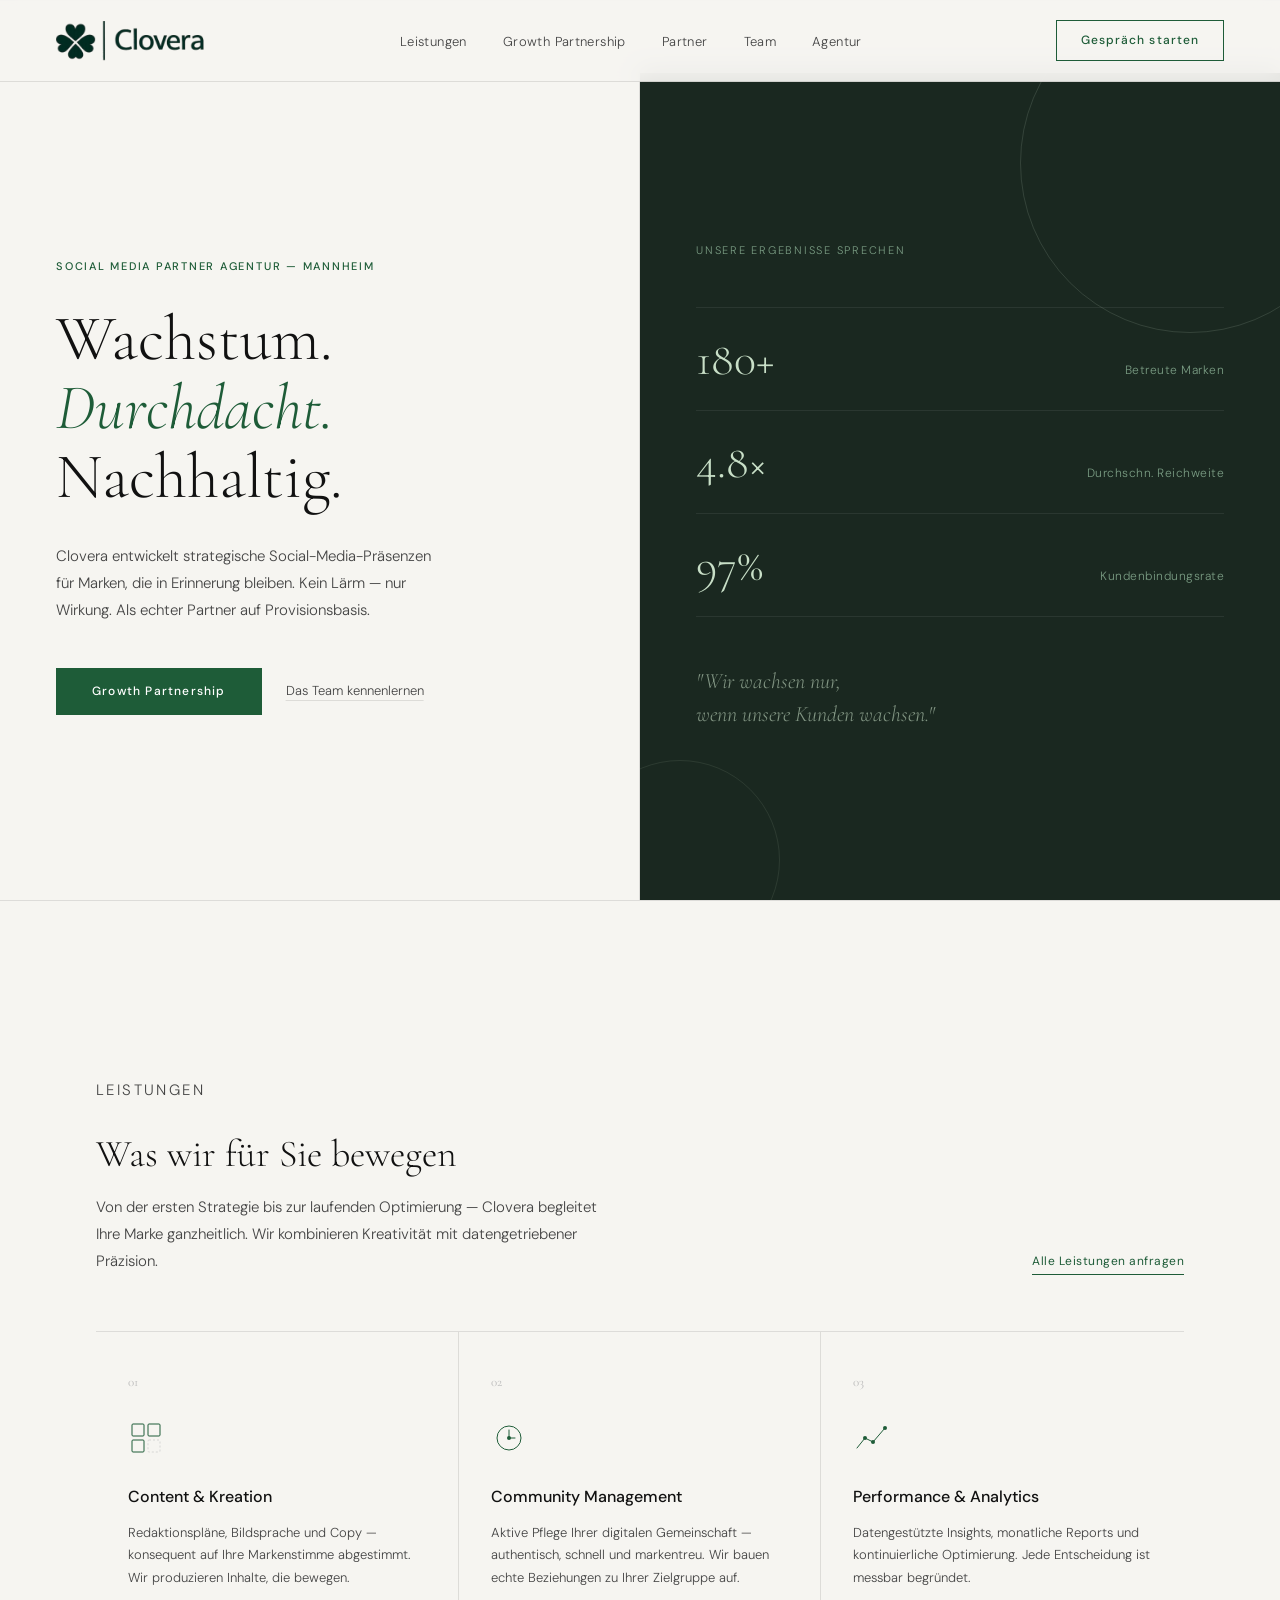
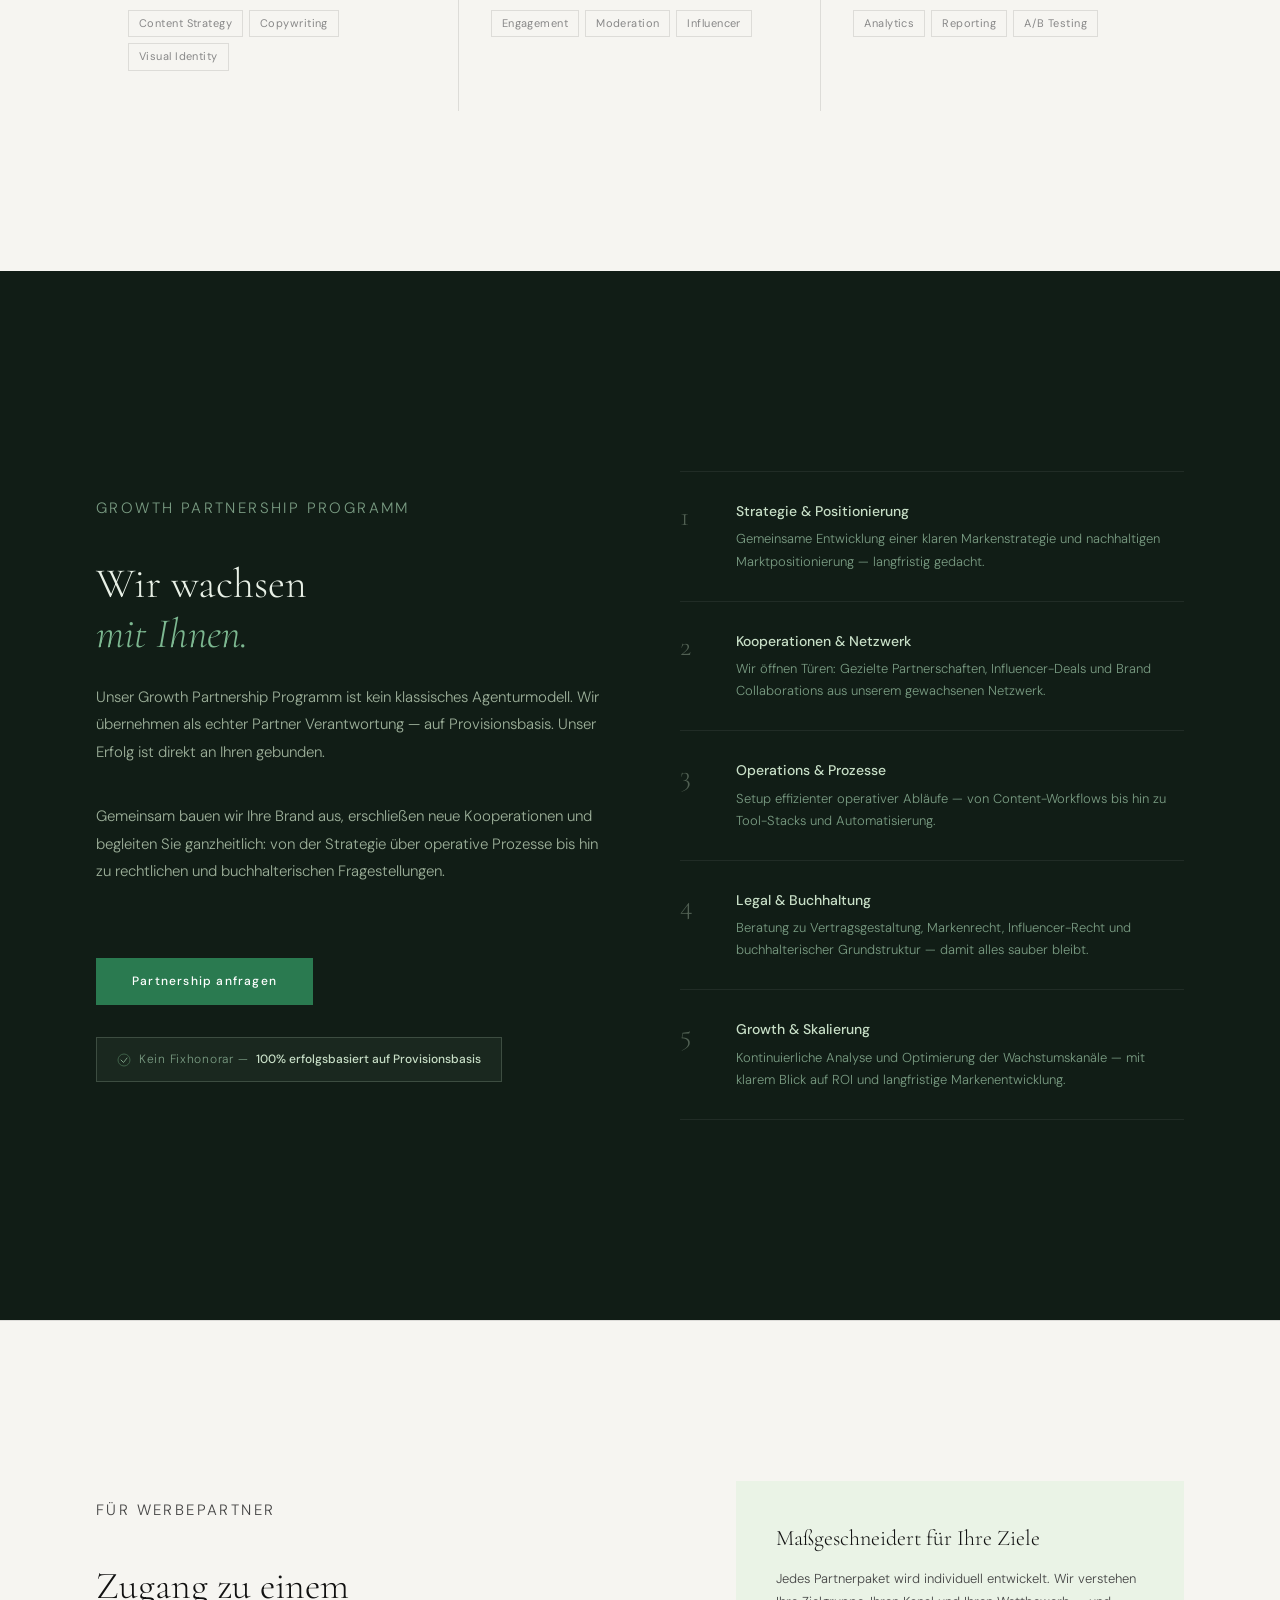
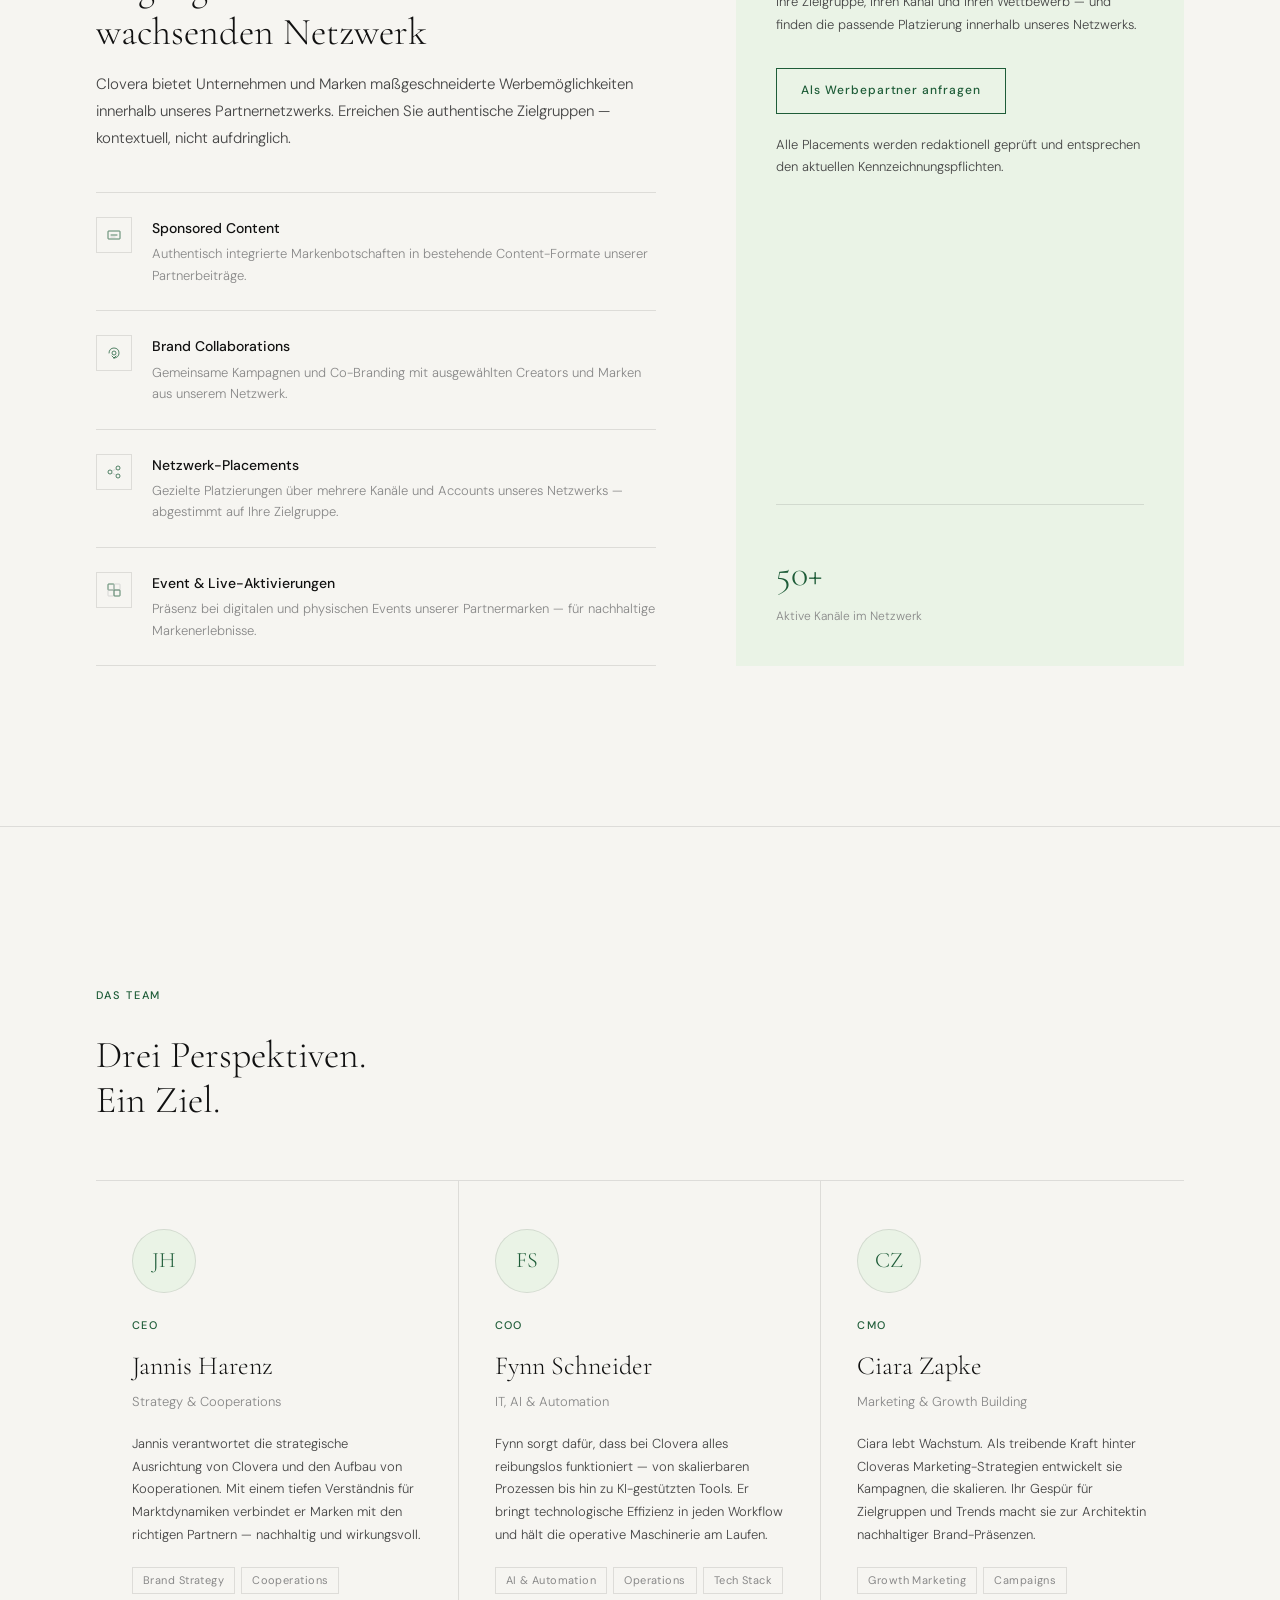
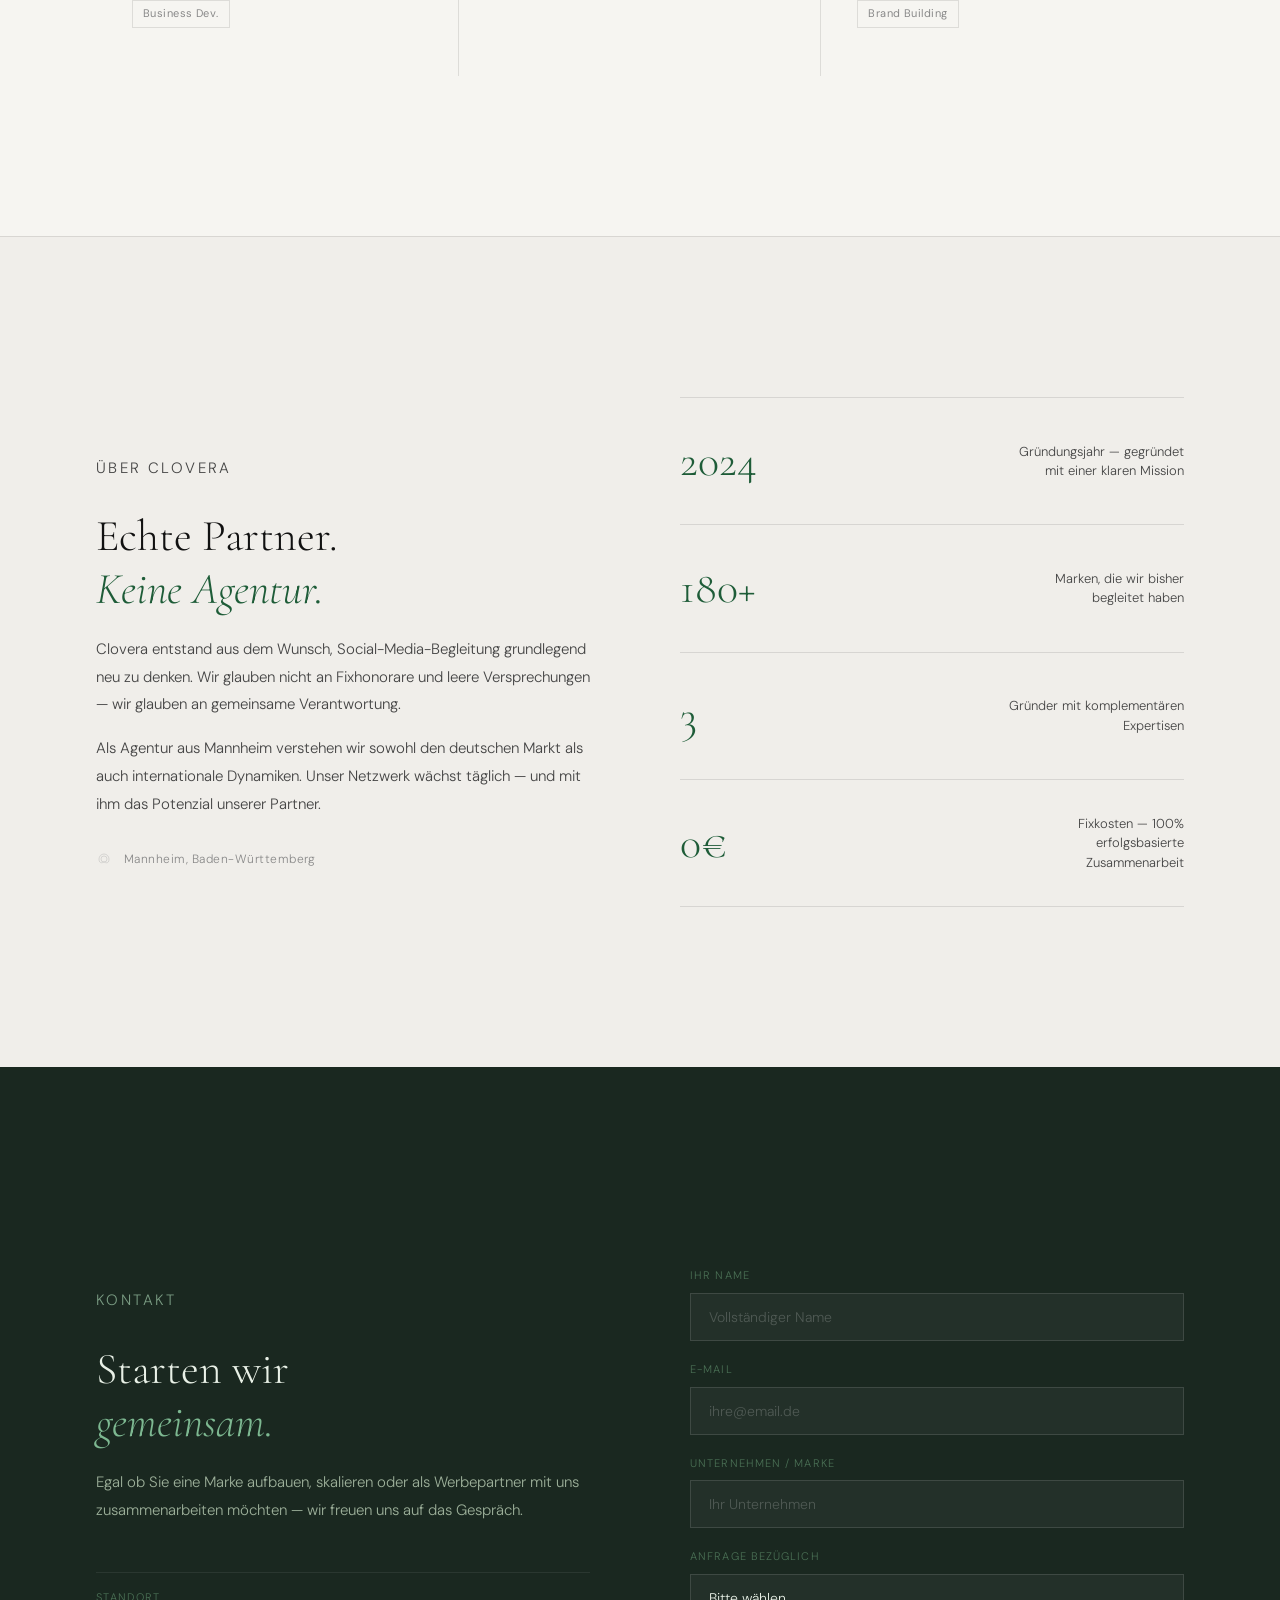
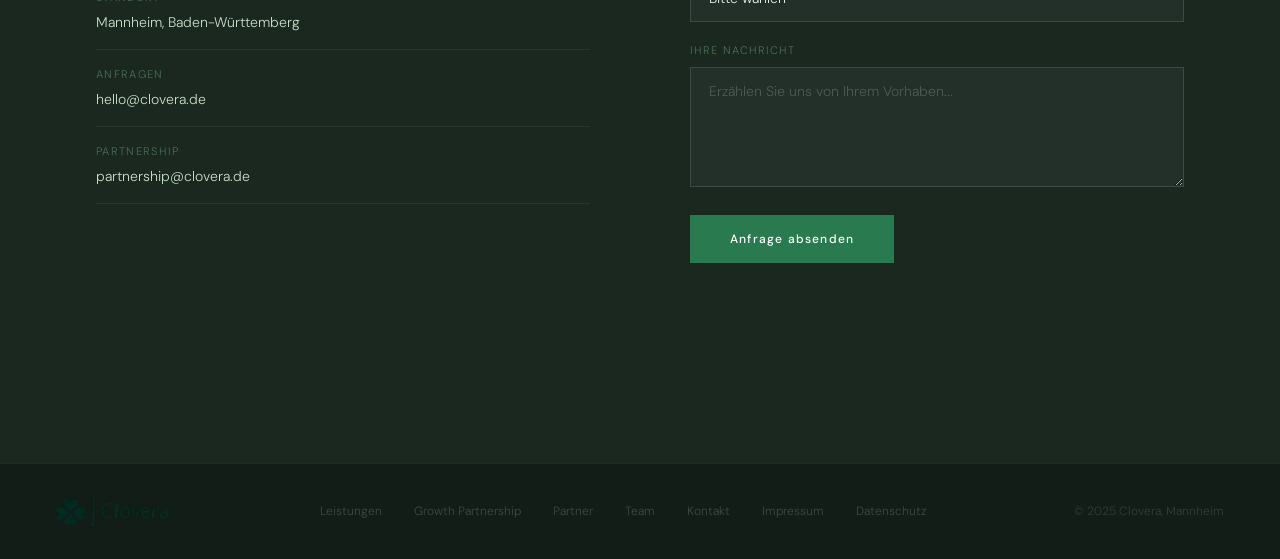
==== Website/index.html @ 8f6385db "Change name to index.html" ====
<!DOCTYPE html>
<html lang="de">
<head>
<meta charset="UTF-8">
<meta name="viewport" content="width=device-width, initial-scale=1.0">
<title>Clovera — Social Media Partner Agentur</title>
<link rel="preconnect" href="https://fonts.googleapis.com">
<link href="https://fonts.googleapis.com/css2?family=Cormorant+Garamond:ital,wght@0,300;0,400;0,500;1,300;1,400&family=DM+Sans:wght@300;400;500&display=swap" rel="stylesheet">
<style>
  *, *::before, *::after { box-sizing: border-box; margin: 0; padding: 0; }
  .visually-hidden {
    position: absolute;
    width: 1px;
    height: 1px;
    padding: 0;
    margin: -1px;
    overflow: hidden;
    clip: rect(0, 0, 0, 0);
    white-space: nowrap;
    border: 0;
  }

  :root {
    --green-deep: #1a4f30;
    --green-mid: #1e5c38;
    --green-accent: #2a7a50;
    --green-light: #c8dfc7;
    --green-pale: #eaf3e6;
    --bg: #f6f5f1;
    --bg-dark: #1a2820;
    --bg-darker: #111d16;
    --text: #111;
    --text-mid: #444;
    --text-muted: #888;
    --border: rgba(0,0,0,0.1);
    --border-light: rgba(0,0,0,0.07);
    --serif: 'Cormorant Garamond', Georgia, serif;
    --sans: 'DM Sans', sans-serif;
  }

  html { scroll-behavior: smooth; }

  body {
    font-family: var(--sans);
    background: var(--bg);
    color: var(--text);
    overflow-x: hidden;
    line-height: 1.6;
  }

  /* ── NAV ── */
  nav {
    position: fixed; top: 0; left: 0; right: 0; z-index: 100;
    display: flex; align-items: center; justify-content: space-between;
    padding: 20px 56px;
    background: rgba(246,245,241,0.92);
    backdrop-filter: blur(12px);
    border-bottom: 0.5px solid var(--border);
    transition: padding 0.3s;
  }
  .nav-logo { display: flex; align-items: center; text-decoration: none; }
  .brand-logo {
    display: block;
    position: relative;
    overflow: hidden;
    flex-shrink: 0;
  }
  .brand-logo img {
    position: absolute;
    height: auto;
    max-width: none;
    display: block;
  }
  .nav-logo .brand-logo { width: 150px; height: 40px; }
  .nav-logo .brand-logo img { width: 250px; left: -45px; top: -56px; }
  .nav-logo-text { font-family: var(--serif); font-size: 21px; font-weight: 400; letter-spacing: 0.08em; color: var(--text); }
  .nav-links { display: flex; gap: 36px; list-style: none; }
  .nav-links a { font-size: 13px; font-weight: 300; color: var(--text-mid); text-decoration: none; letter-spacing: 0.03em; transition: color 0.2s; }
  .nav-links a:hover { color: var(--green-mid); }
  .nav-cta { font-size: 12px; font-weight: 500; letter-spacing: 0.09em; padding: 10px 24px; border: 1px solid var(--green-mid); color: var(--green-mid); background: transparent; cursor: pointer; font-family: var(--sans); transition: all 0.2s; text-decoration: none; }
  .nav-cta:hover { background: var(--green-mid); color: #fff; }
  .nav-burger { display: none; flex-direction: column; gap: 5px; cursor: pointer; }
  .nav-burger span { width: 24px; height: 1px; background: var(--text); display: block; transition: 0.3s; }

  /* ── HERO ── */
  #hero {
    min-height: 100vh;
    display: grid;
    grid-template-columns: 1fr 1fr;
    padding-top: 72px;
  }
  .hero-left {
    display: flex; flex-direction: column; justify-content: center;
    padding: 80px 56px;
    border-right: 0.5px solid var(--border);
  }
  .section-tag {
    font-size: 11px; letter-spacing: 0.16em; text-transform: uppercase;
    color: var(--green-mid); font-weight: 500; margin-bottom: 28px;
  }
  .hero-h1 {
    font-family: var(--serif);
    font-size: 64px; font-weight: 300; line-height: 1.08;
    color: var(--text); margin-bottom: 32px;
  }
  .hero-h1 em { font-style: italic; color: var(--green-mid); }
  .hero-p {
    font-size: 15px; font-weight: 300; line-height: 1.8;
    color: var(--text-mid); max-width: 380px; margin-bottom: 44px;
  }
  .btn-row { display: flex; align-items: center; gap: 24px; }
  .btn-primary {
    font-size: 12px; font-weight: 500; letter-spacing: 0.1em;
    padding: 14px 36px; background: var(--green-mid); color: #fff;
    border: none; cursor: pointer; font-family: var(--sans);
    text-decoration: none; display: inline-block; transition: background 0.2s;
  }
  .btn-primary:hover { background: var(--green-deep); }
  .btn-ghost {
    font-size: 13px; font-weight: 300; color: var(--text-mid);
    text-decoration: underline; text-underline-offset: 5px;
    text-decoration-color: var(--border); background: none; border: none;
    cursor: pointer; font-family: var(--sans); transition: color 0.2s;
  }
  .btn-ghost:hover { color: var(--green-mid); }
  .hero-right {
    background: var(--bg-dark);
    display: flex; flex-direction: column; justify-content: center;
    padding: 80px 56px; position: relative; overflow: hidden;
  }
  .hero-right::before {
    content: ''; position: absolute;
    width: 340px; height: 340px; border-radius: 50%;
    border: 0.5px solid rgba(200,223,199,0.15);
    top: -80px; right: -80px;
  }
  .hero-right::after {
    content: ''; position: absolute;
    width: 200px; height: 200px; border-radius: 50%;
    border: 0.5px solid rgba(200,223,199,0.1);
    bottom: -60px; left: -60px;
  }
  .hero-kicker { font-size: 11px; letter-spacing: 0.16em; text-transform: uppercase; color: #7a9c83; font-weight: 300; margin-bottom: 48px; }
  .hero-stats { display: flex; flex-direction: column; gap: 0; }
  .hero-stat {
    padding: 28px 0;
    border-bottom: 0.5px solid rgba(255,255,255,0.07);
    display: flex; justify-content: space-between; align-items: baseline;
  }
  .hero-stat:first-child { border-top: 0.5px solid rgba(255,255,255,0.07); }
  .stat-num { font-family: var(--serif); font-size: 46px; font-weight: 300; color: var(--green-light); line-height: 1; }
  .stat-label { font-size: 12px; color: #7a9c83; font-weight: 300; letter-spacing: 0.04em; }
  .hero-tagline {
    margin-top: 48px;
    font-family: var(--serif); font-size: 22px; font-weight: 300;
    font-style: italic; color: rgba(200,223,199,0.6); line-height: 1.5;
  }

  /* ── SECTIONS ── */
  section { border-top: 0.5px solid var(--border); }
  .container { max-width: 1200px; margin: 0 auto; padding: 0 56px; }
  .section-header { display: flex; justify-content: space-between; align-items: flex-end; margin-bottom: 56px; }
  .section-h2 { font-family: var(--serif); font-size: 38px; font-weight: 300; color: var(--text); line-height: 1.2; }
  .section-link { font-size: 12px; color: var(--green-mid); text-decoration: none; letter-spacing: 0.04em; border-bottom: 0.5px solid var(--green-mid); padding-bottom: 2px; }

  /* ── LEISTUNGEN ── */
  #leistungen { padding: 80px 0; }
  .services-intro { max-width: 520px; }
  .services-intro p { font-size: 15px; font-weight: 300; color: var(--text-mid); line-height: 1.8; margin-top: 16px; }
  .services-grid { display: grid; grid-template-columns: repeat(3,1fr); border-top: 0.5px solid var(--border); }
  .service-card {
    padding: 40px 32px;
    border-right: 0.5px solid var(--border);
    transition: background 0.3s;
  }
  .service-card:last-child { border-right: none; }
  .service-card:hover { background: var(--green-pale); }
  .service-num { font-family: var(--serif); font-size: 13px; color: #bbb; margin-bottom: 28px; }
  .service-icon { margin-bottom: 20px; }
  .service-title { font-size: 16px; font-weight: 500; color: var(--text); margin-bottom: 12px; }
  .service-desc { font-size: 13px; font-weight: 300; color: var(--text-mid); line-height: 1.75; }
  .service-tags { display: flex; flex-wrap: wrap; gap: 6px; margin-top: 20px; }
  .tag { font-size: 11px; padding: 4px 10px; border: 0.5px solid var(--border); color: var(--text-muted); letter-spacing: 0.04em; }

  /* ── GROWTH PARTNERSHIP ── */
  #partnership {
    background: var(--bg-darker);
    padding: 100px 0;
    border-top: none;
  }
  .partner-grid { display: grid; grid-template-columns: 1fr 1fr; gap: 80px; align-items: start; }
  .partner-left .section-tag { color: #7a9c83; }
  .partner-left .section-h2 { color: #e8f0e6; }
  .partner-left p { font-size: 15px; font-weight: 300; color: #9db09a; line-height: 1.85; margin-top: 24px; margin-bottom: 36px; }
  .partner-left .btn-primary { background: var(--green-accent); }
  .partner-left .btn-primary:hover { background: var(--green-mid); }
  .partner-right { display: flex; flex-direction: column; gap: 0; }
  .partner-item {
    padding: 28px 0;
    border-bottom: 0.5px solid rgba(255,255,255,0.07);
    display: flex; gap: 24px; align-items: flex-start;
  }
  .partner-item:first-child { border-top: 0.5px solid rgba(255,255,255,0.07); }
  .partner-item-num { font-family: var(--serif); font-size: 28px; font-weight: 300; color: rgba(200,223,199,0.35); flex-shrink: 0; width: 32px; line-height: 1; padding-top: 2px; }
  .partner-item-title { font-size: 14px; font-weight: 500; color: #c8dfc7; margin-bottom: 6px; }
  .partner-item-desc { font-size: 13px; font-weight: 300; color: #7a9c83; line-height: 1.7; }
  .provision-badge {
    display: inline-flex; align-items: center; gap: 8px;
    margin-top: 32px; padding: 12px 20px;
    border: 0.5px solid rgba(200,223,199,0.2);
    background: rgba(200,223,199,0.05);
  }
  .provision-badge span { font-size: 12px; color: #7a9c83; font-weight: 300; letter-spacing: 0.06em; }
  .provision-badge strong { font-size: 12px; color: #c8dfc7; font-weight: 500; }

  /* ── PARTNER NETZWERK ── */
  #netzwerk { padding: 80px 0; }
  .netzwerk-grid { display: grid; grid-template-columns: 5fr 4fr; gap: 80px; align-items: start; }
  .netzwerk-left p { font-size: 15px; font-weight: 300; color: var(--text-mid); line-height: 1.8; margin-top: 16px; margin-bottom: 40px; }
  .ad-options { display: flex; flex-direction: column; gap: 0; }
  .ad-option {
    display: flex; gap: 20px; align-items: flex-start;
    padding: 24px 0;
    border-bottom: 0.5px solid var(--border);
  }
  .ad-option:first-child { border-top: 0.5px solid var(--border); }
  .ad-option-icon {
    width: 36px; height: 36px; flex-shrink: 0;
    border: 0.5px solid var(--border);
    display: flex; align-items: center; justify-content: center;
  }
  .ad-option-title { font-size: 14px; font-weight: 500; color: var(--text); margin-bottom: 4px; }
  .ad-option-desc { font-size: 13px; font-weight: 300; color: var(--text-muted); line-height: 1.65; }
  .netzwerk-right {
    background: var(--green-pale);
    padding: 40px;
    align-self: stretch;
    display: flex; flex-direction: column; justify-content: space-between;
  }
  .netzwerk-right h3 { font-family: var(--serif); font-size: 22px; font-weight: 300; color: var(--text); margin-bottom: 12px; }
  .netzwerk-right p { font-size: 13px; font-weight: 300; color: var(--text-mid); line-height: 1.75; margin-bottom: 32px; }
  .netzwerk-cta { font-size: 12px; font-weight: 500; letter-spacing: 0.08em; padding: 12px 24px; border: 1px solid var(--green-mid); color: var(--green-mid); background: transparent; cursor: pointer; font-family: var(--sans); transition: all 0.2s; text-decoration: none; display: inline-block; }
  .netzwerk-cta:hover { background: var(--green-mid); color: #fff; }
  .netzwerk-note { font-size: 11px; color: #aaa; margin-top: 20px; font-weight: 300; }

  /* ── TEAM ── */
  #team { padding: 80px 0; }
  .team-grid { display: grid; grid-template-columns: repeat(3,1fr); gap: 0; border-top: 0.5px solid var(--border); }
  .team-card {
    padding: 48px 36px;
    border-right: 0.5px solid var(--border);
    transition: background 0.3s;
  }
  .team-card:last-child { border-right: none; }
  .team-card:hover { background: var(--green-pale); }
  .team-avatar {
    width: 64px; height: 64px; border-radius: 50%;
    display: flex; align-items: center; justify-content: center;
    font-family: var(--serif); font-size: 22px; font-weight: 300;
    margin-bottom: 24px; border: 0.5px solid var(--border);
    color: var(--green-mid); background: var(--green-pale);
  }
  .team-role-tag { font-size: 11px; letter-spacing: 0.12em; text-transform: uppercase; color: var(--green-mid); font-weight: 500; margin-bottom: 10px; }
  .team-name { font-family: var(--serif); font-size: 26px; font-weight: 300; color: var(--text); margin-bottom: 6px; }
  .team-title { font-size: 13px; color: var(--text-muted); font-weight: 300; margin-bottom: 20px; }
  .team-desc { font-size: 13px; font-weight: 300; color: var(--text-mid); line-height: 1.75; }
  .team-focus { display: flex; flex-wrap: wrap; gap: 6px; margin-top: 20px; }

  /* ── ÜBER UNS ── */
  #about { padding: 80px 0; background: #f0eeea; border-top: 0.5px solid var(--border); }
  .about-grid { display: grid; grid-template-columns: 1fr 1fr; gap: 80px; align-items: center; }
  .about-left .section-h2 { font-size: 44px; }
  .about-left p { font-size: 15px; font-weight: 300; color: var(--text-mid); line-height: 1.85; margin-top: 20px; }
  .about-right { display: flex; flex-direction: column; gap: 0; }
  .about-stat { padding: 28px 0; border-bottom: 0.5px solid var(--border); display: flex; justify-content: space-between; align-items: center; }
  .about-stat:first-child { border-top: 0.5px solid var(--border); }
  .about-stat-num { font-family: var(--serif); font-size: 44px; font-weight: 300; color: var(--green-mid); }
  .about-stat-label { font-size: 13px; font-weight: 300; color: var(--text-mid); max-width: 180px; text-align: right; line-height: 1.5; }
  .mannheim-badge { margin-top: 36px; display: flex; align-items: center; gap: 12px; }
  .mannheim-badge svg { opacity: 0.5; }
  .mannheim-badge span { font-size: 12px; color: var(--text-muted); font-weight: 300; letter-spacing: 0.04em; }

  /* ── KONTAKT ── */
  #kontakt { padding: 100px 0; background: var(--bg-dark); border-top: none; }
  .kontakt-grid { display: grid; grid-template-columns: 1fr 1fr; gap: 100px; align-items: start; }
  .kontakt-left .section-tag { color: #7a9c83; }
  .kontakt-left .section-h2 { color: #e8f0e6; font-size: 44px; }
  .kontakt-left p { font-size: 15px; font-weight: 300; color: #9db09a; line-height: 1.85; margin-top: 20px; }
  .kontakt-info { margin-top: 48px; display: flex; flex-direction: column; gap: 0; }
  .kontakt-item { padding: 16px 0; border-bottom: 0.5px solid rgba(255,255,255,0.07); }
  .kontakt-item:first-child { border-top: 0.5px solid rgba(255,255,255,0.07); }
  .kontakt-item-label { font-size: 11px; letter-spacing: 0.12em; text-transform: uppercase; color: #4a7055; font-weight: 300; margin-bottom: 4px; }
  .kontakt-item-val { font-size: 14px; color: #c8dfc7; font-weight: 300; }
  .kontakt-form { display: flex; flex-direction: column; gap: 20px; }
  .form-group { display: flex; flex-direction: column; gap: 8px; }
  .form-group label { font-size: 11px; letter-spacing: 0.1em; text-transform: uppercase; color: #4a7055; font-weight: 300; }
  .form-group input, .form-group select, .form-group textarea {
    background: rgba(255,255,255,0.04);
    border: 0.5px solid rgba(255,255,255,0.12);
    color: #e8f0e6;
    font-family: var(--sans);
    font-size: 14px; font-weight: 300;
    padding: 14px 18px;
    outline: none;
    transition: border-color 0.2s;
    width: 100%;
  }
  .form-group input::placeholder, .form-group textarea::placeholder { color: rgba(255,255,255,0.2); }
  .form-group input:focus, .form-group select:focus, .form-group textarea:focus { border-color: rgba(200,223,199,0.4); }
  .form-group select { appearance: none; cursor: pointer; }
  .form-group select option { background: #1a2820; }
  .form-group textarea { resize: vertical; min-height: 120px; }
  .form-submit {
    font-size: 12px; font-weight: 500; letter-spacing: 0.1em;
    padding: 16px 40px; background: var(--green-accent); color: #fff;
    border: none; cursor: pointer; font-family: var(--sans);
    transition: background 0.2s; align-self: flex-start; margin-top: 8px;
  }
  .form-submit:hover { background: var(--green-mid); }

  /* ── FOOTER ── */
  footer {
    background: var(--bg-darker);
    border-top: 0.5px solid rgba(255,255,255,0.06);
    padding: 32px 56px;
    display: flex; justify-content: space-between; align-items: center;
  }
  .footer-logo { display: flex; align-items: center; }
  .footer-logo .brand-logo { width: 116px; height: 31px; }
  .footer-logo .brand-logo img { width: 192px; left: -35px; top: -43px; }
  .footer-logo-text { font-family: var(--serif); font-size: 17px; font-weight: 400; letter-spacing: 0.08em; color: #7a9c83; }
  .footer-links { display: flex; gap: 32px; }
  .footer-links a { font-size: 12px; color: rgba(255,255,255,0.2); text-decoration: none; font-weight: 300; transition: color 0.2s; }
  .footer-links a:hover { color: #7a9c83; }
  .footer-copy { font-size: 12px; color: rgba(255,255,255,0.15); font-weight: 300; }

  /* ── ANIMATIONS ── */
  @keyframes fadeUp {
    from { opacity: 0; transform: translateY(24px); }
    to { opacity: 1; transform: translateY(0); }
  }
  .fade-up { opacity: 0; animation: fadeUp 0.7s ease forwards; }
  .delay-1 { animation-delay: 0.1s; }
  .delay-2 { animation-delay: 0.25s; }
  .delay-3 { animation-delay: 0.4s; }
  .delay-4 { animation-delay: 0.55s; }

  /* ── MOBILE ── */
  @media (max-width: 900px) {
    nav { padding: 18px 24px; }
    .nav-logo .brand-logo { width: 135px; height: 36px; }
    .nav-logo .brand-logo img { width: 225px; left: -41px; top: -50px; }
    .nav-links, .nav-cta { display: none; }
    .nav-burger { display: flex; }
    #hero { grid-template-columns: 1fr; }
    .hero-left { padding: 60px 24px 48px; border-right: none; border-bottom: 0.5px solid var(--border); }
    .hero-h1 { font-size: 44px; }
    .hero-right { padding: 48px 24px; }
    .container { padding: 0 24px; }
    .services-grid { grid-template-columns: 1fr; }
    .service-card { border-right: none; border-bottom: 0.5px solid var(--border); }
    .partner-grid, .netzwerk-grid, .about-grid, .kontakt-grid, .team-grid { grid-template-columns: 1fr; gap: 48px; }
    .team-card { border-right: none; border-bottom: 0.5px solid var(--border); }
    footer { flex-direction: column; gap: 20px; text-align: center; padding: 28px 24px; }
    .footer-links { flex-wrap: wrap; justify-content: center; gap: 16px; }
  }

  /* Mobile menu */
  .mobile-menu {
    display: none; position: fixed; top: 64px; left: 0; right: 0; bottom: 0;
    background: rgba(246,245,241,0.97); z-index: 99;
    flex-direction: column; align-items: center; justify-content: center; gap: 32px;
  }
  .mobile-menu.open { display: flex; }
  .mobile-menu a { font-family: var(--serif); font-size: 28px; font-weight: 300; color: var(--text); text-decoration: none; }
</style>
</head>
<body>

<!-- NAV -->
<nav id="navbar">
  <a href="#" class="nav-logo">
    <span class="brand-logo" aria-hidden="true">
      <img src="../ressources/Clovera_Logo.png" alt="">
    </span>
    <span class="nav-logo-text visually-hidden">Clovera</span>
  </a>
  <ul class="nav-links">
    <li><a href="#leistungen">Leistungen</a></li>
    <li><a href="#partnership">Growth Partnership</a></li>
    <li><a href="#netzwerk">Partner</a></li>
    <li><a href="#team">Team</a></li>
    <li><a href="#about">Agentur</a></li>
  </ul>
  <a href="#kontakt" class="nav-cta">Gespräch starten</a>
  <div class="nav-burger" onclick="toggleMenu()">
    <span></span><span></span><span></span>
  </div>
</nav>

<div class="mobile-menu" id="mobileMenu">
  <a href="#leistungen" onclick="toggleMenu()">Leistungen</a>
  <a href="#partnership" onclick="toggleMenu()">Growth Partnership</a>
  <a href="#netzwerk" onclick="toggleMenu()">Partner</a>
  <a href="#team" onclick="toggleMenu()">Team</a>
  <a href="#kontakt" onclick="toggleMenu()">Kontakt</a>
</div>

<!-- HERO -->
<section id="hero">
  <div class="hero-left">
    <p class="section-tag fade-up">Social Media Partner Agentur — Mannheim</p>
    <h1 class="hero-h1 fade-up delay-1">Wachstum.<br><em>Durchdacht.</em><br>Nachhaltig.</h1>
    <p class="hero-p fade-up delay-2">Clovera entwickelt strategische Social-Media-Präsenzen für Marken, die in Erinnerung bleiben. Kein Lärm — nur Wirkung. Als echter Partner auf Provisionsbasis.</p>
    <div class="btn-row fade-up delay-3">
      <a href="#partnership" class="btn-primary">Growth Partnership</a>
      <a href="#team" class="btn-ghost">Das Team kennenlernen</a>
    </div>
  </div>
  <div class="hero-right">
    <p class="hero-kicker">Unsere Ergebnisse sprechen</p>
    <div class="hero-stats">
      <div class="hero-stat">
        <div class="stat-num">180+</div>
        <div class="stat-label">Betreute Marken</div>
      </div>
      <div class="hero-stat">
        <div class="stat-num">4.8×</div>
        <div class="stat-label">Durchschn. Reichweite</div>
      </div>
      <div class="hero-stat">
        <div class="stat-num">97%</div>
        <div class="stat-label">Kundenbindungsrate</div>
      </div>
    </div>
    <p class="hero-tagline">"Wir wachsen nur,<br>wenn unsere Kunden wachsen."</p>
  </div>
</section>

<!-- LEISTUNGEN -->
<section id="leistungen">
  <div class="container" style="padding-top:80px;padding-bottom:80px;">
    <div class="section-header">
      <div class="services-intro">
        <p class="section-tag">Leistungen</p>
        <h2 class="section-h2">Was wir für Sie bewegen</h2>
        <p>Von der ersten Strategie bis zur laufenden Optimierung — Clovera begleitet Ihre Marke ganzheitlich. Wir kombinieren Kreativität mit datengetriebener Präzision.</p>
      </div>
      <a href="#kontakt" class="section-link">Alle Leistungen anfragen</a>
    </div>
    <div class="services-grid">
      <div class="service-card">
        <div class="service-num">01</div>
        <div class="service-icon">
          <svg width="36" height="36" viewBox="0 0 36 36" fill="none">
            <rect x="4" y="4" width="12" height="12" rx="1" stroke="#1e5c38" stroke-width="1"/>
            <rect x="20" y="4" width="12" height="12" rx="1" stroke="#1e5c38" stroke-width="1"/>
            <rect x="4" y="20" width="12" height="12" rx="1" stroke="#1e5c38" stroke-width="1"/>
            <rect x="20" y="20" width="12" height="12" rx="1" stroke="#ccc" stroke-width="0.75" stroke-dasharray="2 2"/>
          </svg>
        </div>
        <div class="service-title">Content & Kreation</div>
        <div class="service-desc">Redaktionspläne, Bildsprache und Copy — konsequent auf Ihre Markenstimme abgestimmt. Wir produzieren Inhalte, die bewegen.</div>
        <div class="service-tags">
          <span class="tag">Content Strategy</span>
          <span class="tag">Copywriting</span>
          <span class="tag">Visual Identity</span>
        </div>
      </div>
      <div class="service-card">
        <div class="service-num">02</div>
        <div class="service-icon">
          <svg width="36" height="36" viewBox="0 0 36 36" fill="none">
            <circle cx="18" cy="18" r="12" stroke="#1e5c38" stroke-width="1"/>
            <path d="M18 10 L18 18 L24 18" stroke="#1e5c38" stroke-width="1" stroke-linecap="round"/>
            <circle cx="18" cy="18" r="2" fill="#1e5c38"/>
          </svg>
        </div>
        <div class="service-title">Community Management</div>
        <div class="service-desc">Aktive Pflege Ihrer digitalen Gemeinschaft — authentisch, schnell und markentreu. Wir bauen echte Beziehungen zu Ihrer Zielgruppe auf.</div>
        <div class="service-tags">
          <span class="tag">Engagement</span>
          <span class="tag">Moderation</span>
          <span class="tag">Influencer</span>
        </div>
      </div>
      <div class="service-card">
        <div class="service-num">03</div>
        <div class="service-icon">
          <svg width="36" height="36" viewBox="0 0 36 36" fill="none">
            <polyline points="4,28 12,18 20,22 32,8" stroke="#1e5c38" stroke-width="1" stroke-linecap="round" stroke-linejoin="round"/>
            <circle cx="12" cy="18" r="2" fill="#1e5c38"/>
            <circle cx="20" cy="22" r="2" fill="#1e5c38"/>
            <circle cx="32" cy="8" r="2" fill="#1e5c38"/>
          </svg>
        </div>
        <div class="service-title">Performance & Analytics</div>
        <div class="service-desc">Datengestützte Insights, monatliche Reports und kontinuierliche Optimierung. Jede Entscheidung ist messbar begründet.</div>
        <div class="service-tags">
          <span class="tag">Analytics</span>
          <span class="tag">Reporting</span>
          <span class="tag">A/B Testing</span>
        </div>
      </div>
    </div>
  </div>
</section>

<!-- GROWTH PARTNERSHIP -->
<section id="partnership" style="border-top:none;">
  <div style="background:var(--bg-darker); padding:100px 0;">
    <div class="container">
      <div class="partner-grid">
        <div class="partner-left">
          <p class="section-tag">Growth Partnership Programm</p>
          <h2 class="section-h2" style="color:#e8f0e6; font-size:42px;">Wir wachsen<br><em style="color:#7db891;">mit Ihnen.</em></h2>
          <p>Unser Growth Partnership Programm ist kein klassisches Agenturmodell. Wir übernehmen als echter Partner Verantwortung — auf Provisionsbasis. Unser Erfolg ist direkt an Ihren gebunden.</p>
          <p style="margin-top:0;">Gemeinsam bauen wir Ihre Brand aus, erschließen neue Kooperationen und begleiten Sie ganzheitlich: von der Strategie über operative Prozesse bis hin zu rechtlichen und buchhalterischen Fragestellungen.</p>
          <a href="#kontakt" class="btn-primary" style="margin-top:36px;display:inline-block;">Partnership anfragen</a>
          <div class="provision-badge">
            <svg width="14" height="14" viewBox="0 0 14 14" fill="none">
              <circle cx="7" cy="7" r="6" stroke="#4a7055" stroke-width="0.75"/>
              <path d="M4 7 L6.5 9.5 L10 5" stroke="#7a9c83" stroke-width="1" stroke-linecap="round" stroke-linejoin="round"/>
            </svg>
            <span>Kein Fixhonorar — </span>
            <strong>100% erfolgsbasiert auf Provisionsbasis</strong>
          </div>
        </div>
        <div class="partner-right">
          <div class="partner-item">
            <div class="partner-item-num">1</div>
            <div>
              <div class="partner-item-title">Strategie & Positionierung</div>
              <div class="partner-item-desc">Gemeinsame Entwicklung einer klaren Markenstrategie und nachhaltigen Marktpositionierung — langfristig gedacht.</div>
            </div>
          </div>
          <div class="partner-item">
            <div class="partner-item-num">2</div>
            <div>
              <div class="partner-item-title">Kooperationen & Netzwerk</div>
              <div class="partner-item-desc">Wir öffnen Türen: Gezielte Partnerschaften, Influencer-Deals und Brand Collaborations aus unserem gewachsenen Netzwerk.</div>
            </div>
          </div>
          <div class="partner-item">
            <div class="partner-item-num">3</div>
            <div>
              <div class="partner-item-title">Operations & Prozesse</div>
              <div class="partner-item-desc">Setup effizienter operativer Abläufe — von Content-Workflows bis hin zu Tool-Stacks und Automatisierung.</div>
            </div>
          </div>
          <div class="partner-item">
            <div class="partner-item-num">4</div>
            <div>
              <div class="partner-item-title">Legal & Buchhaltung</div>
              <div class="partner-item-desc">Beratung zu Vertragsgestaltung, Markenrecht, Influencer-Recht und buchhalterischer Grundstruktur — damit alles sauber bleibt.</div>
            </div>
          </div>
          <div class="partner-item">
            <div class="partner-item-num">5</div>
            <div>
              <div class="partner-item-title">Growth & Skalierung</div>
              <div class="partner-item-desc">Kontinuierliche Analyse und Optimierung der Wachstumskanäle — mit klarem Blick auf ROI und langfristige Markenentwicklung.</div>
            </div>
          </div>
        </div>
      </div>
    </div>
  </div>
</section>

<!-- PARTNER NETZWERK -->
<section id="netzwerk">
  <div class="container" style="padding-top:80px;padding-bottom:80px;">
    <div class="netzwerk-grid">
      <div class="netzwerk-left">
        <p class="section-tag">Für Werbepartner</p>
        <h2 class="section-h2">Zugang zu einem<br>wachsenden Netzwerk</h2>
        <p>Clovera bietet Unternehmen und Marken maßgeschneiderte Werbemöglichkeiten innerhalb unseres Partnernetzwerks. Erreichen Sie authentische Zielgruppen — kontextuell, nicht aufdringlich.</p>
        <div class="ad-options">
          <div class="ad-option">
            <div class="ad-option-icon">
              <svg width="16" height="16" viewBox="0 0 16 16" fill="none">
                <rect x="2" y="4" width="12" height="8" rx="0.5" stroke="#1e5c38" stroke-width="0.75"/>
                <path d="M5 8 H11" stroke="#1e5c38" stroke-width="0.75" stroke-linecap="round"/>
                <path d="M5 10 H9" stroke="#ccc" stroke-width="0.75" stroke-linecap="round"/>
              </svg>
            </div>
            <div>
              <div class="ad-option-title">Sponsored Content</div>
              <div class="ad-option-desc">Authentisch integrierte Markenbotschaften in bestehende Content-Formate unserer Partnerbeiträge.</div>
            </div>
          </div>
          <div class="ad-option">
            <div class="ad-option-icon">
              <svg width="16" height="16" viewBox="0 0 16 16" fill="none">
                <path d="M3 8 C3 5 5 3 8 3 C11 3 13 5 13 8 C13 11 11 13 8 13" stroke="#1e5c38" stroke-width="0.75" stroke-linecap="round"/>
                <path d="M8 13 L6 11 M8 13 L10 11" stroke="#1e5c38" stroke-width="0.75" stroke-linecap="round" stroke-linejoin="round"/>
                <circle cx="8" cy="8" r="2" stroke="#1e5c38" stroke-width="0.75"/>
              </svg>
            </div>
            <div>
              <div class="ad-option-title">Brand Collaborations</div>
              <div class="ad-option-desc">Gemeinsame Kampagnen und Co-Branding mit ausgewählten Creators und Marken aus unserem Netzwerk.</div>
            </div>
          </div>
          <div class="ad-option">
            <div class="ad-option-icon">
              <svg width="16" height="16" viewBox="0 0 16 16" fill="none">
                <circle cx="4" cy="8" r="2" stroke="#1e5c38" stroke-width="0.75"/>
                <circle cx="12" cy="4" r="2" stroke="#1e5c38" stroke-width="0.75"/>
                <circle cx="12" cy="12" r="2" stroke="#1e5c38" stroke-width="0.75"/>
                <path d="M6 7 L10 5 M6 9 L10 11" stroke="#ccc" stroke-width="0.75"/>
              </svg>
            </div>
            <div>
              <div class="ad-option-title">Netzwerk-Placements</div>
              <div class="ad-option-desc">Gezielte Platzierungen über mehrere Kanäle und Accounts unseres Netzwerks — abgestimmt auf Ihre Zielgruppe.</div>
            </div>
          </div>
          <div class="ad-option">
            <div class="ad-option-icon">
              <svg width="16" height="16" viewBox="0 0 16 16" fill="none">
                <rect x="2" y="2" width="6" height="6" rx="0.5" stroke="#1e5c38" stroke-width="0.75"/>
                <rect x="8" y="2" width="6" height="6" rx="0.5" stroke="#ccc" stroke-width="0.75"/>
                <rect x="2" y="8" width="6" height="6" rx="0.5" stroke="#ccc" stroke-width="0.75"/>
                <rect x="8" y="8" width="6" height="6" rx="0.5" stroke="#1e5c38" stroke-width="0.75"/>
              </svg>
            </div>
            <div>
              <div class="ad-option-title">Event & Live-Aktivierungen</div>
              <div class="ad-option-desc">Präsenz bei digitalen und physischen Events unserer Partnermarken — für nachhaltige Markenerlebnisse.</div>
            </div>
          </div>
        </div>
      </div>
      <div class="netzwerk-right">
        <div>
          <h3>Maßgeschneidert für Ihre Ziele</h3>
          <p>Jedes Partnerpaket wird individuell entwickelt. Wir verstehen Ihre Zielgruppe, Ihren Kanal und Ihren Wettbewerb — und finden die passende Platzierung innerhalb unseres Netzwerks.</p>
          <a href="#kontakt" class="netzwerk-cta">Als Werbepartner anfragen</a>
          <p class="netzwerk-note">Alle Placements werden redaktionell geprüft und entsprechen den aktuellen Kennzeichnungspflichten.</p>
        </div>
        <div style="margin-top:auto;padding-top:40px;border-top:0.5px solid rgba(0,0,0,0.1);">
          <div style="font-size:36px;font-family:var(--serif);font-weight:300;color:var(--green-mid);">50+</div>
          <div style="font-size:12px;color:var(--text-muted);margin-top:4px;font-weight:300;">Aktive Kanäle im Netzwerk</div>
        </div>
      </div>
    </div>
  </div>
</section>

<!-- TEAM -->
<section id="team">
  <div class="container" style="padding-top:80px;padding-bottom:80px;">
    <div class="section-header">
      <div>
        <p class="section-tag">Das Team</p>
        <h2 class="section-h2">Drei Perspektiven.<br>Ein Ziel.</h2>
      </div>
    </div>
    <div class="team-grid">
      <div class="team-card">
        <div class="team-avatar">JH</div>
        <div class="team-role-tag">CEO</div>
        <div class="team-name">Jannis Harenz</div>
        <div class="team-title">Strategy & Cooperations</div>
        <div class="team-desc">Jannis verantwortet die strategische Ausrichtung von Clovera und den Aufbau von Kooperationen. Mit einem tiefen Verständnis für Marktdynamiken verbindet er Marken mit den richtigen Partnern — nachhaltig und wirkungsvoll.</div>
        <div class="team-focus">
          <span class="tag">Brand Strategy</span>
          <span class="tag">Cooperations</span>
          <span class="tag">Business Dev.</span>
        </div>
      </div>
      <div class="team-card">
        <div class="team-avatar">FS</div>
        <div class="team-role-tag">COO</div>
        <div class="team-name">Fynn Schneider</div>
        <div class="team-title">IT, AI & Automation</div>
        <div class="team-desc">Fynn sorgt dafür, dass bei Clovera alles reibungslos funktioniert — von skalierbaren Prozessen bis hin zu KI-gestützten Tools. Er bringt technologische Effizienz in jeden Workflow und hält die operative Maschinerie am Laufen.</div>
        <div class="team-focus">
          <span class="tag">AI & Automation</span>
          <span class="tag">Operations</span>
          <span class="tag">Tech Stack</span>
        </div>
      </div>
      <div class="team-card">
        <div class="team-avatar">CZ</div>
        <div class="team-role-tag">CMO</div>
        <div class="team-name">Ciara Zapke</div>
        <div class="team-title">Marketing & Growth Building</div>
        <div class="team-desc">Ciara lebt Wachstum. Als treibende Kraft hinter Cloveras Marketing-Strategien entwickelt sie Kampagnen, die skalieren. Ihr Gespür für Zielgruppen und Trends macht sie zur Architektin nachhaltiger Brand-Präsenzen.</div>
        <div class="team-focus">
          <span class="tag">Growth Marketing</span>
          <span class="tag">Campaigns</span>
          <span class="tag">Brand Building</span>
        </div>
      </div>
    </div>
  </div>
</section>

<!-- ÜBER UNS -->
<section id="about">
  <div class="container" style="padding-top:80px;padding-bottom:80px;">
    <div class="about-grid">
      <div class="about-left">
        <p class="section-tag">Über Clovera</p>
        <h2 class="section-h2">Echte Partner.<br><em style="color:var(--green-mid);">Keine Agentur.</em></h2>
        <p>Clovera entstand aus dem Wunsch, Social-Media-Begleitung grundlegend neu zu denken. Wir glauben nicht an Fixhonorare und leere Versprechungen — wir glauben an gemeinsame Verantwortung.</p>
        <p style="margin-top:16px;">Als Agentur aus Mannheim verstehen wir sowohl den deutschen Markt als auch internationale Dynamiken. Unser Netzwerk wächst täglich — und mit ihm das Potenzial unserer Partner.</p>
        <div class="mannheim-badge" style="margin-top:32px;">
          <svg width="16" height="16" viewBox="0 0 16 16" fill="none">
            <circle cx="8" cy="7" r="3" stroke="#aaa" stroke-width="0.75"/>
            <path d="M8 10 C8 10 3 13 3 7 C3 4.24 5.24 2 8 2 C10.76 2 13 4.24 13 7 C13 13 8 10 8 10Z" stroke="#aaa" stroke-width="0.75"/>
          </svg>
          <span>Mannheim, Baden-Württemberg</span>
        </div>
      </div>
      <div class="about-right">
        <div class="about-stat">
          <div class="about-stat-num">2024</div>
          <div class="about-stat-label">Gründungsjahr — gegründet mit einer klaren Mission</div>
        </div>
        <div class="about-stat">
          <div class="about-stat-num">180+</div>
          <div class="about-stat-label">Marken, die wir bisher begleitet haben</div>
        </div>
        <div class="about-stat">
          <div class="about-stat-num">3</div>
          <div class="about-stat-label">Gründer mit komplementären Expertisen</div>
        </div>
        <div class="about-stat">
          <div class="about-stat-num">0€</div>
          <div class="about-stat-label">Fixkosten — 100% erfolgsbasierte Zusammenarbeit</div>
        </div>
      </div>
    </div>
  </div>
</section>

<!-- KONTAKT -->
<section id="kontakt" style="border-top:none;">
  <div style="background:var(--bg-dark); padding:100px 0;">
    <div class="container">
      <div class="kontakt-grid">
        <div class="kontakt-left">
          <p class="section-tag">Kontakt</p>
          <h2 class="section-h2" style="color:#e8f0e6;">Starten wir<br><em style="color:#7db891;">gemeinsam.</em></h2>
          <p>Egal ob Sie eine Marke aufbauen, skalieren oder als Werbepartner mit uns zusammenarbeiten möchten — wir freuen uns auf das Gespräch.</p>
          <div class="kontakt-info">
            <div class="kontakt-item">
              <div class="kontakt-item-label">Standort</div>
              <div class="kontakt-item-val">Mannheim, Baden-Württemberg</div>
            </div>
            <div class="kontakt-item">
              <div class="kontakt-item-label">Anfragen</div>
              <div class="kontakt-item-val">hello@clovera.de</div>
            </div>
            <div class="kontakt-item">
              <div class="kontakt-item-label">Partnership</div>
              <div class="kontakt-item-val">partnership@clovera.de</div>
            </div>
          </div>
        </div>
        <div class="kontakt-form">
          <div class="form-group">
            <label>Ihr Name</label>
            <input type="text" placeholder="Vollständiger Name">
          </div>
          <div class="form-group">
            <label>E-Mail</label>
            <input type="email" placeholder="ihre@email.de">
          </div>
          <div class="form-group">
            <label>Unternehmen / Marke</label>
            <input type="text" placeholder="Ihr Unternehmen">
          </div>
          <div class="form-group">
            <label>Anfrage bezüglich</label>
            <select>
              <option value="" disabled selected>Bitte wählen</option>
              <option>Growth Partnership Programm</option>
              <option>Werbepartnerschaft / Netzwerk</option>
              <option>Content & Kreation</option>
              <option>Community Management</option>
              <option>Allgemeine Anfrage</option>
            </select>
          </div>
          <div class="form-group">
            <label>Ihre Nachricht</label>
            <textarea placeholder="Erzählen Sie uns von Ihrem Vorhaben..."></textarea>
          </div>
          <button class="form-submit">Anfrage absenden</button>
        </div>
      </div>
    </div>
  </div>
</section>

<!-- FOOTER -->
<footer>
  <div class="footer-logo">
    <span class="brand-logo" aria-hidden="true">
      <img src="../ressources/Clovera_Logo.png" alt="">
    </span>
    <span class="footer-logo-text visually-hidden">Clovera</span>
  </div>
  <div class="footer-links">
    <a href="#leistungen">Leistungen</a>
    <a href="#partnership">Growth Partnership</a>
    <a href="#netzwerk">Partner</a>
    <a href="#team">Team</a>
    <a href="#kontakt">Kontakt</a>
    <a href="#">Impressum</a>
    <a href="#">Datenschutz</a>
  </div>
  <span class="footer-copy">© 2025 Clovera, Mannheim</span>
</footer>

<script>
  function toggleMenu() {
    document.getElementById('mobileMenu').classList.toggle('open');
  }

  // Scroll observer for fade-up elements not in hero
  const observer = new IntersectionObserver((entries) => {
    entries.forEach(e => {
      if (e.isIntersecting) {
        e.target.style.opacity = '1';
        e.target.style.transform = 'translateY(0)';
        observer.unobserve(e.target);
      }
    });
  }, { threshold: 0.1 });

  document.querySelectorAll('.team-card, .service-card, .partner-item, .ad-option, .about-stat').forEach((el, i) => {
    el.style.opacity = '0';
    el.style.transform = 'translateY(20px)';
    el.style.transition = `opacity 0.5s ease ${i * 0.07}s, transform 0.5s ease ${i * 0.07}s`;
    observer.observe(el);
  });

  // Nav shadow on scroll
  window.addEventListener('scroll', () => {
    const nav = document.getElementById('navbar');
    nav.style.boxShadow = window.scrollY > 20 ? '0 1px 0 rgba(0,0,0,0.08)' : 'none';
  });

  // Form submit
  document.querySelector('.form-submit').addEventListener('click', function() {
    this.textContent = 'Nachricht gesendet ✓';
    this.style.background = '#1a4f30';
    this.disabled = true;
  });
</script>
</body>
</html>
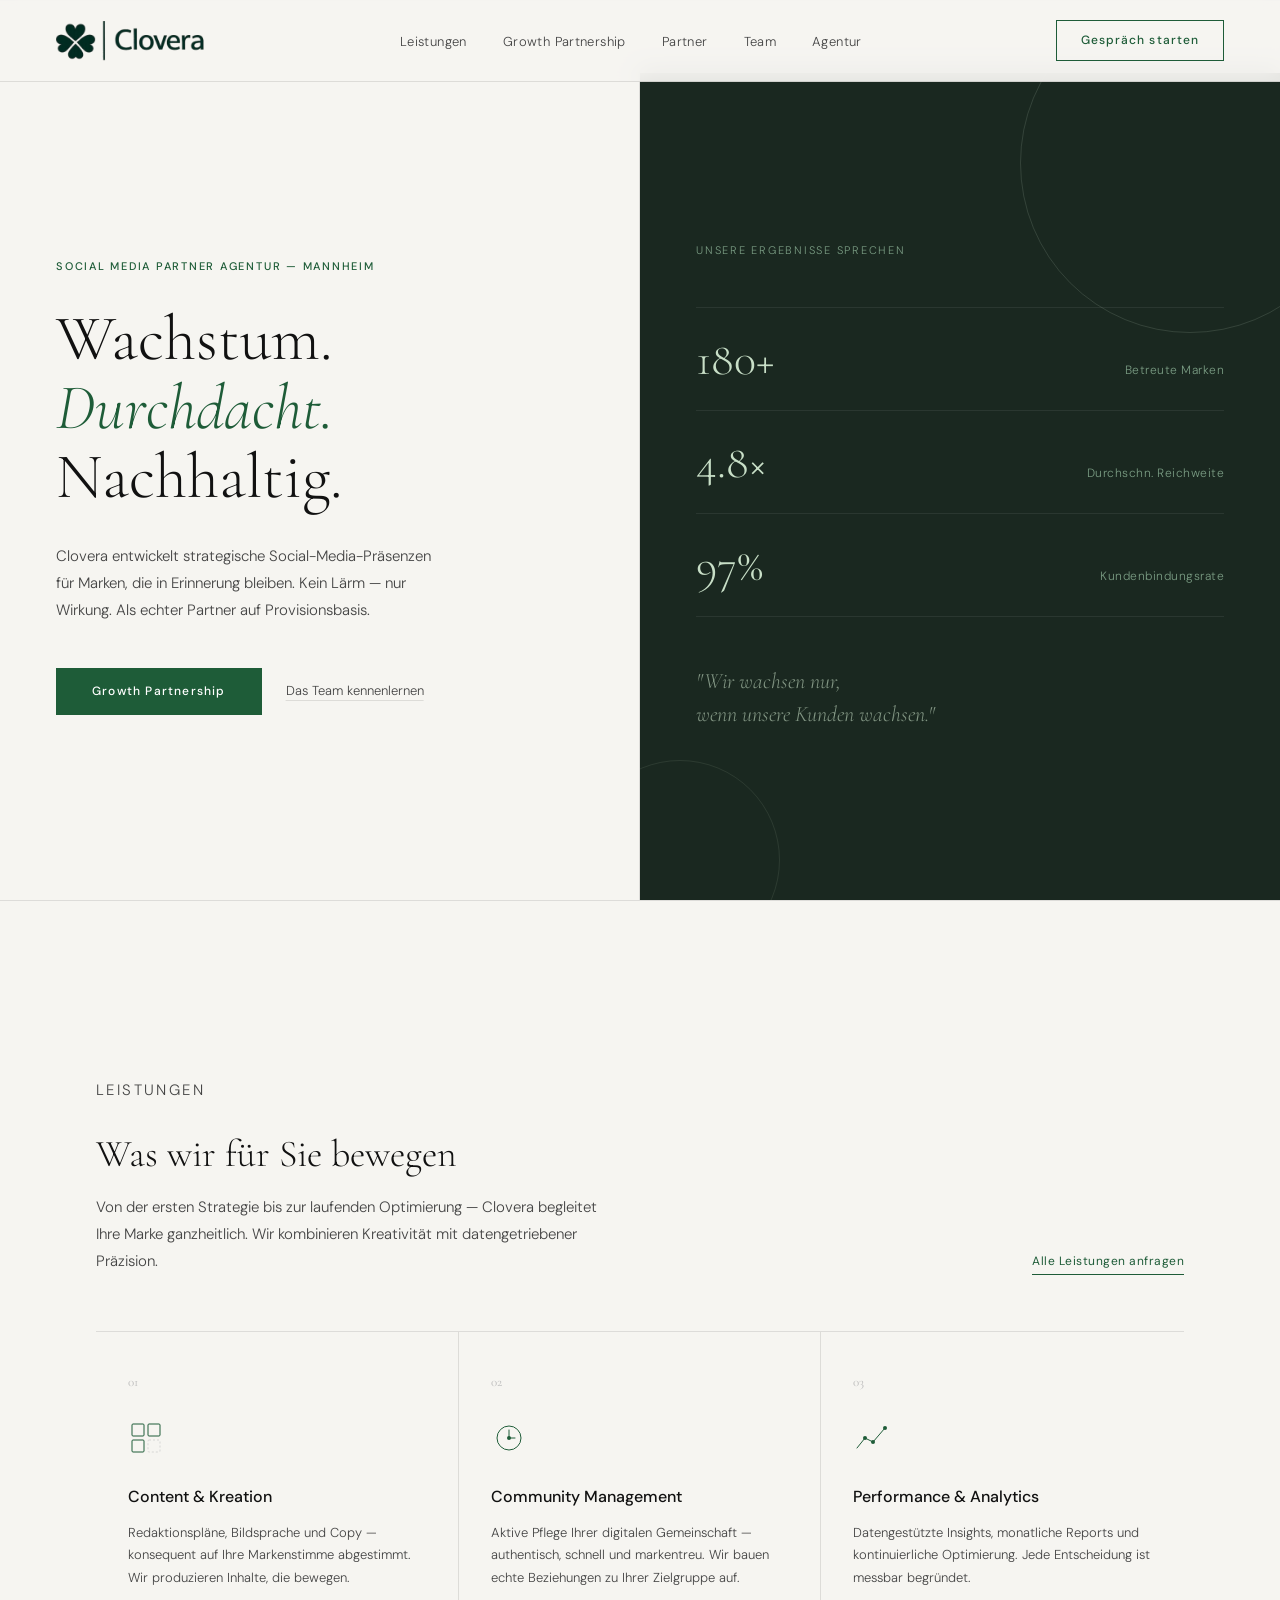
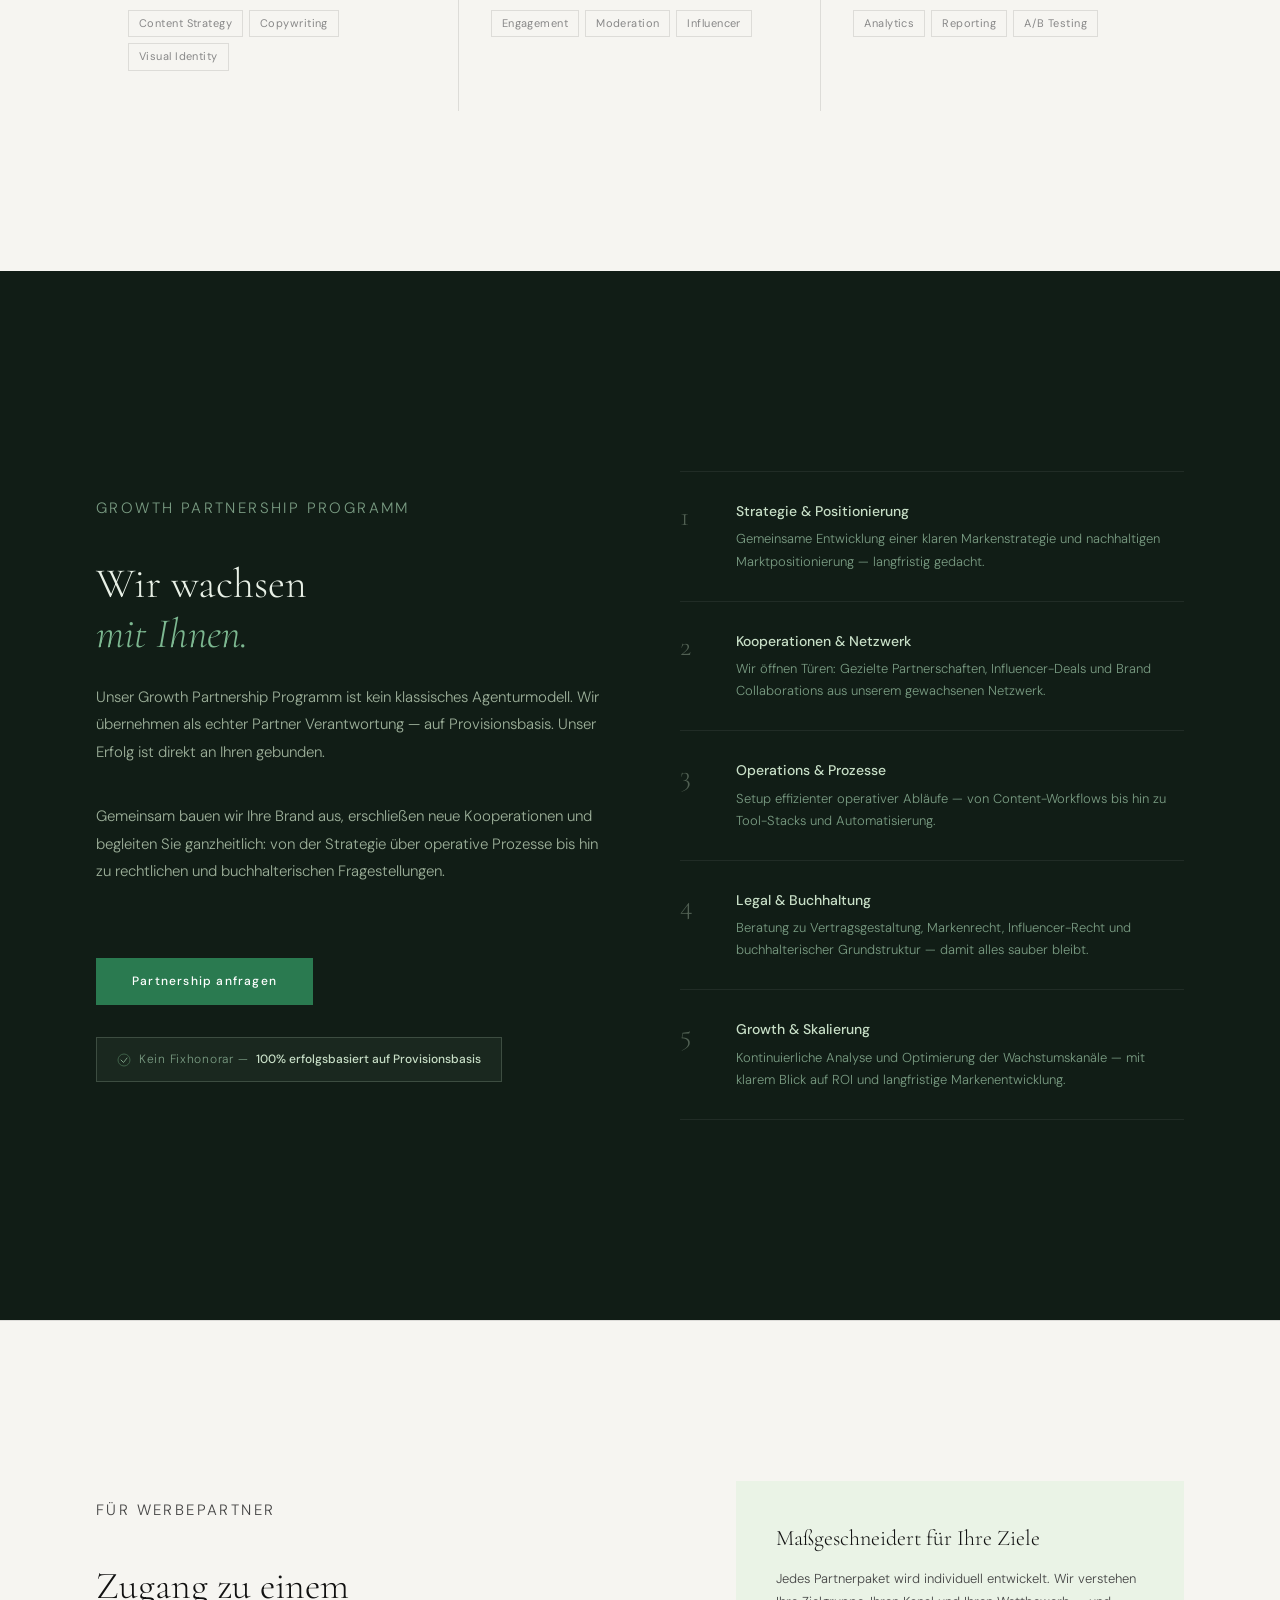
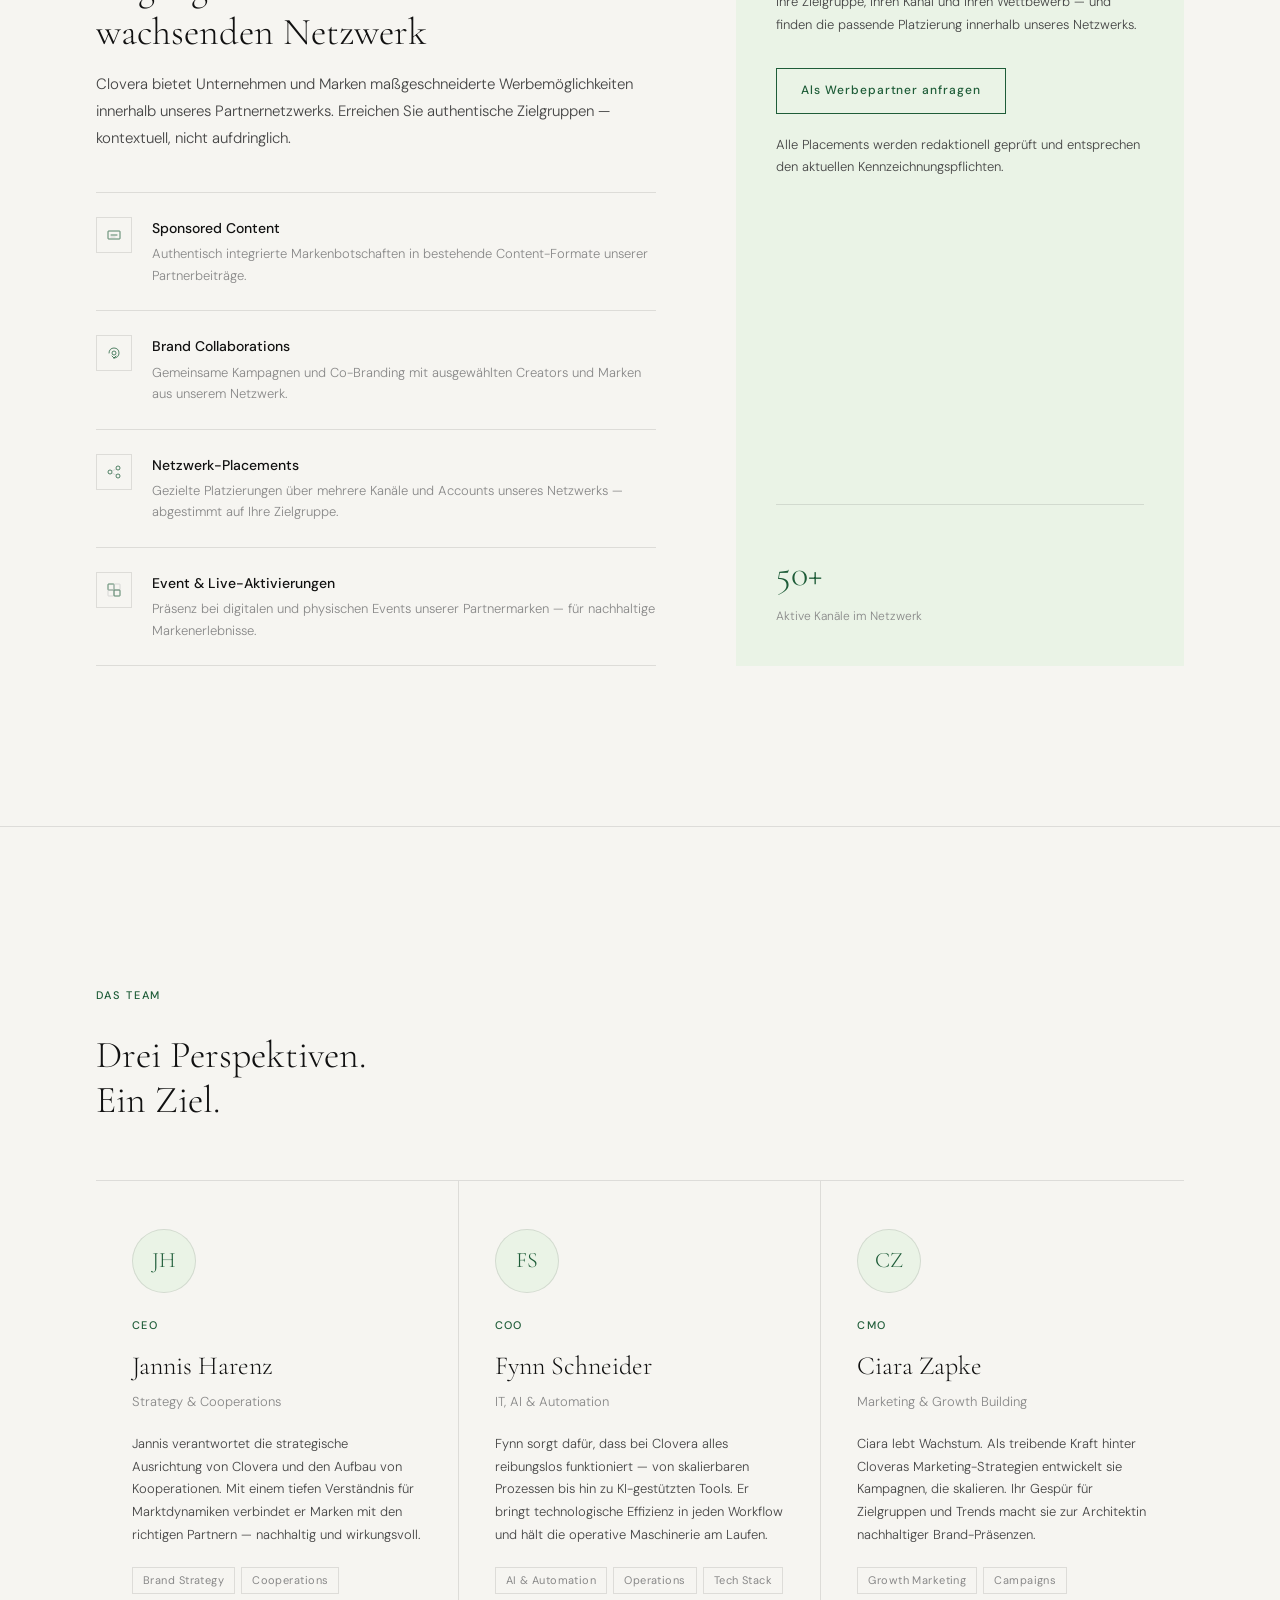
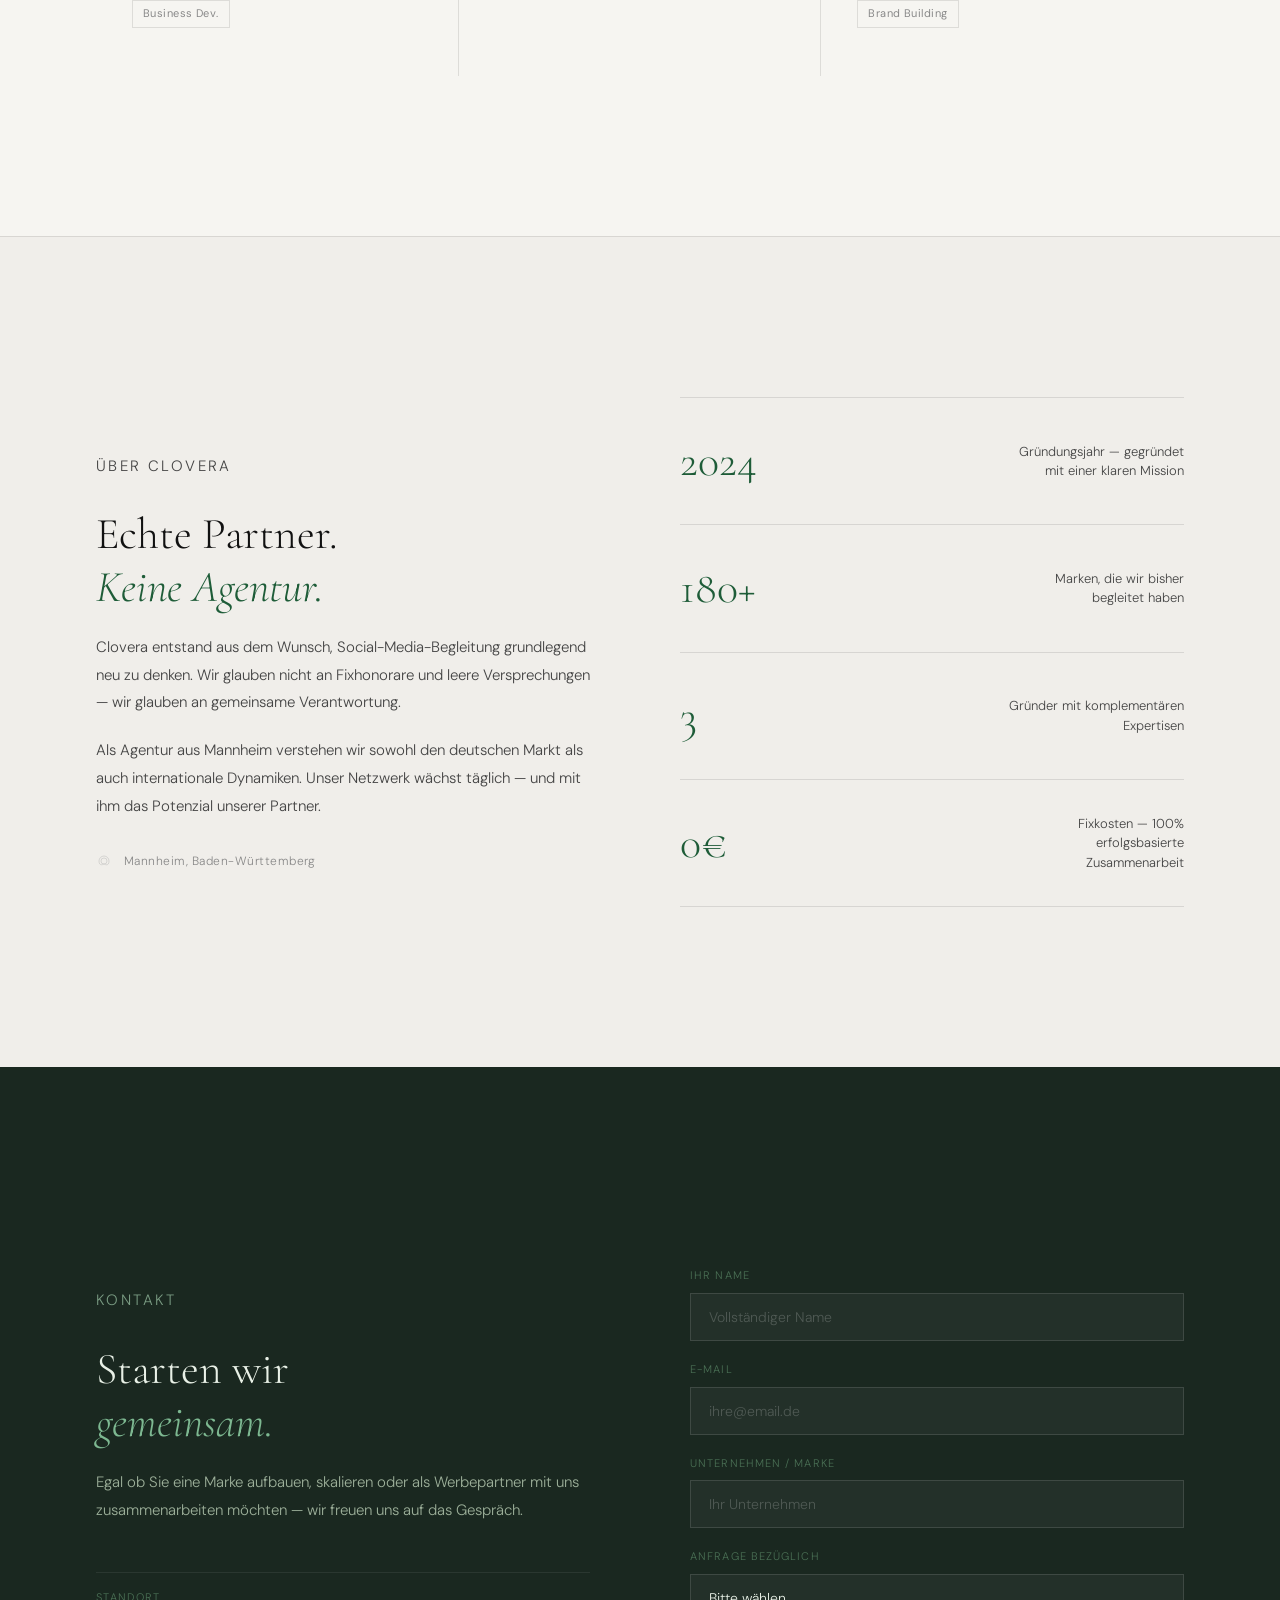
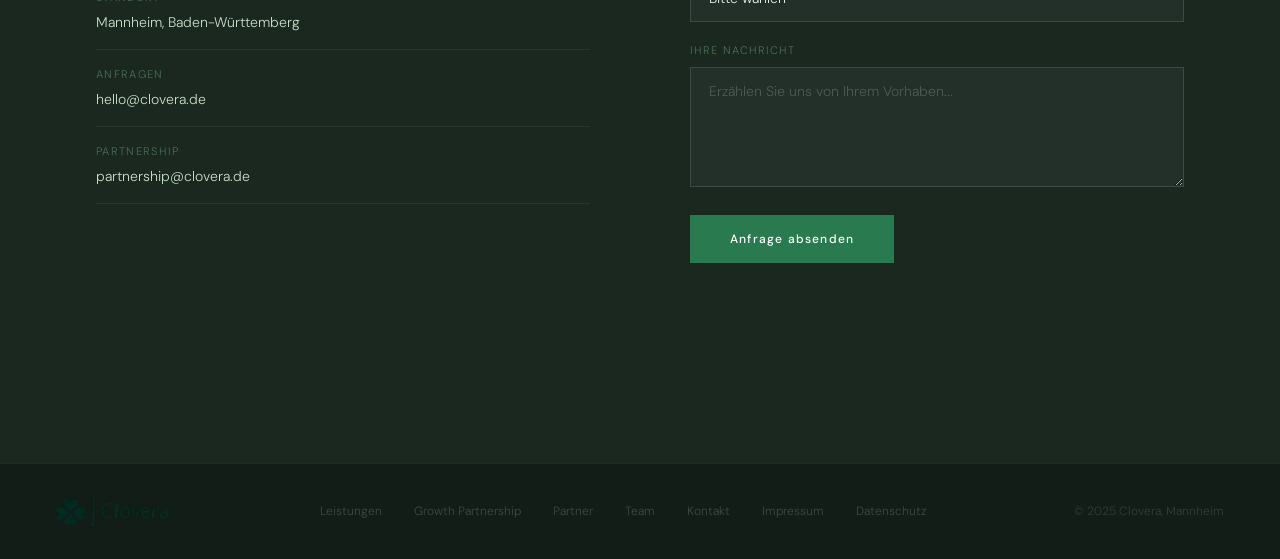
==== commit 5a940c9c: "seperated html for layout and css for style" ====
--- a/Website/index.html
+++ b/Website/index.html
@@ -6,374 +6,7 @@
 <title>Clovera — Social Media Partner Agentur</title>
 <link rel="preconnect" href="https://fonts.googleapis.com">
 <link href="https://fonts.googleapis.com/css2?family=Cormorant+Garamond:ital,wght@0,300;0,400;0,500;1,300;1,400&family=DM+Sans:wght@300;400;500&display=swap" rel="stylesheet">
-<style>
-  *, *::before, *::after { box-sizing: border-box; margin: 0; padding: 0; }
-  .visually-hidden {
-    position: absolute;
-    width: 1px;
-    height: 1px;
-    padding: 0;
-    margin: -1px;
-    overflow: hidden;
-    clip: rect(0, 0, 0, 0);
-    white-space: nowrap;
-    border: 0;
-  }
-
-  :root {
-    --green-deep: #1a4f30;
-    --green-mid: #1e5c38;
-    --green-accent: #2a7a50;
-    --green-light: #c8dfc7;
-    --green-pale: #eaf3e6;
-    --bg: #f6f5f1;
-    --bg-dark: #1a2820;
-    --bg-darker: #111d16;
-    --text: #111;
-    --text-mid: #444;
-    --text-muted: #888;
-    --border: rgba(0,0,0,0.1);
-    --border-light: rgba(0,0,0,0.07);
-    --serif: 'Cormorant Garamond', Georgia, serif;
-    --sans: 'DM Sans', sans-serif;
-  }
-
-  html { scroll-behavior: smooth; }
-
-  body {
-    font-family: var(--sans);
-    background: var(--bg);
-    color: var(--text);
-    overflow-x: hidden;
-    line-height: 1.6;
-  }
-
-  /* ── NAV ── */
-  nav {
-    position: fixed; top: 0; left: 0; right: 0; z-index: 100;
-    display: flex; align-items: center; justify-content: space-between;
-    padding: 20px 56px;
-    background: rgba(246,245,241,0.92);
-    backdrop-filter: blur(12px);
-    border-bottom: 0.5px solid var(--border);
-    transition: padding 0.3s;
-  }
-  .nav-logo { display: flex; align-items: center; text-decoration: none; }
-  .brand-logo {
-    display: block;
-    position: relative;
-    overflow: hidden;
-    flex-shrink: 0;
-  }
-  .brand-logo img {
-    position: absolute;
-    height: auto;
-    max-width: none;
-    display: block;
-  }
-  .nav-logo .brand-logo { width: 150px; height: 40px; }
-  .nav-logo .brand-logo img { width: 250px; left: -45px; top: -56px; }
-  .nav-logo-text { font-family: var(--serif); font-size: 21px; font-weight: 400; letter-spacing: 0.08em; color: var(--text); }
-  .nav-links { display: flex; gap: 36px; list-style: none; }
-  .nav-links a { font-size: 13px; font-weight: 300; color: var(--text-mid); text-decoration: none; letter-spacing: 0.03em; transition: color 0.2s; }
-  .nav-links a:hover { color: var(--green-mid); }
-  .nav-cta { font-size: 12px; font-weight: 500; letter-spacing: 0.09em; padding: 10px 24px; border: 1px solid var(--green-mid); color: var(--green-mid); background: transparent; cursor: pointer; font-family: var(--sans); transition: all 0.2s; text-decoration: none; }
-  .nav-cta:hover { background: var(--green-mid); color: #fff; }
-  .nav-burger { display: none; flex-direction: column; gap: 5px; cursor: pointer; }
-  .nav-burger span { width: 24px; height: 1px; background: var(--text); display: block; transition: 0.3s; }
-
-  /* ── HERO ── */
-  #hero {
-    min-height: 100vh;
-    display: grid;
-    grid-template-columns: 1fr 1fr;
-    padding-top: 72px;
-  }
-  .hero-left {
-    display: flex; flex-direction: column; justify-content: center;
-    padding: 80px 56px;
-    border-right: 0.5px solid var(--border);
-  }
-  .section-tag {
-    font-size: 11px; letter-spacing: 0.16em; text-transform: uppercase;
-    color: var(--green-mid); font-weight: 500; margin-bottom: 28px;
-  }
-  .hero-h1 {
-    font-family: var(--serif);
-    font-size: 64px; font-weight: 300; line-height: 1.08;
-    color: var(--text); margin-bottom: 32px;
-  }
-  .hero-h1 em { font-style: italic; color: var(--green-mid); }
-  .hero-p {
-    font-size: 15px; font-weight: 300; line-height: 1.8;
-    color: var(--text-mid); max-width: 380px; margin-bottom: 44px;
-  }
-  .btn-row { display: flex; align-items: center; gap: 24px; }
-  .btn-primary {
-    font-size: 12px; font-weight: 500; letter-spacing: 0.1em;
-    padding: 14px 36px; background: var(--green-mid); color: #fff;
-    border: none; cursor: pointer; font-family: var(--sans);
-    text-decoration: none; display: inline-block; transition: background 0.2s;
-  }
-  .btn-primary:hover { background: var(--green-deep); }
-  .btn-ghost {
-    font-size: 13px; font-weight: 300; color: var(--text-mid);
-    text-decoration: underline; text-underline-offset: 5px;
-    text-decoration-color: var(--border); background: none; border: none;
-    cursor: pointer; font-family: var(--sans); transition: color 0.2s;
-  }
-  .btn-ghost:hover { color: var(--green-mid); }
-  .hero-right {
-    background: var(--bg-dark);
-    display: flex; flex-direction: column; justify-content: center;
-    padding: 80px 56px; position: relative; overflow: hidden;
-  }
-  .hero-right::before {
-    content: ''; position: absolute;
-    width: 340px; height: 340px; border-radius: 50%;
-    border: 0.5px solid rgba(200,223,199,0.15);
-    top: -80px; right: -80px;
-  }
-  .hero-right::after {
-    content: ''; position: absolute;
-    width: 200px; height: 200px; border-radius: 50%;
-    border: 0.5px solid rgba(200,223,199,0.1);
-    bottom: -60px; left: -60px;
-  }
-  .hero-kicker { font-size: 11px; letter-spacing: 0.16em; text-transform: uppercase; color: #7a9c83; font-weight: 300; margin-bottom: 48px; }
-  .hero-stats { display: flex; flex-direction: column; gap: 0; }
-  .hero-stat {
-    padding: 28px 0;
-    border-bottom: 0.5px solid rgba(255,255,255,0.07);
-    display: flex; justify-content: space-between; align-items: baseline;
-  }
-  .hero-stat:first-child { border-top: 0.5px solid rgba(255,255,255,0.07); }
-  .stat-num { font-family: var(--serif); font-size: 46px; font-weight: 300; color: var(--green-light); line-height: 1; }
-  .stat-label { font-size: 12px; color: #7a9c83; font-weight: 300; letter-spacing: 0.04em; }
-  .hero-tagline {
-    margin-top: 48px;
-    font-family: var(--serif); font-size: 22px; font-weight: 300;
-    font-style: italic; color: rgba(200,223,199,0.6); line-height: 1.5;
-  }
-
-  /* ── SECTIONS ── */
-  section { border-top: 0.5px solid var(--border); }
-  .container { max-width: 1200px; margin: 0 auto; padding: 0 56px; }
-  .section-header { display: flex; justify-content: space-between; align-items: flex-end; margin-bottom: 56px; }
-  .section-h2 { font-family: var(--serif); font-size: 38px; font-weight: 300; color: var(--text); line-height: 1.2; }
-  .section-link { font-size: 12px; color: var(--green-mid); text-decoration: none; letter-spacing: 0.04em; border-bottom: 0.5px solid var(--green-mid); padding-bottom: 2px; }
-
-  /* ── LEISTUNGEN ── */
-  #leistungen { padding: 80px 0; }
-  .services-intro { max-width: 520px; }
-  .services-intro p { font-size: 15px; font-weight: 300; color: var(--text-mid); line-height: 1.8; margin-top: 16px; }
-  .services-grid { display: grid; grid-template-columns: repeat(3,1fr); border-top: 0.5px solid var(--border); }
-  .service-card {
-    padding: 40px 32px;
-    border-right: 0.5px solid var(--border);
-    transition: background 0.3s;
-  }
-  .service-card:last-child { border-right: none; }
-  .service-card:hover { background: var(--green-pale); }
-  .service-num { font-family: var(--serif); font-size: 13px; color: #bbb; margin-bottom: 28px; }
-  .service-icon { margin-bottom: 20px; }
-  .service-title { font-size: 16px; font-weight: 500; color: var(--text); margin-bottom: 12px; }
-  .service-desc { font-size: 13px; font-weight: 300; color: var(--text-mid); line-height: 1.75; }
-  .service-tags { display: flex; flex-wrap: wrap; gap: 6px; margin-top: 20px; }
-  .tag { font-size: 11px; padding: 4px 10px; border: 0.5px solid var(--border); color: var(--text-muted); letter-spacing: 0.04em; }
-
-  /* ── GROWTH PARTNERSHIP ── */
-  #partnership {
-    background: var(--bg-darker);
-    padding: 100px 0;
-    border-top: none;
-  }
-  .partner-grid { display: grid; grid-template-columns: 1fr 1fr; gap: 80px; align-items: start; }
-  .partner-left .section-tag { color: #7a9c83; }
-  .partner-left .section-h2 { color: #e8f0e6; }
-  .partner-left p { font-size: 15px; font-weight: 300; color: #9db09a; line-height: 1.85; margin-top: 24px; margin-bottom: 36px; }
-  .partner-left .btn-primary { background: var(--green-accent); }
-  .partner-left .btn-primary:hover { background: var(--green-mid); }
-  .partner-right { display: flex; flex-direction: column; gap: 0; }
-  .partner-item {
-    padding: 28px 0;
-    border-bottom: 0.5px solid rgba(255,255,255,0.07);
-    display: flex; gap: 24px; align-items: flex-start;
-  }
-  .partner-item:first-child { border-top: 0.5px solid rgba(255,255,255,0.07); }
-  .partner-item-num { font-family: var(--serif); font-size: 28px; font-weight: 300; color: rgba(200,223,199,0.35); flex-shrink: 0; width: 32px; line-height: 1; padding-top: 2px; }
-  .partner-item-title { font-size: 14px; font-weight: 500; color: #c8dfc7; margin-bottom: 6px; }
-  .partner-item-desc { font-size: 13px; font-weight: 300; color: #7a9c83; line-height: 1.7; }
-  .provision-badge {
-    display: inline-flex; align-items: center; gap: 8px;
-    margin-top: 32px; padding: 12px 20px;
-    border: 0.5px solid rgba(200,223,199,0.2);
-    background: rgba(200,223,199,0.05);
-  }
-  .provision-badge span { font-size: 12px; color: #7a9c83; font-weight: 300; letter-spacing: 0.06em; }
-  .provision-badge strong { font-size: 12px; color: #c8dfc7; font-weight: 500; }
-
-  /* ── PARTNER NETZWERK ── */
-  #netzwerk { padding: 80px 0; }
-  .netzwerk-grid { display: grid; grid-template-columns: 5fr 4fr; gap: 80px; align-items: start; }
-  .netzwerk-left p { font-size: 15px; font-weight: 300; color: var(--text-mid); line-height: 1.8; margin-top: 16px; margin-bottom: 40px; }
-  .ad-options { display: flex; flex-direction: column; gap: 0; }
-  .ad-option {
-    display: flex; gap: 20px; align-items: flex-start;
-    padding: 24px 0;
-    border-bottom: 0.5px solid var(--border);
-  }
-  .ad-option:first-child { border-top: 0.5px solid var(--border); }
-  .ad-option-icon {
-    width: 36px; height: 36px; flex-shrink: 0;
-    border: 0.5px solid var(--border);
-    display: flex; align-items: center; justify-content: center;
-  }
-  .ad-option-title { font-size: 14px; font-weight: 500; color: var(--text); margin-bottom: 4px; }
-  .ad-option-desc { font-size: 13px; font-weight: 300; color: var(--text-muted); line-height: 1.65; }
-  .netzwerk-right {
-    background: var(--green-pale);
-    padding: 40px;
-    align-self: stretch;
-    display: flex; flex-direction: column; justify-content: space-between;
-  }
-  .netzwerk-right h3 { font-family: var(--serif); font-size: 22px; font-weight: 300; color: var(--text); margin-bottom: 12px; }
-  .netzwerk-right p { font-size: 13px; font-weight: 300; color: var(--text-mid); line-height: 1.75; margin-bottom: 32px; }
-  .netzwerk-cta { font-size: 12px; font-weight: 500; letter-spacing: 0.08em; padding: 12px 24px; border: 1px solid var(--green-mid); color: var(--green-mid); background: transparent; cursor: pointer; font-family: var(--sans); transition: all 0.2s; text-decoration: none; display: inline-block; }
-  .netzwerk-cta:hover { background: var(--green-mid); color: #fff; }
-  .netzwerk-note { font-size: 11px; color: #aaa; margin-top: 20px; font-weight: 300; }
-
-  /* ── TEAM ── */
-  #team { padding: 80px 0; }
-  .team-grid { display: grid; grid-template-columns: repeat(3,1fr); gap: 0; border-top: 0.5px solid var(--border); }
-  .team-card {
-    padding: 48px 36px;
-    border-right: 0.5px solid var(--border);
-    transition: background 0.3s;
-  }
-  .team-card:last-child { border-right: none; }
-  .team-card:hover { background: var(--green-pale); }
-  .team-avatar {
-    width: 64px; height: 64px; border-radius: 50%;
-    display: flex; align-items: center; justify-content: center;
-    font-family: var(--serif); font-size: 22px; font-weight: 300;
-    margin-bottom: 24px; border: 0.5px solid var(--border);
-    color: var(--green-mid); background: var(--green-pale);
-  }
-  .team-role-tag { font-size: 11px; letter-spacing: 0.12em; text-transform: uppercase; color: var(--green-mid); font-weight: 500; margin-bottom: 10px; }
-  .team-name { font-family: var(--serif); font-size: 26px; font-weight: 300; color: var(--text); margin-bottom: 6px; }
-  .team-title { font-size: 13px; color: var(--text-muted); font-weight: 300; margin-bottom: 20px; }
-  .team-desc { font-size: 13px; font-weight: 300; color: var(--text-mid); line-height: 1.75; }
-  .team-focus { display: flex; flex-wrap: wrap; gap: 6px; margin-top: 20px; }
-
-  /* ── ÜBER UNS ── */
-  #about { padding: 80px 0; background: #f0eeea; border-top: 0.5px solid var(--border); }
-  .about-grid { display: grid; grid-template-columns: 1fr 1fr; gap: 80px; align-items: center; }
-  .about-left .section-h2 { font-size: 44px; }
-  .about-left p { font-size: 15px; font-weight: 300; color: var(--text-mid); line-height: 1.85; margin-top: 20px; }
-  .about-right { display: flex; flex-direction: column; gap: 0; }
-  .about-stat { padding: 28px 0; border-bottom: 0.5px solid var(--border); display: flex; justify-content: space-between; align-items: center; }
-  .about-stat:first-child { border-top: 0.5px solid var(--border); }
-  .about-stat-num { font-family: var(--serif); font-size: 44px; font-weight: 300; color: var(--green-mid); }
-  .about-stat-label { font-size: 13px; font-weight: 300; color: var(--text-mid); max-width: 180px; text-align: right; line-height: 1.5; }
-  .mannheim-badge { margin-top: 36px; display: flex; align-items: center; gap: 12px; }
-  .mannheim-badge svg { opacity: 0.5; }
-  .mannheim-badge span { font-size: 12px; color: var(--text-muted); font-weight: 300; letter-spacing: 0.04em; }
-
-  /* ── KONTAKT ── */
-  #kontakt { padding: 100px 0; background: var(--bg-dark); border-top: none; }
-  .kontakt-grid { display: grid; grid-template-columns: 1fr 1fr; gap: 100px; align-items: start; }
-  .kontakt-left .section-tag { color: #7a9c83; }
-  .kontakt-left .section-h2 { color: #e8f0e6; font-size: 44px; }
-  .kontakt-left p { font-size: 15px; font-weight: 300; color: #9db09a; line-height: 1.85; margin-top: 20px; }
-  .kontakt-info { margin-top: 48px; display: flex; flex-direction: column; gap: 0; }
-  .kontakt-item { padding: 16px 0; border-bottom: 0.5px solid rgba(255,255,255,0.07); }
-  .kontakt-item:first-child { border-top: 0.5px solid rgba(255,255,255,0.07); }
-  .kontakt-item-label { font-size: 11px; letter-spacing: 0.12em; text-transform: uppercase; color: #4a7055; font-weight: 300; margin-bottom: 4px; }
-  .kontakt-item-val { font-size: 14px; color: #c8dfc7; font-weight: 300; }
-  .kontakt-form { display: flex; flex-direction: column; gap: 20px; }
-  .form-group { display: flex; flex-direction: column; gap: 8px; }
-  .form-group label { font-size: 11px; letter-spacing: 0.1em; text-transform: uppercase; color: #4a7055; font-weight: 300; }
-  .form-group input, .form-group select, .form-group textarea {
-    background: rgba(255,255,255,0.04);
-    border: 0.5px solid rgba(255,255,255,0.12);
-    color: #e8f0e6;
-    font-family: var(--sans);
-    font-size: 14px; font-weight: 300;
-    padding: 14px 18px;
-    outline: none;
-    transition: border-color 0.2s;
-    width: 100%;
-  }
-  .form-group input::placeholder, .form-group textarea::placeholder { color: rgba(255,255,255,0.2); }
-  .form-group input:focus, .form-group select:focus, .form-group textarea:focus { border-color: rgba(200,223,199,0.4); }
-  .form-group select { appearance: none; cursor: pointer; }
-  .form-group select option { background: #1a2820; }
-  .form-group textarea { resize: vertical; min-height: 120px; }
-  .form-submit {
-    font-size: 12px; font-weight: 500; letter-spacing: 0.1em;
-    padding: 16px 40px; background: var(--green-accent); color: #fff;
-    border: none; cursor: pointer; font-family: var(--sans);
-    transition: background 0.2s; align-self: flex-start; margin-top: 8px;
-  }
-  .form-submit:hover { background: var(--green-mid); }
-
-  /* ── FOOTER ── */
-  footer {
-    background: var(--bg-darker);
-    border-top: 0.5px solid rgba(255,255,255,0.06);
-    padding: 32px 56px;
-    display: flex; justify-content: space-between; align-items: center;
-  }
-  .footer-logo { display: flex; align-items: center; }
-  .footer-logo .brand-logo { width: 116px; height: 31px; }
-  .footer-logo .brand-logo img { width: 192px; left: -35px; top: -43px; }
-  .footer-logo-text { font-family: var(--serif); font-size: 17px; font-weight: 400; letter-spacing: 0.08em; color: #7a9c83; }
-  .footer-links { display: flex; gap: 32px; }
-  .footer-links a { font-size: 12px; color: rgba(255,255,255,0.2); text-decoration: none; font-weight: 300; transition: color 0.2s; }
-  .footer-links a:hover { color: #7a9c83; }
-  .footer-copy { font-size: 12px; color: rgba(255,255,255,0.15); font-weight: 300; }
-
-  /* ── ANIMATIONS ── */
-  @keyframes fadeUp {
-    from { opacity: 0; transform: translateY(24px); }
-    to { opacity: 1; transform: translateY(0); }
-  }
-  .fade-up { opacity: 0; animation: fadeUp 0.7s ease forwards; }
-  .delay-1 { animation-delay: 0.1s; }
-  .delay-2 { animation-delay: 0.25s; }
-  .delay-3 { animation-delay: 0.4s; }
-  .delay-4 { animation-delay: 0.55s; }
-
-  /* ── MOBILE ── */
-  @media (max-width: 900px) {
-    nav { padding: 18px 24px; }
-    .nav-logo .brand-logo { width: 135px; height: 36px; }
-    .nav-logo .brand-logo img { width: 225px; left: -41px; top: -50px; }
-    .nav-links, .nav-cta { display: none; }
-    .nav-burger { display: flex; }
-    #hero { grid-template-columns: 1fr; }
-    .hero-left { padding: 60px 24px 48px; border-right: none; border-bottom: 0.5px solid var(--border); }
-    .hero-h1 { font-size: 44px; }
-    .hero-right { padding: 48px 24px; }
-    .container { padding: 0 24px; }
-    .services-grid { grid-template-columns: 1fr; }
-    .service-card { border-right: none; border-bottom: 0.5px solid var(--border); }
-    .partner-grid, .netzwerk-grid, .about-grid, .kontakt-grid, .team-grid { grid-template-columns: 1fr; gap: 48px; }
-    .team-card { border-right: none; border-bottom: 0.5px solid var(--border); }
-    footer { flex-direction: column; gap: 20px; text-align: center; padding: 28px 24px; }
-    .footer-links { flex-wrap: wrap; justify-content: center; gap: 16px; }
-  }
-
-  /* Mobile menu */
-  .mobile-menu {
-    display: none; position: fixed; top: 64px; left: 0; right: 0; bottom: 0;
-    background: rgba(246,245,241,0.97); z-index: 99;
-    flex-direction: column; align-items: center; justify-content: center; gap: 32px;
-  }
-  .mobile-menu.open { display: flex; }
-  .mobile-menu a { font-family: var(--serif); font-size: 28px; font-weight: 300; color: var(--text); text-decoration: none; }
-</style>
+<link rel="stylesheet" href="styles.css">
 </head>
 <body>
 
@@ -381,7 +14,7 @@
 <nav id="navbar">
   <a href="#" class="nav-logo">
     <span class="brand-logo" aria-hidden="true">
-      <img src="../ressources/Clovera_Logo.png" alt="">
+      <img src="ressources/Clovera_Logo.png" alt="">
     </span>
     <span class="nav-logo-text visually-hidden">Clovera</span>
   </a>
@@ -439,7 +72,7 @@
 
 <!-- LEISTUNGEN -->
 <section id="leistungen">
-  <div class="container" style="padding-top:80px;padding-bottom:80px;">
+  <div class="container section-pad">
     <div class="section-header">
       <div class="services-intro">
         <p class="section-tag">Leistungen</p>
@@ -507,16 +140,16 @@
 </section>
 
 <!-- GROWTH PARTNERSHIP -->
-<section id="partnership" style="border-top:none;">
-  <div style="background:var(--bg-darker); padding:100px 0;">
+<section id="partnership" class="section-borderless">
+  <div class="partnership-shell">
     <div class="container">
       <div class="partner-grid">
         <div class="partner-left">
           <p class="section-tag">Growth Partnership Programm</p>
-          <h2 class="section-h2" style="color:#e8f0e6; font-size:42px;">Wir wachsen<br><em style="color:#7db891;">mit Ihnen.</em></h2>
+          <h2 class="section-h2 section-h2-partnership">Wir wachsen<br><em class="text-accent">mit Ihnen.</em></h2>
           <p>Unser Growth Partnership Programm ist kein klassisches Agenturmodell. Wir übernehmen als echter Partner Verantwortung — auf Provisionsbasis. Unser Erfolg ist direkt an Ihren gebunden.</p>
-          <p style="margin-top:0;">Gemeinsam bauen wir Ihre Brand aus, erschließen neue Kooperationen und begleiten Sie ganzheitlich: von der Strategie über operative Prozesse bis hin zu rechtlichen und buchhalterischen Fragestellungen.</p>
-          <a href="#kontakt" class="btn-primary" style="margin-top:36px;display:inline-block;">Partnership anfragen</a>
+          <p class="copy-tight-top">Gemeinsam bauen wir Ihre Brand aus, erschließen neue Kooperationen und begleiten Sie ganzheitlich: von der Strategie über operative Prozesse bis hin zu rechtlichen und buchhalterischen Fragestellungen.</p>
+          <a href="#kontakt" class="btn-primary partnership-cta">Partnership anfragen</a>
           <div class="provision-badge">
             <svg width="14" height="14" viewBox="0 0 14 14" fill="none">
               <circle cx="7" cy="7" r="6" stroke="#4a7055" stroke-width="0.75"/>
@@ -570,7 +203,7 @@
 
 <!-- PARTNER NETZWERK -->
 <section id="netzwerk">
-  <div class="container" style="padding-top:80px;padding-bottom:80px;">
+  <div class="container section-pad">
     <div class="netzwerk-grid">
       <div class="netzwerk-left">
         <p class="section-tag">Für Werbepartner</p>
@@ -640,9 +273,9 @@
           <a href="#kontakt" class="netzwerk-cta">Als Werbepartner anfragen</a>
           <p class="netzwerk-note">Alle Placements werden redaktionell geprüft und entsprechen den aktuellen Kennzeichnungspflichten.</p>
         </div>
-        <div style="margin-top:auto;padding-top:40px;border-top:0.5px solid rgba(0,0,0,0.1);">
-          <div style="font-size:36px;font-family:var(--serif);font-weight:300;color:var(--green-mid);">50+</div>
-          <div style="font-size:12px;color:var(--text-muted);margin-top:4px;font-weight:300;">Aktive Kanäle im Netzwerk</div>
+        <div class="network-stat">
+          <div class="network-stat-num">50+</div>
+          <div class="network-stat-label">Aktive Kanäle im Netzwerk</div>
         </div>
       </div>
     </div>
@@ -651,7 +284,7 @@
 
 <!-- TEAM -->
 <section id="team">
-  <div class="container" style="padding-top:80px;padding-bottom:80px;">
+  <div class="container section-pad">
     <div class="section-header">
       <div>
         <p class="section-tag">Das Team</p>
@@ -701,14 +334,14 @@
 
 <!-- ÜBER UNS -->
 <section id="about">
-  <div class="container" style="padding-top:80px;padding-bottom:80px;">
+  <div class="container section-pad">
     <div class="about-grid">
       <div class="about-left">
         <p class="section-tag">Über Clovera</p>
-        <h2 class="section-h2">Echte Partner.<br><em style="color:var(--green-mid);">Keine Agentur.</em></h2>
+        <h2 class="section-h2">Echte Partner.<br><em class="text-green-mid">Keine Agentur.</em></h2>
         <p>Clovera entstand aus dem Wunsch, Social-Media-Begleitung grundlegend neu zu denken. Wir glauben nicht an Fixhonorare und leere Versprechungen — wir glauben an gemeinsame Verantwortung.</p>
-        <p style="margin-top:16px;">Als Agentur aus Mannheim verstehen wir sowohl den deutschen Markt als auch internationale Dynamiken. Unser Netzwerk wächst täglich — und mit ihm das Potenzial unserer Partner.</p>
-        <div class="mannheim-badge" style="margin-top:32px;">
+        <p class="copy-small-top">Als Agentur aus Mannheim verstehen wir sowohl den deutschen Markt als auch internationale Dynamiken. Unser Netzwerk wächst täglich — und mit ihm das Potenzial unserer Partner.</p>
+        <div class="mannheim-badge mannheim-badge-spaced">
           <svg width="16" height="16" viewBox="0 0 16 16" fill="none">
             <circle cx="8" cy="7" r="3" stroke="#aaa" stroke-width="0.75"/>
             <path d="M8 10 C8 10 3 13 3 7 C3 4.24 5.24 2 8 2 C10.76 2 13 4.24 13 7 C13 13 8 10 8 10Z" stroke="#aaa" stroke-width="0.75"/>
@@ -739,13 +372,13 @@
 </section>
 
 <!-- KONTAKT -->
-<section id="kontakt" style="border-top:none;">
-  <div style="background:var(--bg-dark); padding:100px 0;">
+<section id="kontakt" class="section-borderless">
+  <div class="contact-shell">
     <div class="container">
       <div class="kontakt-grid">
         <div class="kontakt-left">
           <p class="section-tag">Kontakt</p>
-          <h2 class="section-h2" style="color:#e8f0e6;">Starten wir<br><em style="color:#7db891;">gemeinsam.</em></h2>
+          <h2 class="section-h2 section-h2-light">Starten wir<br><em class="text-accent">gemeinsam.</em></h2>
           <p>Egal ob Sie eine Marke aufbauen, skalieren oder als Werbepartner mit uns zusammenarbeiten möchten — wir freuen uns auf das Gespräch.</p>
           <div class="kontakt-info">
             <div class="kontakt-item">
@@ -801,7 +434,7 @@
 <footer>
   <div class="footer-logo">
     <span class="brand-logo" aria-hidden="true">
-      <img src="../ressources/Clovera_Logo.png" alt="">
+      <img src="ressources/Clovera_Logo.png" alt="">
     </span>
     <span class="footer-logo-text visually-hidden">Clovera</span>
   </div>
--- a/Website/styles.css
+++ b/Website/styles.css
@@ -0,0 +1,382 @@
+*, *::before, *::after { box-sizing: border-box; margin: 0; padding: 0; }
+  .visually-hidden {
+    position: absolute;
+    width: 1px;
+    height: 1px;
+    padding: 0;
+    margin: -1px;
+    overflow: hidden;
+    clip: rect(0, 0, 0, 0);
+    white-space: nowrap;
+    border: 0;
+  }
+
+  :root {
+    --green-deep: #1a4f30;
+    --green-mid: #1e5c38;
+    --green-accent: #2a7a50;
+    --green-light: #c8dfc7;
+    --green-pale: #eaf3e6;
+    --bg: #f6f5f1;
+    --bg-dark: #1a2820;
+    --bg-darker: #111d16;
+    --text: #111;
+    --text-mid: #444;
+    --text-muted: #888;
+    --border: rgba(0,0,0,0.1);
+    --border-light: rgba(0,0,0,0.07);
+    --serif: 'Cormorant Garamond', Georgia, serif;
+    --sans: 'DM Sans', sans-serif;
+  }
+
+  html { scroll-behavior: smooth; }
+
+  body {
+    font-family: var(--sans);
+    background: var(--bg);
+    color: var(--text);
+    overflow-x: hidden;
+    line-height: 1.6;
+  }
+
+  /* ── NAV ── */
+  nav {
+    position: fixed; top: 0; left: 0; right: 0; z-index: 100;
+    display: flex; align-items: center; justify-content: space-between;
+    padding: 20px 56px;
+    background: rgba(246,245,241,0.92);
+    backdrop-filter: blur(12px);
+    border-bottom: 0.5px solid var(--border);
+    transition: padding 0.3s;
+  }
+  .nav-logo { display: flex; align-items: center; text-decoration: none; }
+  .brand-logo {
+    display: block;
+    position: relative;
+    overflow: hidden;
+    flex-shrink: 0;
+  }
+  .brand-logo img {
+    position: absolute;
+    height: auto;
+    max-width: none;
+    display: block;
+  }
+  .nav-logo .brand-logo { width: 150px; height: 40px; }
+  .nav-logo .brand-logo img { width: 250px; left: -45px; top: -56px; }
+  .nav-logo-text { font-family: var(--serif); font-size: 21px; font-weight: 400; letter-spacing: 0.08em; color: var(--text); }
+  .nav-links { display: flex; gap: 36px; list-style: none; }
+  .nav-links a { font-size: 13px; font-weight: 300; color: var(--text-mid); text-decoration: none; letter-spacing: 0.03em; transition: color 0.2s; }
+  .nav-links a:hover { color: var(--green-mid); }
+  .nav-cta { font-size: 12px; font-weight: 500; letter-spacing: 0.09em; padding: 10px 24px; border: 1px solid var(--green-mid); color: var(--green-mid); background: transparent; cursor: pointer; font-family: var(--sans); transition: all 0.2s; text-decoration: none; }
+  .nav-cta:hover { background: var(--green-mid); color: #fff; }
+  .nav-burger { display: none; flex-direction: column; gap: 5px; cursor: pointer; }
+  .nav-burger span { width: 24px; height: 1px; background: var(--text); display: block; transition: 0.3s; }
+
+  /* ── HERO ── */
+  #hero {
+    min-height: 100vh;
+    display: grid;
+    grid-template-columns: 1fr 1fr;
+    padding-top: 72px;
+  }
+  .hero-left {
+    display: flex; flex-direction: column; justify-content: center;
+    padding: 80px 56px;
+    border-right: 0.5px solid var(--border);
+  }
+  .section-tag {
+    font-size: 11px; letter-spacing: 0.16em; text-transform: uppercase;
+    color: var(--green-mid); font-weight: 500; margin-bottom: 28px;
+  }
+  .hero-h1 {
+    font-family: var(--serif);
+    font-size: 64px; font-weight: 300; line-height: 1.08;
+    color: var(--text); margin-bottom: 32px;
+  }
+  .hero-h1 em { font-style: italic; color: var(--green-mid); }
+  .hero-p {
+    font-size: 15px; font-weight: 300; line-height: 1.8;
+    color: var(--text-mid); max-width: 380px; margin-bottom: 44px;
+  }
+  .btn-row { display: flex; align-items: center; gap: 24px; }
+  .btn-primary {
+    font-size: 12px; font-weight: 500; letter-spacing: 0.1em;
+    padding: 14px 36px; background: var(--green-mid); color: #fff;
+    border: none; cursor: pointer; font-family: var(--sans);
+    text-decoration: none; display: inline-block; transition: background 0.2s;
+  }
+  .btn-primary:hover { background: var(--green-deep); }
+  .btn-ghost {
+    font-size: 13px; font-weight: 300; color: var(--text-mid);
+    text-decoration: underline; text-underline-offset: 5px;
+    text-decoration-color: var(--border); background: none; border: none;
+    cursor: pointer; font-family: var(--sans); transition: color 0.2s;
+  }
+  .btn-ghost:hover { color: var(--green-mid); }
+  .hero-right {
+    background: var(--bg-dark);
+    display: flex; flex-direction: column; justify-content: center;
+    padding: 80px 56px; position: relative; overflow: hidden;
+  }
+  .hero-right::before {
+    content: ''; position: absolute;
+    width: 340px; height: 340px; border-radius: 50%;
+    border: 0.5px solid rgba(200,223,199,0.15);
+    top: -80px; right: -80px;
+  }
+  .hero-right::after {
+    content: ''; position: absolute;
+    width: 200px; height: 200px; border-radius: 50%;
+    border: 0.5px solid rgba(200,223,199,0.1);
+    bottom: -60px; left: -60px;
+  }
+  .hero-kicker { font-size: 11px; letter-spacing: 0.16em; text-transform: uppercase; color: #7a9c83; font-weight: 300; margin-bottom: 48px; }
+  .hero-stats { display: flex; flex-direction: column; gap: 0; }
+  .hero-stat {
+    padding: 28px 0;
+    border-bottom: 0.5px solid rgba(255,255,255,0.07);
+    display: flex; justify-content: space-between; align-items: baseline;
+  }
+  .hero-stat:first-child { border-top: 0.5px solid rgba(255,255,255,0.07); }
+  .stat-num { font-family: var(--serif); font-size: 46px; font-weight: 300; color: var(--green-light); line-height: 1; }
+  .stat-label { font-size: 12px; color: #7a9c83; font-weight: 300; letter-spacing: 0.04em; }
+  .hero-tagline {
+    margin-top: 48px;
+    font-family: var(--serif); font-size: 22px; font-weight: 300;
+    font-style: italic; color: rgba(200,223,199,0.6); line-height: 1.5;
+  }
+
+  /* ── SECTIONS ── */
+  section { border-top: 0.5px solid var(--border); }
+  .container { max-width: 1200px; margin: 0 auto; padding: 0 56px; }
+  .section-header { display: flex; justify-content: space-between; align-items: flex-end; margin-bottom: 56px; }
+  .section-h2 { font-family: var(--serif); font-size: 38px; font-weight: 300; color: var(--text); line-height: 1.2; }
+  .section-link { font-size: 12px; color: var(--green-mid); text-decoration: none; letter-spacing: 0.04em; border-bottom: 0.5px solid var(--green-mid); padding-bottom: 2px; }
+
+  /* ── LEISTUNGEN ── */
+  #leistungen { padding: 80px 0; }
+  .services-intro { max-width: 520px; }
+  .services-intro p { font-size: 15px; font-weight: 300; color: var(--text-mid); line-height: 1.8; margin-top: 16px; }
+  .services-grid { display: grid; grid-template-columns: repeat(3,1fr); border-top: 0.5px solid var(--border); }
+  .service-card {
+    padding: 40px 32px;
+    border-right: 0.5px solid var(--border);
+    transition: background 0.3s;
+  }
+  .service-card:last-child { border-right: none; }
+  .service-card:hover { background: var(--green-pale); }
+  .service-num { font-family: var(--serif); font-size: 13px; color: #bbb; margin-bottom: 28px; }
+  .service-icon { margin-bottom: 20px; }
+  .service-title { font-size: 16px; font-weight: 500; color: var(--text); margin-bottom: 12px; }
+  .service-desc { font-size: 13px; font-weight: 300; color: var(--text-mid); line-height: 1.75; }
+  .service-tags { display: flex; flex-wrap: wrap; gap: 6px; margin-top: 20px; }
+  .tag { font-size: 11px; padding: 4px 10px; border: 0.5px solid var(--border); color: var(--text-muted); letter-spacing: 0.04em; }
+
+  /* ── GROWTH PARTNERSHIP ── */
+  #partnership {
+    background: var(--bg-darker);
+    padding: 100px 0;
+    border-top: none;
+  }
+  .partner-grid { display: grid; grid-template-columns: 1fr 1fr; gap: 80px; align-items: start; }
+  .partner-left .section-tag { color: #7a9c83; }
+  .partner-left .section-h2 { color: #e8f0e6; }
+  .partner-left p { font-size: 15px; font-weight: 300; color: #9db09a; line-height: 1.85; margin-top: 24px; margin-bottom: 36px; }
+  .partner-left .btn-primary { background: var(--green-accent); }
+  .partner-left .btn-primary:hover { background: var(--green-mid); }
+  .partner-right { display: flex; flex-direction: column; gap: 0; }
+  .partner-item {
+    padding: 28px 0;
+    border-bottom: 0.5px solid rgba(255,255,255,0.07);
+    display: flex; gap: 24px; align-items: flex-start;
+  }
+  .partner-item:first-child { border-top: 0.5px solid rgba(255,255,255,0.07); }
+  .partner-item-num { font-family: var(--serif); font-size: 28px; font-weight: 300; color: rgba(200,223,199,0.35); flex-shrink: 0; width: 32px; line-height: 1; padding-top: 2px; }
+  .partner-item-title { font-size: 14px; font-weight: 500; color: #c8dfc7; margin-bottom: 6px; }
+  .partner-item-desc { font-size: 13px; font-weight: 300; color: #7a9c83; line-height: 1.7; }
+  .provision-badge {
+    display: inline-flex; align-items: center; gap: 8px;
+    margin-top: 32px; padding: 12px 20px;
+    border: 0.5px solid rgba(200,223,199,0.2);
+    background: rgba(200,223,199,0.05);
+  }
+  .provision-badge span { font-size: 12px; color: #7a9c83; font-weight: 300; letter-spacing: 0.06em; }
+  .provision-badge strong { font-size: 12px; color: #c8dfc7; font-weight: 500; }
+
+  /* ── PARTNER NETZWERK ── */
+  #netzwerk { padding: 80px 0; }
+  .netzwerk-grid { display: grid; grid-template-columns: 5fr 4fr; gap: 80px; align-items: start; }
+  .netzwerk-left p { font-size: 15px; font-weight: 300; color: var(--text-mid); line-height: 1.8; margin-top: 16px; margin-bottom: 40px; }
+  .ad-options { display: flex; flex-direction: column; gap: 0; }
+  .ad-option {
+    display: flex; gap: 20px; align-items: flex-start;
+    padding: 24px 0;
+    border-bottom: 0.5px solid var(--border);
+  }
+  .ad-option:first-child { border-top: 0.5px solid var(--border); }
+  .ad-option-icon {
+    width: 36px; height: 36px; flex-shrink: 0;
+    border: 0.5px solid var(--border);
+    display: flex; align-items: center; justify-content: center;
+  }
+  .ad-option-title { font-size: 14px; font-weight: 500; color: var(--text); margin-bottom: 4px; }
+  .ad-option-desc { font-size: 13px; font-weight: 300; color: var(--text-muted); line-height: 1.65; }
+  .netzwerk-right {
+    background: var(--green-pale);
+    padding: 40px;
+    align-self: stretch;
+    display: flex; flex-direction: column; justify-content: space-between;
+  }
+  .netzwerk-right h3 { font-family: var(--serif); font-size: 22px; font-weight: 300; color: var(--text); margin-bottom: 12px; }
+  .netzwerk-right p { font-size: 13px; font-weight: 300; color: var(--text-mid); line-height: 1.75; margin-bottom: 32px; }
+  .netzwerk-cta { font-size: 12px; font-weight: 500; letter-spacing: 0.08em; padding: 12px 24px; border: 1px solid var(--green-mid); color: var(--green-mid); background: transparent; cursor: pointer; font-family: var(--sans); transition: all 0.2s; text-decoration: none; display: inline-block; }
+  .netzwerk-cta:hover { background: var(--green-mid); color: #fff; }
+  .netzwerk-note { font-size: 11px; color: #aaa; margin-top: 20px; font-weight: 300; }
+
+  /* ── TEAM ── */
+  #team { padding: 80px 0; }
+  .team-grid { display: grid; grid-template-columns: repeat(3,1fr); gap: 0; border-top: 0.5px solid var(--border); }
+  .team-card {
+    padding: 48px 36px;
+    border-right: 0.5px solid var(--border);
+    transition: background 0.3s;
+  }
+  .team-card:last-child { border-right: none; }
+  .team-card:hover { background: var(--green-pale); }
+  .team-avatar {
+    width: 64px; height: 64px; border-radius: 50%;
+    display: flex; align-items: center; justify-content: center;
+    font-family: var(--serif); font-size: 22px; font-weight: 300;
+    margin-bottom: 24px; border: 0.5px solid var(--border);
+    color: var(--green-mid); background: var(--green-pale);
+  }
+  .team-role-tag { font-size: 11px; letter-spacing: 0.12em; text-transform: uppercase; color: var(--green-mid); font-weight: 500; margin-bottom: 10px; }
+  .team-name { font-family: var(--serif); font-size: 26px; font-weight: 300; color: var(--text); margin-bottom: 6px; }
+  .team-title { font-size: 13px; color: var(--text-muted); font-weight: 300; margin-bottom: 20px; }
+  .team-desc { font-size: 13px; font-weight: 300; color: var(--text-mid); line-height: 1.75; }
+  .team-focus { display: flex; flex-wrap: wrap; gap: 6px; margin-top: 20px; }
+
+  /* ── ÜBER UNS ── */
+  #about { padding: 80px 0; background: #f0eeea; border-top: 0.5px solid var(--border); }
+  .about-grid { display: grid; grid-template-columns: 1fr 1fr; gap: 80px; align-items: center; }
+  .about-left .section-h2 { font-size: 44px; }
+  .about-left p { font-size: 15px; font-weight: 300; color: var(--text-mid); line-height: 1.85; margin-top: 20px; }
+  .about-right { display: flex; flex-direction: column; gap: 0; }
+  .about-stat { padding: 28px 0; border-bottom: 0.5px solid var(--border); display: flex; justify-content: space-between; align-items: center; }
+  .about-stat:first-child { border-top: 0.5px solid var(--border); }
+  .about-stat-num { font-family: var(--serif); font-size: 44px; font-weight: 300; color: var(--green-mid); }
+  .about-stat-label { font-size: 13px; font-weight: 300; color: var(--text-mid); max-width: 180px; text-align: right; line-height: 1.5; }
+  .mannheim-badge { margin-top: 36px; display: flex; align-items: center; gap: 12px; }
+  .mannheim-badge svg { opacity: 0.5; }
+  .mannheim-badge span { font-size: 12px; color: var(--text-muted); font-weight: 300; letter-spacing: 0.04em; }
+
+  /* ── KONTAKT ── */
+  #kontakt { padding: 100px 0; background: var(--bg-dark); border-top: none; }
+  .kontakt-grid { display: grid; grid-template-columns: 1fr 1fr; gap: 100px; align-items: start; }
+  .kontakt-left .section-tag { color: #7a9c83; }
+  .kontakt-left .section-h2 { color: #e8f0e6; font-size: 44px; }
+  .kontakt-left p { font-size: 15px; font-weight: 300; color: #9db09a; line-height: 1.85; margin-top: 20px; }
+  .kontakt-info { margin-top: 48px; display: flex; flex-direction: column; gap: 0; }
+  .kontakt-item { padding: 16px 0; border-bottom: 0.5px solid rgba(255,255,255,0.07); }
+  .kontakt-item:first-child { border-top: 0.5px solid rgba(255,255,255,0.07); }
+  .kontakt-item-label { font-size: 11px; letter-spacing: 0.12em; text-transform: uppercase; color: #4a7055; font-weight: 300; margin-bottom: 4px; }
+  .kontakt-item-val { font-size: 14px; color: #c8dfc7; font-weight: 300; }
+  .kontakt-form { display: flex; flex-direction: column; gap: 20px; }
+  .form-group { display: flex; flex-direction: column; gap: 8px; }
+  .form-group label { font-size: 11px; letter-spacing: 0.1em; text-transform: uppercase; color: #4a7055; font-weight: 300; }
+  .form-group input, .form-group select, .form-group textarea {
+    background: rgba(255,255,255,0.04);
+    border: 0.5px solid rgba(255,255,255,0.12);
+    color: #e8f0e6;
+    font-family: var(--sans);
+    font-size: 14px; font-weight: 300;
+    padding: 14px 18px;
+    outline: none;
+    transition: border-color 0.2s;
+    width: 100%;
+  }
+  .form-group input::placeholder, .form-group textarea::placeholder { color: rgba(255,255,255,0.2); }
+  .form-group input:focus, .form-group select:focus, .form-group textarea:focus { border-color: rgba(200,223,199,0.4); }
+  .form-group select { appearance: none; cursor: pointer; }
+  .form-group select option { background: #1a2820; }
+  .form-group textarea { resize: vertical; min-height: 120px; }
+  .form-submit {
+    font-size: 12px; font-weight: 500; letter-spacing: 0.1em;
+    padding: 16px 40px; background: var(--green-accent); color: #fff;
+    border: none; cursor: pointer; font-family: var(--sans);
+    transition: background 0.2s; align-self: flex-start; margin-top: 8px;
+  }
+  .form-submit:hover { background: var(--green-mid); }
+
+  /* ── FOOTER ── */
+  footer {
+    background: var(--bg-darker);
+    border-top: 0.5px solid rgba(255,255,255,0.06);
+    padding: 32px 56px;
+    display: flex; justify-content: space-between; align-items: center;
+  }
+  .footer-logo { display: flex; align-items: center; }
+  .footer-logo .brand-logo { width: 116px; height: 31px; }
+  .footer-logo .brand-logo img { width: 192px; left: -35px; top: -43px; }
+  .footer-logo-text { font-family: var(--serif); font-size: 17px; font-weight: 400; letter-spacing: 0.08em; color: #7a9c83; }
+  .footer-links { display: flex; gap: 32px; }
+  .footer-links a { font-size: 12px; color: rgba(255,255,255,0.2); text-decoration: none; font-weight: 300; transition: color 0.2s; }
+  .footer-links a:hover { color: #7a9c83; }
+  .footer-copy { font-size: 12px; color: rgba(255,255,255,0.15); font-weight: 300; }
+
+  /* ── ANIMATIONS ── */
+  @keyframes fadeUp {
+    from { opacity: 0; transform: translateY(24px); }
+    to { opacity: 1; transform: translateY(0); }
+  }
+  .fade-up { opacity: 0; animation: fadeUp 0.7s ease forwards; }
+  .delay-1 { animation-delay: 0.1s; }
+  .delay-2 { animation-delay: 0.25s; }
+  .delay-3 { animation-delay: 0.4s; }
+  .delay-4 { animation-delay: 0.55s; }
+
+  /* ── MOBILE ── */
+  @media (max-width: 900px) {
+    nav { padding: 18px 24px; }
+    .nav-logo .brand-logo { width: 135px; height: 36px; }
+    .nav-logo .brand-logo img { width: 225px; left: -41px; top: -50px; }
+    .nav-links, .nav-cta { display: none; }
+    .nav-burger { display: flex; }
+    #hero { grid-template-columns: 1fr; }
+    .hero-left { padding: 60px 24px 48px; border-right: none; border-bottom: 0.5px solid var(--border); }
+    .hero-h1 { font-size: 44px; }
+    .hero-right { padding: 48px 24px; }
+    .container { padding: 0 24px; }
+    .services-grid { grid-template-columns: 1fr; }
+    .service-card { border-right: none; border-bottom: 0.5px solid var(--border); }
+    .partner-grid, .netzwerk-grid, .about-grid, .kontakt-grid, .team-grid { grid-template-columns: 1fr; gap: 48px; }
+    .team-card { border-right: none; border-bottom: 0.5px solid var(--border); }
+    footer { flex-direction: column; gap: 20px; text-align: center; padding: 28px 24px; }
+    .footer-links { flex-wrap: wrap; justify-content: center; gap: 16px; }
+  }
+
+  /* Mobile menu */
+  .mobile-menu {
+    display: none; position: fixed; top: 64px; left: 0; right: 0; bottom: 0;
+    background: rgba(246,245,241,0.97); z-index: 99;
+    flex-direction: column; align-items: center; justify-content: center; gap: 32px;
+  }
+  .mobile-menu.open { display: flex; }
+  .mobile-menu a { font-family: var(--serif); font-size: 28px; font-weight: 300; color: var(--text); text-decoration: none; }
+
+  .section-pad { padding-top: 80px; padding-bottom: 80px; }
+  .section-borderless { border-top: none; }
+  .partnership-shell { background: var(--bg-darker); padding: 100px 0; }
+  .contact-shell { background: var(--bg-dark); padding: 100px 0; }
+  .section-h2-light { color: #e8f0e6; }
+  .section-h2-partnership { color: #e8f0e6; font-size: 42px; }
+  .text-accent { color: #7db891; }
+  .text-green-mid { color: var(--green-mid); }
+  .copy-tight-top { margin-top: 0; }
+  .copy-small-top { margin-top: 16px; }
+  .partnership-cta { margin-top: 36px; display: inline-block; }
+  .network-stat { margin-top: auto; padding-top: 40px; border-top: 0.5px solid rgba(0,0,0,0.1); }
+  .network-stat-num { font-size: 36px; font-family: var(--serif); font-weight: 300; color: var(--green-mid); }
+  .network-stat-label { font-size: 12px; color: var(--text-muted); margin-top: 4px; font-weight: 300; }
+  .mannheim-badge-spaced { margin-top: 32px; }
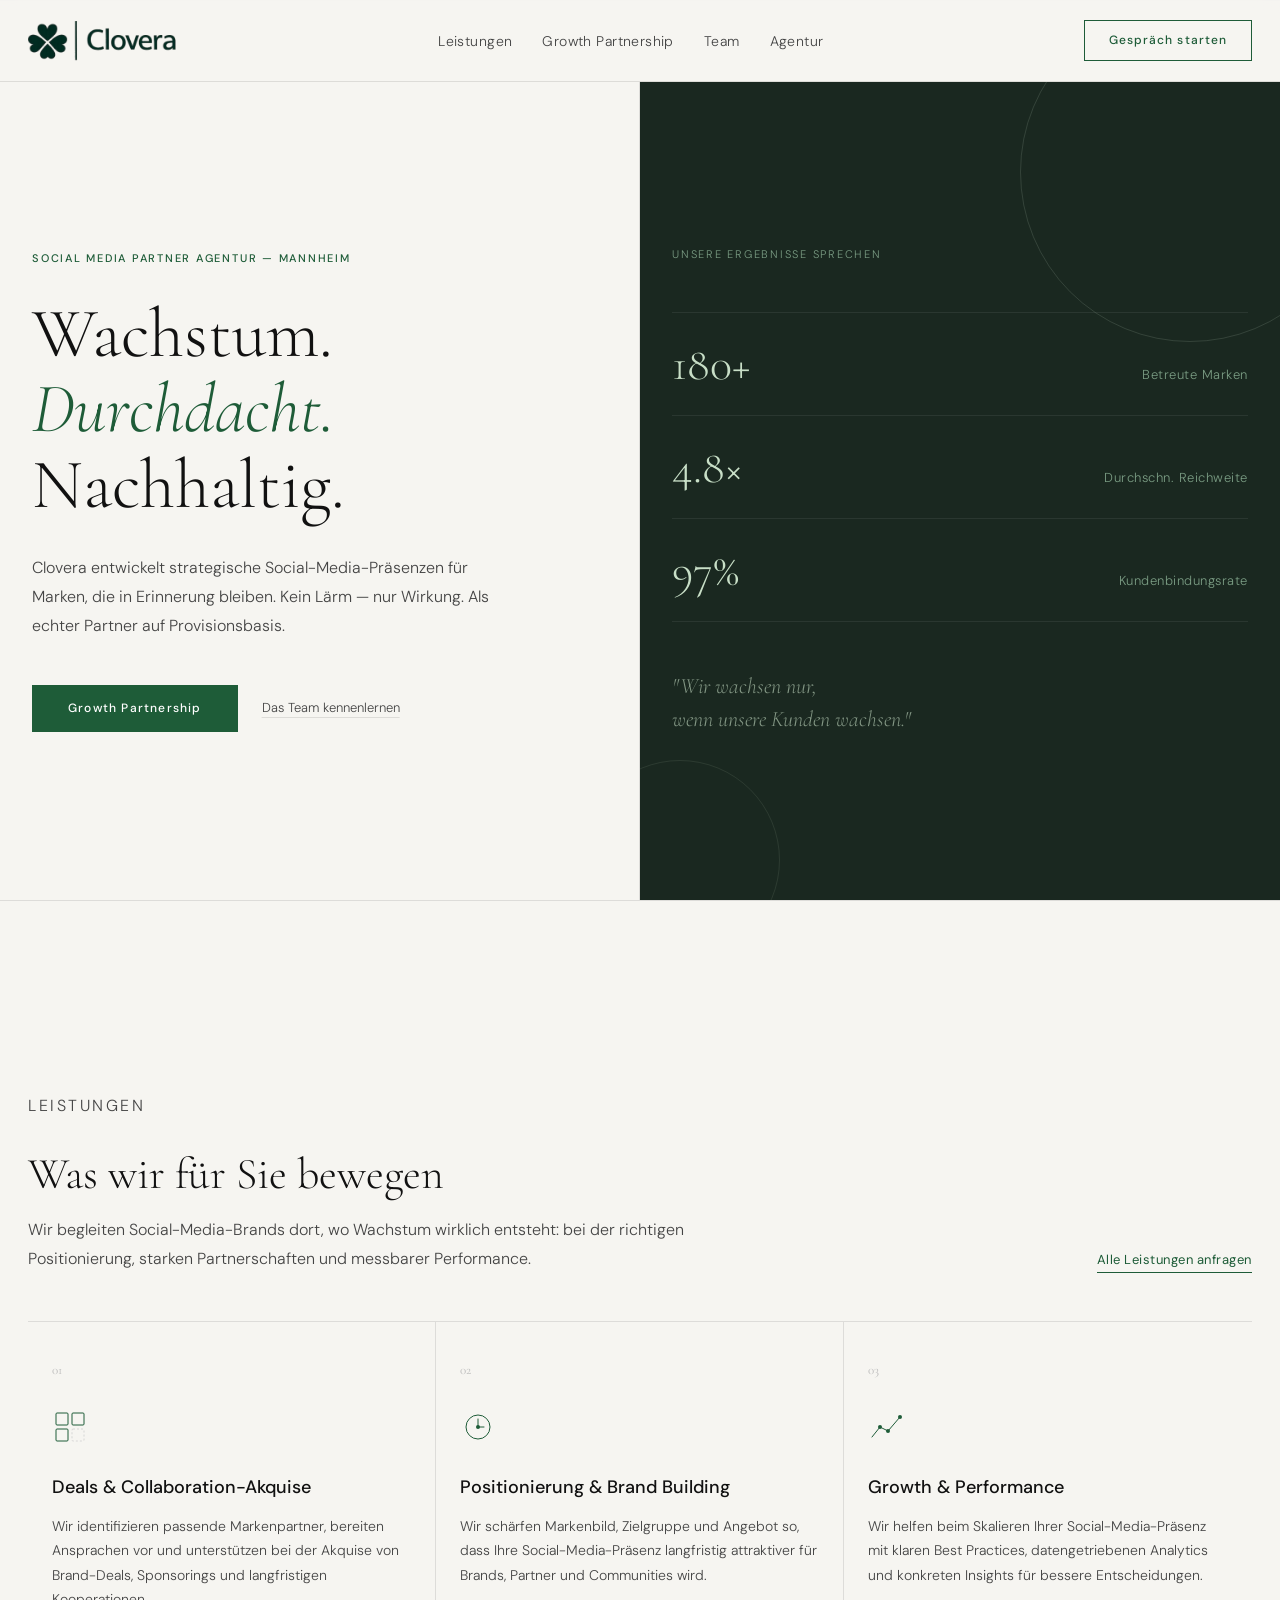
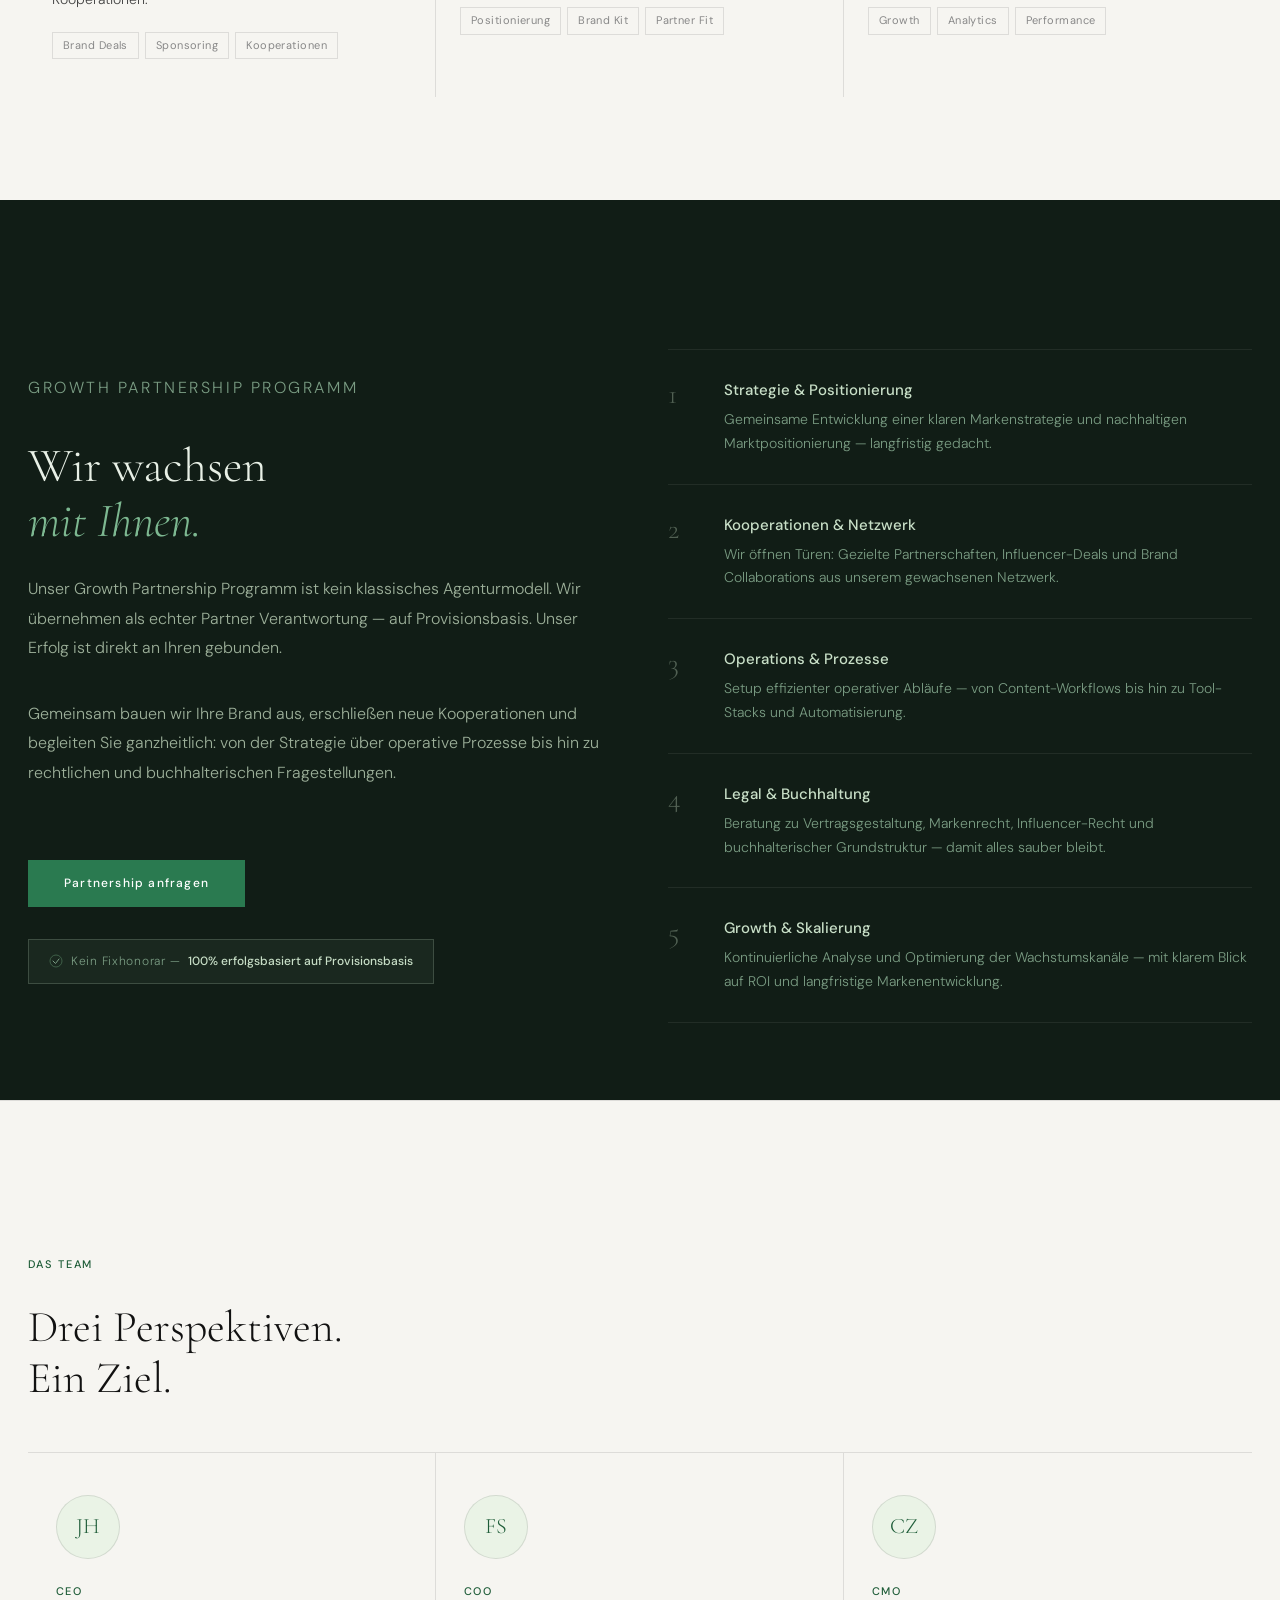
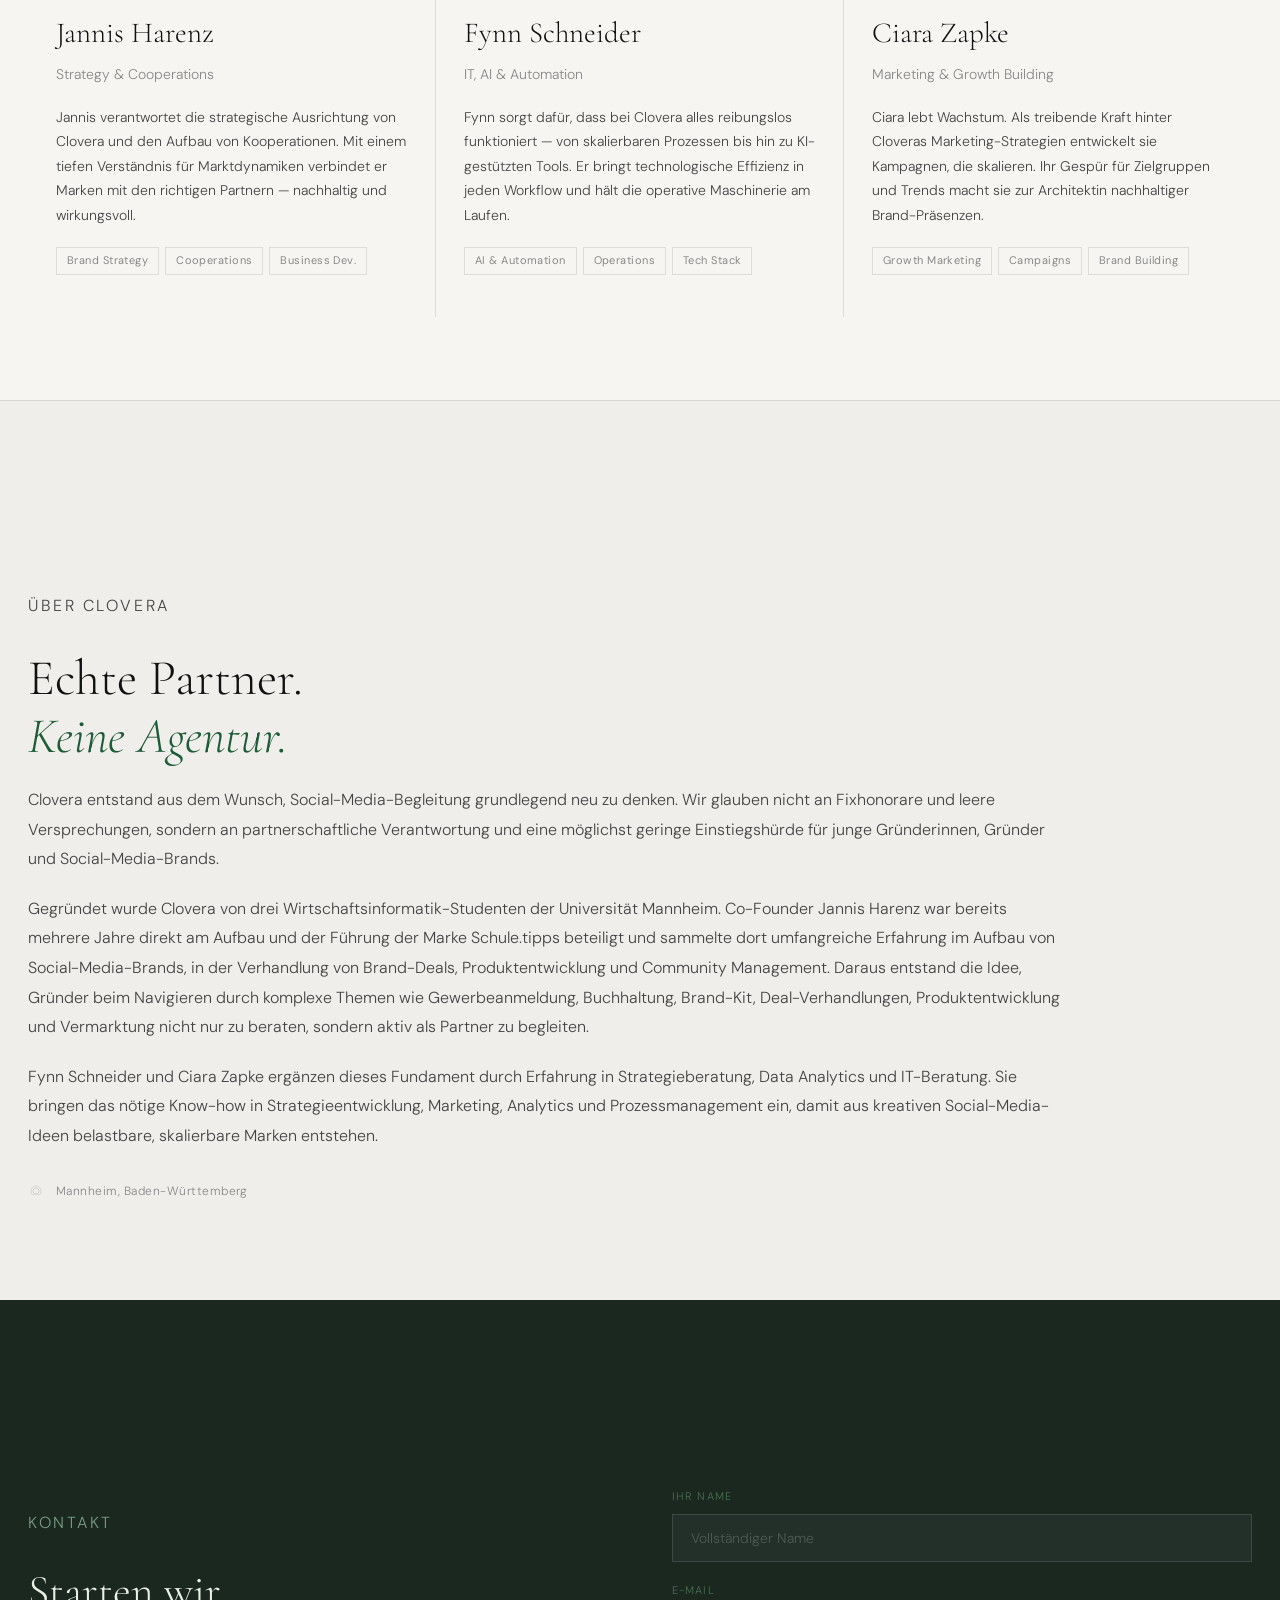
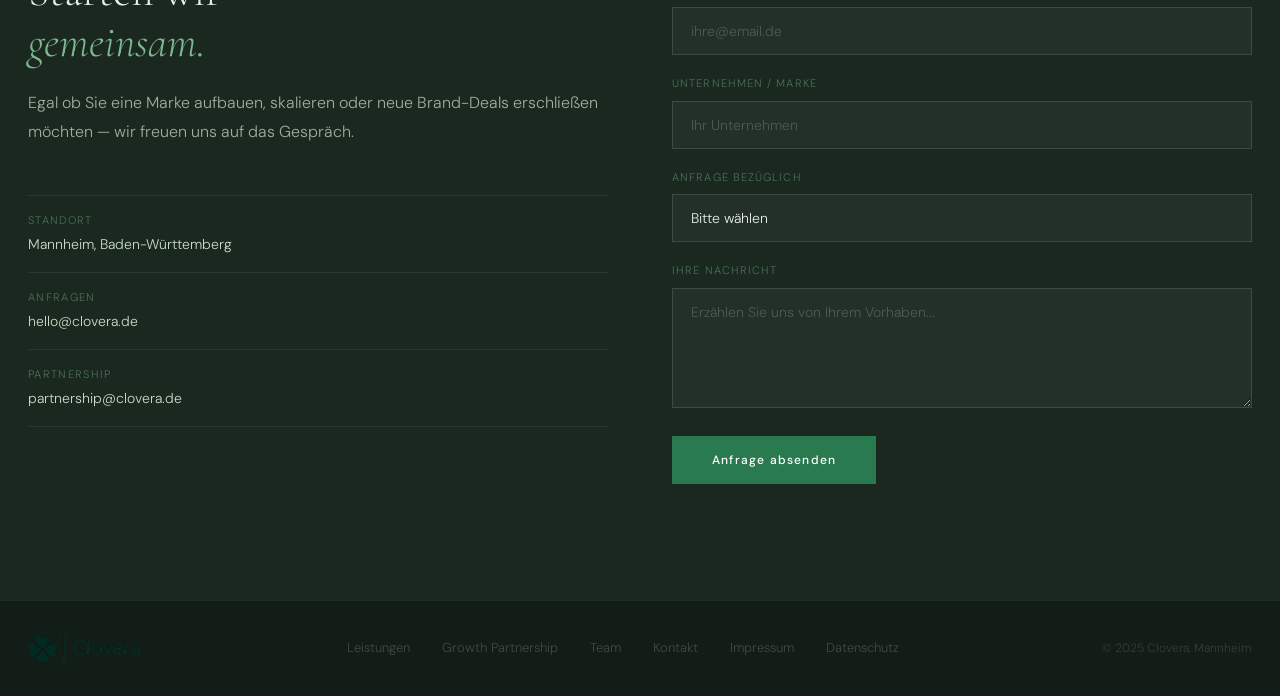
==== commit 559777ab: "made side margin smaller and font size bigger. Adjusted section height to always fit one screen for " ====
--- a/Website/index.html
+++ b/Website/index.html
@@ -21,7 +21,6 @@
   <ul class="nav-links">
     <li><a href="#leistungen">Leistungen</a></li>
     <li><a href="#partnership">Growth Partnership</a></li>
-    <li><a href="#netzwerk">Partner</a></li>
     <li><a href="#team">Team</a></li>
     <li><a href="#about">Agentur</a></li>
   </ul>
@@ -34,7 +33,6 @@
 <div class="mobile-menu" id="mobileMenu">
   <a href="#leistungen" onclick="toggleMenu()">Leistungen</a>
   <a href="#partnership" onclick="toggleMenu()">Growth Partnership</a>
-  <a href="#netzwerk" onclick="toggleMenu()">Partner</a>
   <a href="#team" onclick="toggleMenu()">Team</a>
   <a href="#kontakt" onclick="toggleMenu()">Kontakt</a>
 </div>
@@ -77,7 +75,7 @@
       <div class="services-intro">
         <p class="section-tag">Leistungen</p>
         <h2 class="section-h2">Was wir für Sie bewegen</h2>
-        <p>Von der ersten Strategie bis zur laufenden Optimierung — Clovera begleitet Ihre Marke ganzheitlich. Wir kombinieren Kreativität mit datengetriebener Präzision.</p>
+        <p>Wir begleiten Social-Media-Brands dort, wo Wachstum wirklich entsteht: bei der richtigen Positionierung, starken Partnerschaften und messbarer Performance.</p>
       </div>
       <a href="#kontakt" class="section-link">Alle Leistungen anfragen</a>
     </div>
@@ -92,12 +90,12 @@
             <rect x="20" y="20" width="12" height="12" rx="1" stroke="#ccc" stroke-width="0.75" stroke-dasharray="2 2"/>
           </svg>
         </div>
-        <div class="service-title">Content & Kreation</div>
-        <div class="service-desc">Redaktionspläne, Bildsprache und Copy — konsequent auf Ihre Markenstimme abgestimmt. Wir produzieren Inhalte, die bewegen.</div>
+        <div class="service-title">Deals & Collaboration-Akquise</div>
+        <div class="service-desc">Wir identifizieren passende Markenpartner, bereiten Ansprachen vor und unterstützen bei der Akquise von Brand-Deals, Sponsorings und langfristigen Kooperationen.</div>
         <div class="service-tags">
-          <span class="tag">Content Strategy</span>
-          <span class="tag">Copywriting</span>
-          <span class="tag">Visual Identity</span>
+          <span class="tag">Brand Deals</span>
+          <span class="tag">Sponsoring</span>
+          <span class="tag">Kooperationen</span>
         </div>
       </div>
       <div class="service-card">
@@ -109,12 +107,12 @@
             <circle cx="18" cy="18" r="2" fill="#1e5c38"/>
           </svg>
         </div>
-        <div class="service-title">Community Management</div>
-        <div class="service-desc">Aktive Pflege Ihrer digitalen Gemeinschaft — authentisch, schnell und markentreu. Wir bauen echte Beziehungen zu Ihrer Zielgruppe auf.</div>
+        <div class="service-title">Positionierung & Brand Building</div>
+        <div class="service-desc">Wir schärfen Markenbild, Zielgruppe und Angebot so, dass Ihre Social-Media-Präsenz langfristig attraktiver für Brands, Partner und Communities wird.</div>
         <div class="service-tags">
-          <span class="tag">Engagement</span>
-          <span class="tag">Moderation</span>
-          <span class="tag">Influencer</span>
+          <span class="tag">Positionierung</span>
+          <span class="tag">Brand Kit</span>
+          <span class="tag">Partner Fit</span>
         </div>
       </div>
       <div class="service-card">
@@ -127,12 +125,12 @@
             <circle cx="32" cy="8" r="2" fill="#1e5c38"/>
           </svg>
         </div>
-        <div class="service-title">Performance & Analytics</div>
-        <div class="service-desc">Datengestützte Insights, monatliche Reports und kontinuierliche Optimierung. Jede Entscheidung ist messbar begründet.</div>
+        <div class="service-title">Growth & Performance</div>
+        <div class="service-desc">Wir helfen beim Skalieren Ihrer Social-Media-Präsenz mit klaren Best Practices, datengetriebenen Analytics und konkreten Insights für bessere Entscheidungen.</div>
         <div class="service-tags">
+          <span class="tag">Growth</span>
           <span class="tag">Analytics</span>
-          <span class="tag">Reporting</span>
-          <span class="tag">A/B Testing</span>
+          <span class="tag">Performance</span>
         </div>
       </div>
     </div>
@@ -201,87 +199,6 @@
   </div>
 </section>
 
-<!-- PARTNER NETZWERK -->
-<section id="netzwerk">
-  <div class="container section-pad">
-    <div class="netzwerk-grid">
-      <div class="netzwerk-left">
-        <p class="section-tag">Für Werbepartner</p>
-        <h2 class="section-h2">Zugang zu einem<br>wachsenden Netzwerk</h2>
-        <p>Clovera bietet Unternehmen und Marken maßgeschneiderte Werbemöglichkeiten innerhalb unseres Partnernetzwerks. Erreichen Sie authentische Zielgruppen — kontextuell, nicht aufdringlich.</p>
-        <div class="ad-options">
-          <div class="ad-option">
-            <div class="ad-option-icon">
-              <svg width="16" height="16" viewBox="0 0 16 16" fill="none">
-                <rect x="2" y="4" width="12" height="8" rx="0.5" stroke="#1e5c38" stroke-width="0.75"/>
-                <path d="M5 8 H11" stroke="#1e5c38" stroke-width="0.75" stroke-linecap="round"/>
-                <path d="M5 10 H9" stroke="#ccc" stroke-width="0.75" stroke-linecap="round"/>
-              </svg>
-            </div>
-            <div>
-              <div class="ad-option-title">Sponsored Content</div>
-              <div class="ad-option-desc">Authentisch integrierte Markenbotschaften in bestehende Content-Formate unserer Partnerbeiträge.</div>
-            </div>
-          </div>
-          <div class="ad-option">
-            <div class="ad-option-icon">
-              <svg width="16" height="16" viewBox="0 0 16 16" fill="none">
-                <path d="M3 8 C3 5 5 3 8 3 C11 3 13 5 13 8 C13 11 11 13 8 13" stroke="#1e5c38" stroke-width="0.75" stroke-linecap="round"/>
-                <path d="M8 13 L6 11 M8 13 L10 11" stroke="#1e5c38" stroke-width="0.75" stroke-linecap="round" stroke-linejoin="round"/>
-                <circle cx="8" cy="8" r="2" stroke="#1e5c38" stroke-width="0.75"/>
-              </svg>
-            </div>
-            <div>
-              <div class="ad-option-title">Brand Collaborations</div>
-              <div class="ad-option-desc">Gemeinsame Kampagnen und Co-Branding mit ausgewählten Creators und Marken aus unserem Netzwerk.</div>
-            </div>
-          </div>
-          <div class="ad-option">
-            <div class="ad-option-icon">
-              <svg width="16" height="16" viewBox="0 0 16 16" fill="none">
-                <circle cx="4" cy="8" r="2" stroke="#1e5c38" stroke-width="0.75"/>
-                <circle cx="12" cy="4" r="2" stroke="#1e5c38" stroke-width="0.75"/>
-                <circle cx="12" cy="12" r="2" stroke="#1e5c38" stroke-width="0.75"/>
-                <path d="M6 7 L10 5 M6 9 L10 11" stroke="#ccc" stroke-width="0.75"/>
-              </svg>
-            </div>
-            <div>
-              <div class="ad-option-title">Netzwerk-Placements</div>
-              <div class="ad-option-desc">Gezielte Platzierungen über mehrere Kanäle und Accounts unseres Netzwerks — abgestimmt auf Ihre Zielgruppe.</div>
-            </div>
-          </div>
-          <div class="ad-option">
-            <div class="ad-option-icon">
-              <svg width="16" height="16" viewBox="0 0 16 16" fill="none">
-                <rect x="2" y="2" width="6" height="6" rx="0.5" stroke="#1e5c38" stroke-width="0.75"/>
-                <rect x="8" y="2" width="6" height="6" rx="0.5" stroke="#ccc" stroke-width="0.75"/>
-                <rect x="2" y="8" width="6" height="6" rx="0.5" stroke="#ccc" stroke-width="0.75"/>
-                <rect x="8" y="8" width="6" height="6" rx="0.5" stroke="#1e5c38" stroke-width="0.75"/>
-              </svg>
-            </div>
-            <div>
-              <div class="ad-option-title">Event & Live-Aktivierungen</div>
-              <div class="ad-option-desc">Präsenz bei digitalen und physischen Events unserer Partnermarken — für nachhaltige Markenerlebnisse.</div>
-            </div>
-          </div>
-        </div>
-      </div>
-      <div class="netzwerk-right">
-        <div>
-          <h3>Maßgeschneidert für Ihre Ziele</h3>
-          <p>Jedes Partnerpaket wird individuell entwickelt. Wir verstehen Ihre Zielgruppe, Ihren Kanal und Ihren Wettbewerb — und finden die passende Platzierung innerhalb unseres Netzwerks.</p>
-          <a href="#kontakt" class="netzwerk-cta">Als Werbepartner anfragen</a>
-          <p class="netzwerk-note">Alle Placements werden redaktionell geprüft und entsprechen den aktuellen Kennzeichnungspflichten.</p>
-        </div>
-        <div class="network-stat">
-          <div class="network-stat-num">50+</div>
-          <div class="network-stat-label">Aktive Kanäle im Netzwerk</div>
-        </div>
-      </div>
-    </div>
-  </div>
-</section>
-
 <!-- TEAM -->
 <section id="team">
   <div class="container section-pad">
@@ -335,36 +252,19 @@
 <!-- ÜBER UNS -->
 <section id="about">
   <div class="container section-pad">
-    <div class="about-grid">
+    <div class="about-grid about-grid-copy">
       <div class="about-left">
         <p class="section-tag">Über Clovera</p>
         <h2 class="section-h2">Echte Partner.<br><em class="text-green-mid">Keine Agentur.</em></h2>
-        <p>Clovera entstand aus dem Wunsch, Social-Media-Begleitung grundlegend neu zu denken. Wir glauben nicht an Fixhonorare und leere Versprechungen — wir glauben an gemeinsame Verantwortung.</p>
-        <p class="copy-small-top">Als Agentur aus Mannheim verstehen wir sowohl den deutschen Markt als auch internationale Dynamiken. Unser Netzwerk wächst täglich — und mit ihm das Potenzial unserer Partner.</p>
+        <p>Clovera entstand aus dem Wunsch, Social-Media-Begleitung grundlegend neu zu denken. Wir glauben nicht an Fixhonorare und leere Versprechungen, sondern an partnerschaftliche Verantwortung und eine möglichst geringe Einstiegshürde für junge Gründerinnen, Gründer und Social-Media-Brands.</p>
+        <p class="copy-small-top">Gegründet wurde Clovera von drei Wirtschaftsinformatik-Studenten der Universität Mannheim. Co-Founder Jannis Harenz war bereits mehrere Jahre direkt am Aufbau und der Führung der Marke Schule.tipps beteiligt und sammelte dort umfangreiche Erfahrung im Aufbau von Social-Media-Brands, in der Verhandlung von Brand-Deals, Produktentwicklung und Community Management. Daraus entstand die Idee, Gründer beim Navigieren durch komplexe Themen wie Gewerbeanmeldung, Buchhaltung, Brand-Kit, Deal-Verhandlungen, Produktentwicklung und Vermarktung nicht nur zu beraten, sondern aktiv als Partner zu begleiten.</p>
+        <p class="copy-small-top">Fynn Schneider und Ciara Zapke ergänzen dieses Fundament durch Erfahrung in Strategieberatung, Data Analytics und IT-Beratung. Sie bringen das nötige Know-how in Strategieentwicklung, Marketing, Analytics und Prozessmanagement ein, damit aus kreativen Social-Media-Ideen belastbare, skalierbare Marken entstehen.</p>
         <div class="mannheim-badge mannheim-badge-spaced">
           <svg width="16" height="16" viewBox="0 0 16 16" fill="none">
             <circle cx="8" cy="7" r="3" stroke="#aaa" stroke-width="0.75"/>
             <path d="M8 10 C8 10 3 13 3 7 C3 4.24 5.24 2 8 2 C10.76 2 13 4.24 13 7 C13 13 8 10 8 10Z" stroke="#aaa" stroke-width="0.75"/>
           </svg>
           <span>Mannheim, Baden-Württemberg</span>
-        </div>
-      </div>
-      <div class="about-right">
-        <div class="about-stat">
-          <div class="about-stat-num">2024</div>
-          <div class="about-stat-label">Gründungsjahr — gegründet mit einer klaren Mission</div>
-        </div>
-        <div class="about-stat">
-          <div class="about-stat-num">180+</div>
-          <div class="about-stat-label">Marken, die wir bisher begleitet haben</div>
-        </div>
-        <div class="about-stat">
-          <div class="about-stat-num">3</div>
-          <div class="about-stat-label">Gründer mit komplementären Expertisen</div>
-        </div>
-        <div class="about-stat">
-          <div class="about-stat-num">0€</div>
-          <div class="about-stat-label">Fixkosten — 100% erfolgsbasierte Zusammenarbeit</div>
         </div>
       </div>
     </div>
@@ -379,7 +279,7 @@
         <div class="kontakt-left">
           <p class="section-tag">Kontakt</p>
           <h2 class="section-h2 section-h2-light">Starten wir<br><em class="text-accent">gemeinsam.</em></h2>
-          <p>Egal ob Sie eine Marke aufbauen, skalieren oder als Werbepartner mit uns zusammenarbeiten möchten — wir freuen uns auf das Gespräch.</p>
+          <p>Egal ob Sie eine Marke aufbauen, skalieren oder neue Brand-Deals erschließen möchten — wir freuen uns auf das Gespräch.</p>
           <div class="kontakt-info">
             <div class="kontakt-item">
               <div class="kontakt-item-label">Standort</div>
@@ -413,9 +313,9 @@
             <select>
               <option value="" disabled selected>Bitte wählen</option>
               <option>Growth Partnership Programm</option>
-              <option>Werbepartnerschaft / Netzwerk</option>
-              <option>Content & Kreation</option>
-              <option>Community Management</option>
+              <option>Deal- & Collaboration-Akquise</option>
+              <option>Positionierung & Brand Building</option>
+              <option>Growth & Performance</option>
               <option>Allgemeine Anfrage</option>
             </select>
           </div>
@@ -441,7 +341,6 @@
   <div class="footer-links">
     <a href="#leistungen">Leistungen</a>
     <a href="#partnership">Growth Partnership</a>
-    <a href="#netzwerk">Partner</a>
     <a href="#team">Team</a>
     <a href="#kontakt">Kontakt</a>
     <a href="#">Impressum</a>
@@ -466,7 +365,7 @@
     });
   }, { threshold: 0.1 });
 
-  document.querySelectorAll('.team-card, .service-card, .partner-item, .ad-option, .about-stat').forEach((el, i) => {
+  document.querySelectorAll('.team-card, .service-card, .partner-item').forEach((el, i) => {
     el.style.opacity = '0';
     el.style.transform = 'translateY(20px)';
     el.style.transition = `opacity 0.5s ease ${i * 0.07}s, transform 0.5s ease ${i * 0.07}s`;
--- a/Website/styles.css
+++ b/Website/styles.css
@@ -12,6 +12,7 @@
   }
 
   :root {
+    --nav-height: 81px;
     --green-deep: #1a4f30;
     --green-mid: #1e5c38;
     --green-accent: #2a7a50;
@@ -29,7 +30,10 @@
     --sans: 'DM Sans', sans-serif;
   }
 
-  html { scroll-behavior: smooth; }
+  html {
+    scroll-behavior: smooth;
+    scroll-snap-type: y mandatory;
+  }
 
   body {
     font-family: var(--sans);
@@ -43,7 +47,7 @@
   nav {
     position: fixed; top: 0; left: 0; right: 0; z-index: 100;
     display: flex; align-items: center; justify-content: space-between;
-    padding: 20px 56px;
+    padding: 20px 28px;
     background: rgba(246,245,241,0.92);
     backdrop-filter: blur(12px);
     border-bottom: 0.5px solid var(--border);
@@ -65,8 +69,8 @@
   .nav-logo .brand-logo { width: 150px; height: 40px; }
   .nav-logo .brand-logo img { width: 250px; left: -45px; top: -56px; }
   .nav-logo-text { font-family: var(--serif); font-size: 21px; font-weight: 400; letter-spacing: 0.08em; color: var(--text); }
-  .nav-links { display: flex; gap: 36px; list-style: none; }
-  .nav-links a { font-size: 13px; font-weight: 300; color: var(--text-mid); text-decoration: none; letter-spacing: 0.03em; transition: color 0.2s; }
+  .nav-links { display: flex; gap: 30px; list-style: none; }
+  .nav-links a { font-size: 14px; font-weight: 300; color: var(--text-mid); text-decoration: none; letter-spacing: 0.03em; transition: color 0.2s; }
   .nav-links a:hover { color: var(--green-mid); }
   .nav-cta { font-size: 12px; font-weight: 500; letter-spacing: 0.09em; padding: 10px 24px; border: 1px solid var(--green-mid); color: var(--green-mid); background: transparent; cursor: pointer; font-family: var(--sans); transition: all 0.2s; text-decoration: none; }
   .nav-cta:hover { background: var(--green-mid); color: #fff; }
@@ -75,14 +79,15 @@
 
   /* ── HERO ── */
   #hero {
-    min-height: 100vh;
+    height: 100svh;
+    min-height: 100svh;
     display: grid;
     grid-template-columns: 1fr 1fr;
-    padding-top: 72px;
+    padding-top: var(--nav-height);
   }
   .hero-left {
     display: flex; flex-direction: column; justify-content: center;
-    padding: 80px 56px;
+    padding: 76px 32px;
     border-right: 0.5px solid var(--border);
   }
   .section-tag {
@@ -91,13 +96,13 @@
   }
   .hero-h1 {
     font-family: var(--serif);
-    font-size: 64px; font-weight: 300; line-height: 1.08;
+    font-size: 70px; font-weight: 300; line-height: 1.08;
     color: var(--text); margin-bottom: 32px;
   }
   .hero-h1 em { font-style: italic; color: var(--green-mid); }
   .hero-p {
-    font-size: 15px; font-weight: 300; line-height: 1.8;
-    color: var(--text-mid); max-width: 380px; margin-bottom: 44px;
+    font-size: 16px; font-weight: 300; line-height: 1.8;
+    color: var(--text-mid); max-width: 460px; margin-bottom: 44px;
   }
   .btn-row { display: flex; align-items: center; gap: 24px; }
   .btn-primary {
@@ -117,7 +122,7 @@
   .hero-right {
     background: var(--bg-dark);
     display: flex; flex-direction: column; justify-content: center;
-    padding: 80px 56px; position: relative; overflow: hidden;
+    padding: 76px 32px; position: relative; overflow: hidden;
   }
   .hero-right::before {
     content: ''; position: absolute;
@@ -140,7 +145,7 @@
   }
   .hero-stat:first-child { border-top: 0.5px solid rgba(255,255,255,0.07); }
   .stat-num { font-family: var(--serif); font-size: 46px; font-weight: 300; color: var(--green-light); line-height: 1; }
-  .stat-label { font-size: 12px; color: #7a9c83; font-weight: 300; letter-spacing: 0.04em; }
+  .stat-label { font-size: 13px; color: #7a9c83; font-weight: 300; letter-spacing: 0.04em; }
   .hero-tagline {
     margin-top: 48px;
     font-family: var(--serif); font-size: 22px; font-weight: 300;
@@ -148,19 +153,34 @@
   }
 
   /* ── SECTIONS ── */
+  body > section {
+    height: 100svh;
+    scroll-snap-align: start;
+    scroll-snap-stop: always;
+    overflow: hidden;
+  }
   section { border-top: 0.5px solid var(--border); }
-  .container { max-width: 1200px; margin: 0 auto; padding: 0 56px; }
-  .section-header { display: flex; justify-content: space-between; align-items: flex-end; margin-bottom: 56px; }
-  .section-h2 { font-family: var(--serif); font-size: 38px; font-weight: 300; color: var(--text); line-height: 1.2; }
-  .section-link { font-size: 12px; color: var(--green-mid); text-decoration: none; letter-spacing: 0.04em; border-bottom: 0.5px solid var(--green-mid); padding-bottom: 2px; }
+  section:not(#hero) {
+    display: flex;
+    align-items: stretch;
+  }
+  .container { max-width: 1320px; margin: 0 auto; padding: 0 28px; }
+  section > .container,
+  .partnership-shell > .container,
+  .contact-shell > .container {
+    width: 100%;
+  }
+  .section-header { display: flex; justify-content: space-between; align-items: flex-end; gap: 32px; margin-bottom: 48px; }
+  .section-h2 { font-family: var(--serif); font-size: 44px; font-weight: 300; color: var(--text); line-height: 1.16; }
+  .section-link { font-size: 13px; color: var(--green-mid); text-decoration: none; letter-spacing: 0.04em; border-bottom: 0.5px solid var(--green-mid); padding-bottom: 2px; }
 
   /* ── LEISTUNGEN ── */
-  #leistungen { padding: 80px 0; }
-  .services-intro { max-width: 520px; }
-  .services-intro p { font-size: 15px; font-weight: 300; color: var(--text-mid); line-height: 1.8; margin-top: 16px; }
+  #leistungen { padding: 0; }
+  .services-intro { max-width: 680px; }
+  .services-intro p { font-size: 16px; font-weight: 300; color: var(--text-mid); line-height: 1.8; margin-top: 16px; }
   .services-grid { display: grid; grid-template-columns: repeat(3,1fr); border-top: 0.5px solid var(--border); }
   .service-card {
-    padding: 40px 32px;
+    padding: 38px 24px;
     border-right: 0.5px solid var(--border);
     transition: background 0.3s;
   }
@@ -168,21 +188,21 @@
   .service-card:hover { background: var(--green-pale); }
   .service-num { font-family: var(--serif); font-size: 13px; color: #bbb; margin-bottom: 28px; }
   .service-icon { margin-bottom: 20px; }
-  .service-title { font-size: 16px; font-weight: 500; color: var(--text); margin-bottom: 12px; }
-  .service-desc { font-size: 13px; font-weight: 300; color: var(--text-mid); line-height: 1.75; }
+  .service-title { font-size: 18px; font-weight: 500; color: var(--text); margin-bottom: 12px; }
+  .service-desc { font-size: 14px; font-weight: 300; color: var(--text-mid); line-height: 1.75; }
   .service-tags { display: flex; flex-wrap: wrap; gap: 6px; margin-top: 20px; }
   .tag { font-size: 11px; padding: 4px 10px; border: 0.5px solid var(--border); color: var(--text-muted); letter-spacing: 0.04em; }
 
   /* ── GROWTH PARTNERSHIP ── */
   #partnership {
     background: var(--bg-darker);
-    padding: 100px 0;
+    padding: 0;
     border-top: none;
   }
-  .partner-grid { display: grid; grid-template-columns: 1fr 1fr; gap: 80px; align-items: start; }
+  .partner-grid { display: grid; grid-template-columns: 1fr 1fr; gap: 56px; align-items: start; }
   .partner-left .section-tag { color: #7a9c83; }
   .partner-left .section-h2 { color: #e8f0e6; }
-  .partner-left p { font-size: 15px; font-weight: 300; color: #9db09a; line-height: 1.85; margin-top: 24px; margin-bottom: 36px; }
+  .partner-left p { font-size: 16px; font-weight: 300; color: #9db09a; line-height: 1.85; margin-top: 24px; margin-bottom: 36px; }
   .partner-left .btn-primary { background: var(--green-accent); }
   .partner-left .btn-primary:hover { background: var(--green-mid); }
   .partner-right { display: flex; flex-direction: column; gap: 0; }
@@ -193,8 +213,8 @@
   }
   .partner-item:first-child { border-top: 0.5px solid rgba(255,255,255,0.07); }
   .partner-item-num { font-family: var(--serif); font-size: 28px; font-weight: 300; color: rgba(200,223,199,0.35); flex-shrink: 0; width: 32px; line-height: 1; padding-top: 2px; }
-  .partner-item-title { font-size: 14px; font-weight: 500; color: #c8dfc7; margin-bottom: 6px; }
-  .partner-item-desc { font-size: 13px; font-weight: 300; color: #7a9c83; line-height: 1.7; }
+  .partner-item-title { font-size: 15px; font-weight: 500; color: #c8dfc7; margin-bottom: 6px; }
+  .partner-item-desc { font-size: 14px; font-weight: 300; color: #7a9c83; line-height: 1.7; }
   .provision-badge {
     display: inline-flex; align-items: center; gap: 8px;
     margin-top: 32px; padding: 12px 20px;
@@ -204,41 +224,11 @@
   .provision-badge span { font-size: 12px; color: #7a9c83; font-weight: 300; letter-spacing: 0.06em; }
   .provision-badge strong { font-size: 12px; color: #c8dfc7; font-weight: 500; }
 
-  /* ── PARTNER NETZWERK ── */
-  #netzwerk { padding: 80px 0; }
-  .netzwerk-grid { display: grid; grid-template-columns: 5fr 4fr; gap: 80px; align-items: start; }
-  .netzwerk-left p { font-size: 15px; font-weight: 300; color: var(--text-mid); line-height: 1.8; margin-top: 16px; margin-bottom: 40px; }
-  .ad-options { display: flex; flex-direction: column; gap: 0; }
-  .ad-option {
-    display: flex; gap: 20px; align-items: flex-start;
-    padding: 24px 0;
-    border-bottom: 0.5px solid var(--border);
-  }
-  .ad-option:first-child { border-top: 0.5px solid var(--border); }
-  .ad-option-icon {
-    width: 36px; height: 36px; flex-shrink: 0;
-    border: 0.5px solid var(--border);
-    display: flex; align-items: center; justify-content: center;
-  }
-  .ad-option-title { font-size: 14px; font-weight: 500; color: var(--text); margin-bottom: 4px; }
-  .ad-option-desc { font-size: 13px; font-weight: 300; color: var(--text-muted); line-height: 1.65; }
-  .netzwerk-right {
-    background: var(--green-pale);
-    padding: 40px;
-    align-self: stretch;
-    display: flex; flex-direction: column; justify-content: space-between;
-  }
-  .netzwerk-right h3 { font-family: var(--serif); font-size: 22px; font-weight: 300; color: var(--text); margin-bottom: 12px; }
-  .netzwerk-right p { font-size: 13px; font-weight: 300; color: var(--text-mid); line-height: 1.75; margin-bottom: 32px; }
-  .netzwerk-cta { font-size: 12px; font-weight: 500; letter-spacing: 0.08em; padding: 12px 24px; border: 1px solid var(--green-mid); color: var(--green-mid); background: transparent; cursor: pointer; font-family: var(--sans); transition: all 0.2s; text-decoration: none; display: inline-block; }
-  .netzwerk-cta:hover { background: var(--green-mid); color: #fff; }
-  .netzwerk-note { font-size: 11px; color: #aaa; margin-top: 20px; font-weight: 300; }
-
   /* ── TEAM ── */
-  #team { padding: 80px 0; }
+  #team { padding: 0; }
   .team-grid { display: grid; grid-template-columns: repeat(3,1fr); gap: 0; border-top: 0.5px solid var(--border); }
   .team-card {
-    padding: 48px 36px;
+    padding: 42px 28px;
     border-right: 0.5px solid var(--border);
     transition: background 0.3s;
   }
@@ -252,31 +242,27 @@
     color: var(--green-mid); background: var(--green-pale);
   }
   .team-role-tag { font-size: 11px; letter-spacing: 0.12em; text-transform: uppercase; color: var(--green-mid); font-weight: 500; margin-bottom: 10px; }
-  .team-name { font-family: var(--serif); font-size: 26px; font-weight: 300; color: var(--text); margin-bottom: 6px; }
-  .team-title { font-size: 13px; color: var(--text-muted); font-weight: 300; margin-bottom: 20px; }
-  .team-desc { font-size: 13px; font-weight: 300; color: var(--text-mid); line-height: 1.75; }
+  .team-name { font-family: var(--serif); font-size: 29px; font-weight: 300; color: var(--text); margin-bottom: 6px; }
+  .team-title { font-size: 14px; color: var(--text-muted); font-weight: 300; margin-bottom: 20px; }
+  .team-desc { font-size: 14px; font-weight: 300; color: var(--text-mid); line-height: 1.75; }
   .team-focus { display: flex; flex-wrap: wrap; gap: 6px; margin-top: 20px; }
 
   /* ── ÜBER UNS ── */
-  #about { padding: 80px 0; background: #f0eeea; border-top: 0.5px solid var(--border); }
-  .about-grid { display: grid; grid-template-columns: 1fr 1fr; gap: 80px; align-items: center; }
-  .about-left .section-h2 { font-size: 44px; }
-  .about-left p { font-size: 15px; font-weight: 300; color: var(--text-mid); line-height: 1.85; margin-top: 20px; }
-  .about-right { display: flex; flex-direction: column; gap: 0; }
-  .about-stat { padding: 28px 0; border-bottom: 0.5px solid var(--border); display: flex; justify-content: space-between; align-items: center; }
-  .about-stat:first-child { border-top: 0.5px solid var(--border); }
-  .about-stat-num { font-family: var(--serif); font-size: 44px; font-weight: 300; color: var(--green-mid); }
-  .about-stat-label { font-size: 13px; font-weight: 300; color: var(--text-mid); max-width: 180px; text-align: right; line-height: 1.5; }
+  #about { padding: 0; background: #f0eeea; border-top: 0.5px solid var(--border); }
+  .about-grid { display: grid; grid-template-columns: 1fr 1fr; gap: 56px; align-items: center; }
+  .about-grid-copy { grid-template-columns: minmax(0, 1040px); }
+  .about-left .section-h2 { font-size: 50px; }
+  .about-left p { font-size: 16px; font-weight: 300; color: var(--text-mid); line-height: 1.85; margin-top: 20px; }
   .mannheim-badge { margin-top: 36px; display: flex; align-items: center; gap: 12px; }
   .mannheim-badge svg { opacity: 0.5; }
   .mannheim-badge span { font-size: 12px; color: var(--text-muted); font-weight: 300; letter-spacing: 0.04em; }
 
   /* ── KONTAKT ── */
-  #kontakt { padding: 100px 0; background: var(--bg-dark); border-top: none; }
-  .kontakt-grid { display: grid; grid-template-columns: 1fr 1fr; gap: 100px; align-items: start; }
+  #kontakt { padding: 0; background: var(--bg-dark); border-top: none; }
+  .kontakt-grid { display: grid; grid-template-columns: 1fr 1fr; gap: 64px; align-items: start; }
   .kontakt-left .section-tag { color: #7a9c83; }
   .kontakt-left .section-h2 { color: #e8f0e6; font-size: 44px; }
-  .kontakt-left p { font-size: 15px; font-weight: 300; color: #9db09a; line-height: 1.85; margin-top: 20px; }
+  .kontakt-left p { font-size: 16px; font-weight: 300; color: #9db09a; line-height: 1.85; margin-top: 20px; }
   .kontakt-info { margin-top: 48px; display: flex; flex-direction: column; gap: 0; }
   .kontakt-item { padding: 16px 0; border-bottom: 0.5px solid rgba(255,255,255,0.07); }
   .kontakt-item:first-child { border-top: 0.5px solid rgba(255,255,255,0.07); }
@@ -313,7 +299,7 @@
   footer {
     background: var(--bg-darker);
     border-top: 0.5px solid rgba(255,255,255,0.06);
-    padding: 32px 56px;
+    padding: 32px 28px;
     display: flex; justify-content: space-between; align-items: center;
   }
   .footer-logo { display: flex; align-items: center; }
@@ -321,7 +307,7 @@
   .footer-logo .brand-logo img { width: 192px; left: -35px; top: -43px; }
   .footer-logo-text { font-family: var(--serif); font-size: 17px; font-weight: 400; letter-spacing: 0.08em; color: #7a9c83; }
   .footer-links { display: flex; gap: 32px; }
-  .footer-links a { font-size: 12px; color: rgba(255,255,255,0.2); text-decoration: none; font-weight: 300; transition: color 0.2s; }
+  .footer-links a { font-size: 13px; color: rgba(255,255,255,0.2); text-decoration: none; font-weight: 300; transition: color 0.2s; }
   .footer-links a:hover { color: #7a9c83; }
   .footer-copy { font-size: 12px; color: rgba(255,255,255,0.15); font-weight: 300; }
 
@@ -337,22 +323,78 @@
   .delay-4 { animation-delay: 0.55s; }
 
   /* ── MOBILE ── */
+  @media (max-height: 760px) and (min-width: 901px) {
+    .hero-h1 { font-size: 62px; margin-bottom: 24px; }
+    .hero-p { margin-bottom: 30px; }
+    .hero-left, .hero-right { padding: 48px 28px; }
+    .hero-stat { padding: 20px 0; }
+    .hero-tagline { margin-top: 30px; }
+    .section-header { margin-bottom: 30px; }
+    .section-h2 { font-size: 40px; }
+    .section-pad {
+      padding-top: calc(var(--nav-height) + 18px);
+      padding-bottom: 24px;
+    }
+    .section-h2-partnership { font-size: 42px; }
+    .partnership-shell,
+    .contact-shell {
+      padding-top: calc(var(--nav-height) + 18px);
+      padding-bottom: 24px;
+    }
+    .service-card { padding: 26px 22px; }
+    .service-num { margin-bottom: 18px; }
+    .service-icon { margin-bottom: 14px; }
+    .partner-item { padding: 18px 0; }
+    .partner-left p { margin-bottom: 24px; }
+    .provision-badge { margin-top: 22px; }
+    .team-card { padding: 28px 24px; }
+    .team-avatar { width: 56px; height: 56px; margin-bottom: 16px; }
+    .team-title { margin-bottom: 14px; }
+    .team-focus { margin-top: 14px; }
+    .about-left .section-h2 { font-size: 44px; }
+    .about-left p { line-height: 1.7; margin-top: 14px; }
+    .kontakt-info { margin-top: 30px; }
+    .kontakt-item { padding: 12px 0; }
+    .kontakt-form { gap: 14px; }
+    .form-group input,
+    .form-group select,
+    .form-group textarea { padding: 12px 16px; }
+    .form-group textarea { min-height: 86px; }
+  }
+
   @media (max-width: 900px) {
-    nav { padding: 18px 24px; }
+    html { scroll-snap-type: y proximity; }
+    body > section {
+      height: auto;
+      min-height: 100svh;
+      overflow: visible;
+    }
+    nav { padding: 18px 18px; }
     .nav-logo .brand-logo { width: 135px; height: 36px; }
     .nav-logo .brand-logo img { width: 225px; left: -41px; top: -50px; }
     .nav-links, .nav-cta { display: none; }
     .nav-burger { display: flex; }
     #hero { grid-template-columns: 1fr; }
-    .hero-left { padding: 60px 24px 48px; border-right: none; border-bottom: 0.5px solid var(--border); }
-    .hero-h1 { font-size: 44px; }
-    .hero-right { padding: 48px 24px; }
-    .container { padding: 0 24px; }
+    .hero-left { padding: 56px 18px 44px; border-right: none; border-bottom: 0.5px solid var(--border); }
+    .hero-h1 { font-size: 48px; }
+    .hero-right { padding: 44px 18px; }
+    .container { padding: 0 18px; }
+    .section-pad {
+      min-height: 100svh;
+      padding-top: calc(var(--nav-height) + 36px);
+      padding-bottom: 44px;
+    }
+    .partnership-shell,
+    .contact-shell {
+      min-height: 100svh;
+      padding-top: calc(var(--nav-height) + 36px);
+      padding-bottom: 44px;
+    }
     .services-grid { grid-template-columns: 1fr; }
     .service-card { border-right: none; border-bottom: 0.5px solid var(--border); }
-    .partner-grid, .netzwerk-grid, .about-grid, .kontakt-grid, .team-grid { grid-template-columns: 1fr; gap: 48px; }
+    .partner-grid, .about-grid, .kontakt-grid, .team-grid { grid-template-columns: 1fr; gap: 48px; }
     .team-card { border-right: none; border-bottom: 0.5px solid var(--border); }
-    footer { flex-direction: column; gap: 20px; text-align: center; padding: 28px 24px; }
+    footer { flex-direction: column; gap: 20px; text-align: center; padding: 28px 18px; }
     .footer-links { flex-wrap: wrap; justify-content: center; gap: 16px; }
   }
 
@@ -365,18 +407,68 @@
   .mobile-menu.open { display: flex; }
   .mobile-menu a { font-family: var(--serif); font-size: 28px; font-weight: 300; color: var(--text); text-decoration: none; }
 
-  .section-pad { padding-top: 80px; padding-bottom: 80px; }
+  .section-pad {
+    height: 100%;
+    min-height: 100%;
+    display: flex;
+    flex-direction: column;
+    justify-content: center;
+    padding-top: calc(var(--nav-height) + clamp(24px, 4svh, 44px));
+    padding-bottom: clamp(28px, 5svh, 56px);
+  }
   .section-borderless { border-top: none; }
-  .partnership-shell { background: var(--bg-darker); padding: 100px 0; }
-  .contact-shell { background: var(--bg-dark); padding: 100px 0; }
+  .partnership-shell {
+    width: 100%;
+    height: 100%;
+    min-height: 100%;
+    display: flex;
+    align-items: center;
+    background: var(--bg-darker);
+    padding: calc(var(--nav-height) + clamp(20px, 4svh, 40px)) 0 clamp(28px, 5svh, 56px);
+  }
+  .contact-shell {
+    width: 100%;
+    height: 100%;
+    min-height: 100%;
+    display: flex;
+    align-items: center;
+    background: var(--bg-dark);
+    padding: calc(var(--nav-height) + clamp(20px, 4svh, 40px)) 0 clamp(28px, 5svh, 56px);
+  }
   .section-h2-light { color: #e8f0e6; }
-  .section-h2-partnership { color: #e8f0e6; font-size: 42px; }
+  .section-h2-partnership { color: #e8f0e6; font-size: 48px; }
   .text-accent { color: #7db891; }
   .text-green-mid { color: var(--green-mid); }
   .copy-tight-top { margin-top: 0; }
   .copy-small-top { margin-top: 16px; }
   .partnership-cta { margin-top: 36px; display: inline-block; }
-  .network-stat { margin-top: auto; padding-top: 40px; border-top: 0.5px solid rgba(0,0,0,0.1); }
-  .network-stat-num { font-size: 36px; font-family: var(--serif); font-weight: 300; color: var(--green-mid); }
-  .network-stat-label { font-size: 12px; color: var(--text-muted); margin-top: 4px; font-weight: 300; }
   .mannheim-badge-spaced { margin-top: 32px; }
+
+  @media (max-height: 760px) and (min-width: 901px) {
+    .section-pad {
+      padding-top: calc(var(--nav-height) + 18px);
+      padding-bottom: 24px;
+    }
+    .partnership-shell,
+    .contact-shell {
+      padding-top: calc(var(--nav-height) + 18px);
+      padding-bottom: 24px;
+    }
+    .section-h2-partnership { font-size: 42px; }
+  }
+
+  @media (max-width: 900px) {
+    .section-pad {
+      height: auto;
+      min-height: 100svh;
+      padding-top: calc(var(--nav-height) + 36px);
+      padding-bottom: 44px;
+    }
+    .partnership-shell,
+    .contact-shell {
+      height: auto;
+      min-height: 100svh;
+      padding-top: calc(var(--nav-height) + 36px);
+      padding-bottom: 44px;
+    }
+  }
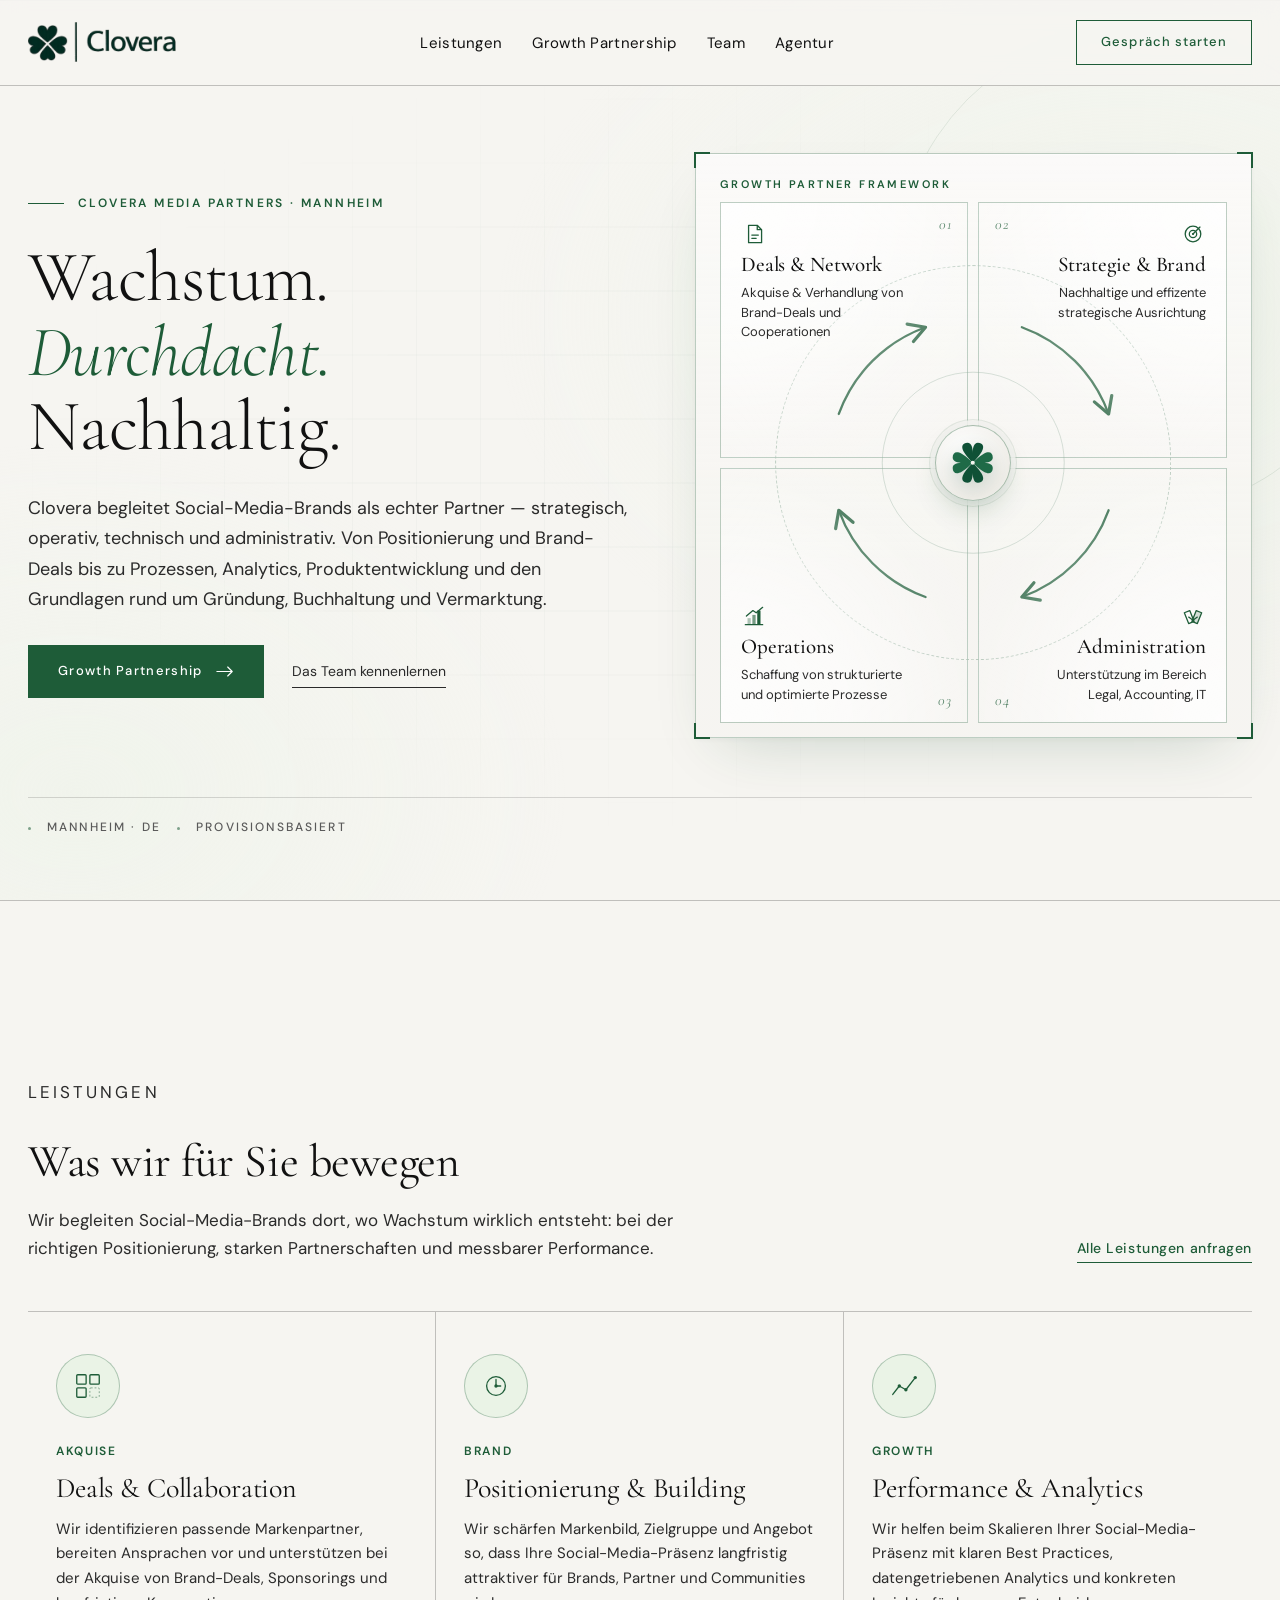
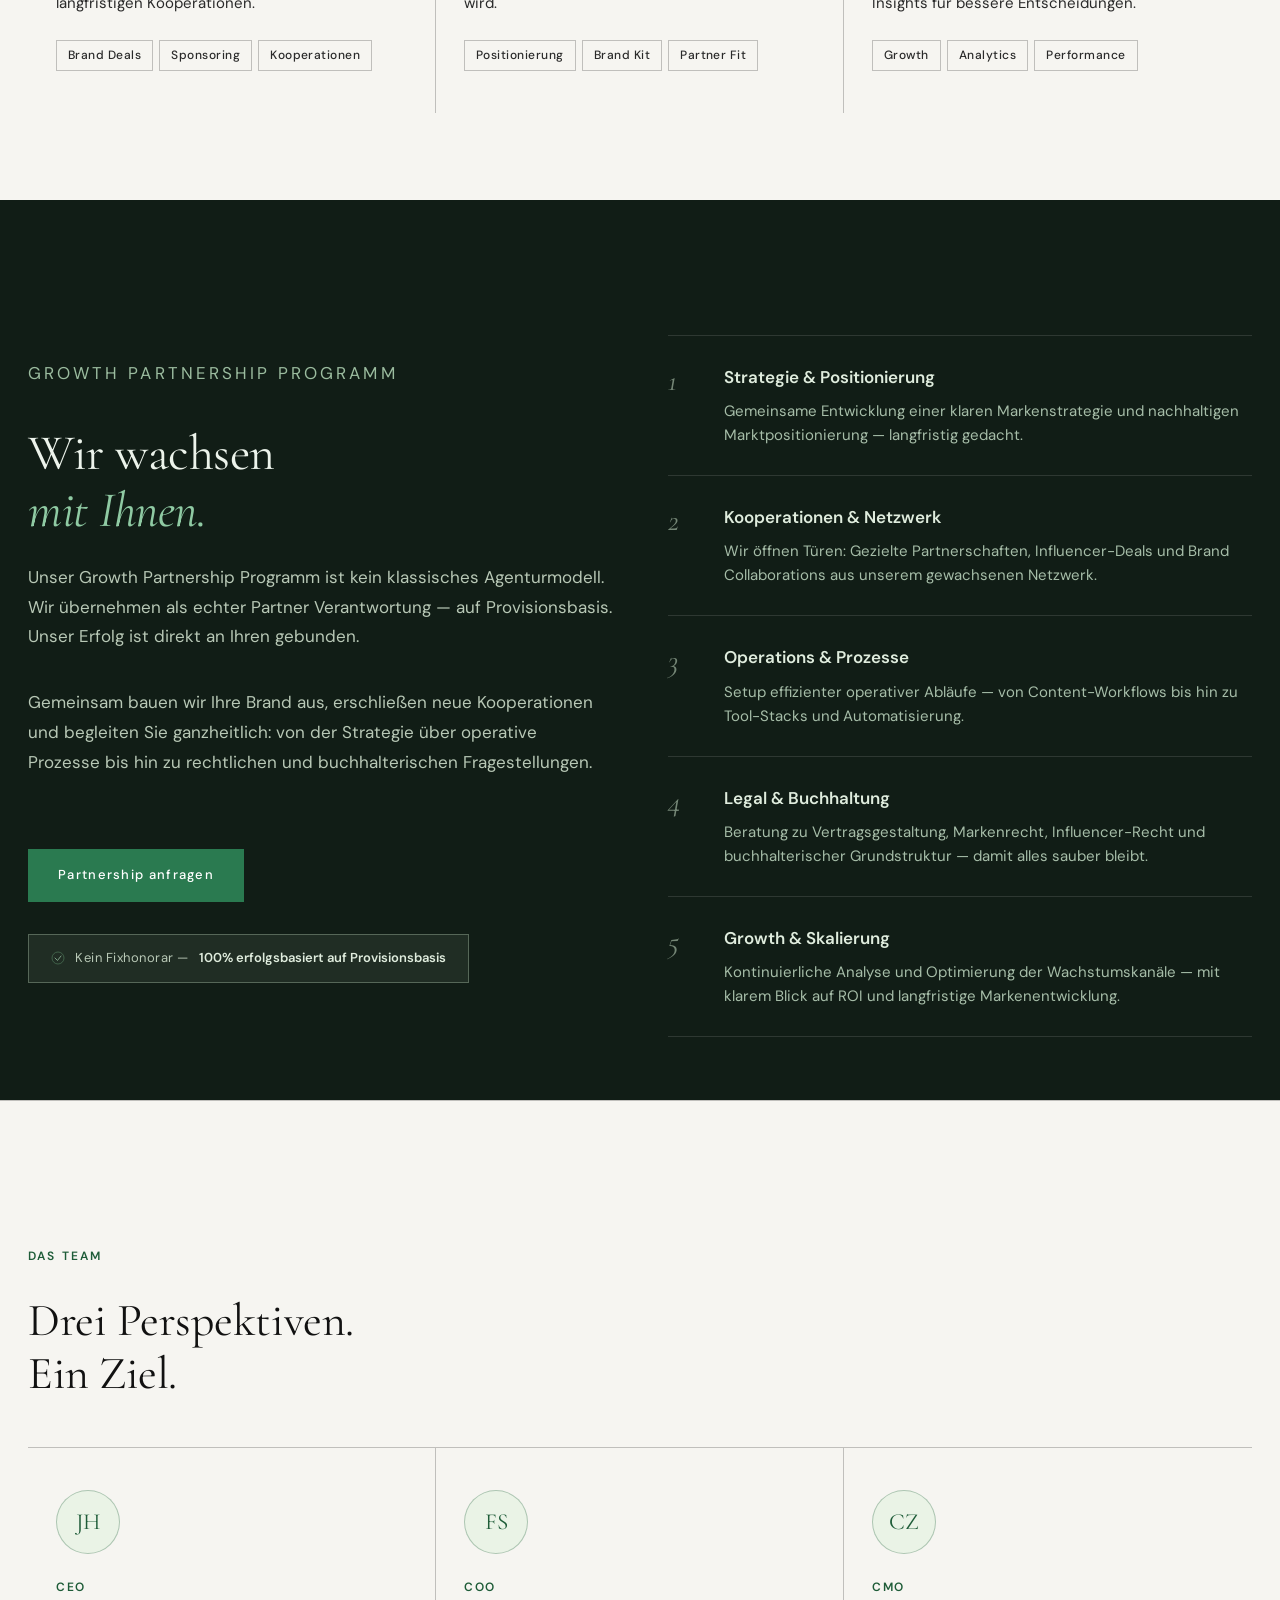
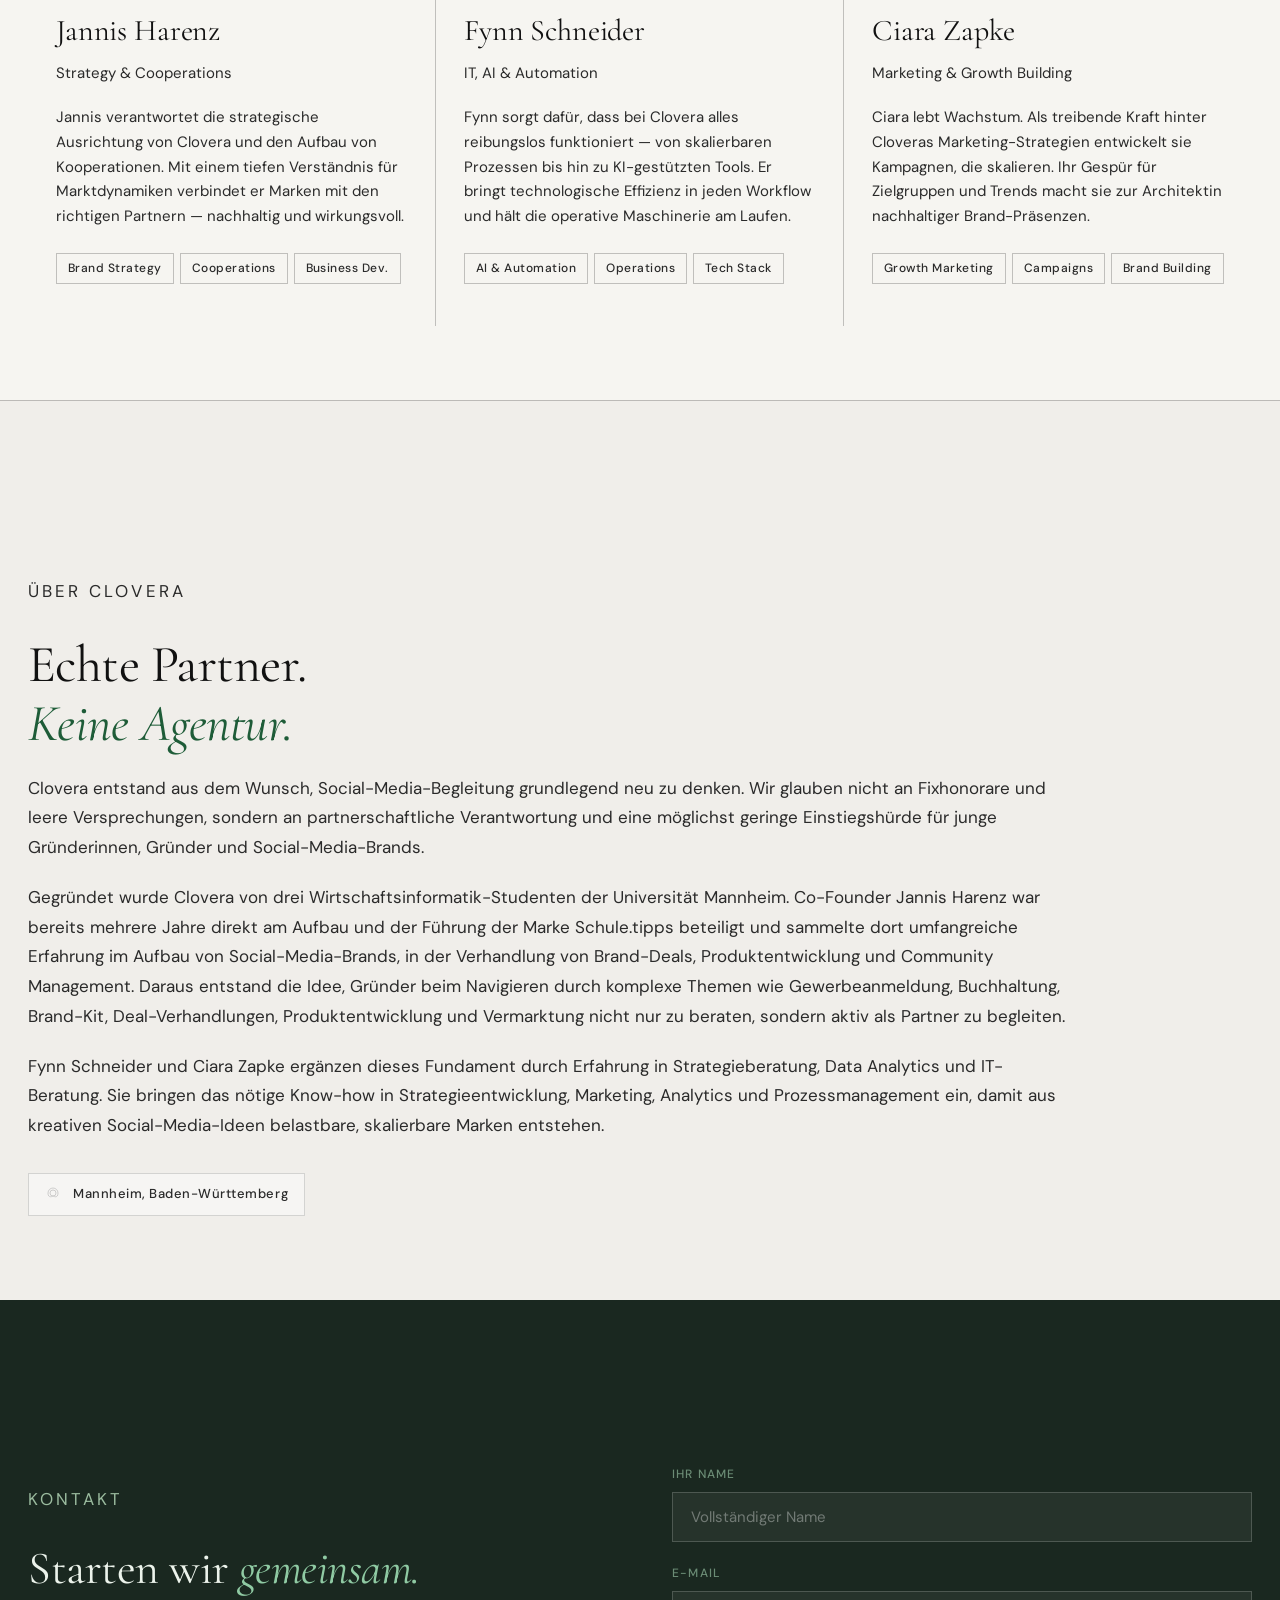
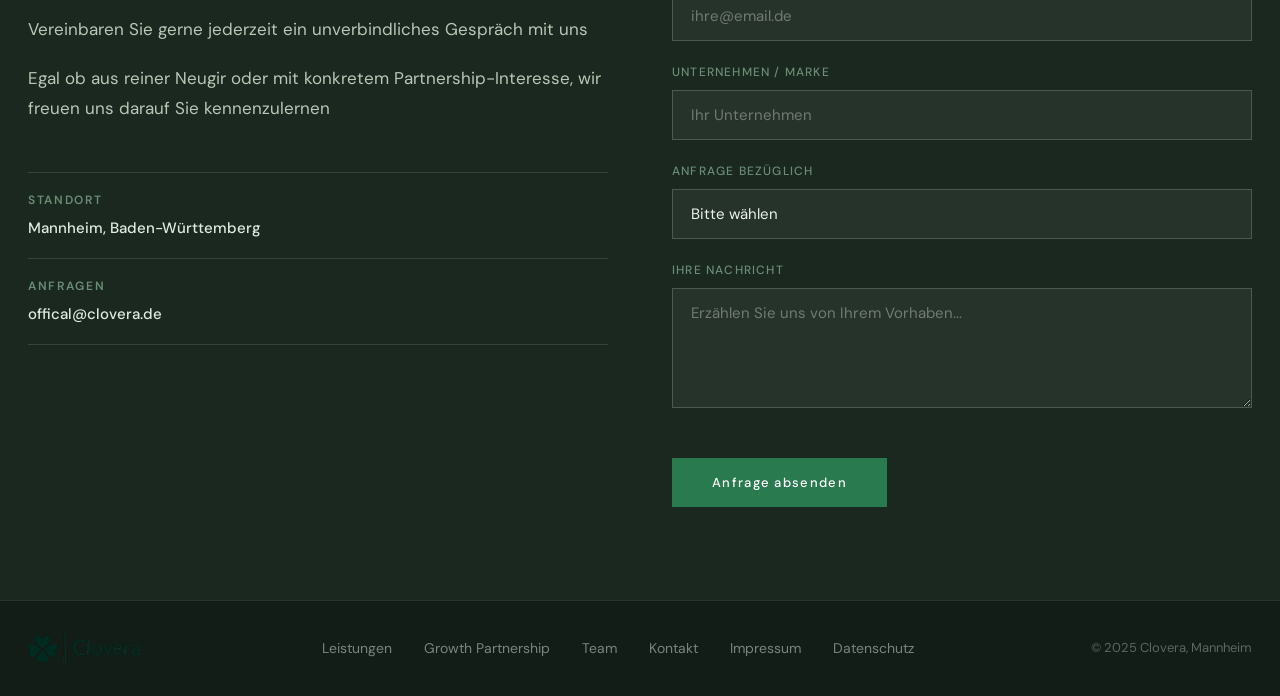
==== commit f705bf87: "upgraded UI and implemented post request functionality for emails" ====
--- a/Website/index.html
+++ b/Website/index.html
@@ -39,32 +39,130 @@
 
 <!-- HERO -->
 <section id="hero">
-  <div class="hero-left">
-    <p class="section-tag fade-up">Social Media Partner Agentur — Mannheim</p>
-    <h1 class="hero-h1 fade-up delay-1">Wachstum.<br><em>Durchdacht.</em><br>Nachhaltig.</h1>
-    <p class="hero-p fade-up delay-2">Clovera entwickelt strategische Social-Media-Präsenzen für Marken, die in Erinnerung bleiben. Kein Lärm — nur Wirkung. Als echter Partner auf Provisionsbasis.</p>
-    <div class="btn-row fade-up delay-3">
-      <a href="#partnership" class="btn-primary">Growth Partnership</a>
-      <a href="#team" class="btn-ghost">Das Team kennenlernen</a>
-    </div>
-  </div>
-  <div class="hero-right">
-    <p class="hero-kicker">Unsere Ergebnisse sprechen</p>
-    <div class="hero-stats">
-      <div class="hero-stat">
-        <div class="stat-num">180+</div>
-        <div class="stat-label">Betreute Marken</div>
-      </div>
-      <div class="hero-stat">
-        <div class="stat-num">4.8×</div>
-        <div class="stat-label">Durchschn. Reichweite</div>
-      </div>
-      <div class="hero-stat">
-        <div class="stat-num">97%</div>
-        <div class="stat-label">Kundenbindungsrate</div>
-      </div>
-    </div>
-    <p class="hero-tagline">"Wir wachsen nur,<br>wenn unsere Kunden wachsen."</p>
+  <div class="hero-grid">
+    <div class="hero-text">
+      <div class="hero-eyebrow fade-up">
+        <span class="eyebrow-mark"></span>
+        <span class="eyebrow-text">Clovera Media Partners · Mannheim</span>
+      </div>
+      <h1 class="hero-h1 fade-up delay-1">Wachstum.<br><em>Durchdacht.</em><br>Nachhaltig.</h1>
+      <p class="hero-p fade-up delay-2">Clovera begleitet Social-Media-Brands als echter Partner — strategisch, operativ, technisch und administrativ. Von Positionierung und Brand-Deals bis zu Prozessen, Analytics, Produktentwicklung und den Grundlagen rund um Gründung, Buchhaltung und Vermarktung.</p>
+
+      <div class="btn-row fade-up delay-3">
+        <a href="#partnership" class="btn-primary">
+          <span>Growth Partnership</span>
+          <svg viewBox="0 0 20 12" fill="none" xmlns="http://www.w3.org/2000/svg" aria-hidden="true">
+            <path d="M1 6H18M18 6L13 1M18 6L13 11" stroke="currentColor" stroke-width="1.3" stroke-linecap="round" stroke-linejoin="round"/>
+          </svg>
+        </a>
+        <a href="#team" class="btn-ghost">Das Team kennenlernen</a>
+      </div>
+    </div>
+
+    <aside class="hero-visual fade-up delay-2" aria-label="Growth Partner Framework">
+      <div class="visual-frame">
+        <div class="frame-corner frame-corner-tl"></div>
+        <div class="frame-corner frame-corner-tr"></div>
+        <div class="frame-corner frame-corner-bl"></div>
+        <div class="frame-corner frame-corner-br"></div>
+
+        <header class="visual-head">
+          <span class="visual-eyebrow">Growth Partner Framework</span>
+        </header>
+
+        <div class="visual-stage">
+          <div class="stage-ring stage-ring-outer" aria-hidden="true"></div>
+          <div class="stage-ring stage-ring-inner" aria-hidden="true"></div>
+
+          <svg class="stage-arcs" viewBox="0 0 400 400" fill="none" xmlns="http://www.w3.org/2000/svg" aria-hidden="true">
+            <defs>
+              <marker id="arrowMark" markerWidth="10" markerHeight="10" refX="8" refY="5" orient="auto" markerUnits="strokeWidth">
+                <path d="M1 1 L8 5 L1 9" stroke="#1e5c38" stroke-width="1.4" stroke-linecap="round" stroke-linejoin="round" fill="none"/>
+              </marker>
+            </defs>
+            <path class="stage-arc" d="M250 60 A150 150 0 0 1 340 150" marker-end="url(#arrowMark)"/>
+            <path class="stage-arc" d="M340 250 A150 150 0 0 1 250 340" marker-end="url(#arrowMark)"/>
+            <path class="stage-arc" d="M150 340 A150 150 0 0 1 60 250" marker-end="url(#arrowMark)"/>
+            <path class="stage-arc" d="M60 150 A150 150 0 0 1 150 60" marker-end="url(#arrowMark)"/>
+          </svg>
+
+          <div class="stage-center">
+            <svg viewBox="0 0 120 120" fill="none" xmlns="http://www.w3.org/2000/svg" aria-hidden="true">
+              <path d="M60 60 C60 60 42 42 34 28 C25 12 31 2 45 2 C57 2 60 17 60 31 C60 17 63 2 75 2 C89 2 95 12 86 28 C78 42 60 60 60 60Z" fill="#0f5136"/>
+              <path d="M60 60 C60 60 78 42 92 34 C108 25 118 31 118 45 C118 57 103 60 89 60 C103 60 118 63 118 75 C118 89 108 95 92 86 C78 78 60 60 60 60Z" fill="#1e6a47"/>
+              <path d="M60 60 C60 60 42 78 34 92 C25 108 31 118 45 118 C57 118 60 103 60 89 C60 103 63 118 75 118 C89 118 95 108 86 92 C78 78 60 60 60 60Z" fill="#0f5136"/>
+              <path d="M60 60 C60 60 42 42 28 34 C12 25 2 31 2 45 C2 57 17 60 31 60 C17 60 2 63 2 75 C2 89 12 95 28 86 C42 78 60 60 60 60Z" fill="#1e6a47"/>
+              <circle cx="60" cy="60" r="6" fill="#f6f5f1"/>
+            </svg>
+          </div>
+
+          <article class="pillar pillar-tl">
+            <span class="pillar-num">01</span>
+            <span class="pillar-icon" aria-hidden="true">
+              <svg viewBox="0 0 24 24" fill="none" xmlns="http://www.w3.org/2000/svg">
+                <path d="M7 4H15L19 8V20H7V4Z" stroke="currentColor" stroke-width="1.2" stroke-linejoin="round"/>
+                <path d="M15 4V8H19" stroke="currentColor" stroke-width="1.2" stroke-linejoin="round"/>
+                <path d="M10 13H16M10 16H14" stroke="currentColor" stroke-width="1.2" stroke-linecap="round"/>
+              </svg>
+            </span>
+            <h3>Deals & Network</h3>
+            <p>Akquise & Verhandlung von Brand-Deals und Cooperationen</p>
+          </article>
+
+          <article class="pillar pillar-tr">
+            <span class="pillar-num">02</span>
+            <span class="pillar-icon" aria-hidden="true">
+              <svg viewBox="0 0 24 24" fill="none" xmlns="http://www.w3.org/2000/svg">
+                <circle cx="12" cy="12" r="7.2" stroke="currentColor" stroke-width="1.2"/>
+                <circle cx="12" cy="12" r="3.4" stroke="currentColor" stroke-width="1.2"/>
+                <circle cx="12" cy="12" r="1" fill="currentColor"/>
+                <path d="M12 12L18.4 5.6" stroke="currentColor" stroke-width="1.2" stroke-linecap="round"/>
+              </svg>
+            </span>
+            <h3>Strategie & Brand</h3>
+            <p>Nachhaltige und effizente strategische Ausrichtung</p>
+          </article>
+
+          <article class="pillar pillar-bl">
+            <span class="pillar-num">03</span>
+            <span class="pillar-icon" aria-hidden="true">
+              <svg viewBox="0 0 24 24" fill="none" xmlns="http://www.w3.org/2000/svg">
+                <path d="M4 20H20" stroke="currentColor" stroke-width="1.2" stroke-linecap="round"/>
+                <rect x="6" y="14" width="3" height="6" fill="currentColor" opacity="0.35"/>
+                <rect x="10.5" y="11" width="3" height="9" fill="currentColor" opacity="0.6"/>
+                <rect x="15" y="7" width="3" height="13" fill="currentColor"/>
+                <path d="M5 12L11 7L14 9L20 4" stroke="currentColor" stroke-width="1.2" stroke-linecap="round" stroke-linejoin="round"/>
+              </svg>
+            </span>
+            <h3>Operations</h3>
+            <p>Schaffung von strukturierte und optimierte Prozesse</p>
+          </article>
+
+          <article class="pillar pillar-br">
+            <span class="pillar-num">04</span>
+            <span class="pillar-icon" aria-hidden="true">
+              <svg viewBox="0 0 24 24" fill="none" xmlns="http://www.w3.org/2000/svg">
+                <path d="M4 9L9 7L13 17L8 19L4 9Z" stroke="currentColor" stroke-width="1.2" stroke-linejoin="round"/>
+                <path d="M20 9L15 7L11 17L16 19L20 9Z" stroke="currentColor" stroke-width="1.2" stroke-linejoin="round" fill="currentColor" fill-opacity="0.18"/>
+                <path d="M8 13L12 16L16 13" stroke="currentColor" stroke-width="1.2" stroke-linecap="round" stroke-linejoin="round"/>
+              </svg>
+            </span>
+            <h3>Administration</h3>
+            <p>Unterstützung im Bereich Legal, Accounting, IT</p>
+          </article>
+        </div>
+
+
+      </div>
+    </aside>
+
+    <div class="hero-meta fade-up delay-3" aria-hidden="true">
+
+      <span class="meta-dot"></span>
+      <span>Mannheim · DE</span>
+      <span class="meta-dot"></span>
+      <span>Provisionsbasiert</span>
+    </div>
   </div>
 </section>
 
@@ -81,16 +179,16 @@
     </div>
     <div class="services-grid">
       <div class="service-card">
-        <div class="service-num">01</div>
         <div class="service-icon">
-          <svg width="36" height="36" viewBox="0 0 36 36" fill="none">
-            <rect x="4" y="4" width="12" height="12" rx="1" stroke="#1e5c38" stroke-width="1"/>
-            <rect x="20" y="4" width="12" height="12" rx="1" stroke="#1e5c38" stroke-width="1"/>
-            <rect x="4" y="20" width="12" height="12" rx="1" stroke="#1e5c38" stroke-width="1"/>
-            <rect x="20" y="20" width="12" height="12" rx="1" stroke="#ccc" stroke-width="0.75" stroke-dasharray="2 2"/>
-          </svg>
-        </div>
-        <div class="service-title">Deals & Collaboration-Akquise</div>
+          <svg viewBox="0 0 32 32" fill="none" xmlns="http://www.w3.org/2000/svg">
+            <rect x="4" y="4" width="10" height="10" rx="1" stroke="currentColor" stroke-width="1.4"/>
+            <rect x="18" y="4" width="10" height="10" rx="1" stroke="currentColor" stroke-width="1.4"/>
+            <rect x="4" y="18" width="10" height="10" rx="1" stroke="currentColor" stroke-width="1.4"/>
+            <rect x="18" y="18" width="10" height="10" rx="1" stroke="currentColor" stroke-width="1" stroke-dasharray="2 2" opacity="0.5"/>
+          </svg>
+        </div>
+        <div class="service-num">Akquise</div>
+        <div class="service-title">Deals & Collaboration</div>
         <div class="service-desc">Wir identifizieren passende Markenpartner, bereiten Ansprachen vor und unterstützen bei der Akquise von Brand-Deals, Sponsorings und langfristigen Kooperationen.</div>
         <div class="service-tags">
           <span class="tag">Brand Deals</span>
@@ -99,15 +197,15 @@
         </div>
       </div>
       <div class="service-card">
-        <div class="service-num">02</div>
         <div class="service-icon">
-          <svg width="36" height="36" viewBox="0 0 36 36" fill="none">
-            <circle cx="18" cy="18" r="12" stroke="#1e5c38" stroke-width="1"/>
-            <path d="M18 10 L18 18 L24 18" stroke="#1e5c38" stroke-width="1" stroke-linecap="round"/>
-            <circle cx="18" cy="18" r="2" fill="#1e5c38"/>
-          </svg>
-        </div>
-        <div class="service-title">Positionierung & Brand Building</div>
+          <svg viewBox="0 0 32 32" fill="none" xmlns="http://www.w3.org/2000/svg">
+            <circle cx="16" cy="16" r="10" stroke="currentColor" stroke-width="1.4"/>
+            <path d="M16 9 L16 16 L21 16" stroke="currentColor" stroke-width="1.4" stroke-linecap="round"/>
+            <circle cx="16" cy="16" r="1.8" fill="currentColor"/>
+          </svg>
+        </div>
+        <div class="service-num">Brand</div>
+        <div class="service-title">Positionierung & Building</div>
         <div class="service-desc">Wir schärfen Markenbild, Zielgruppe und Angebot so, dass Ihre Social-Media-Präsenz langfristig attraktiver für Brands, Partner und Communities wird.</div>
         <div class="service-tags">
           <span class="tag">Positionierung</span>
@@ -116,16 +214,16 @@
         </div>
       </div>
       <div class="service-card">
-        <div class="service-num">03</div>
         <div class="service-icon">
-          <svg width="36" height="36" viewBox="0 0 36 36" fill="none">
-            <polyline points="4,28 12,18 20,22 32,8" stroke="#1e5c38" stroke-width="1" stroke-linecap="round" stroke-linejoin="round"/>
-            <circle cx="12" cy="18" r="2" fill="#1e5c38"/>
-            <circle cx="20" cy="22" r="2" fill="#1e5c38"/>
-            <circle cx="32" cy="8" r="2" fill="#1e5c38"/>
-          </svg>
-        </div>
-        <div class="service-title">Growth & Performance</div>
+          <svg viewBox="0 0 32 32" fill="none" xmlns="http://www.w3.org/2000/svg">
+            <polyline points="4,25 11,16 18,20 28,7" stroke="currentColor" stroke-width="1.4" stroke-linecap="round" stroke-linejoin="round"/>
+            <circle cx="11" cy="16" r="1.8" fill="currentColor"/>
+            <circle cx="18" cy="20" r="1.8" fill="currentColor"/>
+            <circle cx="28" cy="7" r="1.8" fill="currentColor"/>
+          </svg>
+        </div>
+        <div class="service-num">Growth</div>
+        <div class="service-title">Performance & Analytics</div>
         <div class="service-desc">Wir helfen beim Skalieren Ihrer Social-Media-Präsenz mit klaren Best Practices, datengetriebenen Analytics und konkreten Insights für bessere Entscheidungen.</div>
         <div class="service-tags">
           <span class="tag">Growth</span>
@@ -278,8 +376,9 @@
       <div class="kontakt-grid">
         <div class="kontakt-left">
           <p class="section-tag">Kontakt</p>
-          <h2 class="section-h2 section-h2-light">Starten wir<br><em class="text-accent">gemeinsam.</em></h2>
-          <p>Egal ob Sie eine Marke aufbauen, skalieren oder neue Brand-Deals erschließen möchten — wir freuen uns auf das Gespräch.</p>
+          <h2 class="section-h2 section-h2-light">Starten wir <em class="text-accent">gemeinsam.</em></h2>
+          <p>Vereinbaren Sie gerne jederzeit ein unverbindliches Gespräch mit uns</p>
+          <p>Egal ob aus reiner Neugir oder mit konkretem Partnership-Interesse, wir freuen uns darauf Sie kennenzulernen</p>
           <div class="kontakt-info">
             <div class="kontakt-item">
               <div class="kontakt-item-label">Standort</div>
@@ -287,30 +386,26 @@
             </div>
             <div class="kontakt-item">
               <div class="kontakt-item-label">Anfragen</div>
-              <div class="kontakt-item-val">hello@clovera.de</div>
-            </div>
-            <div class="kontakt-item">
-              <div class="kontakt-item-label">Partnership</div>
-              <div class="kontakt-item-val">partnership@clovera.de</div>
-            </div>
-          </div>
-        </div>
-        <div class="kontakt-form">
+              <div class="kontakt-item-val">offical@clovera.de</div>
+            </div>
+          </div>
+        </div>
+        <form class="kontakt-form" id="contactForm" novalidate>
           <div class="form-group">
-            <label>Ihr Name</label>
-            <input type="text" placeholder="Vollständiger Name">
+            <label for="cf-name">Ihr Name</label>
+            <input id="cf-name" name="name" type="text" placeholder="Vollständiger Name" required>
           </div>
           <div class="form-group">
-            <label>E-Mail</label>
-            <input type="email" placeholder="ihre@email.de">
+            <label for="cf-email">E-Mail</label>
+            <input id="cf-email" name="email" type="email" placeholder="ihre@email.de" required>
           </div>
           <div class="form-group">
-            <label>Unternehmen / Marke</label>
-            <input type="text" placeholder="Ihr Unternehmen">
+            <label for="cf-company">Unternehmen / Marke</label>
+            <input id="cf-company" name="company" type="text" placeholder="Ihr Unternehmen" required>
           </div>
           <div class="form-group">
-            <label>Anfrage bezüglich</label>
-            <select>
+            <label for="cf-subject">Anfrage bezüglich</label>
+            <select id="cf-subject" name="subject" required>
               <option value="" disabled selected>Bitte wählen</option>
               <option>Growth Partnership Programm</option>
               <option>Deal- & Collaboration-Akquise</option>
@@ -320,11 +415,12 @@
             </select>
           </div>
           <div class="form-group">
-            <label>Ihre Nachricht</label>
-            <textarea placeholder="Erzählen Sie uns von Ihrem Vorhaben..."></textarea>
-          </div>
-          <button class="form-submit">Anfrage absenden</button>
-        </div>
+            <label for="cf-message">Ihre Nachricht</label>
+            <textarea id="cf-message" name="message" placeholder="Erzählen Sie uns von Ihrem Vorhaben..." required></textarea>
+          </div>
+          <p class="form-error" id="formError" role="alert" aria-live="polite"></p>
+          <button type="submit" class="form-submit">Anfrage absenden</button>
+        </form>
       </div>
     </div>
   </div>
@@ -377,13 +473,7 @@
     const nav = document.getElementById('navbar');
     nav.style.boxShadow = window.scrollY > 20 ? '0 1px 0 rgba(0,0,0,0.08)' : 'none';
   });
-
-  // Form submit
-  document.querySelector('.form-submit').addEventListener('click', function() {
-    this.textContent = 'Nachricht gesendet ✓';
-    this.style.background = '#1a4f30';
-    this.disabled = true;
-  });
 </script>
+<script src="contact.js"></script>
 </body>
 </html>
--- a/Website/styles.css
+++ b/Website/styles.css
@@ -22,10 +22,10 @@
     --bg-dark: #1a2820;
     --bg-darker: #111d16;
     --text: #111;
-    --text-mid: #444;
-    --text-muted: #888;
-    --border: rgba(0,0,0,0.1);
-    --border-light: rgba(0,0,0,0.07);
+    --text-mid: #2a2a2a;
+    --text-muted: #5a5a5a;
+    --border: rgba(0,0,0,0.22);
+    --border-light: rgba(0,0,0,0.14);
     --serif: 'Cormorant Garamond', Georgia, serif;
     --sans: 'DM Sans', sans-serif;
   }
@@ -50,7 +50,7 @@
     padding: 20px 28px;
     background: rgba(246,245,241,0.92);
     backdrop-filter: blur(12px);
-    border-bottom: 0.5px solid var(--border);
+    border-bottom: 1px solid var(--border);
     transition: padding 0.3s;
   }
   .nav-logo { display: flex; align-items: center; text-decoration: none; }
@@ -70,88 +70,481 @@
   .nav-logo .brand-logo img { width: 250px; left: -45px; top: -56px; }
   .nav-logo-text { font-family: var(--serif); font-size: 21px; font-weight: 400; letter-spacing: 0.08em; color: var(--text); }
   .nav-links { display: flex; gap: 30px; list-style: none; }
-  .nav-links a { font-size: 14px; font-weight: 300; color: var(--text-mid); text-decoration: none; letter-spacing: 0.03em; transition: color 0.2s; }
+  .nav-links a { font-size: 15px; font-weight: 400; color: var(--text); text-decoration: none; letter-spacing: 0.02em; transition: color 0.2s; }
   .nav-links a:hover { color: var(--green-mid); }
-  .nav-cta { font-size: 12px; font-weight: 500; letter-spacing: 0.09em; padding: 10px 24px; border: 1px solid var(--green-mid); color: var(--green-mid); background: transparent; cursor: pointer; font-family: var(--sans); transition: all 0.2s; text-decoration: none; }
+  .nav-cta { font-size: 13px; font-weight: 500; letter-spacing: 0.08em; padding: 11px 24px; border: 1.5px solid var(--green-mid); color: var(--green-mid); background: transparent; cursor: pointer; font-family: var(--sans); transition: all 0.2s; text-decoration: none; }
   .nav-cta:hover { background: var(--green-mid); color: #fff; }
   .nav-burger { display: none; flex-direction: column; gap: 5px; cursor: pointer; }
-  .nav-burger span { width: 24px; height: 1px; background: var(--text); display: block; transition: 0.3s; }
+  .nav-burger span { width: 24px; height: 1.5px; background: var(--text); display: block; transition: 0.3s; }
 
   /* ── HERO ── */
   #hero {
     height: 100svh;
     min-height: 100svh;
+    display: flex;
+    align-items: center;
+    padding-top: var(--nav-height);
+    position: relative;
+    overflow: hidden;
+    background:
+      radial-gradient(900px 600px at 88% 35%, rgba(234,243,230,0.55), transparent 70%),
+      radial-gradient(700px 500px at 6% 88%, rgba(234,243,230,0.45), transparent 70%),
+      var(--bg);
+  }
+  #hero::before {
+    content: '';
+    position: absolute;
+    inset: 0;
+    background-image:
+      linear-gradient(rgba(30,92,56,0.05) 1px, transparent 1px),
+      linear-gradient(90deg, rgba(30,92,56,0.05) 1px, transparent 1px);
+    background-size: 64px 64px;
+    background-position: center;
+    mask-image: radial-gradient(ellipse 70% 60% at 50% 50%, #000 30%, transparent 75%);
+    opacity: 0.6;
+    pointer-events: none;
+  }
+  #hero::after {
+    content: '';
+    position: absolute;
+    width: clamp(360px, 38vw, 540px);
+    height: clamp(360px, 38vw, 540px);
+    border: 0.5px solid rgba(30,92,56,0.10);
+    border-radius: 50%;
+    right: -8vw;
+    top: 30%;
+    transform: translateY(-50%);
+    pointer-events: none;
+  }
+  .hero-grid {
+    width: 100%;
+    max-width: 1320px;
+    margin: 0 auto;
+    padding: clamp(36px, 5vh, 76px) 28px clamp(28px, 4vh, 56px);
+    display: grid;
+    grid-template-columns: minmax(0, 1.05fr) minmax(0, 0.95fr);
+    grid-template-rows: 1fr auto;
+    grid-template-areas:
+      "text visual"
+      "meta meta";
+    gap: clamp(28px, 4vw, 64px);
+    align-items: center;
+    position: relative;
+    z-index: 1;
+  }
+  .hero-text {
+    grid-area: text;
+    position: relative;
+    z-index: 2;
+    max-width: 640px;
+  }
+  .hero-eyebrow {
+    display: flex;
+    align-items: center;
+    gap: 14px;
+    margin-bottom: 28px;
+  }
+  .eyebrow-mark {
+    width: 36px;
+    height: 1px;
+    background: var(--green-mid);
+    display: inline-block;
+  }
+  .eyebrow-text {
+    font-size: 12px;
+    letter-spacing: 0.2em;
+    text-transform: uppercase;
+    color: var(--green-mid);
+    font-weight: 600;
+  }
+  .section-tag {
+    font-size: 12px; letter-spacing: 0.18em; text-transform: uppercase;
+    color: var(--green-mid); font-weight: 600; margin-bottom: 28px;
+  }
+  .hero-h1 {
+    font-family: var(--serif);
+    font-size: clamp(48px, 5.6vw, 76px);
+    font-weight: 300;
+    line-height: 1.04;
+    letter-spacing: -0.01em;
+    color: var(--text);
+    margin-bottom: 28px;
+    max-width: 720px;
+  }
+  .hero-h1 em {
+    font-style: italic;
+    color: var(--green-mid);
+    position: relative;
+    padding-right: 0.12em;
+  }
+  .hero-p {
+    font-size: 18px; font-weight: 400; line-height: 1.7;
+    color: var(--text-mid); max-width: 600px; margin-bottom: 30px;
+  }
+  .hero-concepts {
+    display: flex;
+    flex-wrap: wrap;
+    gap: 6px;
+    max-width: 580px;
+    margin-bottom: 36px;
+  }
+  .hero-concepts span {
+    font-size: 12px;
+    font-weight: 500;
+    letter-spacing: 0.12em;
+    text-transform: uppercase;
+    color: var(--green-mid);
+    padding: 8px 13px;
+    border: 1px solid rgba(30,92,56,0.32);
+    background: rgba(255,255,255,0.55);
+    backdrop-filter: blur(2px);
+    transition: background 0.25s ease, color 0.25s ease;
+  }
+  .hero-concepts span:hover {
+    background: var(--green-mid);
+    color: var(--bg);
+  }
+  .btn-row { display: flex; align-items: center; gap: 28px; flex-wrap: wrap; }
+  .btn-primary {
+    font-size: 13px; font-weight: 500; letter-spacing: 0.1em;
+    padding: 16px 30px; background: var(--green-mid); color: #fff;
+    border: none; cursor: pointer; font-family: var(--sans);
+    text-decoration: none;
+    display: inline-flex; align-items: center; gap: 14px;
+    transition: background 0.25s ease, padding 0.25s ease, gap 0.25s ease;
+  }
+  .btn-primary svg { width: 18px; height: 11px; transition: transform 0.25s ease; }
+  .btn-primary:hover { background: var(--green-deep); gap: 18px; }
+  .btn-primary:hover svg { transform: translateX(3px); }
+  .btn-ghost {
+    font-size: 14px; font-weight: 400; color: var(--text-mid);
+    text-decoration: none;
+    background: none; border: none; padding: 0;
+    cursor: pointer; font-family: var(--sans);
+    position: relative;
+    transition: color 0.25s ease;
+  }
+  .btn-ghost::after {
+    content: '';
+    position: absolute;
+    left: 0; right: 0; bottom: -5px;
+    height: 1px;
+    background: var(--text-mid);
+    transform-origin: left center;
+    transition: background 0.25s ease, transform 0.35s cubic-bezier(0.65,0,0.35,1);
+  }
+  .btn-ghost:hover { color: var(--green-mid); }
+  .btn-ghost:hover::after { background: var(--green-mid); transform: scaleX(1.05); }
+
+  /* — Hero meta strip — */
+  .hero-meta {
+    grid-area: meta;
+    display: flex;
+    align-items: center;
+    gap: 16px;
+    font-size: 12px;
+    letter-spacing: 0.18em;
+    text-transform: uppercase;
+    font-weight: 500;
+    color: var(--text-muted);
+    padding-top: 20px;
+    border-top: 1px solid var(--border-light);
+    margin-top: 8px;
+  }
+  .hero-meta em { font-family: var(--serif); font-style: italic; font-weight: 400; text-transform: none; letter-spacing: 0.04em; padding-right: 4px; color: var(--text-mid); }
+  .meta-dot {
+    width: 3px; height: 3px; border-radius: 50%; background: var(--green-mid);
+    opacity: 0.55;
+  }
+
+  /* ── HERO VISUAL — Editorial Growth Framework ── */
+  .hero-visual {
+    grid-area: visual;
+    position: relative;
+    width: 100%;
+    aspect-ratio: 1 / 1.05;
+    max-width: 560px;
+    max-height: min(78svh, 620px);
+    justify-self: end;
+    align-self: center;
+    pointer-events: auto;
+  }
+  .visual-frame {
+    position: relative;
+    width: 100%;
+    height: 100%;
+    background:
+      linear-gradient(180deg, rgba(255,255,255,0.55), rgba(246,245,241,0.35) 70%),
+      var(--bg);
+    border: 1px solid rgba(30,92,56,0.28);
+    box-shadow:
+      0 1px 0 rgba(255,255,255,0.6) inset,
+      0 26px 60px -28px rgba(26,79,48,0.22),
+      0 2px 6px rgba(26,79,48,0.04);
+    display: grid;
+    grid-template-rows: auto 1fr auto;
+    padding: 22px 24px;
+  }
+  .frame-corner {
+    position: absolute;
+    width: 16px;
+    height: 16px;
+    border: 0 solid var(--green-mid);
+    pointer-events: none;
+  }
+  .frame-corner-tl { top: -2px; left: -2px; border-top-width: 2px; border-left-width: 2px; }
+  .frame-corner-tr { top: -2px; right: -2px; border-top-width: 2px; border-right-width: 2px; }
+  .frame-corner-bl { bottom: -2px; left: -2px; border-bottom-width: 2px; border-left-width: 2px; }
+  .frame-corner-br { bottom: -2px; right: -2px; border-bottom-width: 2px; border-right-width: 2px; }
+  .visual-head,
+  .visual-foot {
+    display: flex;
+    align-items: center;
+    justify-content: space-between;
+    gap: 12px;
+  }
+  .visual-eyebrow {
+    font-size: 11px;
+    letter-spacing: 0.22em;
+    text-transform: uppercase;
+    color: var(--green-mid);
+    font-weight: 600;
+  }
+  .visual-fig {
+    font-family: var(--serif);
+    font-style: italic;
+    font-size: 14px;
+    color: var(--text-mid);
+    letter-spacing: 0.02em;
+  }
+  .visual-foot {
+    padding-top: 18px;
+    border-top: 1px dashed rgba(30,92,56,0.3);
+  }
+  .foot-tag {
+    font-size: 11px;
+    letter-spacing: 0.22em;
+    text-transform: uppercase;
+    color: var(--text-mid);
+    font-weight: 600;
+  }
+  .foot-line { flex: 1; height: 1px; background: rgba(30,92,56,0.22); margin: 0 4px; }
+  .foot-italic em {
+    font-family: var(--serif);
+    font-style: italic;
+    font-size: 14px;
+    color: var(--green-light);
+    letter-spacing: 0.02em;
+  }
+
+  /* — Stage / radial composition — */
+  .visual-stage {
+    position: relative;
+    width: 100%;
+    height: 100%;
+    min-height: 0;
     display: grid;
     grid-template-columns: 1fr 1fr;
-    padding-top: var(--nav-height);
-  }
-  .hero-left {
-    display: flex; flex-direction: column; justify-content: center;
-    padding: 76px 32px;
-    border-right: 0.5px solid var(--border);
-  }
-  .section-tag {
-    font-size: 11px; letter-spacing: 0.16em; text-transform: uppercase;
-    color: var(--green-mid); font-weight: 500; margin-bottom: 28px;
-  }
-  .hero-h1 {
+    grid-template-rows: 1fr 1fr;
+    gap: 10px;
+    margin: 8px 0;
+    place-items: stretch;
+  }
+  .stage-ring {
+    position: absolute;
+    left: 50%;
+    top: 50%;
+    border-radius: 50%;
+    border: 1px dashed rgba(30,92,56,0.32);
+    transform: translate(-50%, -50%);
+    pointer-events: none;
+  }
+  .stage-ring-outer {
+    width: 78%;
+    aspect-ratio: 1;
+  }
+  .stage-ring-inner {
+    width: 36%;
+    aspect-ratio: 1;
+    border-style: solid;
+    border-color: rgba(30,92,56,0.18);
+  }
+  .stage-arcs {
+    position: absolute;
+    inset: 12%;
+    width: 76%;
+    height: 76%;
+    pointer-events: none;
+    overflow: visible;
+  }
+  .stage-arc {
+    stroke: #1e5c38;
+    stroke-width: 2.4;
+    fill: none;
+    stroke-linecap: round;
+    stroke-dasharray: 320;
+    stroke-dashoffset: 320;
+    animation: arcDraw 1.4s ease-out forwards;
+    animation-delay: 0.7s;
+    opacity: 0.95;
+  }
+  .stage-arc:nth-child(2) { animation-delay: 0.85s; }
+  .stage-arc:nth-child(3) { animation-delay: 1.0s; }
+  .stage-arc:nth-child(4) { animation-delay: 1.15s; }
+  .stage-arc:nth-child(5) { animation-delay: 1.30s; }
+  @keyframes arcDraw {
+    to { stroke-dashoffset: 0; }
+  }
+  .stage-center {
+    position: absolute;
+    left: 50%;
+    top: 50%;
+    width: clamp(74px, 15%, 100px);
+    aspect-ratio: 1;
+    transform: translate(-50%, -50%);
+    background:
+      radial-gradient(circle at 38% 32%, #ffffff 0%, #f0eee9 70%);
+    border: 1.5px solid rgba(30,92,56,0.35);
+    border-radius: 50%;
+    display: flex;
+    align-items: center;
+    justify-content: center;
+    box-shadow:
+      0 14px 30px -10px rgba(26,79,48,0.28),
+      0 0 0 5px rgba(246,245,241,0.85),
+      0 0 0 6px rgba(30,92,56,0.10);
+    z-index: 3;
+    animation: centerPop 0.7s cubic-bezier(0.34,1.56,0.64,1) 0.5s both;
+  }
+  .stage-center svg {
+    width: 56%;
+    height: 56%;
+    filter: drop-shadow(0 6px 10px rgba(26,79,48,0.22));
+  }
+  .stage-center-label {
+    position: absolute;
+    bottom: -28px;
+    left: 50%;
+    transform: translateX(-50%);
+    font-family: var(--sans);
+    font-size: 9px;
+    font-weight: 500;
+    letter-spacing: 0.24em;
+    text-transform: uppercase;
+    color: var(--text-muted);
+    white-space: nowrap;
+  }
+  .stage-center-label em {
     font-family: var(--serif);
-    font-size: 70px; font-weight: 300; line-height: 1.08;
-    color: var(--text); margin-bottom: 32px;
-  }
-  .hero-h1 em { font-style: italic; color: var(--green-mid); }
-  .hero-p {
-    font-size: 16px; font-weight: 300; line-height: 1.8;
-    color: var(--text-mid); max-width: 460px; margin-bottom: 44px;
-  }
-  .btn-row { display: flex; align-items: center; gap: 24px; }
-  .btn-primary {
-    font-size: 12px; font-weight: 500; letter-spacing: 0.1em;
-    padding: 14px 36px; background: var(--green-mid); color: #fff;
-    border: none; cursor: pointer; font-family: var(--sans);
-    text-decoration: none; display: inline-block; transition: background 0.2s;
-  }
-  .btn-primary:hover { background: var(--green-deep); }
-  .btn-ghost {
-    font-size: 13px; font-weight: 300; color: var(--text-mid);
-    text-decoration: underline; text-underline-offset: 5px;
-    text-decoration-color: var(--border); background: none; border: none;
-    cursor: pointer; font-family: var(--sans); transition: color 0.2s;
-  }
-  .btn-ghost:hover { color: var(--green-mid); }
-  .hero-right {
-    background: var(--bg-dark);
-    display: flex; flex-direction: column; justify-content: center;
-    padding: 76px 32px; position: relative; overflow: hidden;
-  }
-  .hero-right::before {
-    content: ''; position: absolute;
-    width: 340px; height: 340px; border-radius: 50%;
-    border: 0.5px solid rgba(200,223,199,0.15);
-    top: -80px; right: -80px;
-  }
-  .hero-right::after {
-    content: ''; position: absolute;
-    width: 200px; height: 200px; border-radius: 50%;
-    border: 0.5px solid rgba(200,223,199,0.1);
-    bottom: -60px; left: -60px;
-  }
-  .hero-kicker { font-size: 11px; letter-spacing: 0.16em; text-transform: uppercase; color: #7a9c83; font-weight: 300; margin-bottom: 48px; }
-  .hero-stats { display: flex; flex-direction: column; gap: 0; }
-  .hero-stat {
-    padding: 28px 0;
-    border-bottom: 0.5px solid rgba(255,255,255,0.07);
-    display: flex; justify-content: space-between; align-items: baseline;
-  }
-  .hero-stat:first-child { border-top: 0.5px solid rgba(255,255,255,0.07); }
-  .stat-num { font-family: var(--serif); font-size: 46px; font-weight: 300; color: var(--green-light); line-height: 1; }
-  .stat-label { font-size: 13px; color: #7a9c83; font-weight: 300; letter-spacing: 0.04em; }
-  .hero-tagline {
-    margin-top: 48px;
-    font-family: var(--serif); font-size: 22px; font-weight: 300;
-    font-style: italic; color: rgba(200,223,199,0.6); line-height: 1.5;
-  }
-
+    font-style: italic;
+    font-weight: 400;
+    font-size: 13px;
+    letter-spacing: 0.02em;
+    text-transform: none;
+    color: var(--green-mid);
+    padding-right: 4px;
+  }
+  @keyframes centerPop {
+    from { opacity: 0; transform: translate(-50%, -50%) scale(0.7); }
+    to { opacity: 1; transform: translate(-50%, -50%) scale(1); }
+  }
+
+  /* — Pillar tiles (4 quadrants, biased away from center medallion) — */
+  .pillar {
+    position: relative;
+    background:
+      radial-gradient(circle at var(--bias-x, 0%) var(--bias-y, 0%),
+        rgba(255,255,255,0.82) 0%,
+        rgba(255,255,255,0.62) 36%,
+        rgba(255,255,255,0.18) 70%,
+        rgba(255,255,255,0) 100%);
+    border: 1px solid rgba(30,92,56,0.28);
+    color: var(--green-mid);
+    display: flex;
+    flex-direction: column;
+    gap: 6px;
+    transition: background 0.3s ease, border-color 0.3s ease;
+    z-index: 2;
+    opacity: 0;
+    animation: pillarReveal 0.6s ease forwards;
+    min-height: 0;
+    overflow: hidden;
+  }
+  .pillar-tl { --bias-x: 0%; --bias-y: 0%; }
+  .pillar-tr { --bias-x: 100%; --bias-y: 0%; }
+  .pillar-bl { --bias-x: 0%; --bias-y: 100%; }
+  .pillar-br { --bias-x: 100%; --bias-y: 100%; }
+  .pillar::after {
+    content: '';
+    position: absolute;
+    width: 5px;
+    height: 5px;
+    background: var(--green-mid);
+    border-radius: 50%;
+    opacity: 0.55;
+  }
+  .pillar-tl::after { right: 10px; bottom: 10px; }
+  .pillar-tr::after { left: 10px; bottom: 10px; }
+  .pillar-bl::after { right: 10px; top: 10px; }
+  .pillar-br::after { left: 10px; top: 10px; }
+  .pillar-tl { animation-delay: 0.45s; padding: 18px 20px 56px; justify-content: flex-start; align-items: flex-start; }
+  .pillar-tr { animation-delay: 0.55s; padding: 18px 20px 56px; justify-content: flex-start; align-items: flex-end; text-align: right; }
+  .pillar-bl { animation-delay: 0.65s; padding: 56px 20px 18px; justify-content: flex-end; align-items: flex-start; }
+  .pillar-br { animation-delay: 0.75s; padding: 56px 20px 18px; justify-content: flex-end; align-items: flex-end; text-align: right; }
+  @keyframes pillarReveal {
+    from { opacity: 0; transform: translateY(10px); }
+    to { opacity: 1; transform: translateY(0); }
+  }
+  .pillar:hover {
+    background: rgba(234,243,230,0.85);
+    border-color: rgba(30,92,56,0.32);
+  }
+  .pillar-num {
+    font-family: var(--serif);
+    font-style: italic;
+    font-size: 15px;
+    color: var(--green-mid);
+    position: absolute;
+    letter-spacing: 0.04em;
+    line-height: 1;
+    opacity: 0.7;
+  }
+  .pillar-tl .pillar-num { top: 14px; right: 16px; }
+  .pillar-tr .pillar-num { top: 14px; left: 16px; }
+  .pillar-bl .pillar-num { bottom: 14px; right: 16px; }
+  .pillar-br .pillar-num { bottom: 14px; left: 16px; }
+  .pillar-icon {
+    display: inline-flex;
+    width: 26px;
+    height: 26px;
+    align-items: center;
+    justify-content: center;
+    color: var(--green-mid);
+  }
+  .pillar-icon svg { width: 100%; height: 100%; }
+  .pillar h3 {
+    font-family: var(--serif);
+    font-size: 21px;
+    font-weight: 500;
+    line-height: 1.15;
+    color: var(--text);
+    margin: 0;
+    letter-spacing: -0.005em;
+  }
+  .pillar h3 em {
+    font-style: italic;
+    font-weight: 400;
+    color: var(--green-mid);
+    padding: 0 1px;
+  }
+  .pillar p {
+    font-size: 13px;
+    line-height: 1.5;
+    color: var(--text-mid);
+    font-weight: 400;
+    margin: 0;
+    max-width: 18ch;
+  }
   /* ── SECTIONS ── */
   body > section {
     height: 100svh;
@@ -159,39 +552,69 @@
     scroll-snap-stop: always;
     overflow: hidden;
   }
-  section { border-top: 0.5px solid var(--border); }
+  section { border-top: 1px solid var(--border); }
   section:not(#hero) {
     display: flex;
     align-items: stretch;
   }
-  .container { max-width: 1320px; margin: 0 auto; padding: 0 28px; }
+  .container { max-width: 1520px; margin: 0 auto; padding: 0 28px; }
   section > .container,
   .partnership-shell > .container,
   .contact-shell > .container {
     width: 100%;
   }
   .section-header { display: flex; justify-content: space-between; align-items: flex-end; gap: 32px; margin-bottom: 48px; }
-  .section-h2 { font-family: var(--serif); font-size: 44px; font-weight: 300; color: var(--text); line-height: 1.16; }
-  .section-link { font-size: 13px; color: var(--green-mid); text-decoration: none; letter-spacing: 0.04em; border-bottom: 0.5px solid var(--green-mid); padding-bottom: 2px; }
+  .section-h2 { font-family: var(--serif); font-size: 46px; font-weight: 400; color: var(--text); line-height: 1.14; letter-spacing: -0.01em; }
+  .section-link { font-size: 14px; color: var(--green-mid); text-decoration: none; letter-spacing: 0.04em; border-bottom: 1.5px solid var(--green-mid); padding-bottom: 3px; font-weight: 500; }
 
   /* ── LEISTUNGEN ── */
   #leistungen { padding: 0; }
   .services-intro { max-width: 680px; }
-  .services-intro p { font-size: 16px; font-weight: 300; color: var(--text-mid); line-height: 1.8; margin-top: 16px; }
-  .services-grid { display: grid; grid-template-columns: repeat(3,1fr); border-top: 0.5px solid var(--border); }
+  .services-intro p { font-size: 17px; font-weight: 400; color: var(--text-mid); line-height: 1.7; margin-top: 18px; }
+  .services-grid {
+    display: grid;
+    grid-template-columns: repeat(3,1fr);
+    border-top: 1px solid var(--border);
+    align-items: stretch;
+  }
   .service-card {
-    padding: 38px 24px;
-    border-right: 0.5px solid var(--border);
+    padding: 42px 28px;
+    border-right: 1px solid var(--border);
     transition: background 0.3s;
+    display: flex;
+    flex-direction: column;
+    height: 100%;
   }
   .service-card:last-child { border-right: none; }
   .service-card:hover { background: var(--green-pale); }
-  .service-num { font-family: var(--serif); font-size: 13px; color: #bbb; margin-bottom: 28px; }
-  .service-icon { margin-bottom: 20px; }
-  .service-title { font-size: 18px; font-weight: 500; color: var(--text); margin-bottom: 12px; }
-  .service-desc { font-size: 14px; font-weight: 300; color: var(--text-mid); line-height: 1.75; }
-  .service-tags { display: flex; flex-wrap: wrap; gap: 6px; margin-top: 20px; }
-  .tag { font-size: 11px; padding: 4px 10px; border: 0.5px solid var(--border); color: var(--text-muted); letter-spacing: 0.04em; }
+  .service-icon {
+    width: 64px; height: 64px; border-radius: 50%;
+    display: flex; align-items: center; justify-content: center;
+    margin-bottom: 24px;
+    border: 1.5px solid rgba(30,92,56,0.3);
+    background: var(--green-pale);
+    color: var(--green-mid);
+  }
+  .service-icon svg { width: 30px; height: 30px; }
+  .service-num {
+    font-size: 12px; letter-spacing: 0.14em; text-transform: uppercase;
+    color: var(--green-mid); font-weight: 600; margin-bottom: 10px;
+    font-style: normal;
+    opacity: 1;
+    font-family: var(--sans);
+  }
+  .service-title {
+    font-family: var(--serif);
+    font-size: 28px;
+    font-weight: 400;
+    line-height: 1.18;
+    color: var(--text);
+    margin-bottom: 12px;
+    letter-spacing: -0.005em;
+  }
+  .service-desc { font-size: 15px; font-weight: 400; color: var(--text-mid); line-height: 1.65; }
+  .service-tags { display: flex; flex-wrap: wrap; gap: 6px; margin-top: auto; padding-top: 24px; }
+  .tag { font-size: 12px; padding: 5px 11px; border: 1px solid var(--border); color: var(--text-mid); letter-spacing: 0.04em; font-weight: 500; }
 
   /* ── GROWTH PARTNERSHIP ── */
   #partnership {
@@ -200,116 +623,145 @@
     border-top: none;
   }
   .partner-grid { display: grid; grid-template-columns: 1fr 1fr; gap: 56px; align-items: start; }
-  .partner-left .section-tag { color: #7a9c83; }
-  .partner-left .section-h2 { color: #e8f0e6; }
-  .partner-left p { font-size: 16px; font-weight: 300; color: #9db09a; line-height: 1.85; margin-top: 24px; margin-bottom: 36px; }
+  .partner-left .section-tag { color: #9bbc9f; }
+  .partner-left .section-h2 { color: #ecf3eb; }
+  .partner-left p { font-size: 17px; font-weight: 400; color: #b8c8b6; line-height: 1.75; margin-top: 24px; margin-bottom: 36px; }
   .partner-left .btn-primary { background: var(--green-accent); }
   .partner-left .btn-primary:hover { background: var(--green-mid); }
   .partner-right { display: flex; flex-direction: column; gap: 0; }
   .partner-item {
     padding: 28px 0;
-    border-bottom: 0.5px solid rgba(255,255,255,0.07);
+    border-bottom: 1px solid rgba(255,255,255,0.12);
     display: flex; gap: 24px; align-items: flex-start;
   }
-  .partner-item:first-child { border-top: 0.5px solid rgba(255,255,255,0.07); }
-  .partner-item-num { font-family: var(--serif); font-size: 28px; font-weight: 300; color: rgba(200,223,199,0.35); flex-shrink: 0; width: 32px; line-height: 1; padding-top: 2px; }
-  .partner-item-title { font-size: 15px; font-weight: 500; color: #c8dfc7; margin-bottom: 6px; }
-  .partner-item-desc { font-size: 14px; font-weight: 300; color: #7a9c83; line-height: 1.7; }
+  .partner-item:first-child { border-top: 1px solid rgba(255,255,255,0.12); }
+  .partner-item-num { font-family: var(--serif); font-style: italic; font-size: 30px; font-weight: 400; color: rgba(200,223,199,0.55); flex-shrink: 0; width: 32px; line-height: 1; padding-top: 2px; }
+  .partner-item-title { font-size: 17px; font-weight: 600; color: #dfecdd; margin-bottom: 8px; }
+  .partner-item-desc { font-size: 15px; font-weight: 400; color: #a6bda8; line-height: 1.6; }
   .provision-badge {
-    display: inline-flex; align-items: center; gap: 8px;
-    margin-top: 32px; padding: 12px 20px;
-    border: 0.5px solid rgba(200,223,199,0.2);
-    background: rgba(200,223,199,0.05);
-  }
-  .provision-badge span { font-size: 12px; color: #7a9c83; font-weight: 300; letter-spacing: 0.06em; }
-  .provision-badge strong { font-size: 12px; color: #c8dfc7; font-weight: 500; }
+    display: inline-flex; align-items: center; gap: 10px;
+    margin-top: 32px; padding: 13px 22px;
+    border: 1px solid rgba(200,223,199,0.32);
+    background: rgba(200,223,199,0.08);
+  }
+  .provision-badge span { font-size: 13px; color: #b8c8b6; font-weight: 400; letter-spacing: 0.04em; }
+  .provision-badge strong { font-size: 13px; color: #dfecdd; font-weight: 600; }
 
   /* ── TEAM ── */
   #team { padding: 0; }
-  .team-grid { display: grid; grid-template-columns: repeat(3,1fr); gap: 0; border-top: 0.5px solid var(--border); }
+  .team-grid { display: grid; grid-template-columns: repeat(3,1fr); gap: 0; border-top: 1px solid var(--border); align-items: stretch; }
   .team-card {
     padding: 42px 28px;
-    border-right: 0.5px solid var(--border);
+    border-right: 1px solid var(--border);
     transition: background 0.3s;
+    display: flex;
+    flex-direction: column;
+    height: 100%;
   }
   .team-card:last-child { border-right: none; }
   .team-card:hover { background: var(--green-pale); }
   .team-avatar {
     width: 64px; height: 64px; border-radius: 50%;
     display: flex; align-items: center; justify-content: center;
-    font-family: var(--serif); font-size: 22px; font-weight: 300;
-    margin-bottom: 24px; border: 0.5px solid var(--border);
+    font-family: var(--serif); font-size: 23px; font-weight: 400;
+    margin-bottom: 24px; border: 1.5px solid rgba(30,92,56,0.3);
     color: var(--green-mid); background: var(--green-pale);
   }
-  .team-role-tag { font-size: 11px; letter-spacing: 0.12em; text-transform: uppercase; color: var(--green-mid); font-weight: 500; margin-bottom: 10px; }
-  .team-name { font-family: var(--serif); font-size: 29px; font-weight: 300; color: var(--text); margin-bottom: 6px; }
-  .team-title { font-size: 14px; color: var(--text-muted); font-weight: 300; margin-bottom: 20px; }
-  .team-desc { font-size: 14px; font-weight: 300; color: var(--text-mid); line-height: 1.75; }
-  .team-focus { display: flex; flex-wrap: wrap; gap: 6px; margin-top: 20px; }
+  .team-role-tag { font-size: 12px; letter-spacing: 0.14em; text-transform: uppercase; color: var(--green-mid); font-weight: 600; margin-bottom: 10px; }
+  .team-name { font-family: var(--serif); font-size: 30px; font-weight: 400; color: var(--text); margin-bottom: 6px; letter-spacing: -0.005em; }
+  .team-title { font-size: 15px; color: var(--text-mid); font-weight: 400; margin-bottom: 20px; }
+  .team-desc { font-size: 15px; font-weight: 400; color: var(--text-mid); line-height: 1.65; }
+  .team-focus { display: flex; flex-wrap: wrap; gap: 6px; margin-top: auto; padding-top: 24px; }
 
   /* ── ÜBER UNS ── */
-  #about { padding: 0; background: #f0eeea; border-top: 0.5px solid var(--border); }
+  #about { padding: 0; background: #f0eeea; border-top: 1px solid var(--border); }
   .about-grid { display: grid; grid-template-columns: 1fr 1fr; gap: 56px; align-items: center; }
   .about-grid-copy { grid-template-columns: minmax(0, 1040px); }
-  .about-left .section-h2 { font-size: 50px; }
-  .about-left p { font-size: 16px; font-weight: 300; color: var(--text-mid); line-height: 1.85; margin-top: 20px; }
-  .mannheim-badge { margin-top: 36px; display: flex; align-items: center; gap: 12px; }
-  .mannheim-badge svg { opacity: 0.5; }
-  .mannheim-badge span { font-size: 12px; color: var(--text-muted); font-weight: 300; letter-spacing: 0.04em; }
+  .about-left .section-h2 { font-size: 52px; }
+  .about-left p { font-size: 17px; font-weight: 400; color: var(--text-mid); line-height: 1.75; margin-top: 20px; }
+  .mannheim-badge { margin-top: 36px; display: flex; align-items: center; gap: 12px; padding: 10px 16px; border: 1px solid var(--border-light); background: rgba(255,255,255,0.4); width: fit-content; }
+  .mannheim-badge svg { opacity: 0.7; }
+  .mannheim-badge span { font-size: 13px; color: var(--text-mid); font-weight: 500; letter-spacing: 0.04em; }
 
   /* ── KONTAKT ── */
   #kontakt { padding: 0; background: var(--bg-dark); border-top: none; }
   .kontakt-grid { display: grid; grid-template-columns: 1fr 1fr; gap: 64px; align-items: start; }
-  .kontakt-left .section-tag { color: #7a9c83; }
-  .kontakt-left .section-h2 { color: #e8f0e6; font-size: 44px; }
-  .kontakt-left p { font-size: 16px; font-weight: 300; color: #9db09a; line-height: 1.85; margin-top: 20px; }
+  .kontakt-left .section-tag { color: #9bbc9f; }
+  .kontakt-left .section-h2 { color: #ecf3eb; font-size: 46px; }
+  .kontakt-left p { font-size: 17px; font-weight: 400; color: #b8c8b6; line-height: 1.75; margin-top: 20px; }
   .kontakt-info { margin-top: 48px; display: flex; flex-direction: column; gap: 0; }
-  .kontakt-item { padding: 16px 0; border-bottom: 0.5px solid rgba(255,255,255,0.07); }
-  .kontakt-item:first-child { border-top: 0.5px solid rgba(255,255,255,0.07); }
-  .kontakt-item-label { font-size: 11px; letter-spacing: 0.12em; text-transform: uppercase; color: #4a7055; font-weight: 300; margin-bottom: 4px; }
-  .kontakt-item-val { font-size: 14px; color: #c8dfc7; font-weight: 300; }
-  .kontakt-form { display: flex; flex-direction: column; gap: 20px; }
+  .kontakt-item { padding: 18px 0; border-bottom: 1px solid rgba(255,255,255,0.12); }
+  .kontakt-item:first-child { border-top: 1px solid rgba(255,255,255,0.12); }
+  .kontakt-item-label { font-size: 12px; letter-spacing: 0.14em; text-transform: uppercase; color: #6b8c75; font-weight: 600; margin-bottom: 6px; }
+  .kontakt-item-val { font-size: 15px; color: #dfecdd; font-weight: 500; }
+  .kontakt-form { display: flex; flex-direction: column; gap: 22px; }
   .form-group { display: flex; flex-direction: column; gap: 8px; }
-  .form-group label { font-size: 11px; letter-spacing: 0.1em; text-transform: uppercase; color: #4a7055; font-weight: 300; }
+  .form-group label { font-size: 12px; letter-spacing: 0.1em; text-transform: uppercase; color: #6b8c75; font-weight: 500; }
   .form-group input, .form-group select, .form-group textarea {
-    background: rgba(255,255,255,0.04);
-    border: 0.5px solid rgba(255,255,255,0.12);
-    color: #e8f0e6;
+    background: rgba(255,255,255,0.05);
+    border: 1px solid rgba(255,255,255,0.18);
+    color: #ecf3eb;
     font-family: var(--sans);
-    font-size: 14px; font-weight: 300;
+    font-size: 15px; font-weight: 400;
     padding: 14px 18px;
     outline: none;
     transition: border-color 0.2s;
     width: 100%;
   }
-  .form-group input::placeholder, .form-group textarea::placeholder { color: rgba(255,255,255,0.2); }
-  .form-group input:focus, .form-group select:focus, .form-group textarea:focus { border-color: rgba(200,223,199,0.4); }
+  .form-group input::placeholder, .form-group textarea::placeholder { color: rgba(255,255,255,0.35); }
+  .form-group input:focus, .form-group select:focus, .form-group textarea:focus { border-color: rgba(200,223,199,0.6); }
   .form-group select { appearance: none; cursor: pointer; }
   .form-group select option { background: #1a2820; }
   .form-group textarea { resize: vertical; min-height: 120px; }
   .form-submit {
-    font-size: 12px; font-weight: 500; letter-spacing: 0.1em;
+    font-size: 13px; font-weight: 500; letter-spacing: 0.1em;
     padding: 16px 40px; background: var(--green-accent); color: #fff;
     border: none; cursor: pointer; font-family: var(--sans);
-    transition: background 0.2s; align-self: flex-start; margin-top: 8px;
+    transition: background 0.2s; align-self: flex-start; margin-top: 10px;
   }
   .form-submit:hover { background: var(--green-mid); }
+
+  .form-error {
+    font-size: 13px;
+    color: #e8a39c;
+    letter-spacing: 0.02em;
+    line-height: 1.4;
+    margin: -4px 0 0;
+    min-height: 0;
+    max-height: 0;
+    overflow: hidden;
+    opacity: 0;
+    transition: max-height 0.25s ease, opacity 0.25s ease, margin 0.25s ease;
+  }
+  .form-error.is-visible {
+    max-height: 60px;
+    opacity: 1;
+    margin: 4px 0 -4px;
+  }
+  .form-group.has-error input,
+  .form-group.has-error select,
+  .form-group.has-error textarea {
+    border-color: rgba(232,163,156,0.65);
+  }
+  .form-group.has-error label {
+    color: #e8a39c;
+  }
 
   /* ── FOOTER ── */
   footer {
     background: var(--bg-darker);
-    border-top: 0.5px solid rgba(255,255,255,0.06);
+    border-top: 1px solid rgba(255,255,255,0.1);
     padding: 32px 28px;
     display: flex; justify-content: space-between; align-items: center;
   }
   .footer-logo { display: flex; align-items: center; }
   .footer-logo .brand-logo { width: 116px; height: 31px; }
   .footer-logo .brand-logo img { width: 192px; left: -35px; top: -43px; }
-  .footer-logo-text { font-family: var(--serif); font-size: 17px; font-weight: 400; letter-spacing: 0.08em; color: #7a9c83; }
+  .footer-logo-text { font-family: var(--serif); font-size: 18px; font-weight: 400; letter-spacing: 0.08em; color: #9bbc9f; }
   .footer-links { display: flex; gap: 32px; }
-  .footer-links a { font-size: 13px; color: rgba(255,255,255,0.2); text-decoration: none; font-weight: 300; transition: color 0.2s; }
-  .footer-links a:hover { color: #7a9c83; }
-  .footer-copy { font-size: 12px; color: rgba(255,255,255,0.15); font-weight: 300; }
+  .footer-links a { font-size: 14px; color: rgba(255,255,255,0.45); text-decoration: none; font-weight: 400; transition: color 0.2s; }
+  .footer-links a:hover { color: #b8c8b6; }
+  .footer-copy { font-size: 13px; color: rgba(255,255,255,0.32); font-weight: 400; }
 
   /* ── ANIMATIONS ── */
   @keyframes fadeUp {
@@ -322,13 +774,26 @@
   .delay-3 { animation-delay: 0.4s; }
   .delay-4 { animation-delay: 0.55s; }
 
-  /* ── MOBILE ── */
+  /* ── RESPONSIVE ── */
   @media (max-height: 760px) and (min-width: 901px) {
-    .hero-h1 { font-size: 62px; margin-bottom: 24px; }
-    .hero-p { margin-bottom: 30px; }
-    .hero-left, .hero-right { padding: 48px 28px; }
-    .hero-stat { padding: 20px 0; }
-    .hero-tagline { margin-top: 30px; }
+    .hero-h1 { font-size: clamp(42px, 5vw, 62px); margin-bottom: 18px; }
+    .hero-p { font-size: 17px; margin-bottom: 18px; line-height: 1.6; }
+    .hero-grid { padding-top: 40px; padding-bottom: 32px; gap: clamp(24px, 3vw, 44px); }
+    .hero-concepts { margin-bottom: 24px; }
+    .hero-eyebrow { margin-bottom: 18px; }
+    .hero-visual { max-height: min(72svh, 500px); }
+    .visual-frame { padding: 16px 18px; }
+    .stage-center { width: clamp(64px, 13%, 84px); }
+    .pillar { gap: 6px; }
+    .pillar-tl, .pillar-tr { padding: 14px 16px 44px; }
+    .pillar-bl, .pillar-br { padding: 44px 16px 14px; }
+    .pillar h3 { font-size: 17px; }
+    .pillar p { font-size: 12px; line-height: 1.45; }
+    .pillar-num { font-size: 13px; }
+    .pillar-icon { width: 22px; height: 22px; }
+    .visual-eyebrow, .foot-tag { font-size: 10px; }
+    .visual-fig, .foot-italic em { font-size: 12px; }
+    .hero-meta { font-size: 11px; padding-top: 14px; }
     .section-header { margin-bottom: 30px; }
     .section-h2 { font-size: 40px; }
     .section-pad {
@@ -362,6 +827,16 @@
     .form-group textarea { min-height: 86px; }
   }
 
+  @media (max-width: 1120px) and (min-width: 901px) {
+    .hero-grid {
+      grid-template-columns: minmax(0, 1fr) minmax(0, 1fr);
+      gap: 32px;
+    }
+    .hero-visual { max-width: 460px; }
+    .pillar h3 { font-size: 17px; }
+    .pillar p { font-size: 12px; }
+  }
+
   @media (max-width: 900px) {
     html { scroll-snap-type: y proximity; }
     body > section {
@@ -374,10 +849,32 @@
     .nav-logo .brand-logo img { width: 225px; left: -41px; top: -50px; }
     .nav-links, .nav-cta { display: none; }
     .nav-burger { display: flex; }
-    #hero { grid-template-columns: 1fr; }
-    .hero-left { padding: 56px 18px 44px; border-right: none; border-bottom: 0.5px solid var(--border); }
-    .hero-h1 { font-size: 48px; }
-    .hero-right { padding: 44px 18px; }
+    #hero { align-items: flex-start; padding-top: calc(var(--nav-height) + 12px); }
+    .hero-grid {
+      grid-template-columns: 1fr;
+      grid-template-areas:
+        "text"
+        "visual"
+        "meta";
+      gap: 28px;
+      padding: 36px 18px 44px;
+    }
+    .hero-text { max-width: 100%; }
+    .hero-h1 { font-size: clamp(40px, 9vw, 56px); }
+    .hero-p { max-width: 100%; }
+    .hero-visual {
+      max-width: 520px;
+      justify-self: center;
+      aspect-ratio: 1 / 1;
+    }
+    .stage-center { width: clamp(64px, 13%, 84px); }
+    .pillar-tl, .pillar-tr { padding: 14px 16px 44px; }
+    .pillar-bl, .pillar-br { padding: 44px 16px 14px; }
+    .pillar h3 { font-size: 16px; }
+    .pillar p { font-size: 12px; }
+    .pillar-num { font-size: 13px; }
+    .pillar-icon { width: 22px; height: 22px; }
+    .hero-meta { flex-wrap: wrap; padding-top: 14px; font-size: 11px; }
     .container { padding: 0 18px; }
     .section-pad {
       min-height: 100svh;
@@ -435,9 +932,9 @@
     background: var(--bg-dark);
     padding: calc(var(--nav-height) + clamp(20px, 4svh, 40px)) 0 clamp(28px, 5svh, 56px);
   }
-  .section-h2-light { color: #e8f0e6; }
-  .section-h2-partnership { color: #e8f0e6; font-size: 48px; }
-  .text-accent { color: #7db891; }
+  .section-h2-light { color: #ecf3eb; }
+  .section-h2-partnership { color: #ecf3eb; font-size: 50px; }
+  .text-accent { color: #8fcaa3; }
   .text-green-mid { color: var(--green-mid); }
   .copy-tight-top { margin-top: 0; }
   .copy-small-top { margin-top: 16px; }
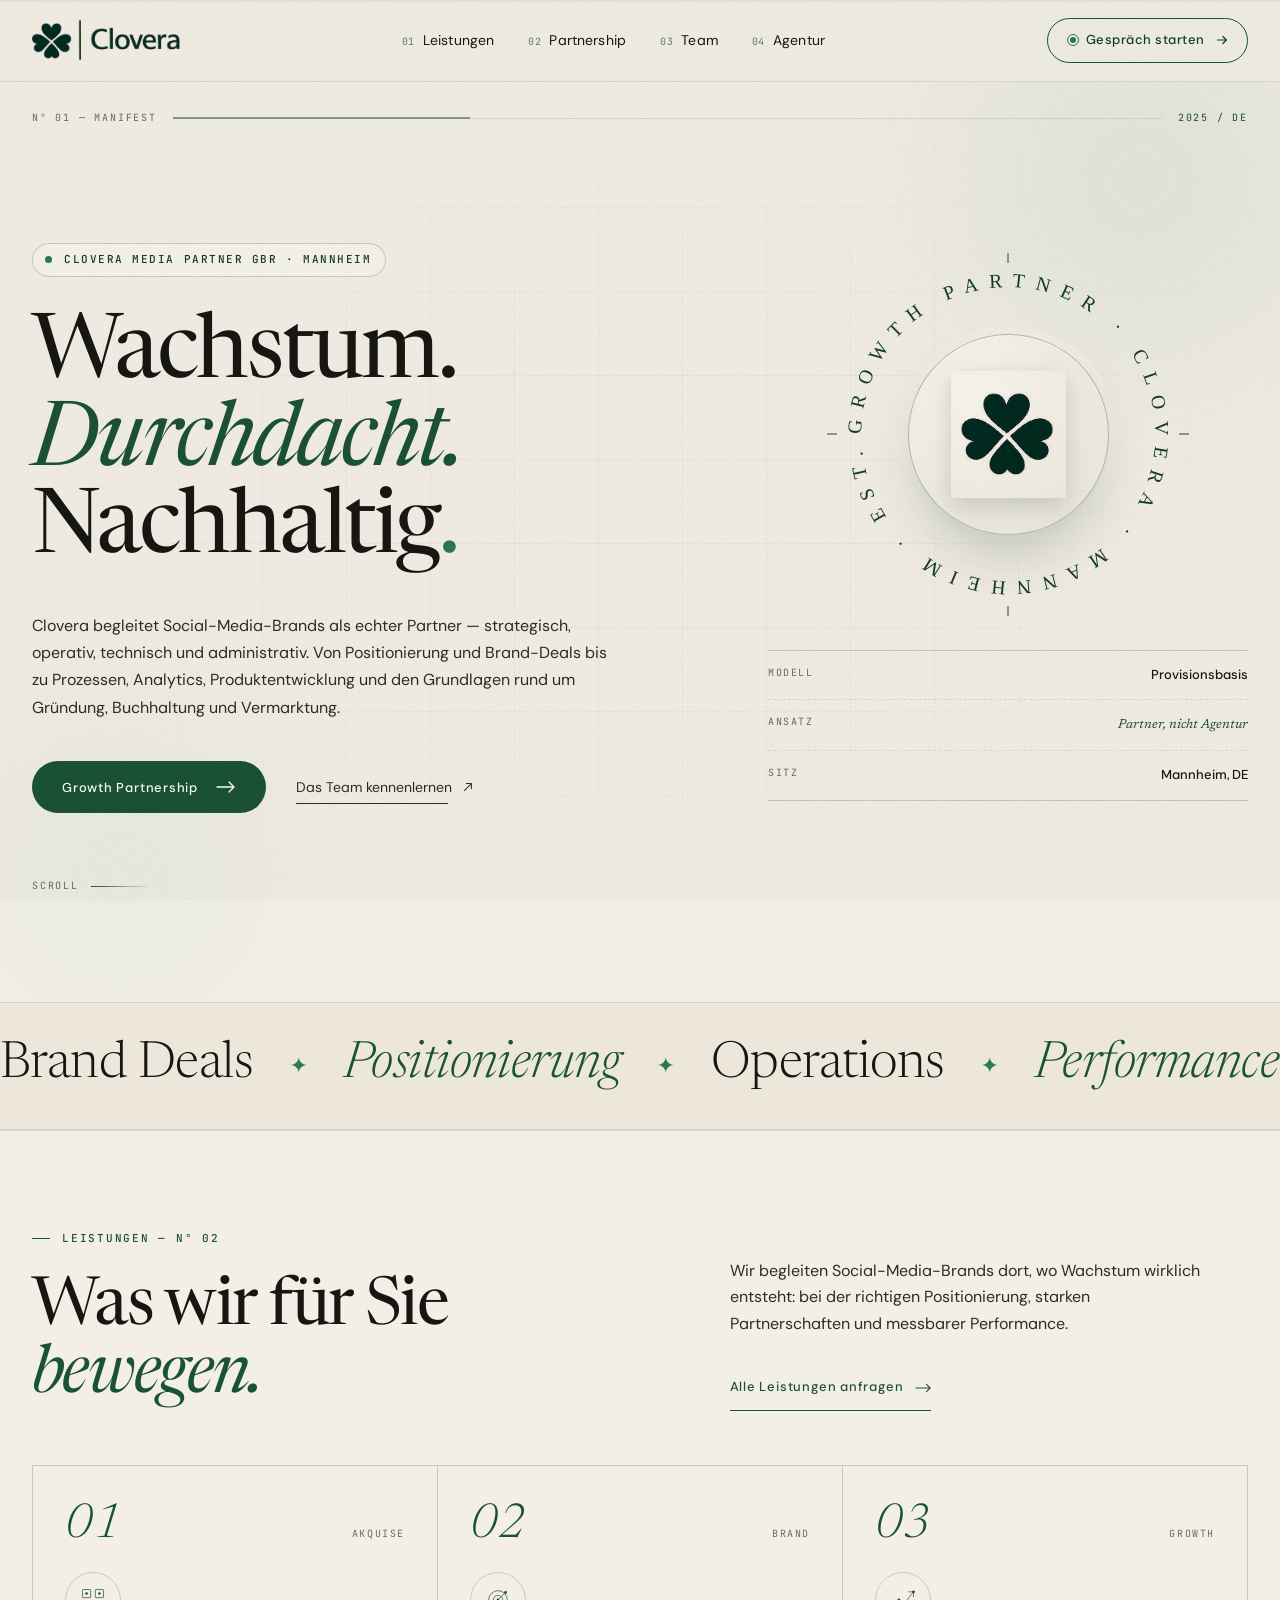
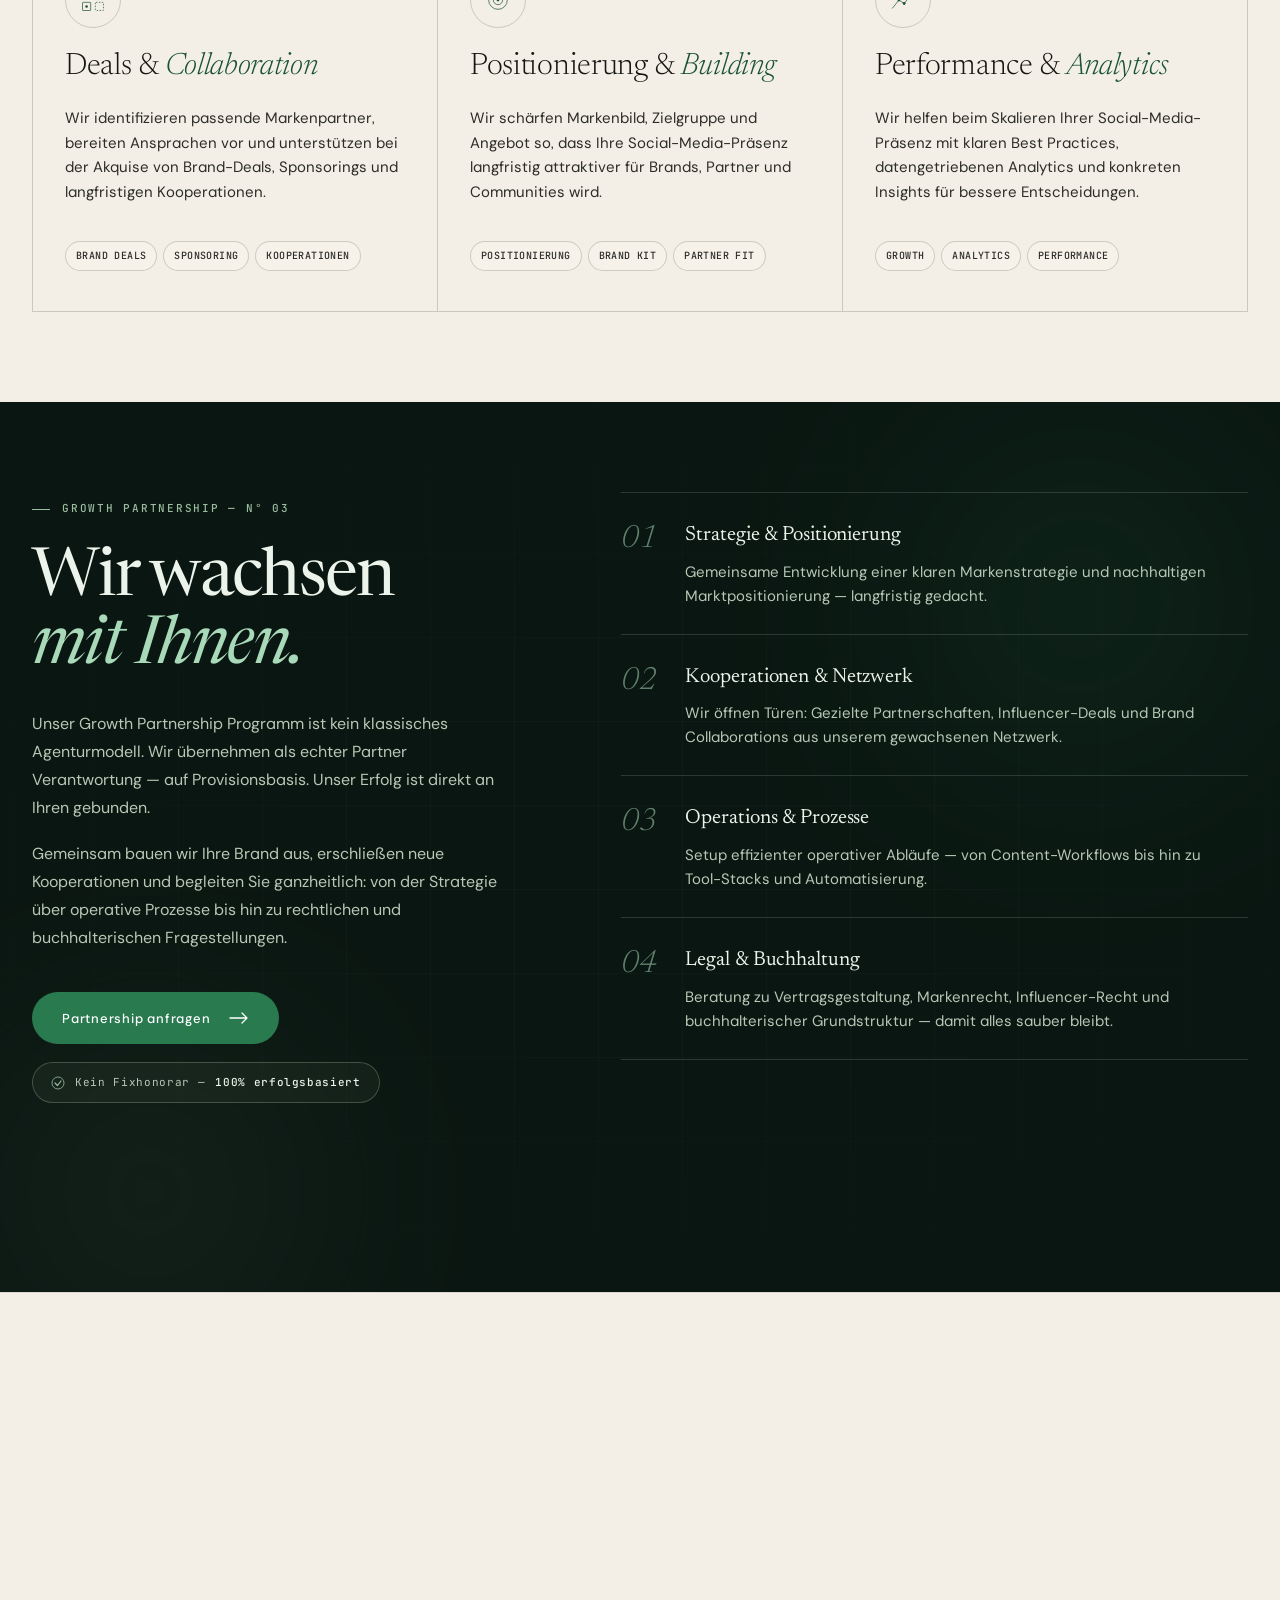
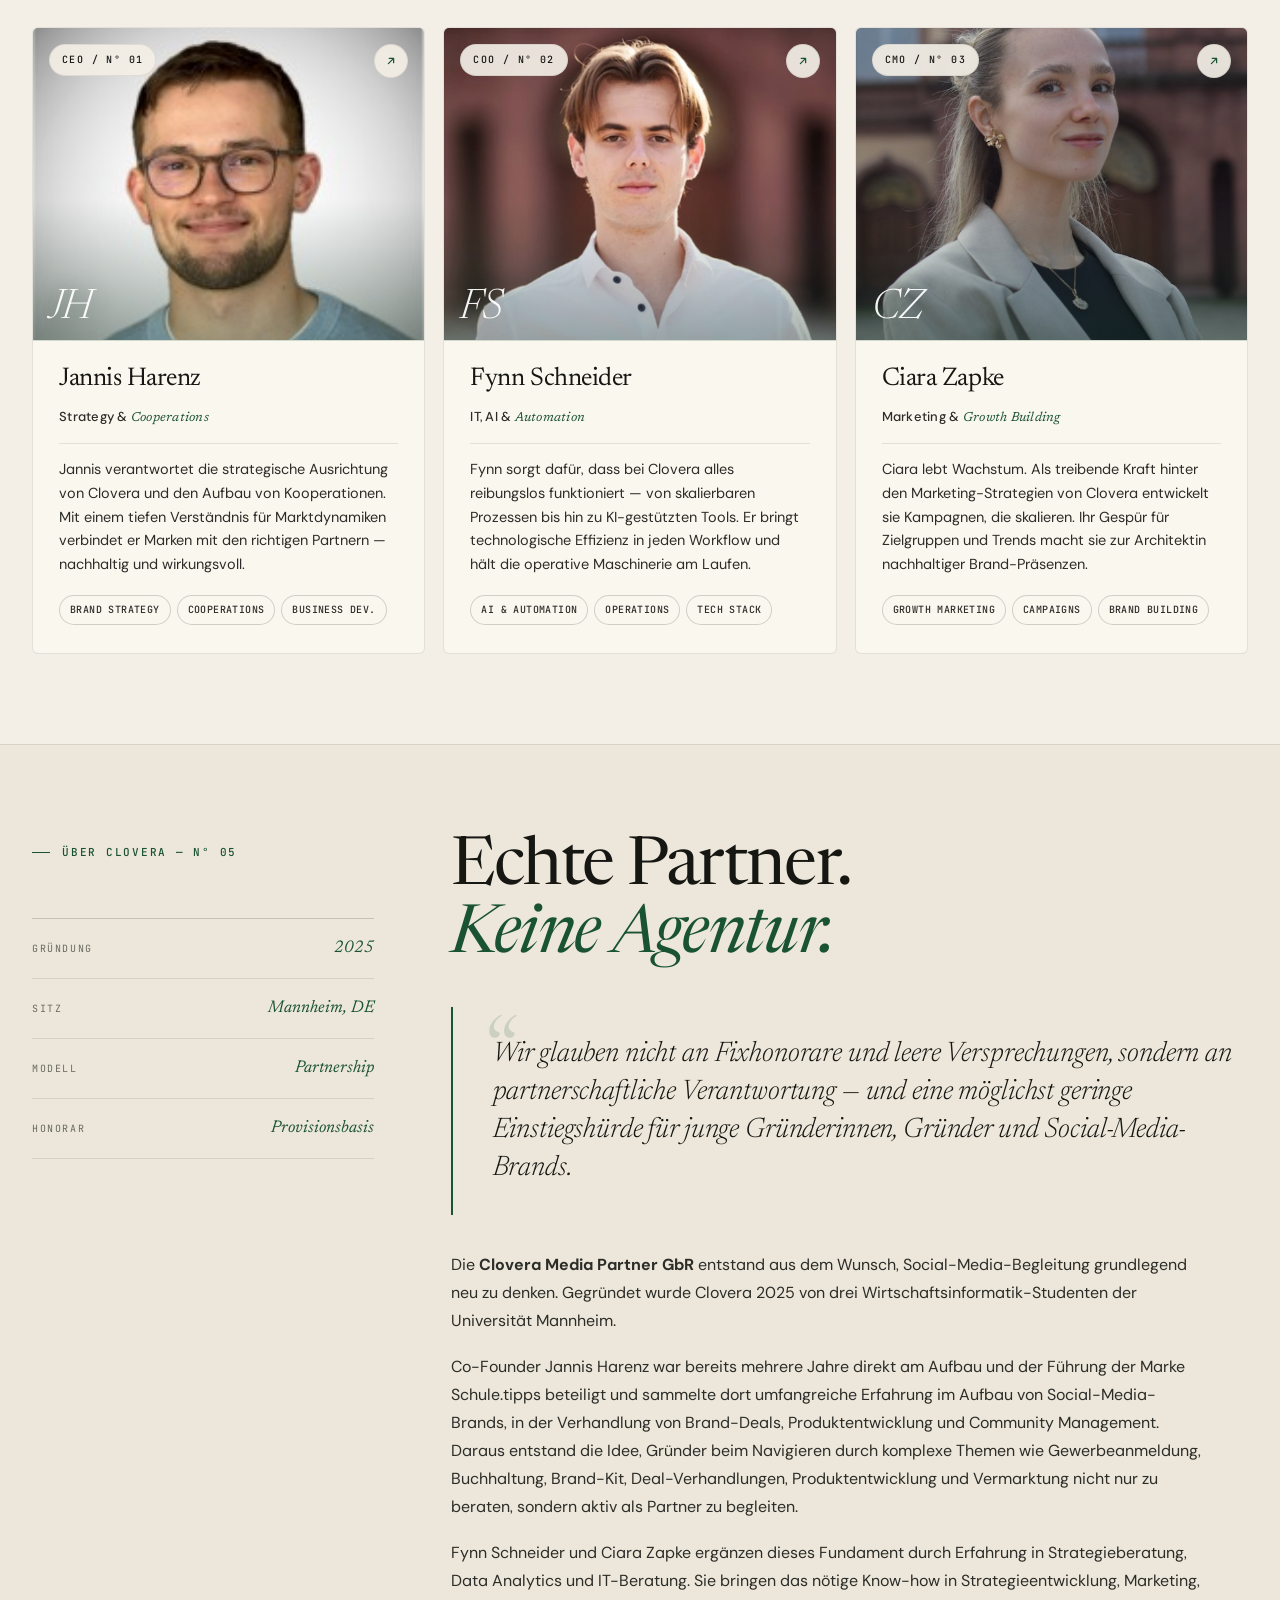
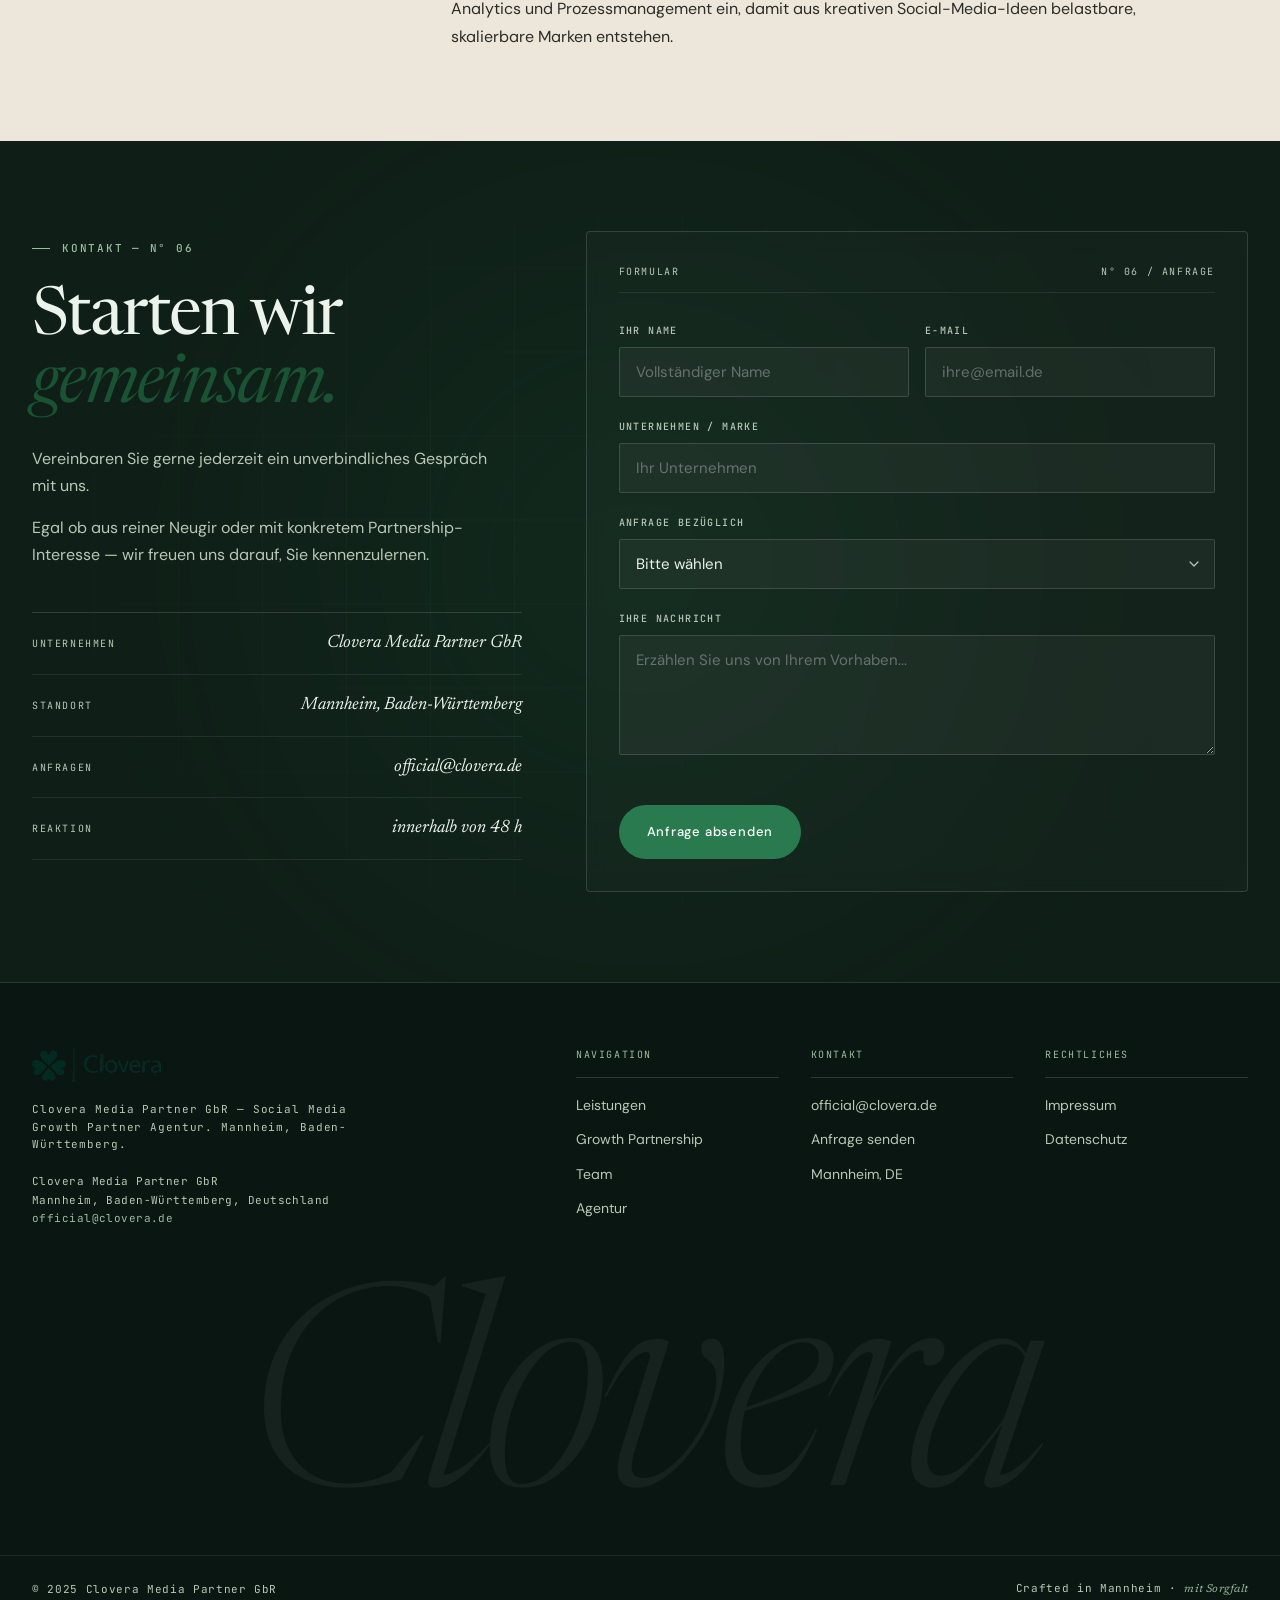
==== commit 3c7f8df2: "changed Website Design" ====
--- a/Website/index.html
+++ b/Website/index.html
@@ -1,368 +1,690 @@
 <!DOCTYPE html>
-<html lang="de">
+<html lang="de-DE">
 <head>
 <meta charset="UTF-8">
-<meta name="viewport" content="width=device-width, initial-scale=1.0">
-<title>Clovera — Social Media Partner Agentur</title>
+<meta name="viewport" content="width=device-width, initial-scale=1.0, viewport-fit=cover">
+<meta name="theme-color" content="#f4f1ea">
+
+<!-- Primary Meta -->
+<title>Clovera Media Partner GbR | Growth Partner Agentur · Mannheim</title>
+<meta name="description" content="Clovera Media Partner GbR — Growth Partner für Social-Media-Brands. Strategisch, operativ, administrativ. Provisionsbasiert. Sitz: Mannheim, Baden-Württemberg.">
+<meta name="keywords" content="Clovera, Clovera Media, Clovera Partner, Clovera Media Partner, Clovera Media Partner GbR, Clovera Agentur, Clovera Mannheim, Social Media Agentur Mannheim, Growth Partner, Social Media Partner, Brand Deals, Social Media Brand Building, Influencer Agentur Mannheim">
+<meta name="author" content="Clovera Media Partner GbR">
+<meta name="publisher" content="Clovera Media Partner GbR">
+<meta name="robots" content="index, follow, max-snippet:-1, max-image-preview:large, max-video-preview:-1">
+<meta name="googlebot" content="index, follow">
+<meta name="bingbot" content="index, follow">
+<meta name="rating" content="general">
+<meta name="revisit-after" content="7 days">
+<meta name="geo.region" content="DE-BW">
+<meta name="geo.placename" content="Mannheim">
+<meta name="geo.position" content="49.487459;8.466039">
+<meta name="ICBM" content="49.487459, 8.466039">
+<meta name="language" content="German">
+<link rel="canonical" href="https://clovera.de/">
+<link rel="alternate" hreflang="de" href="https://clovera.de/">
+<link rel="alternate" hreflang="x-default" href="https://clovera.de/">
+
+<!-- Open Graph -->
+<meta property="og:type" content="website">
+<meta property="og:site_name" content="Clovera Media Partner GbR">
+<meta property="og:title" content="Clovera Media Partner GbR | Growth Partner Agentur · Mannheim">
+<meta property="og:description" content="Growth Partner für Social-Media-Brands. Strategisch, operativ, administrativ — auf Provisionsbasis. Sitz: Mannheim, DE.">
+<meta property="og:url" content="https://clovera.de/">
+<meta property="og:locale" content="de_DE">
+<meta property="og:image" content="https://clovera.de/ressources/Clovera_Logo.png">
+<meta property="og:image:alt" content="Clovera Media Partner GbR Logo">
+<meta property="og:image:width" content="1200">
+<meta property="og:image:height" content="630">
+
+<!-- Twitter -->
+<meta name="twitter:card" content="summary_large_image">
+<meta name="twitter:title" content="Clovera Media Partner GbR | Growth Partner Agentur · Mannheim">
+<meta name="twitter:description" content="Growth Partner für Social-Media-Brands. Strategisch, operativ, administrativ — auf Provisionsbasis.">
+<meta name="twitter:image" content="https://clovera.de/ressources/Clovera_Logo.png">
+<meta name="twitter:image:alt" content="Clovera Media Partner GbR Logo">
+
+<!-- Favicons -->
+<link rel="icon" type="image/jpeg" href="ressources/Clovera.jpeg">
+<link rel="shortcut icon" href="ressources/Clovera.jpeg">
+<link rel="apple-touch-icon" href="ressources/Clovera_Logo.png">
+
+<!-- Fonts -->
 <link rel="preconnect" href="https://fonts.googleapis.com">
-<link href="https://fonts.googleapis.com/css2?family=Cormorant+Garamond:ital,wght@0,300;0,400;0,500;1,300;1,400&family=DM+Sans:wght@300;400;500&display=swap" rel="stylesheet">
+<link rel="preconnect" href="https://fonts.gstatic.com" crossorigin>
+<link href="https://fonts.googleapis.com/css2?family=Newsreader:ital,opsz,wght@0,6..72,300..700;1,6..72,300..700&family=DM+Sans:ital,opsz,wght@0,9..40,300..700;1,9..40,300..700&family=JetBrains+Mono:wght@400;500&display=swap" rel="stylesheet">
 <link rel="stylesheet" href="styles.css">
+
+<!-- Structured Data: Organization -->
+<script type="application/ld+json">
+{
+  "@context": "https://schema.org",
+  "@type": "Organization",
+  "@id": "https://clovera.de/#organization",
+  "name": "Clovera Media Partner GbR",
+  "legalName": "Clovera Media Partner GbR",
+  "alternateName": ["Clovera", "Clovera Media", "Clovera Partner", "Clovera Media Partner"],
+  "url": "https://clovera.de/",
+  "logo": {
+    "@type": "ImageObject",
+    "url": "https://clovera.de/ressources/Clovera_Logo.png",
+    "width": 512,
+    "height": 512
+  },
+  "image": "https://clovera.de/ressources/Clovera.jpeg",
+  "description": "Clovera Media Partner GbR ist eine Social Media Growth Partner Agentur aus Mannheim. Wir begleiten Social-Media-Brands strategisch, operativ, technisch und administrativ — auf Provisionsbasis.",
+  "slogan": "Wachstum. Durchdacht. Nachhaltig.",
+  "foundingDate": "2025",
+  "foundingLocation": {
+    "@type": "Place",
+    "name": "Mannheim, Baden-Württemberg, Deutschland"
+  },
+  "founder": [
+    {
+      "@type": "Person",
+      "name": "Jannis Harenz",
+      "jobTitle": "CEO — Strategy & Cooperations",
+      "worksFor": { "@id": "https://clovera.de/#organization" }
+    },
+    {
+      "@type": "Person",
+      "name": "Fynn Schneider",
+      "jobTitle": "COO — IT, AI & Automation",
+      "worksFor": { "@id": "https://clovera.de/#organization" }
+    },
+    {
+      "@type": "Person",
+      "name": "Ciara Zapke",
+      "jobTitle": "CMO — Marketing & Growth Building",
+      "worksFor": { "@id": "https://clovera.de/#organization" }
+    }
+  ],
+  "address": {
+    "@type": "PostalAddress",
+    "addressLocality": "Mannheim",
+    "addressRegion": "Baden-Württemberg",
+    "addressCountry": "DE"
+  },
+  "areaServed": [
+    { "@type": "Country", "name": "Deutschland" },
+    { "@type": "Country", "name": "Österreich" },
+    { "@type": "Country", "name": "Schweiz" }
+  ],
+  "knowsAbout": [
+    "Social Media Marketing",
+    "Brand Building",
+    "Brand Deals",
+    "Influencer Marketing",
+    "Growth Marketing",
+    "Performance Analytics",
+    "Social Media Strategy",
+    "Content Operations"
+  ],
+  "contactPoint": {
+    "@type": "ContactPoint",
+    "email": "official@clovera.de",
+    "contactType": "customer service",
+    "availableLanguage": ["German", "English"],
+    "areaServed": "DE"
+  },
+  "sameAs": []
+}
+</script>
+
+<!-- Structured Data: LocalBusiness -->
+<script type="application/ld+json">
+{
+  "@context": "https://schema.org",
+  "@type": "ProfessionalService",
+  "@id": "https://clovera.de/#business",
+  "name": "Clovera Media Partner GbR",
+  "alternateName": ["Clovera", "Clovera Media", "Clovera Partner"],
+  "description": "Social Media Growth Partner Agentur. Strategie, Brand Deals, Operations, Analytics und Administration für Social-Media-Brands.",
+  "url": "https://clovera.de/",
+  "image": "https://clovera.de/ressources/Clovera_Logo.png",
+  "priceRange": "Provisionsbasis",
+  "address": {
+    "@type": "PostalAddress",
+    "addressLocality": "Mannheim",
+    "addressRegion": "Baden-Württemberg",
+    "addressCountry": "DE"
+  },
+  "geo": {
+    "@type": "GeoCoordinates",
+    "latitude": 49.487459,
+    "longitude": 8.466039
+  },
+  "areaServed": { "@type": "Country", "name": "Deutschland" },
+  "serviceType": [
+    "Social Media Agentur",
+    "Growth Partner",
+    "Brand Deal Akquise",
+    "Brand Building",
+    "Performance Marketing",
+    "Influencer Marketing"
+  ]
+}
+</script>
+
+<!-- Structured Data: WebSite + SearchAction -->
+<script type="application/ld+json">
+{
+  "@context": "https://schema.org",
+  "@type": "WebSite",
+  "@id": "https://clovera.de/#website",
+  "name": "Clovera Media Partner GbR",
+  "alternateName": "Clovera",
+  "url": "https://clovera.de/",
+  "inLanguage": "de-DE",
+  "publisher": { "@id": "https://clovera.de/#organization" }
+}
+</script>
+
+<!-- Structured Data: WebPage -->
+<script type="application/ld+json">
+{
+  "@context": "https://schema.org",
+  "@type": "WebPage",
+  "@id": "https://clovera.de/#webpage",
+  "url": "https://clovera.de/",
+  "name": "Clovera Media Partner GbR | Growth Partner Agentur · Mannheim",
+  "description": "Clovera Media Partner GbR ist Ihr Growth Partner für Social-Media-Brands aus Mannheim.",
+  "inLanguage": "de-DE",
+  "isPartOf": { "@id": "https://clovera.de/#website" },
+  "about": { "@id": "https://clovera.de/#organization" },
+  "primaryImageOfPage": "https://clovera.de/ressources/Clovera_Logo.png"
+}
+</script>
+
+<!-- Structured Data: Breadcrumb (single-page navigation) -->
+<script type="application/ld+json">
+{
+  "@context": "https://schema.org",
+  "@type": "BreadcrumbList",
+  "itemListElement": [
+    { "@type": "ListItem", "position": 1, "name": "Clovera", "item": "https://clovera.de/" },
+    { "@type": "ListItem", "position": 2, "name": "Leistungen", "item": "https://clovera.de/#leistungen" },
+    { "@type": "ListItem", "position": 3, "name": "Growth Partnership", "item": "https://clovera.de/#partnership" },
+    { "@type": "ListItem", "position": 4, "name": "Team", "item": "https://clovera.de/#team" },
+    { "@type": "ListItem", "position": 5, "name": "Über Clovera", "item": "https://clovera.de/#about" },
+    { "@type": "ListItem", "position": 6, "name": "Kontakt", "item": "https://clovera.de/#kontakt" }
+  ]
+}
+</script>
 </head>
 <body>
 
+<!-- SVG GRAIN FILTER -->
+<svg class="svg-defs" aria-hidden="true">
+  <filter id="grainy">
+    <feTurbulence type="fractalNoise" baseFrequency="0.85" numOctaves="2" stitchTiles="stitch"/>
+    <feColorMatrix values="0 0 0 0 0  0 0 0 0 0  0 0 0 0 0  0 0 0 0.08 0"/>
+  </filter>
+</svg>
+<div class="grain" aria-hidden="true"></div>
+
+<!-- SCROLL PROGRESS -->
+<div class="scroll-progress" aria-hidden="true"><span></span></div>
+
 <!-- NAV -->
 <nav id="navbar">
-  <a href="#" class="nav-logo">
+  <a href="#" class="nav-logo" aria-label="Clovera Media Partner GbR — Startseite">
     <span class="brand-logo" aria-hidden="true">
-      <img src="ressources/Clovera_Logo.png" alt="">
+      <img src="ressources/Clovera_Logo.png" alt="Clovera Media Partner GbR Logo" width="250" height="64">
     </span>
-    <span class="nav-logo-text visually-hidden">Clovera</span>
+    <span class="visually-hidden">Clovera Media Partner GbR</span>
   </a>
+
   <ul class="nav-links">
-    <li><a href="#leistungen">Leistungen</a></li>
-    <li><a href="#partnership">Growth Partnership</a></li>
-    <li><a href="#team">Team</a></li>
-    <li><a href="#about">Agentur</a></li>
+    <li><a href="#leistungen" data-magnetic><span class="nav-idx">01</span><span class="nav-label">Leistungen</span></a></li>
+    <li><a href="#partnership" data-magnetic><span class="nav-idx">02</span><span class="nav-label">Partnership</span></a></li>
+    <li><a href="#team" data-magnetic><span class="nav-idx">03</span><span class="nav-label">Team</span></a></li>
+    <li><a href="#about" data-magnetic><span class="nav-idx">04</span><span class="nav-label">Agentur</span></a></li>
   </ul>
-  <a href="#kontakt" class="nav-cta">Gespräch starten</a>
-  <div class="nav-burger" onclick="toggleMenu()">
-    <span></span><span></span><span></span>
-  </div>
+
+  <a href="#kontakt" class="nav-cta" data-magnetic>
+    <span class="nav-cta-pulse" aria-hidden="true"></span>
+    <span>Gespräch starten</span>
+    <svg viewBox="0 0 16 16" aria-hidden="true"><path d="M3 8h10m0 0L9 4m4 4l-4 4" stroke="currentColor" stroke-width="1.4" fill="none" stroke-linecap="round" stroke-linejoin="round"/></svg>
+  </a>
+
+  <button class="nav-burger" id="navBurger" aria-label="Menü öffnen" aria-expanded="false">
+    <span></span><span></span>
+  </button>
 </nav>
 
-<div class="mobile-menu" id="mobileMenu">
-  <a href="#leistungen" onclick="toggleMenu()">Leistungen</a>
-  <a href="#partnership" onclick="toggleMenu()">Growth Partnership</a>
-  <a href="#team" onclick="toggleMenu()">Team</a>
-  <a href="#kontakt" onclick="toggleMenu()">Kontakt</a>
+<!-- MOBILE MENU -->
+<div class="mobile-menu" id="mobileMenu" aria-hidden="true">
+  <div class="mm-grain" aria-hidden="true"></div>
+  <div class="mobile-menu-head">
+    <span class="mm-tag">Navigation</span>
+    <span class="mm-tag">Clovera · 25</span>
+  </div>
+  <ul class="mobile-menu-links">
+    <li style="--i:1"><a href="#leistungen"><span class="mm-num">01</span><span class="mm-text">Leistungen</span><svg viewBox="0 0 24 12"><path d="M1 6h22m0 0l-5-5m5 5l-5 5" stroke="currentColor" stroke-width="1.2" fill="none" stroke-linecap="round"/></svg></a></li>
+    <li style="--i:2"><a href="#partnership"><span class="mm-num">02</span><span class="mm-text">Growth Partnership</span><svg viewBox="0 0 24 12"><path d="M1 6h22m0 0l-5-5m5 5l-5 5" stroke="currentColor" stroke-width="1.2" fill="none" stroke-linecap="round"/></svg></a></li>
+    <li style="--i:3"><a href="#team"><span class="mm-num">03</span><span class="mm-text">Team</span><svg viewBox="0 0 24 12"><path d="M1 6h22m0 0l-5-5m5 5l-5 5" stroke="currentColor" stroke-width="1.2" fill="none" stroke-linecap="round"/></svg></a></li>
+    <li style="--i:4"><a href="#about"><span class="mm-num">04</span><span class="mm-text">Agentur</span><svg viewBox="0 0 24 12"><path d="M1 6h22m0 0l-5-5m5 5l-5 5" stroke="currentColor" stroke-width="1.2" fill="none" stroke-linecap="round"/></svg></a></li>
+    <li style="--i:5"><a href="#kontakt"><span class="mm-num">05</span><span class="mm-text">Kontakt</span><svg viewBox="0 0 24 12"><path d="M1 6h22m0 0l-5-5m5 5l-5 5" stroke="currentColor" stroke-width="1.2" fill="none" stroke-linecap="round"/></svg></a></li>
+  </ul>
+  <div class="mobile-menu-foot">
+    <a href="mailto:official@clovera.de">official@clovera.de</a>
+    <span>Mannheim — Baden-Württemberg, DE</span>
+  </div>
 </div>
+
+<main id="main">
 
 <!-- HERO -->
 <section id="hero">
-  <div class="hero-grid">
-    <div class="hero-text">
-      <div class="hero-eyebrow fade-up">
-        <span class="eyebrow-mark"></span>
-        <span class="eyebrow-text">Clovera Media Partners · Mannheim</span>
-      </div>
-      <h1 class="hero-h1 fade-up delay-1">Wachstum.<br><em>Durchdacht.</em><br>Nachhaltig.</h1>
-      <p class="hero-p fade-up delay-2">Clovera begleitet Social-Media-Brands als echter Partner — strategisch, operativ, technisch und administrativ. Von Positionierung und Brand-Deals bis zu Prozessen, Analytics, Produktentwicklung und den Grundlagen rund um Gründung, Buchhaltung und Vermarktung.</p>
-
-      <div class="btn-row fade-up delay-3">
-        <a href="#partnership" class="btn-primary">
-          <span>Growth Partnership</span>
-          <svg viewBox="0 0 20 12" fill="none" xmlns="http://www.w3.org/2000/svg" aria-hidden="true">
-            <path d="M1 6H18M18 6L13 1M18 6L13 11" stroke="currentColor" stroke-width="1.3" stroke-linecap="round" stroke-linejoin="round"/>
+  <div class="hero-bg" aria-hidden="true">
+    <div class="hero-orb hero-orb-1"></div>
+    <div class="hero-orb hero-orb-2"></div>
+  </div>
+
+  <div class="hero-inner">
+    <div class="hero-rail" aria-hidden="true">
+      <span class="rail-label">N&deg; 01 — Manifest</span>
+      <span class="rail-line"></span>
+      <span class="rail-label rail-label-end">2025 / DE</span>
+    </div>
+
+    <div class="hero-grid">
+      <div class="hero-text">
+        <div class="hero-eyebrow reveal">
+          <span class="eyebrow-dot"></span>
+          <span class="eyebrow-text">Clovera Media Partner GbR · Mannheim</span>
+        </div>
+
+        <h1 class="hero-h1">
+          <span class="visually-hidden">Clovera Media Partner GbR — Growth Partner Agentur Mannheim. </span>
+          <span class="line reveal" style="--d:.1s">Wachstum.</span>
+          <span class="line reveal" style="--d:.2s"><em>Durchdacht.</em></span>
+          <span class="line reveal" style="--d:.3s">Nachhaltig<span class="dot">.</span></span>
+        </h1>
+
+        <p class="hero-p reveal" style="--d:.45s">
+          Clovera begleitet Social-Media-Brands als echter Partner — strategisch, operativ, technisch und administrativ. Von Positionierung und Brand-Deals bis zu Prozessen, Analytics, Produktentwicklung und den Grundlagen rund um Gründung, Buchhaltung und Vermarktung.
+        </p>
+
+        <div class="btn-row reveal" style="--d:.6s">
+          <a href="#partnership" class="btn-primary" data-magnetic>
+            <span class="btn-text">
+              <span class="btn-line">Growth Partnership</span>
+              <span class="btn-line btn-line-hover">Jetzt entdecken</span>
+            </span>
+            <span class="btn-arrow" aria-hidden="true">
+              <svg viewBox="0 0 20 12" fill="none"><path d="M1 6H18M18 6L13 1M18 6L13 11" stroke="currentColor" stroke-width="1.3" stroke-linecap="round" stroke-linejoin="round"/></svg>
+            </span>
+          </a>
+          <a href="#team" class="btn-ghost" data-magnetic>
+            <span>Das Team kennenlernen</span>
+            <svg viewBox="0 0 14 14" aria-hidden="true"><path d="M3 11L11 3M11 3H5M11 3V9" stroke="currentColor" stroke-width="1.2" fill="none" stroke-linecap="round" stroke-linejoin="round"/></svg>
+          </a>
+        </div>
+      </div>
+
+      <aside class="hero-aside reveal" style="--d:.5s" aria-label="Clovera Growth Partner Siegel">
+        <div class="seal">
+          <svg class="seal-text" viewBox="0 0 200 200" aria-hidden="true">
+            <defs>
+              <path id="sealCircle" d="M 100,100 m -82,0 a 82,82 0 1,1 164,0 a 82,82 0 1,1 -164,0"/>
+            </defs>
+            <text font-family="Fraunces, serif" font-size="11" letter-spacing="6" fill="currentColor">
+              <textPath href="#sealCircle">GROWTH PARTNER · CLOVERA · MANNHEIM · EST. 2025 · GROWTH PARTNER · CLOVERA · MANNHEIM · EST. 2025 ·</textPath>
+            </text>
           </svg>
-        </a>
-        <a href="#team" class="btn-ghost">Das Team kennenlernen</a>
-      </div>
-    </div>
-
-    <aside class="hero-visual fade-up delay-2" aria-label="Growth Partner Framework">
-      <div class="visual-frame">
-        <div class="frame-corner frame-corner-tl"></div>
-        <div class="frame-corner frame-corner-tr"></div>
-        <div class="frame-corner frame-corner-bl"></div>
-        <div class="frame-corner frame-corner-br"></div>
-
-        <header class="visual-head">
-          <span class="visual-eyebrow">Growth Partner Framework</span>
-        </header>
-
-        <div class="visual-stage">
-          <div class="stage-ring stage-ring-outer" aria-hidden="true"></div>
-          <div class="stage-ring stage-ring-inner" aria-hidden="true"></div>
-
-          <svg class="stage-arcs" viewBox="0 0 400 400" fill="none" xmlns="http://www.w3.org/2000/svg" aria-hidden="true">
-            <defs>
-              <marker id="arrowMark" markerWidth="10" markerHeight="10" refX="8" refY="5" orient="auto" markerUnits="strokeWidth">
-                <path d="M1 1 L8 5 L1 9" stroke="#1e5c38" stroke-width="1.4" stroke-linecap="round" stroke-linejoin="round" fill="none"/>
-              </marker>
-            </defs>
-            <path class="stage-arc" d="M250 60 A150 150 0 0 1 340 150" marker-end="url(#arrowMark)"/>
-            <path class="stage-arc" d="M340 250 A150 150 0 0 1 250 340" marker-end="url(#arrowMark)"/>
-            <path class="stage-arc" d="M150 340 A150 150 0 0 1 60 250" marker-end="url(#arrowMark)"/>
-            <path class="stage-arc" d="M60 150 A150 150 0 0 1 150 60" marker-end="url(#arrowMark)"/>
-          </svg>
-
-          <div class="stage-center">
-            <svg viewBox="0 0 120 120" fill="none" xmlns="http://www.w3.org/2000/svg" aria-hidden="true">
-              <path d="M60 60 C60 60 42 42 34 28 C25 12 31 2 45 2 C57 2 60 17 60 31 C60 17 63 2 75 2 C89 2 95 12 86 28 C78 42 60 60 60 60Z" fill="#0f5136"/>
-              <path d="M60 60 C60 60 78 42 92 34 C108 25 118 31 118 45 C118 57 103 60 89 60 C103 60 118 63 118 75 C118 89 108 95 92 86 C78 78 60 60 60 60Z" fill="#1e6a47"/>
-              <path d="M60 60 C60 60 42 78 34 92 C25 108 31 118 45 118 C57 118 60 103 60 89 C60 103 63 118 75 118 C89 118 95 108 86 92 C78 78 60 60 60 60Z" fill="#0f5136"/>
-              <path d="M60 60 C60 60 42 42 28 34 C12 25 2 31 2 45 C2 57 17 60 31 60 C17 60 2 63 2 75 C2 89 12 95 28 86 C42 78 60 60 60 60Z" fill="#1e6a47"/>
-              <circle cx="60" cy="60" r="6" fill="#f6f5f1"/>
-            </svg>
-          </div>
-
-          <article class="pillar pillar-tl">
-            <span class="pillar-num">01</span>
-            <span class="pillar-icon" aria-hidden="true">
-              <svg viewBox="0 0 24 24" fill="none" xmlns="http://www.w3.org/2000/svg">
-                <path d="M7 4H15L19 8V20H7V4Z" stroke="currentColor" stroke-width="1.2" stroke-linejoin="round"/>
-                <path d="M15 4V8H19" stroke="currentColor" stroke-width="1.2" stroke-linejoin="round"/>
-                <path d="M10 13H16M10 16H14" stroke="currentColor" stroke-width="1.2" stroke-linecap="round"/>
-              </svg>
-            </span>
-            <h3>Deals & Network</h3>
-            <p>Akquise & Verhandlung von Brand-Deals und Cooperationen</p>
-          </article>
-
-          <article class="pillar pillar-tr">
-            <span class="pillar-num">02</span>
-            <span class="pillar-icon" aria-hidden="true">
-              <svg viewBox="0 0 24 24" fill="none" xmlns="http://www.w3.org/2000/svg">
-                <circle cx="12" cy="12" r="7.2" stroke="currentColor" stroke-width="1.2"/>
-                <circle cx="12" cy="12" r="3.4" stroke="currentColor" stroke-width="1.2"/>
-                <circle cx="12" cy="12" r="1" fill="currentColor"/>
-                <path d="M12 12L18.4 5.6" stroke="currentColor" stroke-width="1.2" stroke-linecap="round"/>
-              </svg>
-            </span>
-            <h3>Strategie & Brand</h3>
-            <p>Nachhaltige und effizente strategische Ausrichtung</p>
-          </article>
-
-          <article class="pillar pillar-bl">
-            <span class="pillar-num">03</span>
-            <span class="pillar-icon" aria-hidden="true">
-              <svg viewBox="0 0 24 24" fill="none" xmlns="http://www.w3.org/2000/svg">
-                <path d="M4 20H20" stroke="currentColor" stroke-width="1.2" stroke-linecap="round"/>
-                <rect x="6" y="14" width="3" height="6" fill="currentColor" opacity="0.35"/>
-                <rect x="10.5" y="11" width="3" height="9" fill="currentColor" opacity="0.6"/>
-                <rect x="15" y="7" width="3" height="13" fill="currentColor"/>
-                <path d="M5 12L11 7L14 9L20 4" stroke="currentColor" stroke-width="1.2" stroke-linecap="round" stroke-linejoin="round"/>
-              </svg>
-            </span>
-            <h3>Operations</h3>
-            <p>Schaffung von strukturierte und optimierte Prozesse</p>
-          </article>
-
-          <article class="pillar pillar-br">
-            <span class="pillar-num">04</span>
-            <span class="pillar-icon" aria-hidden="true">
-              <svg viewBox="0 0 24 24" fill="none" xmlns="http://www.w3.org/2000/svg">
-                <path d="M4 9L9 7L13 17L8 19L4 9Z" stroke="currentColor" stroke-width="1.2" stroke-linejoin="round"/>
-                <path d="M20 9L15 7L11 17L16 19L20 9Z" stroke="currentColor" stroke-width="1.2" stroke-linejoin="round" fill="currentColor" fill-opacity="0.18"/>
-                <path d="M8 13L12 16L16 13" stroke="currentColor" stroke-width="1.2" stroke-linecap="round" stroke-linejoin="round"/>
-              </svg>
-            </span>
-            <h3>Administration</h3>
-            <p>Unterstützung im Bereich Legal, Accounting, IT</p>
-          </article>
-        </div>
-
-
-      </div>
-    </aside>
-
-    <div class="hero-meta fade-up delay-3" aria-hidden="true">
-
-      <span class="meta-dot"></span>
-      <span>Mannheim · DE</span>
-      <span class="meta-dot"></span>
-      <span>Provisionsbasiert</span>
-    </div>
+
+          <div class="seal-core">
+            <img src="ressources/Clovera.jpeg" alt="Clovera Logo" class="seal-core-img">
+          </div>
+
+          <span class="seal-tick seal-tick-n" aria-hidden="true"></span>
+          <span class="seal-tick seal-tick-e" aria-hidden="true"></span>
+          <span class="seal-tick seal-tick-s" aria-hidden="true"></span>
+          <span class="seal-tick seal-tick-w" aria-hidden="true"></span>
+        </div>
+
+        <div class="hero-stat">
+          <div class="hero-stat-row">
+            <span class="hero-stat-k">Modell</span>
+            <span class="hero-stat-v">Provisionsbasis</span>
+          </div>
+          <div class="hero-stat-row">
+            <span class="hero-stat-k">Ansatz</span>
+            <span class="hero-stat-v"><em>Partner, nicht Agentur</em></span>
+          </div>
+          <div class="hero-stat-row">
+            <span class="hero-stat-k">Sitz</span>
+            <span class="hero-stat-v">Mannheim, DE</span>
+          </div>
+        </div>
+      </aside>
+    </div>
+
+    <a href="#leistungen" class="scroll-cue" aria-label="Weiter scrollen">
+      <span class="scroll-cue-label">Scroll</span>
+      <span class="scroll-cue-line"></span>
+    </a>
   </div>
 </section>
+
+<!-- MARQUEE -->
+<div class="marquee" aria-hidden="true">
+  <div class="marquee-track">
+    <div class="marquee-group">
+      <span>Brand Deals</span><span class="m-dot">✦</span>
+      <span><em>Positionierung</em></span><span class="m-dot">✦</span>
+      <span>Operations</span><span class="m-dot">✦</span>
+      <span><em>Performance</em></span><span class="m-dot">✦</span>
+      <span>Legal &amp; Buchhaltung</span><span class="m-dot">✦</span>
+      <span><em>Growth</em></span><span class="m-dot">✦</span>
+      <span>Produktentwicklung</span><span class="m-dot">✦</span>
+      <span><em>Analytics</em></span><span class="m-dot">✦</span>
+      <span>Brand Building</span><span class="m-dot">✦</span>
+    </div>
+    <div class="marquee-group" aria-hidden="true">
+      <span>Brand Deals</span><span class="m-dot">✦</span>
+      <span><em>Positionierung</em></span><span class="m-dot">✦</span>
+      <span>Operations</span><span class="m-dot">✦</span>
+      <span><em>Performance</em></span><span class="m-dot">✦</span>
+      <span>Legal &amp; Buchhaltung</span><span class="m-dot">✦</span>
+      <span><em>Growth</em></span><span class="m-dot">✦</span>
+      <span>Produktentwicklung</span><span class="m-dot">✦</span>
+      <span><em>Analytics</em></span><span class="m-dot">✦</span>
+      <span>Brand Building</span><span class="m-dot">✦</span>
+    </div>
+  </div>
+</div>
 
 <!-- LEISTUNGEN -->
 <section id="leistungen">
-  <div class="container section-pad">
-    <div class="section-header">
-      <div class="services-intro">
-        <p class="section-tag">Leistungen</p>
-        <h2 class="section-h2">Was wir für Sie bewegen</h2>
-        <p>Wir begleiten Social-Media-Brands dort, wo Wachstum wirklich entsteht: bei der richtigen Positionierung, starken Partnerschaften und messbarer Performance.</p>
-      </div>
-      <a href="#kontakt" class="section-link">Alle Leistungen anfragen</a>
-    </div>
+  <div class="container">
+    <header class="section-head reveal">
+      <div class="section-head-l">
+        <p class="section-tag"><span class="tag-mark"></span> Leistungen — N&deg; 02</p>
+        <h2 class="section-h2">Was wir für Sie<br><em>bewegen.</em></h2>
+      </div>
+      <div class="section-head-r">
+        <p class="section-lead">Wir begleiten Social-Media-Brands dort, wo Wachstum wirklich entsteht: bei der richtigen Positionierung, starken Partnerschaften und messbarer Performance.</p>
+        <a href="#kontakt" class="section-link" data-magnetic>
+          <span>Alle Leistungen anfragen</span>
+          <svg viewBox="0 0 18 10"><path d="M1 5h16m0 0l-4-4m4 4l-4 4" stroke="currentColor" stroke-width="1.2" fill="none" stroke-linecap="round" stroke-linejoin="round"/></svg>
+        </a>
+      </div>
+    </header>
+
     <div class="services-grid">
-      <div class="service-card">
-        <div class="service-icon">
-          <svg viewBox="0 0 32 32" fill="none" xmlns="http://www.w3.org/2000/svg">
-            <rect x="4" y="4" width="10" height="10" rx="1" stroke="currentColor" stroke-width="1.4"/>
-            <rect x="18" y="4" width="10" height="10" rx="1" stroke="currentColor" stroke-width="1.4"/>
-            <rect x="4" y="18" width="10" height="10" rx="1" stroke="currentColor" stroke-width="1.4"/>
-            <rect x="18" y="18" width="10" height="10" rx="1" stroke="currentColor" stroke-width="1" stroke-dasharray="2 2" opacity="0.5"/>
+      <article class="service-card reveal" style="--d:.05s">
+        <div class="service-head">
+          <span class="service-idx">01</span>
+          <span class="service-cat">Akquise</span>
+        </div>
+        <div class="service-icon" aria-hidden="true">
+          <svg viewBox="0 0 48 48" fill="none">
+            <rect x="6" y="6" width="14" height="14" rx="1" stroke="currentColor" stroke-width="1.2"/>
+            <rect x="28" y="6" width="14" height="14" rx="1" stroke="currentColor" stroke-width="1.2"/>
+            <rect x="6" y="28" width="14" height="14" rx="1" stroke="currentColor" stroke-width="1.2"/>
+            <rect x="28" y="28" width="14" height="14" rx="1" stroke="currentColor" stroke-width="1.2" stroke-dasharray="2.5 2.5"/>
+            <circle cx="13" cy="13" r="2.2" fill="currentColor"/>
+            <circle cx="35" cy="13" r="2.2" fill="currentColor"/>
+            <circle cx="13" cy="35" r="2.2" fill="currentColor"/>
           </svg>
         </div>
-        <div class="service-num">Akquise</div>
-        <div class="service-title">Deals & Collaboration</div>
-        <div class="service-desc">Wir identifizieren passende Markenpartner, bereiten Ansprachen vor und unterstützen bei der Akquise von Brand-Deals, Sponsorings und langfristigen Kooperationen.</div>
-        <div class="service-tags">
-          <span class="tag">Brand Deals</span>
-          <span class="tag">Sponsoring</span>
-          <span class="tag">Kooperationen</span>
-        </div>
-      </div>
-      <div class="service-card">
-        <div class="service-icon">
-          <svg viewBox="0 0 32 32" fill="none" xmlns="http://www.w3.org/2000/svg">
-            <circle cx="16" cy="16" r="10" stroke="currentColor" stroke-width="1.4"/>
-            <path d="M16 9 L16 16 L21 16" stroke="currentColor" stroke-width="1.4" stroke-linecap="round"/>
-            <circle cx="16" cy="16" r="1.8" fill="currentColor"/>
+        <h3 class="service-title">Deals &amp; <em>Collaboration</em></h3>
+        <p class="service-desc">Wir identifizieren passende Markenpartner, bereiten Ansprachen vor und unterstützen bei der Akquise von Brand-Deals, Sponsorings und langfristigen Kooperationen.</p>
+        <div class="service-foot">
+          <div class="service-tags">
+            <span class="tag">Brand Deals</span>
+            <span class="tag">Sponsoring</span>
+            <span class="tag">Kooperationen</span>
+          </div>
+        </div>
+      </article>
+
+      <article class="service-card reveal" style="--d:.15s">
+        <div class="service-head">
+          <span class="service-idx">02</span>
+          <span class="service-cat">Brand</span>
+        </div>
+        <div class="service-icon" aria-hidden="true">
+          <svg viewBox="0 0 48 48" fill="none">
+            <circle cx="24" cy="24" r="16" stroke="currentColor" stroke-width="1.2"/>
+            <circle cx="24" cy="24" r="8" stroke="currentColor" stroke-width="1.2"/>
+            <circle cx="24" cy="24" r="2.4" fill="currentColor"/>
+            <path d="M24 24 L37 11" stroke="currentColor" stroke-width="1.2" stroke-linecap="round"/>
+            <circle cx="37" cy="11" r="2.4" fill="currentColor"/>
           </svg>
         </div>
-        <div class="service-num">Brand</div>
-        <div class="service-title">Positionierung & Building</div>
-        <div class="service-desc">Wir schärfen Markenbild, Zielgruppe und Angebot so, dass Ihre Social-Media-Präsenz langfristig attraktiver für Brands, Partner und Communities wird.</div>
-        <div class="service-tags">
-          <span class="tag">Positionierung</span>
-          <span class="tag">Brand Kit</span>
-          <span class="tag">Partner Fit</span>
-        </div>
-      </div>
-      <div class="service-card">
-        <div class="service-icon">
-          <svg viewBox="0 0 32 32" fill="none" xmlns="http://www.w3.org/2000/svg">
-            <polyline points="4,25 11,16 18,20 28,7" stroke="currentColor" stroke-width="1.4" stroke-linecap="round" stroke-linejoin="round"/>
-            <circle cx="11" cy="16" r="1.8" fill="currentColor"/>
-            <circle cx="18" cy="20" r="1.8" fill="currentColor"/>
-            <circle cx="28" cy="7" r="1.8" fill="currentColor"/>
+        <h3 class="service-title">Positionierung &amp; <em>Building</em></h3>
+        <p class="service-desc">Wir schärfen Markenbild, Zielgruppe und Angebot so, dass Ihre Social-Media-Präsenz langfristig attraktiver für Brands, Partner und Communities wird.</p>
+        <div class="service-foot">
+          <div class="service-tags">
+            <span class="tag">Positionierung</span>
+            <span class="tag">Brand Kit</span>
+            <span class="tag">Partner Fit</span>
+          </div>
+        </div>
+      </article>
+
+      <article class="service-card reveal" style="--d:.25s">
+        <div class="service-head">
+          <span class="service-idx">03</span>
+          <span class="service-cat">Growth</span>
+        </div>
+        <div class="service-icon" aria-hidden="true">
+          <svg viewBox="0 0 48 48" fill="none">
+            <path d="M6 38L17 24L26 30L42 10" stroke="currentColor" stroke-width="1.2" stroke-linecap="round" stroke-linejoin="round"/>
+            <path d="M34 10H42V18" stroke="currentColor" stroke-width="1.2" stroke-linecap="round" stroke-linejoin="round"/>
+            <circle cx="17" cy="24" r="2.4" fill="currentColor"/>
+            <circle cx="26" cy="30" r="2.4" fill="currentColor"/>
+            <circle cx="42" cy="10" r="2.4" fill="currentColor"/>
           </svg>
         </div>
-        <div class="service-num">Growth</div>
-        <div class="service-title">Performance & Analytics</div>
-        <div class="service-desc">Wir helfen beim Skalieren Ihrer Social-Media-Präsenz mit klaren Best Practices, datengetriebenen Analytics und konkreten Insights für bessere Entscheidungen.</div>
-        <div class="service-tags">
-          <span class="tag">Growth</span>
-          <span class="tag">Analytics</span>
-          <span class="tag">Performance</span>
-        </div>
-      </div>
+        <h3 class="service-title">Performance &amp; <em>Analytics</em></h3>
+        <p class="service-desc">Wir helfen beim Skalieren Ihrer Social-Media-Präsenz mit klaren Best Practices, datengetriebenen Analytics und konkreten Insights für bessere Entscheidungen.</p>
+        <div class="service-foot">
+          <div class="service-tags">
+            <span class="tag">Growth</span>
+            <span class="tag">Analytics</span>
+            <span class="tag">Performance</span>
+          </div>
+        </div>
+      </article>
     </div>
   </div>
 </section>
 
 <!-- GROWTH PARTNERSHIP -->
-<section id="partnership" class="section-borderless">
-  <div class="partnership-shell">
-    <div class="container">
-      <div class="partner-grid">
-        <div class="partner-left">
-          <p class="section-tag">Growth Partnership Programm</p>
-          <h2 class="section-h2 section-h2-partnership">Wir wachsen<br><em class="text-accent">mit Ihnen.</em></h2>
-          <p>Unser Growth Partnership Programm ist kein klassisches Agenturmodell. Wir übernehmen als echter Partner Verantwortung — auf Provisionsbasis. Unser Erfolg ist direkt an Ihren gebunden.</p>
-          <p class="copy-tight-top">Gemeinsam bauen wir Ihre Brand aus, erschließen neue Kooperationen und begleiten Sie ganzheitlich: von der Strategie über operative Prozesse bis hin zu rechtlichen und buchhalterischen Fragestellungen.</p>
-          <a href="#kontakt" class="btn-primary partnership-cta">Partnership anfragen</a>
+<section id="partnership">
+  <div class="partnership-bg" aria-hidden="true">
+    <div class="p-orb p-orb-1"></div>
+    <div class="p-orb p-orb-2"></div>
+    <div class="p-grid"></div>
+  </div>
+
+  <div class="container">
+    <div class="partner-grid">
+      <div class="partner-left reveal">
+        <p class="section-tag section-tag-light"><span class="tag-mark"></span> Growth Partnership — N&deg; 03</p>
+        <h2 class="section-h2 section-h2-light">Wir wachsen<br><em class="text-accent">mit Ihnen.</em></h2>
+        <p class="partner-lead">Unser Growth Partnership Programm ist kein klassisches Agenturmodell. Wir übernehmen als echter Partner Verantwortung — auf Provisionsbasis. Unser Erfolg ist direkt an Ihren gebunden.</p>
+        <p class="partner-lead partner-lead-2">Gemeinsam bauen wir Ihre Brand aus, erschließen neue Kooperationen und begleiten Sie ganzheitlich: von der Strategie über operative Prozesse bis hin zu rechtlichen und buchhalterischen Fragestellungen.</p>
+
+        <div class="partner-cta-wrap">
+          <a href="#kontakt" class="btn-primary btn-primary-dark" data-magnetic>
+            <span class="btn-text">
+              <span class="btn-line">Partnership anfragen</span>
+              <span class="btn-line btn-line-hover">Jetzt sprechen</span>
+            </span>
+            <span class="btn-arrow" aria-hidden="true">
+              <svg viewBox="0 0 20 12" fill="none"><path d="M1 6H18M18 6L13 1M18 6L13 11" stroke="currentColor" stroke-width="1.3" stroke-linecap="round" stroke-linejoin="round"/></svg>
+            </span>
+          </a>
+
           <div class="provision-badge">
-            <svg width="14" height="14" viewBox="0 0 14 14" fill="none">
-              <circle cx="7" cy="7" r="6" stroke="#4a7055" stroke-width="0.75"/>
-              <path d="M4 7 L6.5 9.5 L10 5" stroke="#7a9c83" stroke-width="1" stroke-linecap="round" stroke-linejoin="round"/>
+            <svg viewBox="0 0 14 14" fill="none" aria-hidden="true">
+              <circle cx="7" cy="7" r="6" stroke="#9bbc9f" stroke-width="0.8"/>
+              <path d="M4 7 L6.5 9.5 L10 5" stroke="#9bbc9f" stroke-width="1.2" stroke-linecap="round" stroke-linejoin="round"/>
             </svg>
-            <span>Kein Fixhonorar — </span>
-            <strong>100% erfolgsbasiert auf Provisionsbasis</strong>
-          </div>
-        </div>
-        <div class="partner-right">
-          <div class="partner-item">
-            <div class="partner-item-num">1</div>
-            <div>
-              <div class="partner-item-title">Strategie & Positionierung</div>
-              <div class="partner-item-desc">Gemeinsame Entwicklung einer klaren Markenstrategie und nachhaltigen Marktpositionierung — langfristig gedacht.</div>
-            </div>
-          </div>
-          <div class="partner-item">
-            <div class="partner-item-num">2</div>
-            <div>
-              <div class="partner-item-title">Kooperationen & Netzwerk</div>
-              <div class="partner-item-desc">Wir öffnen Türen: Gezielte Partnerschaften, Influencer-Deals und Brand Collaborations aus unserem gewachsenen Netzwerk.</div>
-            </div>
-          </div>
-          <div class="partner-item">
-            <div class="partner-item-num">3</div>
-            <div>
-              <div class="partner-item-title">Operations & Prozesse</div>
-              <div class="partner-item-desc">Setup effizienter operativer Abläufe — von Content-Workflows bis hin zu Tool-Stacks und Automatisierung.</div>
-            </div>
-          </div>
-          <div class="partner-item">
-            <div class="partner-item-num">4</div>
-            <div>
-              <div class="partner-item-title">Legal & Buchhaltung</div>
-              <div class="partner-item-desc">Beratung zu Vertragsgestaltung, Markenrecht, Influencer-Recht und buchhalterischer Grundstruktur — damit alles sauber bleibt.</div>
-            </div>
-          </div>
-          <div class="partner-item">
-            <div class="partner-item-num">5</div>
-            <div>
-              <div class="partner-item-title">Growth & Skalierung</div>
-              <div class="partner-item-desc">Kontinuierliche Analyse und Optimierung der Wachstumskanäle — mit klarem Blick auf ROI und langfristige Markenentwicklung.</div>
-            </div>
-          </div>
-        </div>
-      </div>
+            <span>Kein Fixhonorar —</span>
+            <strong>100% erfolgsbasiert</strong>
+          </div>
+        </div>
+      </div>
+
+      <ol class="partner-list">
+        <li class="partner-item reveal" style="--d:.1s">
+          <span class="partner-item-num">01</span>
+          <div class="partner-item-body">
+            <h3 class="partner-item-title">Strategie &amp; Positionierung</h3>
+            <p class="partner-item-desc">Gemeinsame Entwicklung einer klaren Markenstrategie und nachhaltigen Marktpositionierung — langfristig gedacht.</p>
+          </div>
+          <span class="partner-item-line" aria-hidden="true"></span>
+        </li>
+        <li class="partner-item reveal" style="--d:.18s">
+          <span class="partner-item-num">02</span>
+          <div class="partner-item-body">
+            <h3 class="partner-item-title">Kooperationen &amp; Netzwerk</h3>
+            <p class="partner-item-desc">Wir öffnen Türen: Gezielte Partnerschaften, Influencer-Deals und Brand Collaborations aus unserem gewachsenen Netzwerk.</p>
+          </div>
+          <span class="partner-item-line" aria-hidden="true"></span>
+        </li>
+        <li class="partner-item reveal" style="--d:.26s">
+          <span class="partner-item-num">03</span>
+          <div class="partner-item-body">
+            <h3 class="partner-item-title">Operations &amp; Prozesse</h3>
+            <p class="partner-item-desc">Setup effizienter operativer Abläufe — von Content-Workflows bis hin zu Tool-Stacks und Automatisierung.</p>
+          </div>
+          <span class="partner-item-line" aria-hidden="true"></span>
+        </li>
+        <li class="partner-item reveal" style="--d:.34s">
+          <span class="partner-item-num">04</span>
+          <div class="partner-item-body">
+            <h3 class="partner-item-title">Legal &amp; Buchhaltung</h3>
+            <p class="partner-item-desc">Beratung zu Vertragsgestaltung, Markenrecht, Influencer-Recht und buchhalterischer Grundstruktur — damit alles sauber bleibt.</p>
+          </div>
+          <span class="partner-item-line" aria-hidden="true"></span>
+        </li>
+        <li class="partner-item reveal" style="--d:.42s">
+          <span class="partner-item-num">05</span>
+          <div class="partner-item-body">
+            <h3 class="partner-item-title">Growth &amp; Skalierung</h3>
+            <p class="partner-item-desc">Kontinuierliche Analyse und Optimierung der Wachstumskanäle — mit klarem Blick auf ROI und langfristige Markenentwicklung.</p>
+          </div>
+          <span class="partner-item-line" aria-hidden="true"></span>
+        </li>
+      </ol>
     </div>
   </div>
 </section>
 
 <!-- TEAM -->
 <section id="team">
-  <div class="container section-pad">
-    <div class="section-header">
-      <div>
-        <p class="section-tag">Das Team</p>
-        <h2 class="section-h2">Drei Perspektiven.<br>Ein Ziel.</h2>
-      </div>
-    </div>
+  <div class="container">
+    <header class="section-head reveal">
+      <div class="section-head-l">
+        <p class="section-tag"><span class="tag-mark"></span> Das Team — N&deg; 04</p>
+        <h2 class="section-h2">Drei Perspektiven.<br><em>Ein Ziel.</em></h2>
+      </div>
+      <div class="section-head-r">
+        <p class="section-lead">Gegründet von drei Wirtschaftsinformatik-Studenten der Universität Mannheim. Unterschiedliche Stärken, eine geteilte Überzeugung: Partnerschaft schlägt Agentur.</p>
+      </div>
+    </header>
+
     <div class="team-grid">
-      <div class="team-card">
-        <div class="team-avatar">JH</div>
-        <div class="team-role-tag">CEO</div>
-        <div class="team-name">Jannis Harenz</div>
-        <div class="team-title">Strategy & Cooperations</div>
-        <div class="team-desc">Jannis verantwortet die strategische Ausrichtung von Clovera und den Aufbau von Kooperationen. Mit einem tiefen Verständnis für Marktdynamiken verbindet er Marken mit den richtigen Partnern — nachhaltig und wirkungsvoll.</div>
-        <div class="team-focus">
-          <span class="tag">Brand Strategy</span>
-          <span class="tag">Cooperations</span>
-          <span class="tag">Business Dev.</span>
-        </div>
-      </div>
-      <div class="team-card">
-        <div class="team-avatar">FS</div>
-        <div class="team-role-tag">COO</div>
-        <div class="team-name">Fynn Schneider</div>
-        <div class="team-title">IT, AI & Automation</div>
-        <div class="team-desc">Fynn sorgt dafür, dass bei Clovera alles reibungslos funktioniert — von skalierbaren Prozessen bis hin zu KI-gestützten Tools. Er bringt technologische Effizienz in jeden Workflow und hält die operative Maschinerie am Laufen.</div>
-        <div class="team-focus">
-          <span class="tag">AI & Automation</span>
-          <span class="tag">Operations</span>
-          <span class="tag">Tech Stack</span>
-        </div>
-      </div>
-      <div class="team-card">
-        <div class="team-avatar">CZ</div>
-        <div class="team-role-tag">CMO</div>
-        <div class="team-name">Ciara Zapke</div>
-        <div class="team-title">Marketing & Growth Building</div>
-        <div class="team-desc">Ciara lebt Wachstum. Als treibende Kraft hinter Cloveras Marketing-Strategien entwickelt sie Kampagnen, die skalieren. Ihr Gespür für Zielgruppen und Trends macht sie zur Architektin nachhaltiger Brand-Präsenzen.</div>
-        <div class="team-focus">
-          <span class="tag">Growth Marketing</span>
-          <span class="tag">Campaigns</span>
-          <span class="tag">Brand Building</span>
-        </div>
-      </div>
+      <article class="team-card reveal" style="--d:.05s">
+        <div class="team-photo">
+          <img src="ressources/Jannis%20Harenz.jpg" alt="Portrait von Jannis Harenz" loading="lazy">
+          <span class="team-photo-tag">CEO / N&deg; 01</span>
+          <span class="team-photo-mono" aria-hidden="true">JH</span>
+          <span class="team-arrow" aria-hidden="true">
+            <svg viewBox="0 0 16 16"><path d="M5 11L11 5M11 5H6M11 5V10" stroke="currentColor" stroke-width="1.4" fill="none" stroke-linecap="round" stroke-linejoin="round"/></svg>
+          </span>
+        </div>
+        <div class="team-body">
+          <h3 class="team-name">Jannis Harenz</h3>
+          <p class="team-title">Strategy &amp; <em>Cooperations</em></p>
+          <p class="team-desc">Jannis verantwortet die strategische Ausrichtung von Clovera und den Aufbau von Kooperationen. Mit einem tiefen Verständnis für Marktdynamiken verbindet er Marken mit den richtigen Partnern — nachhaltig und wirkungsvoll.</p>
+          <div class="team-focus">
+            <span class="tag">Brand Strategy</span>
+            <span class="tag">Cooperations</span>
+            <span class="tag">Business Dev.</span>
+          </div>
+        </div>
+      </article>
+
+      <article class="team-card reveal" style="--d:.15s">
+        <div class="team-photo">
+          <img src="ressources/Fynn%20Schneider.png" alt="Portrait von Fynn Schneider" loading="lazy">
+          <span class="team-photo-tag">COO / N&deg; 02</span>
+          <span class="team-photo-mono" aria-hidden="true">FS</span>
+          <span class="team-arrow" aria-hidden="true">
+            <svg viewBox="0 0 16 16"><path d="M5 11L11 5M11 5H6M11 5V10" stroke="currentColor" stroke-width="1.4" fill="none" stroke-linecap="round" stroke-linejoin="round"/></svg>
+          </span>
+        </div>
+        <div class="team-body">
+          <h3 class="team-name">Fynn Schneider</h3>
+          <p class="team-title">IT, AI &amp; <em>Automation</em></p>
+          <p class="team-desc">Fynn sorgt dafür, dass bei Clovera alles reibungslos funktioniert — von skalierbaren Prozessen bis hin zu KI-gestützten Tools. Er bringt technologische Effizienz in jeden Workflow und hält die operative Maschinerie am Laufen.</p>
+          <div class="team-focus">
+            <span class="tag">AI &amp; Automation</span>
+            <span class="tag">Operations</span>
+            <span class="tag">Tech Stack</span>
+          </div>
+        </div>
+      </article>
+
+      <article class="team-card reveal" style="--d:.25s">
+        <div class="team-photo">
+          <img src="ressources/Ciara%20Zapke.png" alt="Portrait von Ciara Zapke" loading="lazy">
+          <span class="team-photo-tag">CMO / N&deg; 03</span>
+          <span class="team-photo-mono" aria-hidden="true">CZ</span>
+          <span class="team-arrow" aria-hidden="true">
+            <svg viewBox="0 0 16 16"><path d="M5 11L11 5M11 5H6M11 5V10" stroke="currentColor" stroke-width="1.4" fill="none" stroke-linecap="round" stroke-linejoin="round"/></svg>
+          </span>
+        </div>
+        <div class="team-body">
+          <h3 class="team-name">Ciara Zapke</h3>
+          <p class="team-title">Marketing &amp; <em>Growth Building</em></p>
+          <p class="team-desc">Ciara lebt Wachstum. Als treibende Kraft hinter den Marketing-Strategien von Clovera entwickelt sie Kampagnen, die skalieren. Ihr Gespür für Zielgruppen und Trends macht sie zur Architektin nachhaltiger Brand-Präsenzen.</p>
+          <div class="team-focus">
+            <span class="tag">Growth Marketing</span>
+            <span class="tag">Campaigns</span>
+            <span class="tag">Brand Building</span>
+          </div>
+        </div>
+      </article>
     </div>
   </div>
 </section>
 
-<!-- ÜBER UNS -->
+<!-- ABOUT -->
 <section id="about">
-  <div class="container section-pad">
-    <div class="about-grid about-grid-copy">
-      <div class="about-left">
-        <p class="section-tag">Über Clovera</p>
-        <h2 class="section-h2">Echte Partner.<br><em class="text-green-mid">Keine Agentur.</em></h2>
-        <p>Clovera entstand aus dem Wunsch, Social-Media-Begleitung grundlegend neu zu denken. Wir glauben nicht an Fixhonorare und leere Versprechungen, sondern an partnerschaftliche Verantwortung und eine möglichst geringe Einstiegshürde für junge Gründerinnen, Gründer und Social-Media-Brands.</p>
-        <p class="copy-small-top">Gegründet wurde Clovera von drei Wirtschaftsinformatik-Studenten der Universität Mannheim. Co-Founder Jannis Harenz war bereits mehrere Jahre direkt am Aufbau und der Führung der Marke Schule.tipps beteiligt und sammelte dort umfangreiche Erfahrung im Aufbau von Social-Media-Brands, in der Verhandlung von Brand-Deals, Produktentwicklung und Community Management. Daraus entstand die Idee, Gründer beim Navigieren durch komplexe Themen wie Gewerbeanmeldung, Buchhaltung, Brand-Kit, Deal-Verhandlungen, Produktentwicklung und Vermarktung nicht nur zu beraten, sondern aktiv als Partner zu begleiten.</p>
-        <p class="copy-small-top">Fynn Schneider und Ciara Zapke ergänzen dieses Fundament durch Erfahrung in Strategieberatung, Data Analytics und IT-Beratung. Sie bringen das nötige Know-how in Strategieentwicklung, Marketing, Analytics und Prozessmanagement ein, damit aus kreativen Social-Media-Ideen belastbare, skalierbare Marken entstehen.</p>
-        <div class="mannheim-badge mannheim-badge-spaced">
-          <svg width="16" height="16" viewBox="0 0 16 16" fill="none">
-            <circle cx="8" cy="7" r="3" stroke="#aaa" stroke-width="0.75"/>
-            <path d="M8 10 C8 10 3 13 3 7 C3 4.24 5.24 2 8 2 C10.76 2 13 4.24 13 7 C13 13 8 10 8 10Z" stroke="#aaa" stroke-width="0.75"/>
-          </svg>
-          <span>Mannheim, Baden-Württemberg</span>
+  <div class="container">
+    <div class="about-layout">
+      <aside class="about-aside reveal">
+        <p class="section-tag"><span class="tag-mark"></span> Über Clovera — N&deg; 05</p>
+        <div class="about-meta">
+          <div class="about-meta-row"><span>Gründung</span><strong>2025</strong></div>
+          <div class="about-meta-row"><span>Sitz</span><strong>Mannheim, DE</strong></div>
+          <div class="about-meta-row"><span>Modell</span><strong>Partnership</strong></div>
+          <div class="about-meta-row"><span>Honorar</span><strong>Provisionsbasis</strong></div>
+        </div>
+      </aside>
+
+      <div class="about-main">
+        <h2 class="section-h2 reveal">Echte Partner.<br><em class="text-green-mid">Keine Agentur.</em></h2>
+
+        <blockquote class="about-quote reveal" style="--d:.15s">
+          <span class="quote-mark" aria-hidden="true">&ldquo;</span>
+          <p>Wir glauben nicht an Fixhonorare und leere Versprechungen, sondern an partnerschaftliche Verantwortung — und eine möglichst geringe Einstiegshürde für junge Gründerinnen, Gründer und Social-Media-Brands.</p>
+        </blockquote>
+
+        <div class="about-copy reveal" style="--d:.25s">
+          <p>Die <strong>Clovera Media Partner GbR</strong> entstand aus dem Wunsch, Social-Media-Begleitung grundlegend neu zu denken. Gegründet wurde Clovera 2025 von drei Wirtschaftsinformatik-Studenten der Universität Mannheim.</p>
+          <p>Co-Founder Jannis Harenz war bereits mehrere Jahre direkt am Aufbau und der Führung der Marke Schule.tipps beteiligt und sammelte dort umfangreiche Erfahrung im Aufbau von Social-Media-Brands, in der Verhandlung von Brand-Deals, Produktentwicklung und Community Management. Daraus entstand die Idee, Gründer beim Navigieren durch komplexe Themen wie Gewerbeanmeldung, Buchhaltung, Brand-Kit, Deal-Verhandlungen, Produktentwicklung und Vermarktung nicht nur zu beraten, sondern aktiv als Partner zu begleiten.</p>
+          <p>Fynn Schneider und Ciara Zapke ergänzen dieses Fundament durch Erfahrung in Strategieberatung, Data Analytics und IT-Beratung. Sie bringen das nötige Know-how in Strategieentwicklung, Marketing, Analytics und Prozessmanagement ein, damit aus kreativen Social-Media-Ideen belastbare, skalierbare Marken entstehen.</p>
         </div>
       </div>
     </div>
@@ -370,110 +692,143 @@
 </section>
 
 <!-- KONTAKT -->
-<section id="kontakt" class="section-borderless">
-  <div class="contact-shell">
-    <div class="container">
-      <div class="kontakt-grid">
-        <div class="kontakt-left">
-          <p class="section-tag">Kontakt</p>
-          <h2 class="section-h2 section-h2-light">Starten wir <em class="text-accent">gemeinsam.</em></h2>
-          <p>Vereinbaren Sie gerne jederzeit ein unverbindliches Gespräch mit uns</p>
-          <p>Egal ob aus reiner Neugir oder mit konkretem Partnership-Interesse, wir freuen uns darauf Sie kennenzulernen</p>
-          <div class="kontakt-info">
-            <div class="kontakt-item">
-              <div class="kontakt-item-label">Standort</div>
-              <div class="kontakt-item-val">Mannheim, Baden-Württemberg</div>
-            </div>
-            <div class="kontakt-item">
-              <div class="kontakt-item-label">Anfragen</div>
-              <div class="kontakt-item-val">offical@clovera.de</div>
-            </div>
-          </div>
-        </div>
-        <form class="kontakt-form" id="contactForm" novalidate>
+<section id="kontakt">
+  <div class="kontakt-bg" aria-hidden="true">
+    <div class="k-orb"></div>
+    <div class="k-grid"></div>
+  </div>
+
+  <div class="container">
+    <div class="kontakt-grid">
+      <div class="kontakt-left reveal">
+        <p class="section-tag section-tag-light"><span class="tag-mark"></span> Kontakt — N&deg; 06</p>
+        <h2 class="section-h2 section-h2-light">Starten wir<br><em class="text-accent">gemeinsam.</em></h2>
+        <p class="kontakt-lead">Vereinbaren Sie gerne jederzeit ein unverbindliches Gespräch mit uns.</p>
+        <p class="kontakt-lead kontakt-lead-2">Egal ob aus reiner Neugir oder mit konkretem Partnership-Interesse — wir freuen uns darauf, Sie kennenzulernen.</p>
+
+        <address class="kontakt-info">
+          <div class="kontakt-item">
+            <span class="kontakt-item-label">Unternehmen</span>
+            <span class="kontakt-item-val">Clovera Media Partner GbR</span>
+          </div>
+          <div class="kontakt-item">
+            <span class="kontakt-item-label">Standort</span>
+            <span class="kontakt-item-val">Mannheim, Baden-Württemberg</span>
+          </div>
+          <div class="kontakt-item">
+            <span class="kontakt-item-label">Anfragen</span>
+            <a class="kontakt-item-val kontakt-item-link" href="mailto:official@clovera.de">official@clovera.de</a>
+          </div>
+          <div class="kontakt-item">
+            <span class="kontakt-item-label">Reaktion</span>
+            <span class="kontakt-item-val">innerhalb von 48&nbsp;h</span>
+          </div>
+        </address>
+      </div>
+
+      <form class="kontakt-form reveal" style="--d:.15s" id="contactForm" novalidate>
+        <div class="form-head">
+          <span>Formular</span>
+          <span>N&deg; 06 / Anfrage</span>
+        </div>
+
+        <div class="form-row">
           <div class="form-group">
             <label for="cf-name">Ihr Name</label>
-            <input id="cf-name" name="name" type="text" placeholder="Vollständiger Name" required>
+            <input id="cf-name" name="name" type="text" placeholder="Vollständiger Name" required autocomplete="name">
           </div>
           <div class="form-group">
             <label for="cf-email">E-Mail</label>
-            <input id="cf-email" name="email" type="email" placeholder="ihre@email.de" required>
-          </div>
-          <div class="form-group">
-            <label for="cf-company">Unternehmen / Marke</label>
-            <input id="cf-company" name="company" type="text" placeholder="Ihr Unternehmen" required>
-          </div>
-          <div class="form-group">
-            <label for="cf-subject">Anfrage bezüglich</label>
+            <input id="cf-email" name="email" type="email" placeholder="ihre@email.de" required autocomplete="email">
+          </div>
+        </div>
+        <div class="form-group">
+          <label for="cf-company">Unternehmen / Marke</label>
+          <input id="cf-company" name="company" type="text" placeholder="Ihr Unternehmen" required autocomplete="organization">
+        </div>
+        <div class="form-group">
+          <label for="cf-subject">Anfrage bezüglich</label>
+          <div class="select-wrap">
             <select id="cf-subject" name="subject" required>
               <option value="" disabled selected>Bitte wählen</option>
               <option>Growth Partnership Programm</option>
-              <option>Deal- & Collaboration-Akquise</option>
-              <option>Positionierung & Brand Building</option>
-              <option>Growth & Performance</option>
+              <option>Deal- &amp; Collaboration-Akquise</option>
+              <option>Positionierung &amp; Brand Building</option>
+              <option>Growth &amp; Performance</option>
               <option>Allgemeine Anfrage</option>
             </select>
-          </div>
-          <div class="form-group">
-            <label for="cf-message">Ihre Nachricht</label>
-            <textarea id="cf-message" name="message" placeholder="Erzählen Sie uns von Ihrem Vorhaben..." required></textarea>
-          </div>
-          <p class="form-error" id="formError" role="alert" aria-live="polite"></p>
-          <button type="submit" class="form-submit">Anfrage absenden</button>
-        </form>
-      </div>
+            <svg class="select-caret" viewBox="0 0 10 6" aria-hidden="true"><path d="M1 1L5 5L9 1" stroke="currentColor" stroke-width="1.2" fill="none" stroke-linecap="round" stroke-linejoin="round"/></svg>
+          </div>
+        </div>
+        <div class="form-group">
+          <label for="cf-message">Ihre Nachricht</label>
+          <textarea id="cf-message" name="message" placeholder="Erzählen Sie uns von Ihrem Vorhaben..." required rows="4"></textarea>
+        </div>
+
+        <p class="form-error" id="formError" role="alert" aria-live="polite"></p>
+
+        <button type="submit" class="form-submit" data-magnetic>
+          <span class="btn-text">
+            <span class="btn-line">Anfrage absenden</span>
+            <span class="btn-line btn-line-hover">Auf gehts →</span>
+          </span>
+        </button>
+      </form>
     </div>
   </div>
 </section>
+
+</main>
 
 <!-- FOOTER -->
 <footer>
-  <div class="footer-logo">
-    <span class="brand-logo" aria-hidden="true">
-      <img src="ressources/Clovera_Logo.png" alt="">
-    </span>
-    <span class="footer-logo-text visually-hidden">Clovera</span>
-  </div>
-  <div class="footer-links">
-    <a href="#leistungen">Leistungen</a>
-    <a href="#partnership">Growth Partnership</a>
-    <a href="#team">Team</a>
-    <a href="#kontakt">Kontakt</a>
-    <a href="#">Impressum</a>
-    <a href="#">Datenschutz</a>
-  </div>
-  <span class="footer-copy">© 2025 Clovera, Mannheim</span>
+  <div class="footer-top container">
+    <div class="footer-brand">
+      <a href="#" class="footer-logo" aria-label="Clovera Media Partner GbR">
+        <span class="brand-logo" aria-hidden="true">
+          <img src="ressources/Clovera_Logo.png" alt="Clovera Media Partner GbR Logo" width="220" height="60" loading="lazy">
+        </span>
+        <span class="visually-hidden">Clovera Media Partner GbR</span>
+      </a>
+      <p class="footer-tag">Clovera Media Partner GbR — Social Media Growth Partner Agentur. Mannheim, Baden-Württemberg.</p>
+      <address class="footer-address">
+        <span>Clovera Media Partner GbR</span><br>
+        <span>Mannheim, Baden-Württemberg, Deutschland</span><br>
+        <a href="mailto:official@clovera.de">official@clovera.de</a>
+      </address>
+    </div>
+
+    <div class="footer-nav">
+      <div class="footer-col">
+        <span class="footer-col-tag">Navigation</span>
+        <a href="#leistungen">Leistungen</a>
+        <a href="#partnership">Growth Partnership</a>
+        <a href="#team">Team</a>
+        <a href="#about">Agentur</a>
+      </div>
+      <div class="footer-col">
+        <span class="footer-col-tag">Kontakt</span>
+        <a href="mailto:official@clovera.de">official@clovera.de</a>
+        <a href="#kontakt">Anfrage senden</a>
+        <span class="footer-text">Mannheim, DE</span>
+      </div>
+      <div class="footer-col">
+        <span class="footer-col-tag">Rechtliches</span>
+        <a href="#">Impressum</a>
+        <a href="#">Datenschutz</a>
+      </div>
+    </div>
+  </div>
+
+  <div class="footer-mega" aria-hidden="true">Clovera</div>
+
+  <div class="footer-bottom container">
+    <span class="footer-copy">© 2025 Clovera Media Partner GbR</span>
+    <span class="footer-copy footer-copy-r">Crafted in Mannheim · <em>mit Sorgfalt</em></span>
+  </div>
 </footer>
 
-<script>
-  function toggleMenu() {
-    document.getElementById('mobileMenu').classList.toggle('open');
-  }
-
-  // Scroll observer for fade-up elements not in hero
-  const observer = new IntersectionObserver((entries) => {
-    entries.forEach(e => {
-      if (e.isIntersecting) {
-        e.target.style.opacity = '1';
-        e.target.style.transform = 'translateY(0)';
-        observer.unobserve(e.target);
-      }
-    });
-  }, { threshold: 0.1 });
-
-  document.querySelectorAll('.team-card, .service-card, .partner-item').forEach((el, i) => {
-    el.style.opacity = '0';
-    el.style.transform = 'translateY(20px)';
-    el.style.transition = `opacity 0.5s ease ${i * 0.07}s, transform 0.5s ease ${i * 0.07}s`;
-    observer.observe(el);
-  });
-
-  // Nav shadow on scroll
-  window.addEventListener('scroll', () => {
-    const nav = document.getElementById('navbar');
-    nav.style.boxShadow = window.scrollY > 20 ? '0 1px 0 rgba(0,0,0,0.08)' : 'none';
-  });
-</script>
+<script src="main.js"></script>
 <script src="contact.js"></script>
 </body>
 </html>
--- a/Website/styles.css
+++ b/Website/styles.css
@@ -1,971 +1,1784 @@
+/* ─────────────────────────────────────────────────────────────
+   CLOVERA — Editorial Growth Partner
+   Design system + page styles
+   ───────────────────────────────────────────────────────────── */
+
 *, *::before, *::after { box-sizing: border-box; margin: 0; padding: 0; }
-  .visually-hidden {
-    position: absolute;
-    width: 1px;
-    height: 1px;
-    padding: 0;
-    margin: -1px;
-    overflow: hidden;
-    clip: rect(0, 0, 0, 0);
-    white-space: nowrap;
-    border: 0;
+
+.visually-hidden {
+  position: absolute; width: 1px; height: 1px;
+  padding: 0; margin: -1px; overflow: hidden;
+  clip: rect(0 0 0 0); white-space: nowrap; border: 0;
+}
+
+.svg-defs { position: absolute; width: 0; height: 0; pointer-events: none; }
+
+:root {
+  /* Greens — deeper, refined */
+  --green-darkest: #0c2b1c;
+  --green-deep:    #133d28;
+  --green-mid:     #1a5234;
+  --green-accent:  #2a7a50;
+  --green-soft:    #6e8f76;
+  --green-sage:    #9bbc9f;
+  --green-mist:    #c9dbcb;
+  --green-pale:    #e6efe2;
+
+  /* Neutrals — warm */
+  --bg:        #f3efe6;          /* cream */
+  --bg-2:      #ece7da;          /* slightly deeper cream */
+  --bg-soft:   #faf7ef;
+  --bg-dark:   #0f1f17;
+  --bg-darker: #0a1611;
+
+  --text:        #161613;
+  --text-mid:    #2c2c28;
+  --text-muted:  #6a6a62;
+  --text-light:  #ecf3eb;
+  --text-light-2:#b8c8b6;
+
+  --border:        rgba(22, 22, 19, 0.18);
+  --border-light:  rgba(22, 22, 19, 0.10);
+  --border-dark:   rgba(255, 255, 255, 0.14);
+  --border-dark-2: rgba(255, 255, 255, 0.08);
+
+  --accent: #d3b97a; /* subtle warm gold — used sparingly */
+
+  /* Type */
+  --serif: 'Newsreader', 'Cormorant Garamond', Georgia, serif;
+  --sans:  'DM Sans', 'Helvetica Neue', system-ui, sans-serif;
+  --mono:  'JetBrains Mono', 'SF Mono', monospace;
+
+  --nav-h: 80px;
+  --radius: 2px;
+
+  /* Easings */
+  --ease-out:    cubic-bezier(0.22, 1, 0.36, 1);
+  --ease-in-out: cubic-bezier(0.65, 0, 0.35, 1);
+  --ease-spring: cubic-bezier(0.34, 1.56, 0.64, 1);
+}
+
+html { scroll-behavior: smooth; }
+
+body {
+  font-family: var(--sans);
+  font-feature-settings: "ss01", "ss02", "kern";
+  background: var(--bg);
+  color: var(--text);
+  overflow-x: hidden;
+  line-height: 1.6;
+  -webkit-font-smoothing: antialiased;
+  text-rendering: optimizeLegibility;
+}
+
+/* Selection */
+::selection { background: var(--green-mid); color: var(--bg); }
+
+/* ─────────────────────────────────────────────────────────────
+   GLOBAL EFFECTS — grain, scroll progress, custom cursor
+   ───────────────────────────────────────────────────────────── */
+
+.grain {
+  position: fixed; inset: 0;
+  pointer-events: none;
+  z-index: 200;
+  opacity: 0.55;
+  mix-blend-mode: multiply;
+  background-image: url("data:image/svg+xml,%3Csvg viewBox='0 0 200 200' xmlns='http://www.w3.org/2000/svg'%3E%3Cfilter id='n'%3E%3CfeTurbulence type='fractalNoise' baseFrequency='0.85' numOctaves='2' stitchTiles='stitch'/%3E%3CfeColorMatrix values='0 0 0 0 0  0 0 0 0 0  0 0 0 0 0  0 0 0 0.07 0'/%3E%3C/filter%3E%3Crect width='100%25' height='100%25' filter='url(%23n)'/%3E%3C/svg%3E");
+  background-size: 220px 220px;
+}
+
+.scroll-progress {
+  position: fixed; top: 0; left: 0; right: 0; height: 2px;
+  z-index: 201; pointer-events: none;
+  background: rgba(22, 22, 19, 0.05);
+}
+.scroll-progress span {
+  display: block; height: 100%; width: 0%;
+  background: linear-gradient(90deg, var(--green-mid), var(--green-accent), var(--green-sage));
+  transition: width 0.12s linear;
+}
+
+/* ─────────────────────────────────────────────────────────────
+   NAV
+   ───────────────────────────────────────────────────────────── */
+
+#navbar {
+  position: fixed; top: 0; left: 0; right: 0;
+  z-index: 100;
+  display: grid;
+  grid-template-columns: auto 1fr auto;
+  align-items: center;
+  gap: 32px;
+  padding: 18px 32px;
+  background: color-mix(in oklab, var(--bg) 78%, transparent);
+  backdrop-filter: blur(14px) saturate(1.1);
+  -webkit-backdrop-filter: blur(14px) saturate(1.1);
+  border-bottom: 1px solid var(--border-light);
+  transition: padding 0.3s var(--ease-out), background 0.3s var(--ease-out), border-color 0.3s var(--ease-out);
+}
+#navbar.is-scrolled {
+  padding: 12px 32px;
+  background: color-mix(in oklab, var(--bg) 92%, transparent);
+  border-bottom-color: var(--border);
+}
+
+.nav-logo { display: flex; align-items: center; text-decoration: none; }
+.brand-logo { display: block; position: relative; overflow: hidden; flex-shrink: 0; }
+.brand-logo img { position: absolute; height: auto; max-width: none; display: block; }
+.nav-logo .brand-logo { width: 148px; height: 40px; }
+.nav-logo .brand-logo img { width: 250px; left: -45px; top: -56px; }
+
+.nav-links {
+  list-style: none;
+  display: flex; justify-content: center;
+  gap: 6px;
+}
+.nav-links a {
+  display: inline-flex; align-items: baseline; gap: 8px;
+  padding: 10px 14px;
+  font-size: 14px; font-weight: 400; letter-spacing: 0.01em;
+  color: var(--text);
+  text-decoration: none;
+  position: relative;
+  transition: color 0.25s var(--ease-out);
+}
+.nav-links .nav-idx {
+  font-family: var(--mono);
+  font-size: 10px;
+  color: var(--green-mid);
+  letter-spacing: 0.06em;
+  opacity: 0.7;
+  transition: opacity 0.25s, transform 0.35s var(--ease-out);
+}
+.nav-links .nav-label {
+  position: relative;
+}
+.nav-links .nav-label::after {
+  content: '';
+  position: absolute; left: 0; right: 100%; bottom: -3px;
+  height: 1px; background: currentColor;
+  transition: right 0.4s var(--ease-out);
+}
+.nav-links a:hover { color: var(--green-mid); }
+.nav-links a:hover .nav-idx { opacity: 1; transform: translateY(-1px); }
+.nav-links a:hover .nav-label::after { right: 0; }
+
+.nav-cta {
+  position: relative;
+  display: inline-flex; align-items: center; gap: 10px;
+  padding: 11px 18px 11px 22px;
+  font-size: 13px; font-weight: 500; letter-spacing: 0.04em;
+  font-family: var(--sans);
+  color: var(--green-deep);
+  background: transparent;
+  border: 1px solid var(--green-mid);
+  border-radius: 999px;
+  text-decoration: none;
+  cursor: pointer;
+  overflow: hidden;
+  transition: color 0.3s var(--ease-out), border-color 0.3s var(--ease-out);
+}
+.nav-cta::before {
+  content: '';
+  position: absolute; inset: 0;
+  background: var(--green-mid);
+  transform: translateY(101%);
+  transition: transform 0.4s var(--ease-in-out);
+  z-index: 0;
+}
+.nav-cta > * { position: relative; z-index: 1; }
+.nav-cta:hover { color: #fff; border-color: var(--green-deep); }
+.nav-cta:hover::before { transform: translateY(0); }
+.nav-cta svg { width: 14px; height: 14px; transition: transform 0.3s var(--ease-out); }
+.nav-cta:hover svg { transform: translateX(3px); }
+.nav-cta-pulse {
+  width: 6px; height: 6px; border-radius: 50%;
+  background: var(--green-accent);
+  position: relative; flex-shrink: 0;
+}
+.nav-cta-pulse::after {
+  content: '';
+  position: absolute; inset: -3px; border-radius: 50%;
+  border: 1px solid var(--green-accent);
+  animation: pulse 2s ease-out infinite;
+}
+.nav-cta:hover .nav-cta-pulse { background: var(--green-sage); }
+.nav-cta:hover .nav-cta-pulse::after { border-color: var(--green-sage); }
+@keyframes pulse {
+  0% { transform: scale(0.5); opacity: 1; }
+  100% { transform: scale(2.2); opacity: 0; }
+}
+
+.nav-burger {
+  display: none;
+  width: 44px; height: 44px;
+  border: 1px solid var(--border);
+  background: transparent;
+  border-radius: 50%;
+  cursor: pointer;
+  position: relative;
+  transition: background 0.3s, border-color 0.3s;
+}
+.nav-burger span {
+  position: absolute; left: 50%; top: 50%;
+  width: 16px; height: 1.5px;
+  background: var(--text);
+  transform-origin: center;
+  transition: transform 0.4s var(--ease-out), width 0.3s var(--ease-out);
+}
+.nav-burger span:nth-child(1) { transform: translate(-50%, -4px); }
+.nav-burger span:nth-child(2) { transform: translate(-50%, 4px); width: 11px; }
+.nav-burger.is-open span:nth-child(1) { transform: translate(-50%, 0) rotate(45deg); }
+.nav-burger.is-open span:nth-child(2) { transform: translate(-50%, 0) rotate(-45deg); width: 16px; }
+
+/* ─────────────────────────────────────────────────────────────
+   MOBILE MENU
+   ───────────────────────────────────────────────────────────── */
+
+.mobile-menu {
+  position: fixed; inset: 0;
+  z-index: 90;
+  background: var(--bg);
+  display: flex; flex-direction: column;
+  padding: calc(var(--nav-h) + 12px) 22px 28px;
+  pointer-events: none;
+  opacity: 0;
+  transform: translateY(-12px);
+  transition: opacity 0.4s var(--ease-out), transform 0.4s var(--ease-out);
+  overflow-y: auto;
+}
+.mobile-menu.is-open {
+  opacity: 1;
+  transform: translateY(0);
+  pointer-events: auto;
+}
+.mm-grain {
+  position: absolute; inset: 0; pointer-events: none;
+  background-image: radial-gradient(800px 500px at 80% 10%, rgba(154,188,159,0.22), transparent 60%),
+                    radial-gradient(600px 500px at 10% 90%, rgba(154,188,159,0.18), transparent 60%);
+  z-index: 0;
+}
+.mobile-menu-head,
+.mobile-menu-links,
+.mobile-menu-foot { position: relative; z-index: 1; }
+.mobile-menu-head {
+  display: flex; justify-content: space-between;
+  font-family: var(--mono);
+  font-size: 10px; letter-spacing: 0.18em;
+  text-transform: uppercase;
+  color: var(--text-muted);
+  padding: 16px 4px;
+  border-bottom: 1px solid var(--border-light);
+}
+.mobile-menu-links { list-style: none; padding: 8px 0; flex: 1; }
+.mobile-menu-links li {
+  border-bottom: 1px solid var(--border-light);
+  opacity: 0;
+  transform: translateY(20px);
+  transition: opacity 0.5s var(--ease-out), transform 0.5s var(--ease-out);
+  transition-delay: calc(var(--i) * 0.06s);
+}
+.mobile-menu.is-open .mobile-menu-links li { opacity: 1; transform: translateY(0); }
+
+.mobile-menu-links a {
+  display: grid;
+  grid-template-columns: auto 1fr auto;
+  align-items: center;
+  gap: 18px;
+  padding: 22px 4px;
+  text-decoration: none;
+  color: var(--text);
+}
+.mm-num {
+  font-family: var(--mono); font-size: 10px;
+  letter-spacing: 0.12em;
+  color: var(--green-mid);
+  opacity: 0.7;
+}
+.mm-text {
+  font-family: var(--serif);
+  font-size: clamp(30px, 8vw, 42px);
+  font-weight: 300;
+  letter-spacing: -0.01em;
+  line-height: 1;
+}
+.mobile-menu-links a svg {
+  width: 22px; height: 12px;
+  color: var(--green-mid);
+  transition: transform 0.35s var(--ease-out);
+}
+.mobile-menu-links a:active svg { transform: translateX(4px); }
+
+.mobile-menu-foot {
+  display: flex; flex-direction: column; gap: 4px;
+  padding: 20px 4px;
+  border-top: 1px solid var(--border-light);
+  font-family: var(--mono);
+  font-size: 11px; letter-spacing: 0.04em;
+}
+.mobile-menu-foot a { color: var(--green-mid); text-decoration: none; }
+.mobile-menu-foot span { color: var(--text-muted); }
+
+/* ─────────────────────────────────────────────────────────────
+   HERO
+   ───────────────────────────────────────────────────────────── */
+
+#hero {
+  position: relative;
+  min-height: 100svh;
+  padding-top: calc(var(--nav-h) + 12px);
+  overflow: hidden;
+  isolation: isolate;
+}
+
+.hero-bg {
+  position: absolute; inset: 0;
+  pointer-events: none;
+  z-index: -1;
+}
+.hero-bg::before {
+  content: '';
+  position: absolute; inset: 0;
+  background-image:
+    linear-gradient(rgba(26, 82, 52, 0.045) 1px, transparent 1px),
+    linear-gradient(90deg, rgba(26, 82, 52, 0.045) 1px, transparent 1px);
+  background-size: 84px 84px;
+  background-position: center;
+  mask-image: radial-gradient(ellipse 75% 65% at 50% 50%, #000 30%, transparent 80%);
+}
+.hero-orb {
+  position: absolute; border-radius: 50%;
+  filter: blur(80px);
+  opacity: 0.55;
+}
+.hero-orb-1 {
+  width: 600px; height: 600px;
+  background: radial-gradient(circle, rgba(154, 188, 159, 0.45), transparent 60%);
+  top: -120px; right: -160px;
+  animation: orbFloat 24s ease-in-out infinite;
+}
+.hero-orb-2 {
+  width: 480px; height: 480px;
+  background: radial-gradient(circle, rgba(201, 219, 203, 0.6), transparent 60%);
+  bottom: -120px; left: -120px;
+  animation: orbFloat 28s ease-in-out infinite reverse;
+}
+@keyframes orbFloat {
+  0%, 100% { transform: translate(0, 0); }
+  50%      { transform: translate(40px, -30px); }
+}
+
+.hero-inner {
+  position: relative;
+  max-width: 1480px;
+  margin: 0 auto;
+  padding: 0 32px;
+  display: flex;
+  flex-direction: column;
+  min-height: calc(100svh - var(--nav-h));
+}
+
+.hero-rail {
+  display: flex; align-items: center; gap: 16px;
+  padding: 18px 0;
+  font-family: var(--mono);
+  font-size: 10px; letter-spacing: 0.18em;
+  text-transform: uppercase;
+  color: var(--text-muted);
+}
+.rail-line {
+  flex: 1; height: 1px; background: var(--border-light);
+  position: relative;
+}
+.rail-line::before {
+  content: '';
+  position: absolute; left: 0; top: 50%;
+  width: 30%; height: 1px;
+  background: var(--green-mid);
+  transform: translateY(-50%);
+  animation: railSweep 6s ease-in-out infinite;
+}
+@keyframes railSweep {
+  0%, 100% { left: 0; }
+  50%      { left: 70%; }
+}
+.rail-label-end { color: var(--green-mid); }
+
+.hero-grid {
+  flex: 1;
+  display: grid;
+  grid-template-columns: minmax(0, 1.15fr) minmax(0, 0.85fr);
+  gap: clamp(28px, 4vw, 64px);
+  align-items: center;
+  padding: clamp(20px, 4vh, 56px) 0;
+}
+
+.hero-text { max-width: 720px; position: relative; }
+
+.hero-eyebrow {
+  display: inline-flex; align-items: center; gap: 12px;
+  padding: 7px 14px 7px 12px;
+  border: 1px solid var(--border);
+  border-radius: 999px;
+  margin-bottom: 36px;
+  background: rgba(250, 247, 239, 0.55);
+  backdrop-filter: blur(4px);
+}
+.eyebrow-dot {
+  width: 7px; height: 7px; border-radius: 50%;
+  background: var(--green-accent);
+  position: relative;
+}
+.eyebrow-dot::after {
+  content: '';
+  position: absolute; inset: -3px; border-radius: 50%;
+  border: 1px solid var(--green-accent);
+  opacity: 0; animation: pulse 2.2s ease-out infinite;
+}
+.eyebrow-text {
+  font-family: var(--mono); font-size: 11px;
+  letter-spacing: 0.14em; text-transform: uppercase;
+  color: var(--green-deep); font-weight: 500;
+}
+
+.hero-h1 {
+  font-family: var(--serif);
+  font-size: clamp(50px, 7vw, 108px);
+  font-weight: 400;
+  font-variation-settings: "opsz" 72;
+  line-height: 0.98;
+  letter-spacing: -0.028em;
+  color: var(--text);
+  margin-bottom: 36px;
+}
+.hero-h1 .line { display: block; }
+.hero-h1 em {
+  font-style: italic;
+  font-weight: 400;
+  font-variation-settings: "opsz" 72;
+  color: var(--green-mid);
+  padding-right: 0.04em;
+}
+.hero-h1 .dot { color: var(--green-accent); }
+
+.hero-p {
+  font-size: clamp(16px, 1.1vw, 18px);
+  font-weight: 400;
+  line-height: 1.7;
+  color: var(--text-mid);
+  max-width: 580px;
+  margin-bottom: 40px;
+}
+
+.btn-row { display: flex; align-items: center; gap: 26px; flex-wrap: wrap; }
+
+/* Primary CTA — bold, magnetic, with sliding text */
+.btn-primary {
+  position: relative;
+  display: inline-flex; align-items: center; gap: 18px;
+  padding: 17px 30px;
+  background: var(--green-mid);
+  color: #fff;
+  border: none;
+  border-radius: 999px;
+  font-family: var(--sans);
+  font-size: 13px; font-weight: 500;
+  letter-spacing: 0.06em;
+  text-decoration: none;
+  cursor: pointer;
+  overflow: hidden;
+  transition: background 0.4s var(--ease-out), gap 0.3s var(--ease-out);
+}
+.btn-primary::before {
+  content: '';
+  position: absolute; inset: 0;
+  background: var(--green-deep);
+  transform: translateY(101%);
+  transition: transform 0.5s var(--ease-in-out);
+}
+.btn-primary > * { position: relative; }
+.btn-primary:hover::before { transform: translateY(0); }
+.btn-primary:hover { gap: 22px; }
+
+.btn-text { display: inline-block; position: relative; overflow: hidden; height: 18px; }
+.btn-line {
+  display: block;
+  transition: transform 0.45s var(--ease-in-out);
+}
+.btn-line-hover {
+  position: absolute; top: 100%; left: 0; right: 0;
+}
+.btn-primary:hover .btn-line { transform: translateY(-100%); }
+
+.btn-arrow {
+  display: inline-flex; align-items: center;
+  width: 20px; height: 12px;
+  position: relative; overflow: hidden;
+}
+.btn-arrow svg {
+  width: 20px; height: 12px;
+  transition: transform 0.4s var(--ease-in-out);
+}
+.btn-primary:hover .btn-arrow svg { transform: translateX(28px); }
+.btn-arrow::after {
+  content: '';
+  position: absolute; left: -28px; top: 50%;
+  width: 20px; height: 12px;
+  transform: translateY(-50%);
+  background-image: url("data:image/svg+xml,%3Csvg viewBox='0 0 20 12' xmlns='http://www.w3.org/2000/svg' fill='none'%3E%3Cpath d='M1 6H18M18 6L13 1M18 6L13 11' stroke='%23fff' stroke-width='1.3' stroke-linecap='round' stroke-linejoin='round'/%3E%3C/svg%3E");
+  background-size: contain; background-repeat: no-repeat;
+  transition: left 0.4s var(--ease-in-out);
+}
+.btn-primary:hover .btn-arrow::after { left: 0; }
+
+.btn-primary-dark { background: var(--green-accent); }
+.btn-primary-dark::before { background: var(--green-sage); }
+.btn-primary-dark:hover { color: var(--green-darkest); }
+.btn-primary-dark:hover .btn-arrow::after {
+  background-image: url("data:image/svg+xml,%3Csvg viewBox='0 0 20 12' xmlns='http://www.w3.org/2000/svg' fill='none'%3E%3Cpath d='M1 6H18M18 6L13 1M18 6L13 11' stroke='%230c2b1c' stroke-width='1.3' stroke-linecap='round' stroke-linejoin='round'/%3E%3C/svg%3E");
+}
+
+.btn-ghost {
+  display: inline-flex; align-items: center; gap: 10px;
+  padding: 10px 4px;
+  font-size: 14px; font-weight: 400;
+  color: var(--text-mid);
+  text-decoration: none;
+  font-family: var(--sans);
+  position: relative;
+  transition: color 0.3s var(--ease-out);
+}
+.btn-ghost::after {
+  content: '';
+  position: absolute; left: 4px; right: 30px; bottom: 4px;
+  height: 1px; background: var(--text-mid);
+  transform-origin: left;
+  transition: transform 0.45s var(--ease-in-out), background 0.3s;
+}
+.btn-ghost svg {
+  width: 12px; height: 12px;
+  transition: transform 0.3s var(--ease-out);
+}
+.btn-ghost:hover { color: var(--green-mid); }
+.btn-ghost:hover::after { background: var(--green-mid); transform: scaleX(1.05); }
+.btn-ghost:hover svg { transform: translate(2px, -2px); }
+
+/* Hero aside — rotating seal + stats */
+.hero-aside {
+  display: flex; flex-direction: column;
+  align-items: center;
+  gap: 36px;
+  justify-self: end;
+  width: 100%;
+  max-width: 480px;
+}
+
+.seal {
+  position: relative;
+  width: clamp(280px, 28vw, 380px);
+  height: clamp(280px, 28vw, 380px);
+  display: grid; place-items: center;
+}
+.seal-text {
+  position: absolute; inset: 0;
+  width: 100%; height: 100%;
+  color: var(--green-deep);
+  animation: sealSpin 38s linear infinite;
+}
+@keyframes sealSpin { to { transform: rotate(360deg); } }
+
+.seal-core {
+  position: relative;
+  width: 56%; height: 56%;
+  background: radial-gradient(circle at 35% 30%, var(--bg-soft) 0%, var(--bg-2) 100%);
+  border: 1px solid rgba(26, 82, 52, 0.32);
+  border-radius: 50%;
+  display: grid; place-items: center;
+  box-shadow:
+    0 1px 0 rgba(255,255,255,0.7) inset,
+    0 30px 60px -20px rgba(12, 43, 28, 0.25),
+    0 0 0 8px var(--bg);
+  color: var(--green-deep);
+  animation: corePop 0.9s var(--ease-spring) 0.4s both;
+}
+.seal-core svg { width: 62%; height: 62%; filter: drop-shadow(0 8px 12px rgba(12, 43, 28, 0.18)); }
+.seal-core-img {
+  width: 64%;
+  height: 64%;
+  object-fit: contain;
+  mix-blend-mode: multiply;
+  filter: drop-shadow(0 8px 12px rgba(12, 43, 28, 0.18));
+}
+@keyframes corePop {
+  from { opacity: 0; transform: scale(0.7) rotate(-12deg); }
+  to   { opacity: 1; transform: scale(1) rotate(0); }
+}
+
+.seal-tick {
+  position: absolute;
+  background: var(--green-mid);
+}
+.seal-tick-n, .seal-tick-s { width: 1px; height: 10px; left: 50%; transform: translateX(-50%); }
+.seal-tick-e, .seal-tick-w { height: 1px; width: 10px; top: 50%; transform: translateY(-50%); }
+.seal-tick-n { top: -2px; }
+.seal-tick-s { bottom: -2px; }
+.seal-tick-e { right: -2px; }
+.seal-tick-w { left: -2px; }
+
+.hero-stat {
+  width: 100%;
+  display: flex; flex-direction: column;
+  border-top: 1px solid var(--border);
+  border-bottom: 1px solid var(--border);
+}
+.hero-stat-row {
+  display: flex; justify-content: space-between;
+  padding: 14px 0;
+  border-bottom: 1px dashed var(--border-light);
+  font-size: 13px;
+}
+.hero-stat-row:last-child { border-bottom: none; }
+.hero-stat-k {
+  font-family: var(--mono);
+  font-size: 10px; letter-spacing: 0.16em;
+  text-transform: uppercase;
+  color: var(--text-muted);
+}
+.hero-stat-v {
+  color: var(--text);
+  font-weight: 500;
+}
+.hero-stat-v em {
+  font-family: var(--serif);
+  font-style: italic;
+  font-weight: 400;
+  color: var(--green-mid);
+}
+
+.scroll-cue {
+  position: absolute;
+  bottom: 18px; left: 32px;
+  display: flex; align-items: center; gap: 12px;
+  font-family: var(--mono);
+  font-size: 10px; letter-spacing: 0.18em;
+  text-transform: uppercase;
+  color: var(--text-muted);
+  text-decoration: none;
+}
+.scroll-cue-line {
+  display: block;
+  width: 60px; height: 1px;
+  background: linear-gradient(90deg, var(--green-mid), transparent);
+  position: relative;
+  overflow: hidden;
+}
+.scroll-cue-line::before {
+  content: '';
+  position: absolute; left: -20px; top: 0;
+  width: 20px; height: 100%;
+  background: var(--green-mid);
+  animation: cueSlide 2.4s var(--ease-in-out) infinite;
+}
+@keyframes cueSlide {
+  0%   { left: -20px; }
+  100% { left: 100%; }
+}
+
+/* ─────────────────────────────────────────────────────────────
+   MARQUEE
+   ───────────────────────────────────────────────────────────── */
+
+.marquee {
+  position: relative;
+  overflow: hidden;
+  padding: 22px 0;
+  background: var(--bg-2);
+  border-top: 1px solid var(--border-light);
+  border-bottom: 1px solid var(--border-light);
+}
+.marquee-track {
+  display: flex;
+  width: max-content;
+  animation: marqueeRun 40s linear infinite;
+}
+.marquee:hover .marquee-track { animation-play-state: paused; }
+@keyframes marqueeRun {
+  from { transform: translateX(0); }
+  to   { transform: translateX(-50%); }
+}
+.marquee-group {
+  display: flex; align-items: center; gap: 36px;
+  padding-right: 36px;
+  flex-shrink: 0;
+}
+.marquee-group span {
+  font-family: var(--serif);
+  font-size: clamp(28px, 4vw, 56px);
+  font-weight: 300;
+  letter-spacing: -0.01em;
+  color: var(--text);
+  white-space: nowrap;
+}
+.marquee-group span em {
+  font-style: italic;
+  color: var(--green-mid);
+  font-weight: 300;
+}
+.marquee-group .m-dot {
+  font-size: clamp(14px, 1.8vw, 22px);
+  color: var(--green-accent);
+  font-family: var(--sans);
+}
+
+/* ─────────────────────────────────────────────────────────────
+   SECTIONS — shared
+   ───────────────────────────────────────────────────────────── */
+
+.container {
+  max-width: 1480px;
+  margin: 0 auto;
+  padding: 0 32px;
+  position: relative;
+}
+
+section { position: relative; padding: clamp(80px, 10vh, 140px) 0; }
+section#leistungen,
+section#team,
+section#about { border-top: 1px solid var(--border-light); }
+
+.section-head {
+  display: grid;
+  grid-template-columns: minmax(0, 1.1fr) minmax(0, 0.9fr);
+  gap: clamp(28px, 5vw, 80px);
+  align-items: end;
+  margin-bottom: clamp(48px, 6vh, 88px);
+}
+.section-head-r { display: flex; flex-direction: column; gap: 28px; align-items: flex-start; }
+
+.section-tag {
+  display: inline-flex; align-items: center; gap: 12px;
+  font-family: var(--mono);
+  font-size: 11px; letter-spacing: 0.16em;
+  text-transform: uppercase;
+  color: var(--green-mid);
+  font-weight: 500;
+  margin-bottom: 28px;
+}
+.section-tag-light { color: var(--green-sage); }
+.tag-mark {
+  display: inline-block;
+  width: 18px; height: 1px;
+  background: currentColor;
+}
+
+.section-h2 {
+  font-family: var(--serif);
+  font-size: clamp(38px, 5.2vw, 80px);
+  font-weight: 400;
+  font-variation-settings: "opsz" 72;
+  line-height: 1.02;
+  letter-spacing: -0.025em;
+  color: var(--text);
+}
+.section-h2 em {
+  font-style: italic;
+  color: var(--green-mid);
+  font-variation-settings: "opsz" 72;
+  padding-right: 0.04em;
+}
+.section-h2-light { color: var(--text-light); }
+
+.section-lead {
+  font-size: clamp(16px, 1.1vw, 18px);
+  color: var(--text-mid);
+  line-height: 1.65;
+  max-width: 480px;
+}
+
+.section-link {
+  display: inline-flex; align-items: center; gap: 12px;
+  padding: 12px 0;
+  font-size: 13px; font-weight: 500;
+  letter-spacing: 0.06em;
+  color: var(--green-mid);
+  text-decoration: none;
+  border-bottom: 1px solid var(--green-mid);
+  transition: gap 0.3s var(--ease-out), color 0.3s var(--ease-out);
+}
+.section-link svg { width: 16px; height: 10px; transition: transform 0.3s var(--ease-out); }
+.section-link:hover { gap: 16px; color: var(--green-deep); }
+.section-link:hover svg { transform: translateX(3px); }
+
+.text-accent      { color: #8fcaa3; }
+.text-green-mid   { color: var(--green-mid); }
+
+/* ─────────────────────────────────────────────────────────────
+   LEISTUNGEN
+   ───────────────────────────────────────────────────────────── */
+
+.services-grid {
+  display: grid;
+  grid-template-columns: repeat(3, 1fr);
+  border-top: 1px solid var(--border);
+  border-left: 1px solid var(--border);
+}
+.service-card {
+  position: relative;
+  padding: 36px 32px 40px;
+  border-right: 1px solid var(--border);
+  border-bottom: 1px solid var(--border);
+  display: flex; flex-direction: column;
+  gap: 22px;
+  background: transparent;
+  transition: background 0.45s var(--ease-out);
+  isolation: isolate;
+  overflow: hidden;
+}
+.service-card::before {
+  content: '';
+  position: absolute; inset: 0;
+  background: linear-gradient(160deg, var(--green-pale) 0%, transparent 60%);
+  opacity: 0;
+  transition: opacity 0.5s var(--ease-out);
+  z-index: -1;
+}
+.service-card:hover::before { opacity: 1; }
+.service-card:hover .service-idx { color: var(--green-accent); }
+
+.service-head {
+  display: flex; align-items: baseline; justify-content: space-between;
+}
+.service-idx {
+  font-family: var(--serif);
+  font-style: italic;
+  font-weight: 300;
+  font-size: 48px;
+  line-height: 1;
+  color: var(--green-mid);
+  transition: color 0.3s;
+}
+.service-cat {
+  font-family: var(--mono);
+  font-size: 10px; letter-spacing: 0.16em;
+  text-transform: uppercase;
+  color: var(--text-muted);
+}
+
+.service-icon {
+  width: 56px; height: 56px;
+  border: 1px solid var(--border);
+  border-radius: 50%;
+  display: grid; place-items: center;
+  color: var(--green-mid);
+  transition: border-color 0.4s, background 0.4s, transform 0.5s var(--ease-spring);
+}
+.service-icon svg { width: 28px; height: 28px; }
+.service-card:hover .service-icon {
+  border-color: var(--green-mid);
+  background: var(--bg-soft);
+  transform: rotate(-6deg);
+}
+
+.service-title {
+  font-family: var(--serif);
+  font-size: clamp(26px, 2.4vw, 34px);
+  font-weight: 300;
+  line-height: 1.1;
+  letter-spacing: -0.01em;
+  color: var(--text);
+}
+.service-title em {
+  font-style: italic;
+  color: var(--green-mid);
+}
+.service-desc {
+  font-size: 15px;
+  color: var(--text-mid);
+  line-height: 1.65;
+}
+.service-foot { margin-top: auto; padding-top: 14px; }
+.service-tags { display: flex; flex-wrap: wrap; gap: 6px; }
+.tag {
+  font-family: var(--mono);
+  font-size: 10px;
+  padding: 6px 10px;
+  border: 1px solid var(--border);
+  color: var(--text-mid);
+  letter-spacing: 0.04em;
+  font-weight: 500;
+  border-radius: 999px;
+  background: rgba(250, 247, 239, 0.4);
+  text-transform: uppercase;
+}
+
+/* ─────────────────────────────────────────────────────────────
+   PARTNERSHIP
+   ───────────────────────────────────────────────────────────── */
+
+#partnership {
+  background: var(--bg-darker);
+  color: var(--text-light);
+  border-top: none;
+  isolation: isolate;
+  overflow: hidden;
+}
+.partnership-bg {
+  position: absolute; inset: 0;
+  pointer-events: none;
+  z-index: -1;
+}
+.p-orb {
+  position: absolute; border-radius: 50%;
+  filter: blur(120px);
+  opacity: 0.35;
+}
+.p-orb-1 {
+  width: 600px; height: 600px;
+  background: radial-gradient(circle, rgba(42, 122, 80, 0.6), transparent 65%);
+  top: -100px; right: -100px;
+  animation: orbFloat 30s ease-in-out infinite;
+}
+.p-orb-2 {
+  width: 500px; height: 500px;
+  background: radial-gradient(circle, rgba(154, 188, 159, 0.4), transparent 65%);
+  bottom: -150px; left: -100px;
+  animation: orbFloat 26s ease-in-out infinite reverse;
+}
+.p-grid {
+  position: absolute; inset: 0;
+  background-image:
+    linear-gradient(rgba(255, 255, 255, 0.025) 1px, transparent 1px),
+    linear-gradient(90deg, rgba(255, 255, 255, 0.025) 1px, transparent 1px);
+  background-size: 84px 84px;
+  background-position: center;
+  mask-image: radial-gradient(ellipse 80% 70% at 50% 50%, #000 30%, transparent 85%);
+}
+
+.partner-grid {
+  display: grid;
+  grid-template-columns: minmax(0, 0.9fr) minmax(0, 1.1fr);
+  gap: clamp(32px, 6vw, 96px);
+  align-items: start;
+}
+.partner-left .section-h2 em.text-accent {
+  color: #a8d9b9;
+}
+.partner-lead {
+  font-size: clamp(16px, 1.1vw, 18px);
+  line-height: 1.75;
+  color: var(--text-light-2);
+  margin-top: 28px;
+  max-width: 480px;
+}
+.partner-lead-2 { margin-top: 18px; }
+
+.partner-cta-wrap {
+  margin-top: 40px;
+  display: flex; flex-direction: column; gap: 18px;
+  align-items: flex-start;
+}
+
+.provision-badge {
+  display: inline-flex; align-items: center; gap: 10px;
+  padding: 11px 18px;
+  border: 1px solid rgba(154, 188, 159, 0.32);
+  background: rgba(154, 188, 159, 0.06);
+  border-radius: 999px;
+}
+.provision-badge svg { width: 14px; height: 14px; flex-shrink: 0; }
+.provision-badge span {
+  font-family: var(--mono);
+  font-size: 11px; letter-spacing: 0.06em;
+  color: var(--text-light-2);
+}
+.provision-badge strong {
+  font-family: var(--mono);
+  font-size: 11px; letter-spacing: 0.06em;
+  color: var(--text-light); font-weight: 500;
+}
+
+.partner-list {
+  list-style: none;
+  display: flex; flex-direction: column;
+}
+.partner-item {
+  position: relative;
+  display: grid;
+  grid-template-columns: auto 1fr;
+  gap: 28px;
+  padding: 26px 0;
+  border-bottom: 1px solid var(--border-dark);
+  transition: padding 0.4s var(--ease-out);
+}
+.partner-item:first-child { border-top: 1px solid var(--border-dark); }
+.partner-item:hover { padding-left: 12px; }
+
+.partner-item-num {
+  font-family: var(--serif);
+  font-style: italic;
+  font-weight: 300;
+  font-size: 32px;
+  color: rgba(168, 217, 185, 0.55);
+  line-height: 1;
+  padding-top: 4px;
+  transition: color 0.4s, transform 0.4s var(--ease-out);
+}
+.partner-item:hover .partner-item-num {
+  color: #a8d9b9;
+  transform: translateX(-4px);
+}
+.partner-item-body { display: flex; flex-direction: column; gap: 8px; }
+.partner-item-title {
+  font-family: var(--serif);
+  font-size: clamp(20px, 1.6vw, 26px);
+  font-weight: 400;
+  letter-spacing: -0.005em;
+  color: var(--text-light);
+}
+.partner-item-desc {
+  font-size: 15px;
+  color: var(--text-light-2);
+  line-height: 1.6;
+  max-width: 540px;
+}
+.partner-item-line {
+  position: absolute;
+  left: 0; bottom: -1px;
+  height: 1px; width: 0%;
+  background: linear-gradient(90deg, #a8d9b9, transparent);
+  transition: width 0.6s var(--ease-out);
+}
+.partner-item:hover .partner-item-line { width: 100%; }
+
+/* ─────────────────────────────────────────────────────────────
+   TEAM
+   ───────────────────────────────────────────────────────────── */
+
+#team .section-h2 em { color: var(--green-mid); }
+
+.team-grid {
+  display: grid;
+  grid-template-columns: repeat(3, 1fr);
+  gap: 18px;
+}
+
+.team-card {
+  position: relative;
+  background: var(--bg-soft);
+  border: 1px solid var(--border-light);
+  border-radius: 6px;
+  display: flex; flex-direction: column;
+  transition: transform 0.5s var(--ease-out), box-shadow 0.5s var(--ease-out), border-color 0.5s var(--ease-out);
+  overflow: hidden;
+  isolation: isolate;
+}
+.team-card:hover {
+  transform: translateY(-6px);
+  box-shadow:
+    0 30px 60px -30px rgba(12, 43, 28, 0.28),
+    0 1px 0 rgba(255, 255, 255, 0.5) inset;
+  border-color: var(--border);
+}
+
+/* Portrait */
+.team-photo {
+  position: relative;
+  aspect-ratio: 5 / 4;
+  overflow: hidden;
+  background: var(--green-pale);
+  border-bottom: 1px solid var(--border-light);
+}
+.team-photo img {
+  width: 100%; height: 100%;
+  object-fit: cover;
+  object-position: center 18%;
+  display: block;
+  filter: saturate(0.92) contrast(1.02);
+  transition: transform 1.2s var(--ease-out), filter 0.6s var(--ease-out);
+}
+.team-card:hover .team-photo img {
+  transform: scale(1.05);
+  filter: saturate(1) contrast(1.02);
+}
+.team-photo::after {
+  content: '';
+  position: absolute; inset: 0;
+  background: linear-gradient(180deg, transparent 55%, rgba(12, 43, 28, 0.35) 100%);
+  pointer-events: none;
+}
+
+.team-photo-tag {
+  position: absolute;
+  top: 16px; left: 16px;
+  z-index: 2;
+  display: inline-flex; align-items: center;
+  padding: 7px 12px;
+  font-family: var(--mono);
+  font-size: 10px; letter-spacing: 0.14em;
+  text-transform: uppercase;
+  color: var(--text);
+  font-weight: 500;
+  background: rgba(243, 239, 230, 0.92);
+  backdrop-filter: blur(6px);
+  border-radius: 999px;
+  border: 1px solid rgba(22, 22, 19, 0.08);
+}
+
+.team-photo-mono {
+  position: absolute;
+  bottom: 12px; left: 16px;
+  z-index: 2;
+  font-family: var(--serif);
+  font-style: italic;
+  font-weight: 300;
+  font-size: 42px;
+  line-height: 0.9;
+  letter-spacing: -0.02em;
+  color: rgba(255, 255, 255, 0.94);
+  text-shadow: 0 2px 24px rgba(12, 43, 28, 0.45);
+}
+
+.team-photo .team-arrow {
+  position: absolute;
+  top: 16px; right: 16px;
+  z-index: 2;
+  display: inline-grid; place-items: center;
+  width: 34px; height: 34px;
+  border-radius: 50%;
+  background: rgba(243, 239, 230, 0.92);
+  border: 1px solid rgba(22, 22, 19, 0.08);
+  color: var(--green-mid);
+  backdrop-filter: blur(6px);
+  transition: background 0.4s var(--ease-out), color 0.4s, transform 0.4s var(--ease-out);
+}
+.team-photo .team-arrow svg { width: 14px; height: 14px; }
+.team-card:hover .team-photo .team-arrow {
+  background: var(--green-mid);
+  color: var(--bg-soft);
+  transform: rotate(-15deg);
+}
+
+/* Body content */
+.team-body {
+  padding: 24px 26px 28px;
+  display: flex; flex-direction: column;
+  gap: 14px;
+  flex: 1;
+}
+.team-name {
+  font-family: var(--serif);
+  font-size: clamp(24px, 2vw, 30px);
+  font-weight: 400;
+  line-height: 1.1;
+  letter-spacing: -0.018em;
+  color: var(--text);
+}
+.team-title {
+  font-size: 13px;
+  color: var(--text-mid);
+  font-weight: 500;
+  letter-spacing: 0.02em;
+  padding-bottom: 14px;
+  border-bottom: 1px solid var(--border-light);
+}
+.team-title em {
+  font-family: var(--serif);
+  font-style: italic;
+  font-weight: 400;
+  color: var(--green-mid);
+}
+.team-desc {
+  font-size: 14.5px;
+  color: var(--text-mid);
+  line-height: 1.65;
+}
+.team-focus {
+  display: flex; flex-wrap: wrap; gap: 6px;
+  margin-top: auto; padding-top: 4px;
+}
+
+/* ─────────────────────────────────────────────────────────────
+   ABOUT
+   ───────────────────────────────────────────────────────────── */
+
+#about {
+  background: var(--bg-2);
+}
+.about-layout {
+  display: grid;
+  grid-template-columns: minmax(0, 0.6fr) minmax(0, 1.4fr);
+  gap: clamp(40px, 6vw, 100px);
+  align-items: start;
+}
+.about-aside {
+  position: sticky;
+  top: calc(var(--nav-h) + 40px);
+}
+.about-meta {
+  margin-top: 28px;
+  display: flex; flex-direction: column;
+  border-top: 1px solid var(--border);
+}
+.about-meta-row {
+  display: flex; justify-content: space-between; align-items: baseline;
+  padding: 16px 0;
+  border-bottom: 1px solid var(--border-light);
+}
+.about-meta-row span {
+  font-family: var(--mono);
+  font-size: 10px; letter-spacing: 0.16em;
+  text-transform: uppercase;
+  color: var(--text-muted);
+}
+.about-meta-row strong {
+  font-family: var(--serif);
+  font-weight: 400;
+  font-style: italic;
+  font-size: 17px;
+  color: var(--green-mid);
+}
+
+.about-main { display: flex; flex-direction: column; gap: 36px; }
+
+.about-quote {
+  position: relative;
+  padding: 28px 0 28px 40px;
+  border-left: 2px solid var(--green-mid);
+  font-family: var(--serif);
+  font-size: clamp(22px, 2.2vw, 30px);
+  font-weight: 300;
+  font-style: italic;
+  line-height: 1.35;
+  letter-spacing: -0.005em;
+  color: var(--text);
+  max-width: 900px;
+}
+.quote-mark {
+  position: absolute;
+  left: 32px; top: 6px;
+  font-family: var(--serif);
+  font-size: 100px;
+  line-height: 1;
+  color: var(--green-mid);
+  opacity: 0.15;
+  font-style: normal;
+}
+.about-copy {
+  display: flex; flex-direction: column; gap: 18px;
+  max-width: 760px;
+}
+.about-copy p {
+  font-size: 16px;
+  color: var(--text-mid);
+  line-height: 1.75;
+}
+
+/* ─────────────────────────────────────────────────────────────
+   KONTAKT
+   ───────────────────────────────────────────────────────────── */
+
+#kontakt {
+  background: var(--bg-dark);
+  color: var(--text-light);
+  border-top: none;
+  isolation: isolate;
+  overflow: hidden;
+}
+.kontakt-bg {
+  position: absolute; inset: 0;
+  pointer-events: none; z-index: -1;
+}
+.k-orb {
+  position: absolute;
+  width: 800px; height: 800px;
+  border-radius: 50%;
+  background: radial-gradient(circle, rgba(42, 122, 80, 0.5), transparent 65%);
+  filter: blur(140px);
+  opacity: 0.45;
+  top: 50%; left: 50%;
+  transform: translate(-50%, -50%);
+  animation: orbFloat 32s ease-in-out infinite;
+}
+.k-grid {
+  position: absolute; inset: 0;
+  background-image:
+    linear-gradient(rgba(255, 255, 255, 0.025) 1px, transparent 1px),
+    linear-gradient(90deg, rgba(255, 255, 255, 0.025) 1px, transparent 1px);
+  background-size: 84px 84px;
+  background-position: center;
+  mask-image: radial-gradient(ellipse 75% 70% at 50% 50%, #000 30%, transparent 80%);
+}
+
+.kontakt-grid {
+  display: grid;
+  grid-template-columns: minmax(0, 0.85fr) minmax(0, 1.15fr);
+  gap: clamp(40px, 5vw, 96px);
+  align-items: start;
+}
+.kontakt-lead {
+  font-size: clamp(16px, 1.1vw, 18px);
+  line-height: 1.7;
+  color: var(--text-light-2);
+  max-width: 460px;
+  margin-top: 24px;
+}
+.kontakt-lead-2 { margin-top: 14px; }
+
+.kontakt-info {
+  margin-top: 44px;
+  display: flex; flex-direction: column;
+  border-top: 1px solid var(--border-dark);
+  font-style: normal;
+}
+.kontakt-item {
+  display: flex; justify-content: space-between; align-items: baseline;
+  gap: 18px;
+  padding: 16px 0;
+  border-bottom: 1px solid var(--border-dark-2);
+}
+.kontakt-item-label {
+  font-family: var(--mono);
+  font-size: 10px; letter-spacing: 0.16em;
+  text-transform: uppercase;
+  color: var(--text-light-2);
+}
+.kontakt-item-val {
+  font-family: var(--serif);
+  font-size: 18px;
+  color: var(--text-light);
+  font-weight: 400;
+  font-style: italic;
+}
+.kontakt-item-link { text-decoration: none; transition: color 0.3s; }
+.kontakt-item-link:hover { color: #a8d9b9; }
+
+/* Form */
+.kontakt-form {
+  display: flex; flex-direction: column; gap: 22px;
+  padding: 32px;
+  background: rgba(255, 255, 255, 0.02);
+  border: 1px solid var(--border-dark);
+  border-radius: 4px;
+  backdrop-filter: blur(10px);
+}
+.form-head {
+  display: flex; justify-content: space-between;
+  padding-bottom: 12px;
+  margin-bottom: 8px;
+  border-bottom: 1px solid var(--border-dark-2);
+  font-family: var(--mono);
+  font-size: 10px; letter-spacing: 0.16em;
+  text-transform: uppercase;
+  color: var(--text-light-2);
+}
+.form-row { display: grid; grid-template-columns: 1fr 1fr; gap: 16px; }
+.form-group { display: flex; flex-direction: column; gap: 8px; }
+.form-group label {
+  font-family: var(--mono);
+  font-size: 10px; letter-spacing: 0.14em;
+  text-transform: uppercase;
+  color: var(--text-light-2);
+  font-weight: 500;
+}
+.form-group input,
+.form-group select,
+.form-group textarea {
+  background: rgba(255, 255, 255, 0.04);
+  border: 1px solid var(--border-dark);
+  color: var(--text-light);
+  font-family: var(--sans);
+  font-size: 15px;
+  padding: 14px 16px;
+  outline: none;
+  border-radius: 2px;
+  transition: border-color 0.3s, background 0.3s;
+  width: 100%;
+}
+.form-group input::placeholder,
+.form-group textarea::placeholder {
+  color: rgba(255, 255, 255, 0.32);
+}
+.form-group input:focus,
+.form-group select:focus,
+.form-group textarea:focus {
+  border-color: rgba(168, 217, 185, 0.6);
+  background: rgba(255, 255, 255, 0.06);
+}
+.form-group textarea { resize: vertical; min-height: 120px; }
+
+.select-wrap { position: relative; }
+.select-wrap select { appearance: none; cursor: pointer; padding-right: 36px; }
+.select-wrap select option { background: var(--bg-dark); color: var(--text-light); }
+.select-caret {
+  position: absolute; right: 16px; top: 50%;
+  width: 10px; height: 6px;
+  transform: translateY(-50%);
+  color: var(--text-light-2);
+  pointer-events: none;
+}
+
+.form-submit {
+  position: relative;
+  display: inline-flex; align-items: center; justify-content: center;
+  padding: 18px 28px;
+  background: var(--green-accent);
+  color: #fff;
+  border: none;
+  border-radius: 999px;
+  font-family: var(--sans);
+  font-size: 13px; font-weight: 500;
+  letter-spacing: 0.06em;
+  cursor: pointer;
+  overflow: hidden;
+  align-self: flex-start;
+  margin-top: 10px;
+  transition: background 0.4s var(--ease-out);
+}
+.form-submit::before {
+  content: '';
+  position: absolute; inset: 0;
+  background: #a8d9b9;
+  transform: translateY(101%);
+  transition: transform 0.5s var(--ease-in-out);
+}
+.form-submit > * { position: relative; }
+.form-submit:hover { color: var(--green-darkest); }
+.form-submit:hover::before { transform: translateY(0); }
+.form-submit:hover .btn-line { transform: translateY(-100%); }
+
+.form-error {
+  font-size: 13px;
+  color: #e8a39c;
+  letter-spacing: 0.02em;
+  line-height: 1.4;
+  margin: -4px 0 0;
+  max-height: 0;
+  overflow: hidden;
+  opacity: 0;
+  transition: max-height 0.25s ease, opacity 0.25s ease, margin 0.25s ease;
+}
+.form-error.is-visible {
+  max-height: 60px;
+  opacity: 1;
+  margin: 4px 0 -4px;
+}
+.form-group.has-error input,
+.form-group.has-error select,
+.form-group.has-error textarea {
+  border-color: rgba(232, 163, 156, 0.7);
+}
+.form-group.has-error label { color: #e8a39c; }
+
+/* ─────────────────────────────────────────────────────────────
+   FOOTER
+   ───────────────────────────────────────────────────────────── */
+
+footer {
+  background: var(--bg-darker);
+  color: var(--text-light-2);
+  padding: 64px 0 28px;
+  border-top: 1px solid var(--border-dark);
+  position: relative;
+  overflow: hidden;
+}
+.footer-top {
+  display: grid;
+  grid-template-columns: minmax(0, 1fr) minmax(0, 1.4fr);
+  gap: clamp(32px, 5vw, 80px);
+  padding-bottom: 56px;
+}
+.footer-brand { display: flex; flex-direction: column; gap: 18px; }
+.footer-logo { display: inline-flex; align-items: center; text-decoration: none; }
+.footer-logo .brand-logo { width: 132px; height: 36px; }
+.footer-logo .brand-logo img { width: 220px; left: -40px; top: -49px; }
+.footer-tag {
+  font-family: var(--mono);
+  font-size: 11px; letter-spacing: 0.08em;
+  color: var(--text-light-2);
+  max-width: 320px;
+  line-height: 1.6;
+}
+.footer-address {
+  font-style: normal;
+  font-family: var(--mono);
+  font-size: 11px; letter-spacing: 0.04em;
+  color: var(--text-light-2);
+  line-height: 1.7;
+}
+.footer-address a {
+  color: var(--green-sage);
+  text-decoration: none;
+  transition: color 0.3s;
+}
+.footer-address a:hover { color: var(--text-light); }
+
+.footer-nav {
+  display: grid;
+  grid-template-columns: repeat(3, 1fr);
+  gap: 32px;
+}
+.footer-col {
+  display: flex; flex-direction: column; gap: 12px;
+}
+.footer-col-tag {
+  font-family: var(--mono);
+  font-size: 10px; letter-spacing: 0.16em;
+  text-transform: uppercase;
+  color: var(--green-sage);
+  padding-bottom: 14px;
+  border-bottom: 1px solid var(--border-dark);
+  margin-bottom: 4px;
+}
+.footer-col a, .footer-col .footer-text {
+  font-size: 14px;
+  color: var(--text-light-2);
+  text-decoration: none;
+  transition: color 0.3s, transform 0.3s;
+  display: inline-block;
+}
+.footer-col a:hover {
+  color: var(--text-light);
+  transform: translateX(3px);
+}
+
+.footer-mega {
+  font-family: var(--serif);
+  font-weight: 300;
+  font-style: italic;
+  font-size: clamp(120px, 22vw, 320px);
+  line-height: 0.85;
+  letter-spacing: -0.04em;
+  color: rgba(255, 255, 255, 0.05);
+  text-align: center;
+  padding: 16px 0;
+  white-space: nowrap;
+  user-select: none;
+  pointer-events: none;
+}
+
+.footer-bottom {
+  display: flex; justify-content: space-between; align-items: center;
+  padding-top: 24px;
+  border-top: 1px solid var(--border-dark-2);
+  font-family: var(--mono);
+  font-size: 11px; letter-spacing: 0.06em;
+  color: var(--text-light-2);
+}
+.footer-copy em {
+  font-family: var(--serif);
+  font-style: italic;
+  font-weight: 400;
+  color: var(--green-sage);
+  text-transform: none;
+  letter-spacing: 0.02em;
+}
+
+/* ─────────────────────────────────────────────────────────────
+   REVEAL ANIMATION
+   ───────────────────────────────────────────────────────────── */
+
+.reveal {
+  opacity: 0;
+  transform: translateY(28px);
+  transition: opacity 0.9s var(--ease-out), transform 0.9s var(--ease-out);
+  transition-delay: var(--d, 0s);
+}
+.reveal.is-in {
+  opacity: 1;
+  transform: translateY(0);
+}
+
+@media (prefers-reduced-motion: reduce) {
+  .reveal { opacity: 1; transform: none; transition: none; }
+  *, *::before, *::after { animation-duration: 0.01ms !important; animation-iteration-count: 1 !important; transition-duration: 0.01ms !important; }
+}
+
+/* ─────────────────────────────────────────────────────────────
+   RESPONSIVE — TABLET
+   ───────────────────────────────────────────────────────────── */
+
+@media (max-width: 1080px) {
+  .nav-links { display: none; }
+  .nav-cta { display: none; }
+  .nav-burger { display: inline-block; }
+  #navbar { grid-template-columns: 1fr auto; padding: 16px 22px; }
+  #navbar.is-scrolled { padding: 12px 22px; }
+
+  .hero-grid { grid-template-columns: 1fr; gap: 48px; }
+  .hero-aside { justify-self: center; align-items: center; max-width: 520px; }
+  .seal { width: clamp(240px, 50vw, 340px); height: clamp(240px, 50vw, 340px); }
+  .scroll-cue { display: none; }
+
+  .section-head { grid-template-columns: 1fr; gap: 28px; align-items: start; }
+  .section-head-r { flex-direction: column; gap: 20px; }
+
+  .services-grid { grid-template-columns: 1fr; }
+  .service-card { border-right: 1px solid var(--border); }
+
+  .partner-grid { grid-template-columns: 1fr; gap: 56px; }
+  .team-grid { grid-template-columns: 1fr 1fr; }
+  .team-grid .team-card:nth-child(3) { grid-column: 1 / -1; max-width: calc(50% - 9px); justify-self: center; }
+  .team-grid .team-card:nth-child(3) .team-photo { aspect-ratio: 5 / 4; }
+
+  .about-layout { grid-template-columns: 1fr; gap: 40px; }
+  .about-aside { position: static; }
+
+  .kontakt-grid { grid-template-columns: 1fr; gap: 48px; }
+
+  .footer-top { grid-template-columns: 1fr; gap: 48px; }
+  .footer-nav { grid-template-columns: repeat(3, 1fr); }
+}
+
+/* ─────────────────────────────────────────────────────────────
+   RESPONSIVE — MOBILE (distinct design)
+   ───────────────────────────────────────────────────────────── */
+
+@media (max-width: 700px) {
+  :root { --nav-h: 64px; }
+
+  body { line-height: 1.55; }
+
+  .cursor { display: none; }
+
+  #navbar { padding: 12px 18px; gap: 12px; }
+  #navbar.is-scrolled { padding: 10px 18px; }
+  .nav-logo .brand-logo { width: 122px; height: 32px; }
+  .nav-logo .brand-logo img { width: 202px; left: -36px; top: -45px; }
+
+  .container { padding: 0 22px; }
+  section { padding: 64px 0 72px; }
+
+  /* HERO — mobile-first vertical layout */
+  #hero { padding-top: calc(var(--nav-h) + 16px); }
+  .hero-inner { padding: 0 22px; }
+  .hero-rail { padding: 12px 0; font-size: 9px; }
+  .hero-grid { padding: 24px 0 40px; gap: 44px; }
+
+  .hero-eyebrow {
+    margin-bottom: 24px;
+    padding: 6px 12px 6px 10px;
   }
-
-  :root {
-    --nav-height: 81px;
-    --green-deep: #1a4f30;
-    --green-mid: #1e5c38;
-    --green-accent: #2a7a50;
-    --green-light: #c8dfc7;
-    --green-pale: #eaf3e6;
-    --bg: #f6f5f1;
-    --bg-dark: #1a2820;
-    --bg-darker: #111d16;
-    --text: #111;
-    --text-mid: #2a2a2a;
-    --text-muted: #5a5a5a;
-    --border: rgba(0,0,0,0.22);
-    --border-light: rgba(0,0,0,0.14);
-    --serif: 'Cormorant Garamond', Georgia, serif;
-    --sans: 'DM Sans', sans-serif;
-  }
-
-  html {
-    scroll-behavior: smooth;
-    scroll-snap-type: y mandatory;
-  }
-
-  body {
-    font-family: var(--sans);
-    background: var(--bg);
-    color: var(--text);
-    overflow-x: hidden;
-    line-height: 1.6;
-  }
-
-  /* ── NAV ── */
-  nav {
-    position: fixed; top: 0; left: 0; right: 0; z-index: 100;
-    display: flex; align-items: center; justify-content: space-between;
-    padding: 20px 28px;
-    background: rgba(246,245,241,0.92);
-    backdrop-filter: blur(12px);
-    border-bottom: 1px solid var(--border);
-    transition: padding 0.3s;
-  }
-  .nav-logo { display: flex; align-items: center; text-decoration: none; }
-  .brand-logo {
-    display: block;
-    position: relative;
-    overflow: hidden;
-    flex-shrink: 0;
-  }
-  .brand-logo img {
-    position: absolute;
-    height: auto;
-    max-width: none;
-    display: block;
-  }
-  .nav-logo .brand-logo { width: 150px; height: 40px; }
-  .nav-logo .brand-logo img { width: 250px; left: -45px; top: -56px; }
-  .nav-logo-text { font-family: var(--serif); font-size: 21px; font-weight: 400; letter-spacing: 0.08em; color: var(--text); }
-  .nav-links { display: flex; gap: 30px; list-style: none; }
-  .nav-links a { font-size: 15px; font-weight: 400; color: var(--text); text-decoration: none; letter-spacing: 0.02em; transition: color 0.2s; }
-  .nav-links a:hover { color: var(--green-mid); }
-  .nav-cta { font-size: 13px; font-weight: 500; letter-spacing: 0.08em; padding: 11px 24px; border: 1.5px solid var(--green-mid); color: var(--green-mid); background: transparent; cursor: pointer; font-family: var(--sans); transition: all 0.2s; text-decoration: none; }
-  .nav-cta:hover { background: var(--green-mid); color: #fff; }
-  .nav-burger { display: none; flex-direction: column; gap: 5px; cursor: pointer; }
-  .nav-burger span { width: 24px; height: 1.5px; background: var(--text); display: block; transition: 0.3s; }
-
-  /* ── HERO ── */
-  #hero {
-    height: 100svh;
-    min-height: 100svh;
-    display: flex;
-    align-items: center;
-    padding-top: var(--nav-height);
-    position: relative;
-    overflow: hidden;
-    background:
-      radial-gradient(900px 600px at 88% 35%, rgba(234,243,230,0.55), transparent 70%),
-      radial-gradient(700px 500px at 6% 88%, rgba(234,243,230,0.45), transparent 70%),
-      var(--bg);
-  }
-  #hero::before {
-    content: '';
-    position: absolute;
-    inset: 0;
-    background-image:
-      linear-gradient(rgba(30,92,56,0.05) 1px, transparent 1px),
-      linear-gradient(90deg, rgba(30,92,56,0.05) 1px, transparent 1px);
-    background-size: 64px 64px;
-    background-position: center;
-    mask-image: radial-gradient(ellipse 70% 60% at 50% 50%, #000 30%, transparent 75%);
-    opacity: 0.6;
-    pointer-events: none;
-  }
-  #hero::after {
-    content: '';
-    position: absolute;
-    width: clamp(360px, 38vw, 540px);
-    height: clamp(360px, 38vw, 540px);
-    border: 0.5px solid rgba(30,92,56,0.10);
-    border-radius: 50%;
-    right: -8vw;
-    top: 30%;
-    transform: translateY(-50%);
-    pointer-events: none;
-  }
-  .hero-grid {
-    width: 100%;
-    max-width: 1320px;
-    margin: 0 auto;
-    padding: clamp(36px, 5vh, 76px) 28px clamp(28px, 4vh, 56px);
-    display: grid;
-    grid-template-columns: minmax(0, 1.05fr) minmax(0, 0.95fr);
-    grid-template-rows: 1fr auto;
-    grid-template-areas:
-      "text visual"
-      "meta meta";
-    gap: clamp(28px, 4vw, 64px);
-    align-items: center;
-    position: relative;
-    z-index: 1;
-  }
-  .hero-text {
-    grid-area: text;
-    position: relative;
-    z-index: 2;
-    max-width: 640px;
-  }
-  .hero-eyebrow {
-    display: flex;
-    align-items: center;
-    gap: 14px;
-    margin-bottom: 28px;
-  }
-  .eyebrow-mark {
-    width: 36px;
-    height: 1px;
-    background: var(--green-mid);
-    display: inline-block;
-  }
-  .eyebrow-text {
-    font-size: 12px;
-    letter-spacing: 0.2em;
-    text-transform: uppercase;
-    color: var(--green-mid);
-    font-weight: 600;
-  }
-  .section-tag {
-    font-size: 12px; letter-spacing: 0.18em; text-transform: uppercase;
-    color: var(--green-mid); font-weight: 600; margin-bottom: 28px;
-  }
+  .eyebrow-text { font-size: 10px; }
+
   .hero-h1 {
-    font-family: var(--serif);
-    font-size: clamp(48px, 5.6vw, 76px);
-    font-weight: 300;
-    line-height: 1.04;
-    letter-spacing: -0.01em;
-    color: var(--text);
-    margin-bottom: 28px;
-    max-width: 720px;
-  }
-  .hero-h1 em {
-    font-style: italic;
-    color: var(--green-mid);
-    position: relative;
-    padding-right: 0.12em;
+    font-size: clamp(48px, 14vw, 72px);
+    line-height: 0.95;
+    margin-bottom: 24px;
+    letter-spacing: -0.03em;
   }
   .hero-p {
-    font-size: 18px; font-weight: 400; line-height: 1.7;
-    color: var(--text-mid); max-width: 600px; margin-bottom: 30px;
+    font-size: 15.5px;
+    margin-bottom: 28px;
+    line-height: 1.65;
   }
-  .hero-concepts {
-    display: flex;
-    flex-wrap: wrap;
-    gap: 6px;
-    max-width: 580px;
-    margin-bottom: 36px;
+
+  .btn-row { gap: 14px; flex-direction: column; align-items: stretch; }
+  .btn-primary { width: 100%; justify-content: center; padding: 18px 28px; }
+  .btn-ghost { justify-content: center; padding: 14px 0; border: 1px solid var(--border); border-radius: 999px; }
+  .btn-ghost::after { display: none; }
+
+  .hero-aside { gap: 28px; max-width: 100%; }
+  .seal { width: 240px; height: 240px; }
+  .hero-stat-row { padding: 12px 0; font-size: 12.5px; }
+
+  /* Marquee — slightly tighter */
+  .marquee { padding: 16px 0; }
+  .marquee-group { gap: 24px; padding-right: 24px; }
+  .marquee-group span { font-size: 28px; }
+
+  /* Sections heads */
+  .section-head { margin-bottom: 40px; gap: 22px; }
+  .section-h2 { font-size: clamp(40px, 11vw, 60px); line-height: 0.98; }
+  .section-tag { font-size: 10px; margin-bottom: 18px; }
+  .section-lead { font-size: 15.5px; }
+
+  /* Services */
+  .services-grid { grid-template-columns: 1fr; border-left: none; border-top: 1px solid var(--border); }
+  .service-card { padding: 28px 22px 30px; gap: 18px; border-right: none; }
+  .service-idx { font-size: 40px; }
+  .service-title { font-size: 26px; }
+
+  /* Partnership */
+  #partnership { padding: 72px 0 80px; }
+  .partner-lead { font-size: 15.5px; margin-top: 20px; }
+  .partner-cta-wrap { margin-top: 28px; align-items: stretch; }
+  .partner-cta-wrap .btn-primary { width: 100%; justify-content: center; }
+  .provision-badge { padding: 10px 14px; align-self: flex-start; }
+  .partner-item {
+    padding: 22px 0;
+    gap: 18px;
+    grid-template-columns: 40px 1fr;
   }
-  .hero-concepts span {
-    font-size: 12px;
-    font-weight: 500;
-    letter-spacing: 0.12em;
-    text-transform: uppercase;
-    color: var(--green-mid);
-    padding: 8px 13px;
-    border: 1px solid rgba(30,92,56,0.32);
-    background: rgba(255,255,255,0.55);
-    backdrop-filter: blur(2px);
-    transition: background 0.25s ease, color 0.25s ease;
+  .partner-item:hover { padding-left: 0; }
+  .partner-item-num { font-size: 26px; }
+  .partner-item-title { font-size: 20px; }
+  .partner-item-desc { font-size: 14px; }
+
+  /* Team — refined mobile cards */
+  .team-grid { grid-template-columns: 1fr; gap: 16px; }
+  .team-grid .team-card:nth-child(3) { grid-column: auto; }
+  .team-photo { aspect-ratio: 5 / 4; }
+  .team-photo-mono { font-size: 38px; bottom: 12px; left: 16px; }
+  .team-photo-tag { top: 14px; left: 14px; padding: 6px 10px; font-size: 9.5px; }
+  .team-photo .team-arrow { top: 14px; right: 14px; width: 32px; height: 32px; }
+  .team-body { padding: 20px 22px 24px; gap: 12px; }
+  .team-name { font-size: 24px; }
+  .team-desc { font-size: 14px; }
+
+  /* About */
+  .about-layout { gap: 32px; }
+  .about-aside { margin-bottom: 8px; }
+  .about-meta { margin-top: 18px; }
+  .about-meta-row { padding: 12px 0; }
+  .about-meta-row strong { font-size: 15px; }
+  .about-quote {
+    padding: 20px 0 20px 24px;
+    font-size: 20px;
   }
-  .hero-concepts span:hover {
-    background: var(--green-mid);
-    color: var(--bg);
+  .quote-mark { font-size: 64px; left: 20px; top: 2px; }
+  .about-copy p { font-size: 15px; line-height: 1.7; }
+
+  /* Kontakt */
+  .kontakt-form { padding: 22px; gap: 18px; }
+  .form-row { grid-template-columns: 1fr; gap: 18px; }
+  .kontakt-item { flex-direction: column; align-items: flex-start; gap: 4px; padding: 14px 0; }
+  .kontakt-item-val { font-size: 16px; }
+  .form-submit { width: 100%; }
+
+  /* Footer */
+  footer { padding: 48px 0 24px; }
+  .footer-top { gap: 36px; padding-bottom: 36px; }
+  .footer-nav { grid-template-columns: 1fr 1fr; gap: 28px; }
+  .footer-col:last-child { grid-column: 1 / -1; }
+  .footer-mega { font-size: 32vw; padding: 8px 0; }
+  .footer-bottom { flex-direction: column; gap: 8px; align-items: flex-start; text-align: left; padding-top: 18px; }
+}
+
+/* Small phones */
+@media (max-width: 380px) {
+  .hero-h1 { font-size: 44px; }
+  .section-h2 { font-size: 38px; }
+  .marquee-group span { font-size: 24px; }
+}
+
+/* Tall phones — give hero a bit more breathing room */
+@media (max-width: 700px) and (min-height: 780px) {
+  #hero { padding-top: calc(var(--nav-h) + 28px); }
+  .hero-grid { padding: 32px 0 56px; }
+}
+
+/* Reduce motion */
+@media (prefers-reduced-motion: reduce) {
+  .marquee-track,
+  .seal-text,
+  .hero-orb-1, .hero-orb-2,
+  .p-orb-1, .p-orb-2,
+  .k-orb,
+  .rail-line::before,
+  .scroll-cue-line::before,
+  .eyebrow-dot::after,
+  .nav-cta-pulse::after {
+    animation: none !important;
   }
-  .btn-row { display: flex; align-items: center; gap: 28px; flex-wrap: wrap; }
-  .btn-primary {
-    font-size: 13px; font-weight: 500; letter-spacing: 0.1em;
-    padding: 16px 30px; background: var(--green-mid); color: #fff;
-    border: none; cursor: pointer; font-family: var(--sans);
-    text-decoration: none;
-    display: inline-flex; align-items: center; gap: 14px;
-    transition: background 0.25s ease, padding 0.25s ease, gap 0.25s ease;
-  }
-  .btn-primary svg { width: 18px; height: 11px; transition: transform 0.25s ease; }
-  .btn-primary:hover { background: var(--green-deep); gap: 18px; }
-  .btn-primary:hover svg { transform: translateX(3px); }
-  .btn-ghost {
-    font-size: 14px; font-weight: 400; color: var(--text-mid);
-    text-decoration: none;
-    background: none; border: none; padding: 0;
-    cursor: pointer; font-family: var(--sans);
-    position: relative;
-    transition: color 0.25s ease;
-  }
-  .btn-ghost::after {
-    content: '';
-    position: absolute;
-    left: 0; right: 0; bottom: -5px;
-    height: 1px;
-    background: var(--text-mid);
-    transform-origin: left center;
-    transition: background 0.25s ease, transform 0.35s cubic-bezier(0.65,0,0.35,1);
-  }
-  .btn-ghost:hover { color: var(--green-mid); }
-  .btn-ghost:hover::after { background: var(--green-mid); transform: scaleX(1.05); }
-
-  /* — Hero meta strip — */
-  .hero-meta {
-    grid-area: meta;
-    display: flex;
-    align-items: center;
-    gap: 16px;
-    font-size: 12px;
-    letter-spacing: 0.18em;
-    text-transform: uppercase;
-    font-weight: 500;
-    color: var(--text-muted);
-    padding-top: 20px;
-    border-top: 1px solid var(--border-light);
-    margin-top: 8px;
-  }
-  .hero-meta em { font-family: var(--serif); font-style: italic; font-weight: 400; text-transform: none; letter-spacing: 0.04em; padding-right: 4px; color: var(--text-mid); }
-  .meta-dot {
-    width: 3px; height: 3px; border-radius: 50%; background: var(--green-mid);
-    opacity: 0.55;
-  }
-
-  /* ── HERO VISUAL — Editorial Growth Framework ── */
-  .hero-visual {
-    grid-area: visual;
-    position: relative;
-    width: 100%;
-    aspect-ratio: 1 / 1.05;
-    max-width: 560px;
-    max-height: min(78svh, 620px);
-    justify-self: end;
-    align-self: center;
-    pointer-events: auto;
-  }
-  .visual-frame {
-    position: relative;
-    width: 100%;
-    height: 100%;
-    background:
-      linear-gradient(180deg, rgba(255,255,255,0.55), rgba(246,245,241,0.35) 70%),
-      var(--bg);
-    border: 1px solid rgba(30,92,56,0.28);
-    box-shadow:
-      0 1px 0 rgba(255,255,255,0.6) inset,
-      0 26px 60px -28px rgba(26,79,48,0.22),
-      0 2px 6px rgba(26,79,48,0.04);
-    display: grid;
-    grid-template-rows: auto 1fr auto;
-    padding: 22px 24px;
-  }
-  .frame-corner {
-    position: absolute;
-    width: 16px;
-    height: 16px;
-    border: 0 solid var(--green-mid);
-    pointer-events: none;
-  }
-  .frame-corner-tl { top: -2px; left: -2px; border-top-width: 2px; border-left-width: 2px; }
-  .frame-corner-tr { top: -2px; right: -2px; border-top-width: 2px; border-right-width: 2px; }
-  .frame-corner-bl { bottom: -2px; left: -2px; border-bottom-width: 2px; border-left-width: 2px; }
-  .frame-corner-br { bottom: -2px; right: -2px; border-bottom-width: 2px; border-right-width: 2px; }
-  .visual-head,
-  .visual-foot {
-    display: flex;
-    align-items: center;
-    justify-content: space-between;
-    gap: 12px;
-  }
-  .visual-eyebrow {
-    font-size: 11px;
-    letter-spacing: 0.22em;
-    text-transform: uppercase;
-    color: var(--green-mid);
-    font-weight: 600;
-  }
-  .visual-fig {
-    font-family: var(--serif);
-    font-style: italic;
-    font-size: 14px;
-    color: var(--text-mid);
-    letter-spacing: 0.02em;
-  }
-  .visual-foot {
-    padding-top: 18px;
-    border-top: 1px dashed rgba(30,92,56,0.3);
-  }
-  .foot-tag {
-    font-size: 11px;
-    letter-spacing: 0.22em;
-    text-transform: uppercase;
-    color: var(--text-mid);
-    font-weight: 600;
-  }
-  .foot-line { flex: 1; height: 1px; background: rgba(30,92,56,0.22); margin: 0 4px; }
-  .foot-italic em {
-    font-family: var(--serif);
-    font-style: italic;
-    font-size: 14px;
-    color: var(--green-light);
-    letter-spacing: 0.02em;
-  }
-
-  /* — Stage / radial composition — */
-  .visual-stage {
-    position: relative;
-    width: 100%;
-    height: 100%;
-    min-height: 0;
-    display: grid;
-    grid-template-columns: 1fr 1fr;
-    grid-template-rows: 1fr 1fr;
-    gap: 10px;
-    margin: 8px 0;
-    place-items: stretch;
-  }
-  .stage-ring {
-    position: absolute;
-    left: 50%;
-    top: 50%;
-    border-radius: 50%;
-    border: 1px dashed rgba(30,92,56,0.32);
-    transform: translate(-50%, -50%);
-    pointer-events: none;
-  }
-  .stage-ring-outer {
-    width: 78%;
-    aspect-ratio: 1;
-  }
-  .stage-ring-inner {
-    width: 36%;
-    aspect-ratio: 1;
-    border-style: solid;
-    border-color: rgba(30,92,56,0.18);
-  }
-  .stage-arcs {
-    position: absolute;
-    inset: 12%;
-    width: 76%;
-    height: 76%;
-    pointer-events: none;
-    overflow: visible;
-  }
-  .stage-arc {
-    stroke: #1e5c38;
-    stroke-width: 2.4;
-    fill: none;
-    stroke-linecap: round;
-    stroke-dasharray: 320;
-    stroke-dashoffset: 320;
-    animation: arcDraw 1.4s ease-out forwards;
-    animation-delay: 0.7s;
-    opacity: 0.95;
-  }
-  .stage-arc:nth-child(2) { animation-delay: 0.85s; }
-  .stage-arc:nth-child(3) { animation-delay: 1.0s; }
-  .stage-arc:nth-child(4) { animation-delay: 1.15s; }
-  .stage-arc:nth-child(5) { animation-delay: 1.30s; }
-  @keyframes arcDraw {
-    to { stroke-dashoffset: 0; }
-  }
-  .stage-center {
-    position: absolute;
-    left: 50%;
-    top: 50%;
-    width: clamp(74px, 15%, 100px);
-    aspect-ratio: 1;
-    transform: translate(-50%, -50%);
-    background:
-      radial-gradient(circle at 38% 32%, #ffffff 0%, #f0eee9 70%);
-    border: 1.5px solid rgba(30,92,56,0.35);
-    border-radius: 50%;
-    display: flex;
-    align-items: center;
-    justify-content: center;
-    box-shadow:
-      0 14px 30px -10px rgba(26,79,48,0.28),
-      0 0 0 5px rgba(246,245,241,0.85),
-      0 0 0 6px rgba(30,92,56,0.10);
-    z-index: 3;
-    animation: centerPop 0.7s cubic-bezier(0.34,1.56,0.64,1) 0.5s both;
-  }
-  .stage-center svg {
-    width: 56%;
-    height: 56%;
-    filter: drop-shadow(0 6px 10px rgba(26,79,48,0.22));
-  }
-  .stage-center-label {
-    position: absolute;
-    bottom: -28px;
-    left: 50%;
-    transform: translateX(-50%);
-    font-family: var(--sans);
-    font-size: 9px;
-    font-weight: 500;
-    letter-spacing: 0.24em;
-    text-transform: uppercase;
-    color: var(--text-muted);
-    white-space: nowrap;
-  }
-  .stage-center-label em {
-    font-family: var(--serif);
-    font-style: italic;
-    font-weight: 400;
-    font-size: 13px;
-    letter-spacing: 0.02em;
-    text-transform: none;
-    color: var(--green-mid);
-    padding-right: 4px;
-  }
-  @keyframes centerPop {
-    from { opacity: 0; transform: translate(-50%, -50%) scale(0.7); }
-    to { opacity: 1; transform: translate(-50%, -50%) scale(1); }
-  }
-
-  /* — Pillar tiles (4 quadrants, biased away from center medallion) — */
-  .pillar {
-    position: relative;
-    background:
-      radial-gradient(circle at var(--bias-x, 0%) var(--bias-y, 0%),
-        rgba(255,255,255,0.82) 0%,
-        rgba(255,255,255,0.62) 36%,
-        rgba(255,255,255,0.18) 70%,
-        rgba(255,255,255,0) 100%);
-    border: 1px solid rgba(30,92,56,0.28);
-    color: var(--green-mid);
-    display: flex;
-    flex-direction: column;
-    gap: 6px;
-    transition: background 0.3s ease, border-color 0.3s ease;
-    z-index: 2;
-    opacity: 0;
-    animation: pillarReveal 0.6s ease forwards;
-    min-height: 0;
-    overflow: hidden;
-  }
-  .pillar-tl { --bias-x: 0%; --bias-y: 0%; }
-  .pillar-tr { --bias-x: 100%; --bias-y: 0%; }
-  .pillar-bl { --bias-x: 0%; --bias-y: 100%; }
-  .pillar-br { --bias-x: 100%; --bias-y: 100%; }
-  .pillar::after {
-    content: '';
-    position: absolute;
-    width: 5px;
-    height: 5px;
-    background: var(--green-mid);
-    border-radius: 50%;
-    opacity: 0.55;
-  }
-  .pillar-tl::after { right: 10px; bottom: 10px; }
-  .pillar-tr::after { left: 10px; bottom: 10px; }
-  .pillar-bl::after { right: 10px; top: 10px; }
-  .pillar-br::after { left: 10px; top: 10px; }
-  .pillar-tl { animation-delay: 0.45s; padding: 18px 20px 56px; justify-content: flex-start; align-items: flex-start; }
-  .pillar-tr { animation-delay: 0.55s; padding: 18px 20px 56px; justify-content: flex-start; align-items: flex-end; text-align: right; }
-  .pillar-bl { animation-delay: 0.65s; padding: 56px 20px 18px; justify-content: flex-end; align-items: flex-start; }
-  .pillar-br { animation-delay: 0.75s; padding: 56px 20px 18px; justify-content: flex-end; align-items: flex-end; text-align: right; }
-  @keyframes pillarReveal {
-    from { opacity: 0; transform: translateY(10px); }
-    to { opacity: 1; transform: translateY(0); }
-  }
-  .pillar:hover {
-    background: rgba(234,243,230,0.85);
-    border-color: rgba(30,92,56,0.32);
-  }
-  .pillar-num {
-    font-family: var(--serif);
-    font-style: italic;
-    font-size: 15px;
-    color: var(--green-mid);
-    position: absolute;
-    letter-spacing: 0.04em;
-    line-height: 1;
-    opacity: 0.7;
-  }
-  .pillar-tl .pillar-num { top: 14px; right: 16px; }
-  .pillar-tr .pillar-num { top: 14px; left: 16px; }
-  .pillar-bl .pillar-num { bottom: 14px; right: 16px; }
-  .pillar-br .pillar-num { bottom: 14px; left: 16px; }
-  .pillar-icon {
-    display: inline-flex;
-    width: 26px;
-    height: 26px;
-    align-items: center;
-    justify-content: center;
-    color: var(--green-mid);
-  }
-  .pillar-icon svg { width: 100%; height: 100%; }
-  .pillar h3 {
-    font-family: var(--serif);
-    font-size: 21px;
-    font-weight: 500;
-    line-height: 1.15;
-    color: var(--text);
-    margin: 0;
-    letter-spacing: -0.005em;
-  }
-  .pillar h3 em {
-    font-style: italic;
-    font-weight: 400;
-    color: var(--green-mid);
-    padding: 0 1px;
-  }
-  .pillar p {
-    font-size: 13px;
-    line-height: 1.5;
-    color: var(--text-mid);
-    font-weight: 400;
-    margin: 0;
-    max-width: 18ch;
-  }
-  /* ── SECTIONS ── */
-  body > section {
-    height: 100svh;
-    scroll-snap-align: start;
-    scroll-snap-stop: always;
-    overflow: hidden;
-  }
-  section { border-top: 1px solid var(--border); }
-  section:not(#hero) {
-    display: flex;
-    align-items: stretch;
-  }
-  .container { max-width: 1520px; margin: 0 auto; padding: 0 28px; }
-  section > .container,
-  .partnership-shell > .container,
-  .contact-shell > .container {
-    width: 100%;
-  }
-  .section-header { display: flex; justify-content: space-between; align-items: flex-end; gap: 32px; margin-bottom: 48px; }
-  .section-h2 { font-family: var(--serif); font-size: 46px; font-weight: 400; color: var(--text); line-height: 1.14; letter-spacing: -0.01em; }
-  .section-link { font-size: 14px; color: var(--green-mid); text-decoration: none; letter-spacing: 0.04em; border-bottom: 1.5px solid var(--green-mid); padding-bottom: 3px; font-weight: 500; }
-
-  /* ── LEISTUNGEN ── */
-  #leistungen { padding: 0; }
-  .services-intro { max-width: 680px; }
-  .services-intro p { font-size: 17px; font-weight: 400; color: var(--text-mid); line-height: 1.7; margin-top: 18px; }
-  .services-grid {
-    display: grid;
-    grid-template-columns: repeat(3,1fr);
-    border-top: 1px solid var(--border);
-    align-items: stretch;
-  }
-  .service-card {
-    padding: 42px 28px;
-    border-right: 1px solid var(--border);
-    transition: background 0.3s;
-    display: flex;
-    flex-direction: column;
-    height: 100%;
-  }
-  .service-card:last-child { border-right: none; }
-  .service-card:hover { background: var(--green-pale); }
-  .service-icon {
-    width: 64px; height: 64px; border-radius: 50%;
-    display: flex; align-items: center; justify-content: center;
-    margin-bottom: 24px;
-    border: 1.5px solid rgba(30,92,56,0.3);
-    background: var(--green-pale);
-    color: var(--green-mid);
-  }
-  .service-icon svg { width: 30px; height: 30px; }
-  .service-num {
-    font-size: 12px; letter-spacing: 0.14em; text-transform: uppercase;
-    color: var(--green-mid); font-weight: 600; margin-bottom: 10px;
-    font-style: normal;
-    opacity: 1;
-    font-family: var(--sans);
-  }
-  .service-title {
-    font-family: var(--serif);
-    font-size: 28px;
-    font-weight: 400;
-    line-height: 1.18;
-    color: var(--text);
-    margin-bottom: 12px;
-    letter-spacing: -0.005em;
-  }
-  .service-desc { font-size: 15px; font-weight: 400; color: var(--text-mid); line-height: 1.65; }
-  .service-tags { display: flex; flex-wrap: wrap; gap: 6px; margin-top: auto; padding-top: 24px; }
-  .tag { font-size: 12px; padding: 5px 11px; border: 1px solid var(--border); color: var(--text-mid); letter-spacing: 0.04em; font-weight: 500; }
-
-  /* ── GROWTH PARTNERSHIP ── */
-  #partnership {
-    background: var(--bg-darker);
-    padding: 0;
-    border-top: none;
-  }
-  .partner-grid { display: grid; grid-template-columns: 1fr 1fr; gap: 56px; align-items: start; }
-  .partner-left .section-tag { color: #9bbc9f; }
-  .partner-left .section-h2 { color: #ecf3eb; }
-  .partner-left p { font-size: 17px; font-weight: 400; color: #b8c8b6; line-height: 1.75; margin-top: 24px; margin-bottom: 36px; }
-  .partner-left .btn-primary { background: var(--green-accent); }
-  .partner-left .btn-primary:hover { background: var(--green-mid); }
-  .partner-right { display: flex; flex-direction: column; gap: 0; }
-  .partner-item {
-    padding: 28px 0;
-    border-bottom: 1px solid rgba(255,255,255,0.12);
-    display: flex; gap: 24px; align-items: flex-start;
-  }
-  .partner-item:first-child { border-top: 1px solid rgba(255,255,255,0.12); }
-  .partner-item-num { font-family: var(--serif); font-style: italic; font-size: 30px; font-weight: 400; color: rgba(200,223,199,0.55); flex-shrink: 0; width: 32px; line-height: 1; padding-top: 2px; }
-  .partner-item-title { font-size: 17px; font-weight: 600; color: #dfecdd; margin-bottom: 8px; }
-  .partner-item-desc { font-size: 15px; font-weight: 400; color: #a6bda8; line-height: 1.6; }
-  .provision-badge {
-    display: inline-flex; align-items: center; gap: 10px;
-    margin-top: 32px; padding: 13px 22px;
-    border: 1px solid rgba(200,223,199,0.32);
-    background: rgba(200,223,199,0.08);
-  }
-  .provision-badge span { font-size: 13px; color: #b8c8b6; font-weight: 400; letter-spacing: 0.04em; }
-  .provision-badge strong { font-size: 13px; color: #dfecdd; font-weight: 600; }
-
-  /* ── TEAM ── */
-  #team { padding: 0; }
-  .team-grid { display: grid; grid-template-columns: repeat(3,1fr); gap: 0; border-top: 1px solid var(--border); align-items: stretch; }
-  .team-card {
-    padding: 42px 28px;
-    border-right: 1px solid var(--border);
-    transition: background 0.3s;
-    display: flex;
-    flex-direction: column;
-    height: 100%;
-  }
-  .team-card:last-child { border-right: none; }
-  .team-card:hover { background: var(--green-pale); }
-  .team-avatar {
-    width: 64px; height: 64px; border-radius: 50%;
-    display: flex; align-items: center; justify-content: center;
-    font-family: var(--serif); font-size: 23px; font-weight: 400;
-    margin-bottom: 24px; border: 1.5px solid rgba(30,92,56,0.3);
-    color: var(--green-mid); background: var(--green-pale);
-  }
-  .team-role-tag { font-size: 12px; letter-spacing: 0.14em; text-transform: uppercase; color: var(--green-mid); font-weight: 600; margin-bottom: 10px; }
-  .team-name { font-family: var(--serif); font-size: 30px; font-weight: 400; color: var(--text); margin-bottom: 6px; letter-spacing: -0.005em; }
-  .team-title { font-size: 15px; color: var(--text-mid); font-weight: 400; margin-bottom: 20px; }
-  .team-desc { font-size: 15px; font-weight: 400; color: var(--text-mid); line-height: 1.65; }
-  .team-focus { display: flex; flex-wrap: wrap; gap: 6px; margin-top: auto; padding-top: 24px; }
-
-  /* ── ÜBER UNS ── */
-  #about { padding: 0; background: #f0eeea; border-top: 1px solid var(--border); }
-  .about-grid { display: grid; grid-template-columns: 1fr 1fr; gap: 56px; align-items: center; }
-  .about-grid-copy { grid-template-columns: minmax(0, 1040px); }
-  .about-left .section-h2 { font-size: 52px; }
-  .about-left p { font-size: 17px; font-weight: 400; color: var(--text-mid); line-height: 1.75; margin-top: 20px; }
-  .mannheim-badge { margin-top: 36px; display: flex; align-items: center; gap: 12px; padding: 10px 16px; border: 1px solid var(--border-light); background: rgba(255,255,255,0.4); width: fit-content; }
-  .mannheim-badge svg { opacity: 0.7; }
-  .mannheim-badge span { font-size: 13px; color: var(--text-mid); font-weight: 500; letter-spacing: 0.04em; }
-
-  /* ── KONTAKT ── */
-  #kontakt { padding: 0; background: var(--bg-dark); border-top: none; }
-  .kontakt-grid { display: grid; grid-template-columns: 1fr 1fr; gap: 64px; align-items: start; }
-  .kontakt-left .section-tag { color: #9bbc9f; }
-  .kontakt-left .section-h2 { color: #ecf3eb; font-size: 46px; }
-  .kontakt-left p { font-size: 17px; font-weight: 400; color: #b8c8b6; line-height: 1.75; margin-top: 20px; }
-  .kontakt-info { margin-top: 48px; display: flex; flex-direction: column; gap: 0; }
-  .kontakt-item { padding: 18px 0; border-bottom: 1px solid rgba(255,255,255,0.12); }
-  .kontakt-item:first-child { border-top: 1px solid rgba(255,255,255,0.12); }
-  .kontakt-item-label { font-size: 12px; letter-spacing: 0.14em; text-transform: uppercase; color: #6b8c75; font-weight: 600; margin-bottom: 6px; }
-  .kontakt-item-val { font-size: 15px; color: #dfecdd; font-weight: 500; }
-  .kontakt-form { display: flex; flex-direction: column; gap: 22px; }
-  .form-group { display: flex; flex-direction: column; gap: 8px; }
-  .form-group label { font-size: 12px; letter-spacing: 0.1em; text-transform: uppercase; color: #6b8c75; font-weight: 500; }
-  .form-group input, .form-group select, .form-group textarea {
-    background: rgba(255,255,255,0.05);
-    border: 1px solid rgba(255,255,255,0.18);
-    color: #ecf3eb;
-    font-family: var(--sans);
-    font-size: 15px; font-weight: 400;
-    padding: 14px 18px;
-    outline: none;
-    transition: border-color 0.2s;
-    width: 100%;
-  }
-  .form-group input::placeholder, .form-group textarea::placeholder { color: rgba(255,255,255,0.35); }
-  .form-group input:focus, .form-group select:focus, .form-group textarea:focus { border-color: rgba(200,223,199,0.6); }
-  .form-group select { appearance: none; cursor: pointer; }
-  .form-group select option { background: #1a2820; }
-  .form-group textarea { resize: vertical; min-height: 120px; }
-  .form-submit {
-    font-size: 13px; font-weight: 500; letter-spacing: 0.1em;
-    padding: 16px 40px; background: var(--green-accent); color: #fff;
-    border: none; cursor: pointer; font-family: var(--sans);
-    transition: background 0.2s; align-self: flex-start; margin-top: 10px;
-  }
-  .form-submit:hover { background: var(--green-mid); }
-
-  .form-error {
-    font-size: 13px;
-    color: #e8a39c;
-    letter-spacing: 0.02em;
-    line-height: 1.4;
-    margin: -4px 0 0;
-    min-height: 0;
-    max-height: 0;
-    overflow: hidden;
-    opacity: 0;
-    transition: max-height 0.25s ease, opacity 0.25s ease, margin 0.25s ease;
-  }
-  .form-error.is-visible {
-    max-height: 60px;
-    opacity: 1;
-    margin: 4px 0 -4px;
-  }
-  .form-group.has-error input,
-  .form-group.has-error select,
-  .form-group.has-error textarea {
-    border-color: rgba(232,163,156,0.65);
-  }
-  .form-group.has-error label {
-    color: #e8a39c;
-  }
-
-  /* ── FOOTER ── */
-  footer {
-    background: var(--bg-darker);
-    border-top: 1px solid rgba(255,255,255,0.1);
-    padding: 32px 28px;
-    display: flex; justify-content: space-between; align-items: center;
-  }
-  .footer-logo { display: flex; align-items: center; }
-  .footer-logo .brand-logo { width: 116px; height: 31px; }
-  .footer-logo .brand-logo img { width: 192px; left: -35px; top: -43px; }
-  .footer-logo-text { font-family: var(--serif); font-size: 18px; font-weight: 400; letter-spacing: 0.08em; color: #9bbc9f; }
-  .footer-links { display: flex; gap: 32px; }
-  .footer-links a { font-size: 14px; color: rgba(255,255,255,0.45); text-decoration: none; font-weight: 400; transition: color 0.2s; }
-  .footer-links a:hover { color: #b8c8b6; }
-  .footer-copy { font-size: 13px; color: rgba(255,255,255,0.32); font-weight: 400; }
-
-  /* ── ANIMATIONS ── */
-  @keyframes fadeUp {
-    from { opacity: 0; transform: translateY(24px); }
-    to { opacity: 1; transform: translateY(0); }
-  }
-  .fade-up { opacity: 0; animation: fadeUp 0.7s ease forwards; }
-  .delay-1 { animation-delay: 0.1s; }
-  .delay-2 { animation-delay: 0.25s; }
-  .delay-3 { animation-delay: 0.4s; }
-  .delay-4 { animation-delay: 0.55s; }
-
-  /* ── RESPONSIVE ── */
-  @media (max-height: 760px) and (min-width: 901px) {
-    .hero-h1 { font-size: clamp(42px, 5vw, 62px); margin-bottom: 18px; }
-    .hero-p { font-size: 17px; margin-bottom: 18px; line-height: 1.6; }
-    .hero-grid { padding-top: 40px; padding-bottom: 32px; gap: clamp(24px, 3vw, 44px); }
-    .hero-concepts { margin-bottom: 24px; }
-    .hero-eyebrow { margin-bottom: 18px; }
-    .hero-visual { max-height: min(72svh, 500px); }
-    .visual-frame { padding: 16px 18px; }
-    .stage-center { width: clamp(64px, 13%, 84px); }
-    .pillar { gap: 6px; }
-    .pillar-tl, .pillar-tr { padding: 14px 16px 44px; }
-    .pillar-bl, .pillar-br { padding: 44px 16px 14px; }
-    .pillar h3 { font-size: 17px; }
-    .pillar p { font-size: 12px; line-height: 1.45; }
-    .pillar-num { font-size: 13px; }
-    .pillar-icon { width: 22px; height: 22px; }
-    .visual-eyebrow, .foot-tag { font-size: 10px; }
-    .visual-fig, .foot-italic em { font-size: 12px; }
-    .hero-meta { font-size: 11px; padding-top: 14px; }
-    .section-header { margin-bottom: 30px; }
-    .section-h2 { font-size: 40px; }
-    .section-pad {
-      padding-top: calc(var(--nav-height) + 18px);
-      padding-bottom: 24px;
-    }
-    .section-h2-partnership { font-size: 42px; }
-    .partnership-shell,
-    .contact-shell {
-      padding-top: calc(var(--nav-height) + 18px);
-      padding-bottom: 24px;
-    }
-    .service-card { padding: 26px 22px; }
-    .service-num { margin-bottom: 18px; }
-    .service-icon { margin-bottom: 14px; }
-    .partner-item { padding: 18px 0; }
-    .partner-left p { margin-bottom: 24px; }
-    .provision-badge { margin-top: 22px; }
-    .team-card { padding: 28px 24px; }
-    .team-avatar { width: 56px; height: 56px; margin-bottom: 16px; }
-    .team-title { margin-bottom: 14px; }
-    .team-focus { margin-top: 14px; }
-    .about-left .section-h2 { font-size: 44px; }
-    .about-left p { line-height: 1.7; margin-top: 14px; }
-    .kontakt-info { margin-top: 30px; }
-    .kontakt-item { padding: 12px 0; }
-    .kontakt-form { gap: 14px; }
-    .form-group input,
-    .form-group select,
-    .form-group textarea { padding: 12px 16px; }
-    .form-group textarea { min-height: 86px; }
-  }
-
-  @media (max-width: 1120px) and (min-width: 901px) {
-    .hero-grid {
-      grid-template-columns: minmax(0, 1fr) minmax(0, 1fr);
-      gap: 32px;
-    }
-    .hero-visual { max-width: 460px; }
-    .pillar h3 { font-size: 17px; }
-    .pillar p { font-size: 12px; }
-  }
-
-  @media (max-width: 900px) {
-    html { scroll-snap-type: y proximity; }
-    body > section {
-      height: auto;
-      min-height: 100svh;
-      overflow: visible;
-    }
-    nav { padding: 18px 18px; }
-    .nav-logo .brand-logo { width: 135px; height: 36px; }
-    .nav-logo .brand-logo img { width: 225px; left: -41px; top: -50px; }
-    .nav-links, .nav-cta { display: none; }
-    .nav-burger { display: flex; }
-    #hero { align-items: flex-start; padding-top: calc(var(--nav-height) + 12px); }
-    .hero-grid {
-      grid-template-columns: 1fr;
-      grid-template-areas:
-        "text"
-        "visual"
-        "meta";
-      gap: 28px;
-      padding: 36px 18px 44px;
-    }
-    .hero-text { max-width: 100%; }
-    .hero-h1 { font-size: clamp(40px, 9vw, 56px); }
-    .hero-p { max-width: 100%; }
-    .hero-visual {
-      max-width: 520px;
-      justify-self: center;
-      aspect-ratio: 1 / 1;
-    }
-    .stage-center { width: clamp(64px, 13%, 84px); }
-    .pillar-tl, .pillar-tr { padding: 14px 16px 44px; }
-    .pillar-bl, .pillar-br { padding: 44px 16px 14px; }
-    .pillar h3 { font-size: 16px; }
-    .pillar p { font-size: 12px; }
-    .pillar-num { font-size: 13px; }
-    .pillar-icon { width: 22px; height: 22px; }
-    .hero-meta { flex-wrap: wrap; padding-top: 14px; font-size: 11px; }
-    .container { padding: 0 18px; }
-    .section-pad {
-      min-height: 100svh;
-      padding-top: calc(var(--nav-height) + 36px);
-      padding-bottom: 44px;
-    }
-    .partnership-shell,
-    .contact-shell {
-      min-height: 100svh;
-      padding-top: calc(var(--nav-height) + 36px);
-      padding-bottom: 44px;
-    }
-    .services-grid { grid-template-columns: 1fr; }
-    .service-card { border-right: none; border-bottom: 0.5px solid var(--border); }
-    .partner-grid, .about-grid, .kontakt-grid, .team-grid { grid-template-columns: 1fr; gap: 48px; }
-    .team-card { border-right: none; border-bottom: 0.5px solid var(--border); }
-    footer { flex-direction: column; gap: 20px; text-align: center; padding: 28px 18px; }
-    .footer-links { flex-wrap: wrap; justify-content: center; gap: 16px; }
-  }
-
-  /* Mobile menu */
-  .mobile-menu {
-    display: none; position: fixed; top: 64px; left: 0; right: 0; bottom: 0;
-    background: rgba(246,245,241,0.97); z-index: 99;
-    flex-direction: column; align-items: center; justify-content: center; gap: 32px;
-  }
-  .mobile-menu.open { display: flex; }
-  .mobile-menu a { font-family: var(--serif); font-size: 28px; font-weight: 300; color: var(--text); text-decoration: none; }
-
-  .section-pad {
-    height: 100%;
-    min-height: 100%;
-    display: flex;
-    flex-direction: column;
-    justify-content: center;
-    padding-top: calc(var(--nav-height) + clamp(24px, 4svh, 44px));
-    padding-bottom: clamp(28px, 5svh, 56px);
-  }
-  .section-borderless { border-top: none; }
-  .partnership-shell {
-    width: 100%;
-    height: 100%;
-    min-height: 100%;
-    display: flex;
-    align-items: center;
-    background: var(--bg-darker);
-    padding: calc(var(--nav-height) + clamp(20px, 4svh, 40px)) 0 clamp(28px, 5svh, 56px);
-  }
-  .contact-shell {
-    width: 100%;
-    height: 100%;
-    min-height: 100%;
-    display: flex;
-    align-items: center;
-    background: var(--bg-dark);
-    padding: calc(var(--nav-height) + clamp(20px, 4svh, 40px)) 0 clamp(28px, 5svh, 56px);
-  }
-  .section-h2-light { color: #ecf3eb; }
-  .section-h2-partnership { color: #ecf3eb; font-size: 50px; }
-  .text-accent { color: #8fcaa3; }
-  .text-green-mid { color: var(--green-mid); }
-  .copy-tight-top { margin-top: 0; }
-  .copy-small-top { margin-top: 16px; }
-  .partnership-cta { margin-top: 36px; display: inline-block; }
-  .mannheim-badge-spaced { margin-top: 32px; }
-
-  @media (max-height: 760px) and (min-width: 901px) {
-    .section-pad {
-      padding-top: calc(var(--nav-height) + 18px);
-      padding-bottom: 24px;
-    }
-    .partnership-shell,
-    .contact-shell {
-      padding-top: calc(var(--nav-height) + 18px);
-      padding-bottom: 24px;
-    }
-    .section-h2-partnership { font-size: 42px; }
-  }
-
-  @media (max-width: 900px) {
-    .section-pad {
-      height: auto;
-      min-height: 100svh;
-      padding-top: calc(var(--nav-height) + 36px);
-      padding-bottom: 44px;
-    }
-    .partnership-shell,
-    .contact-shell {
-      height: auto;
-      min-height: 100svh;
-      padding-top: calc(var(--nav-height) + 36px);
-      padding-bottom: 44px;
-    }
-  }
+}
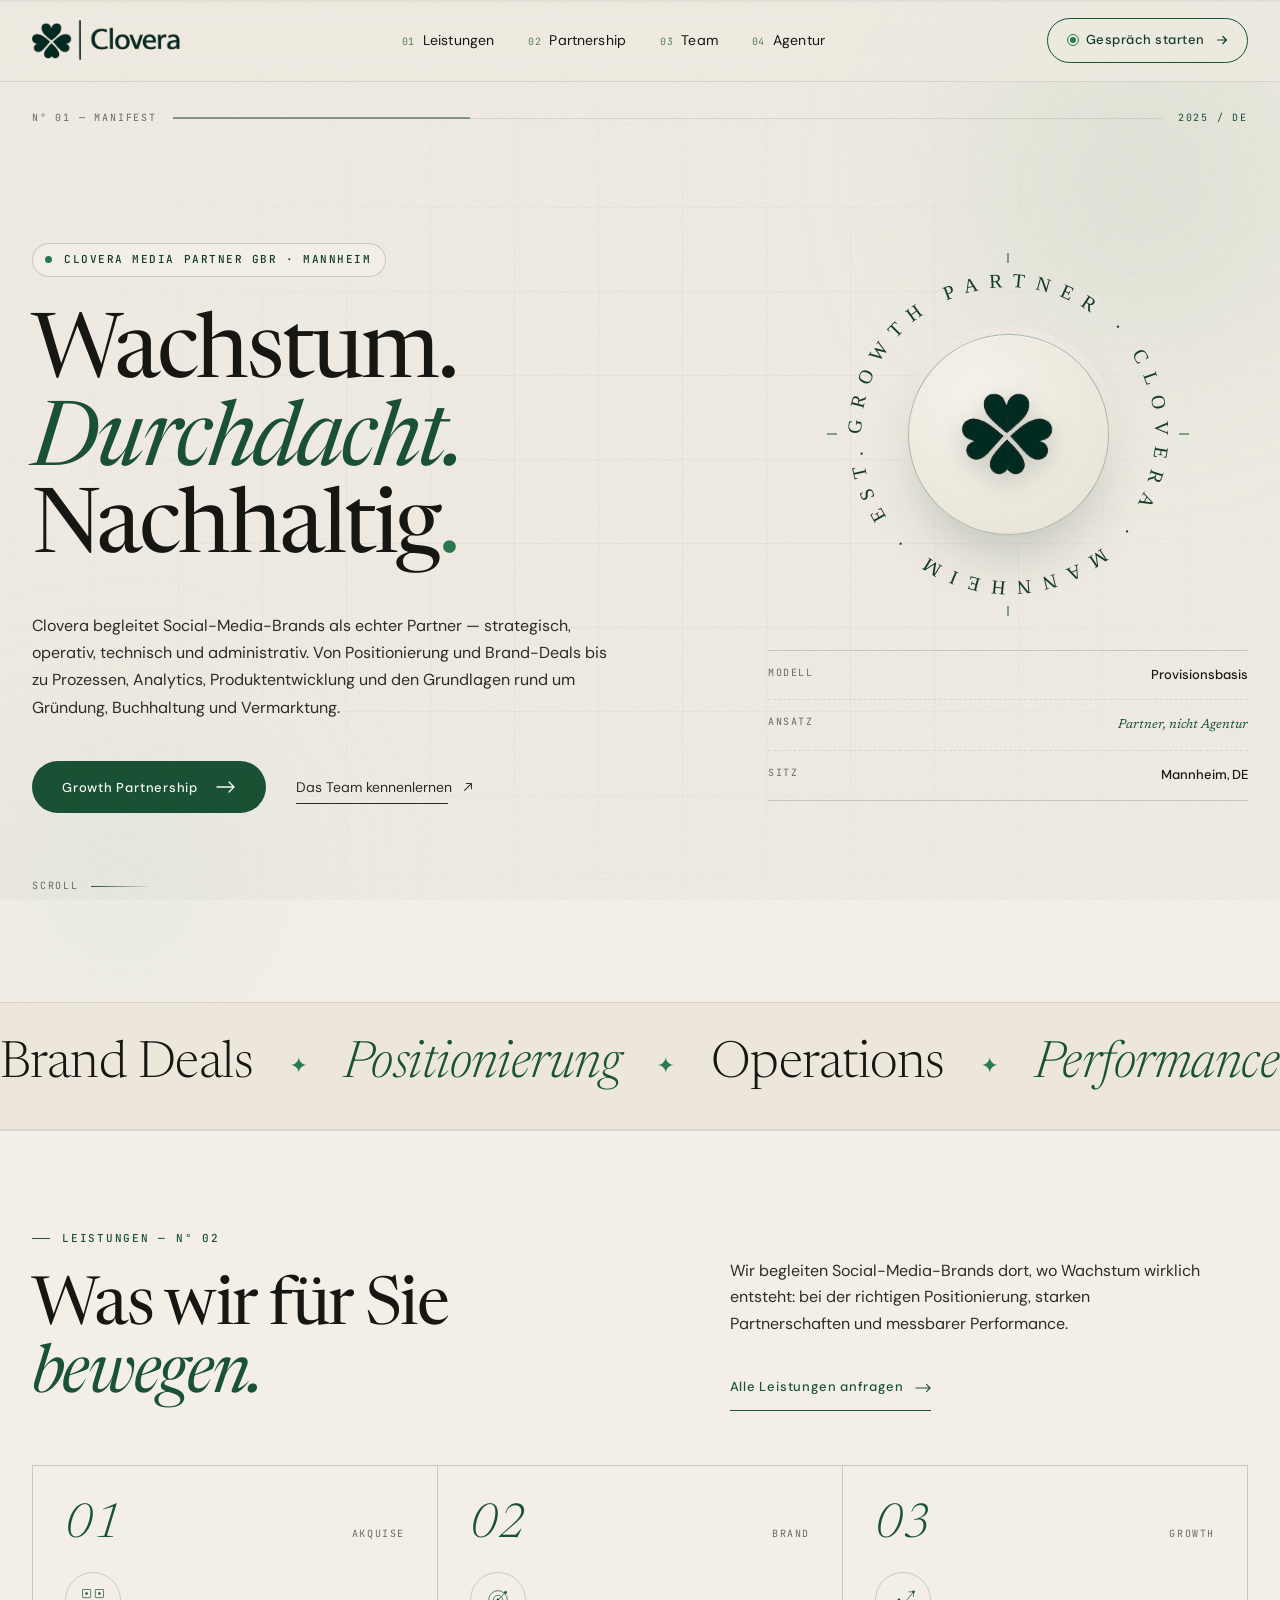
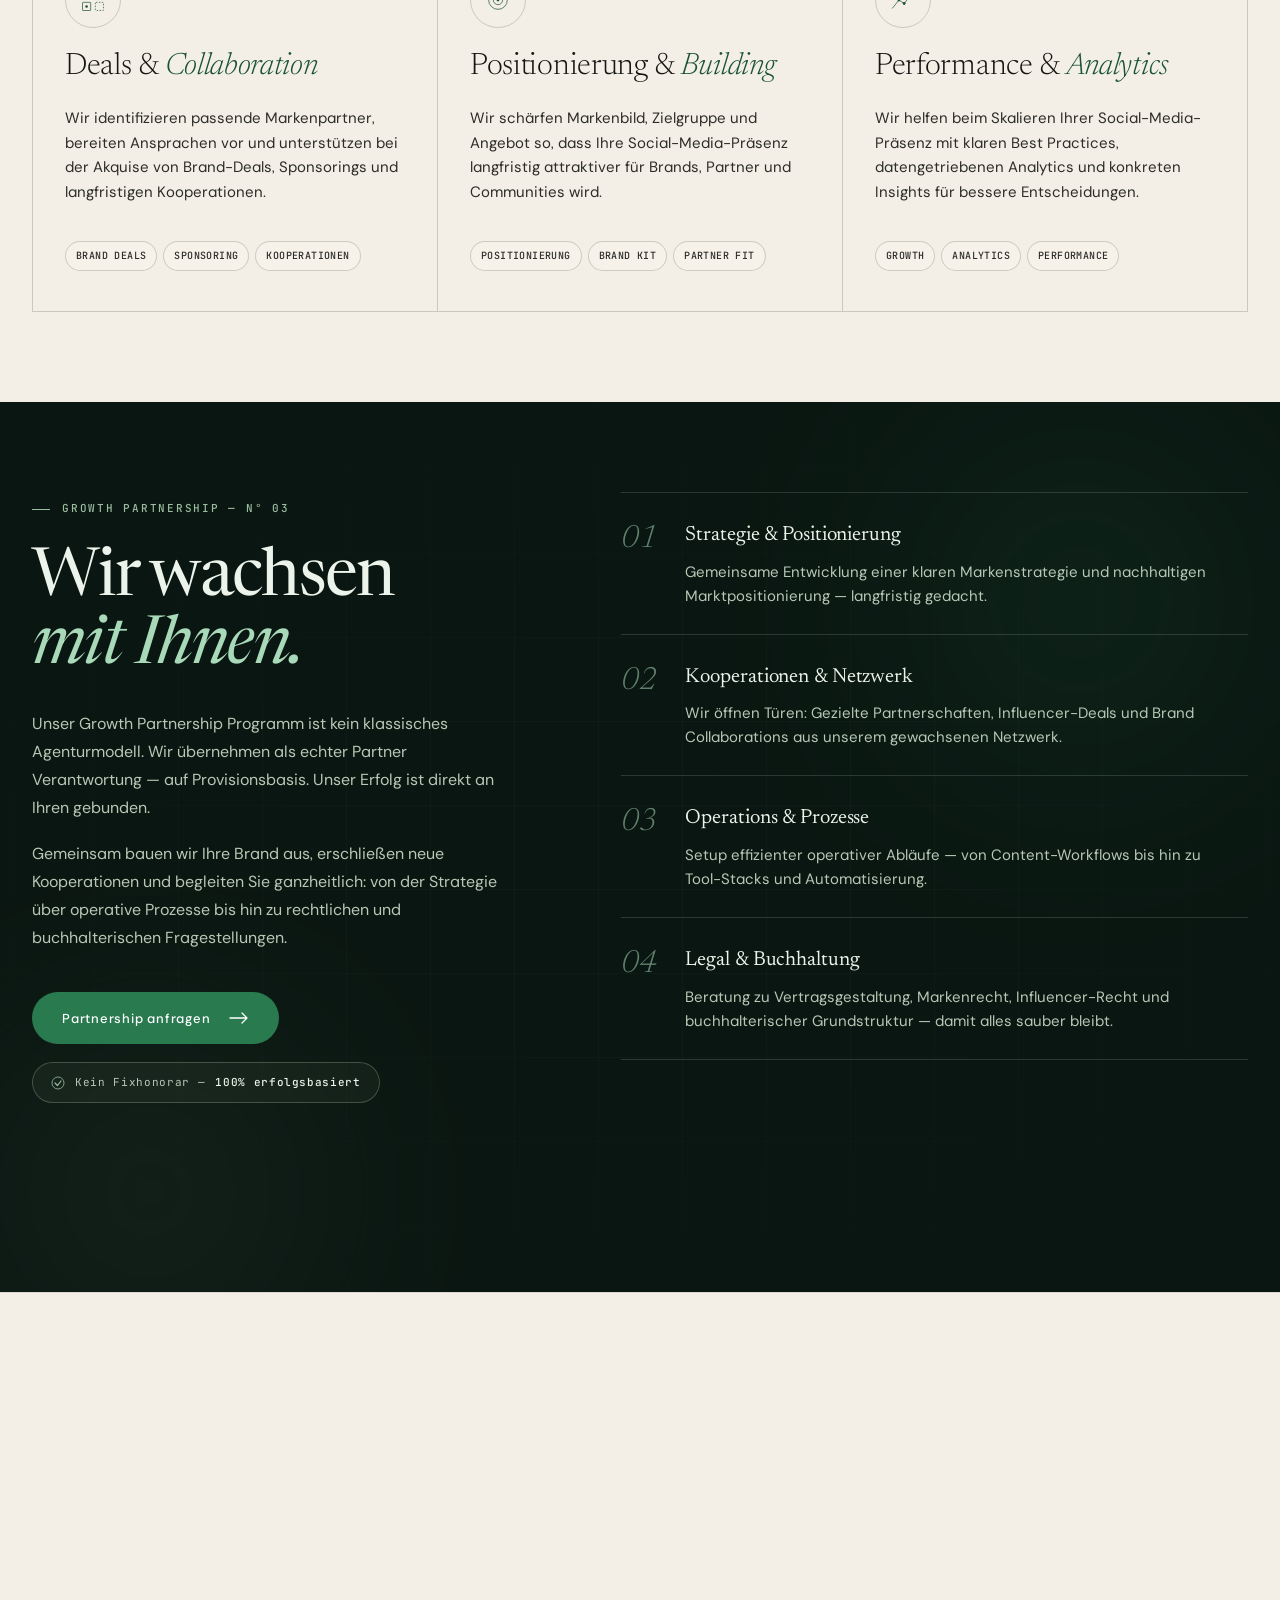
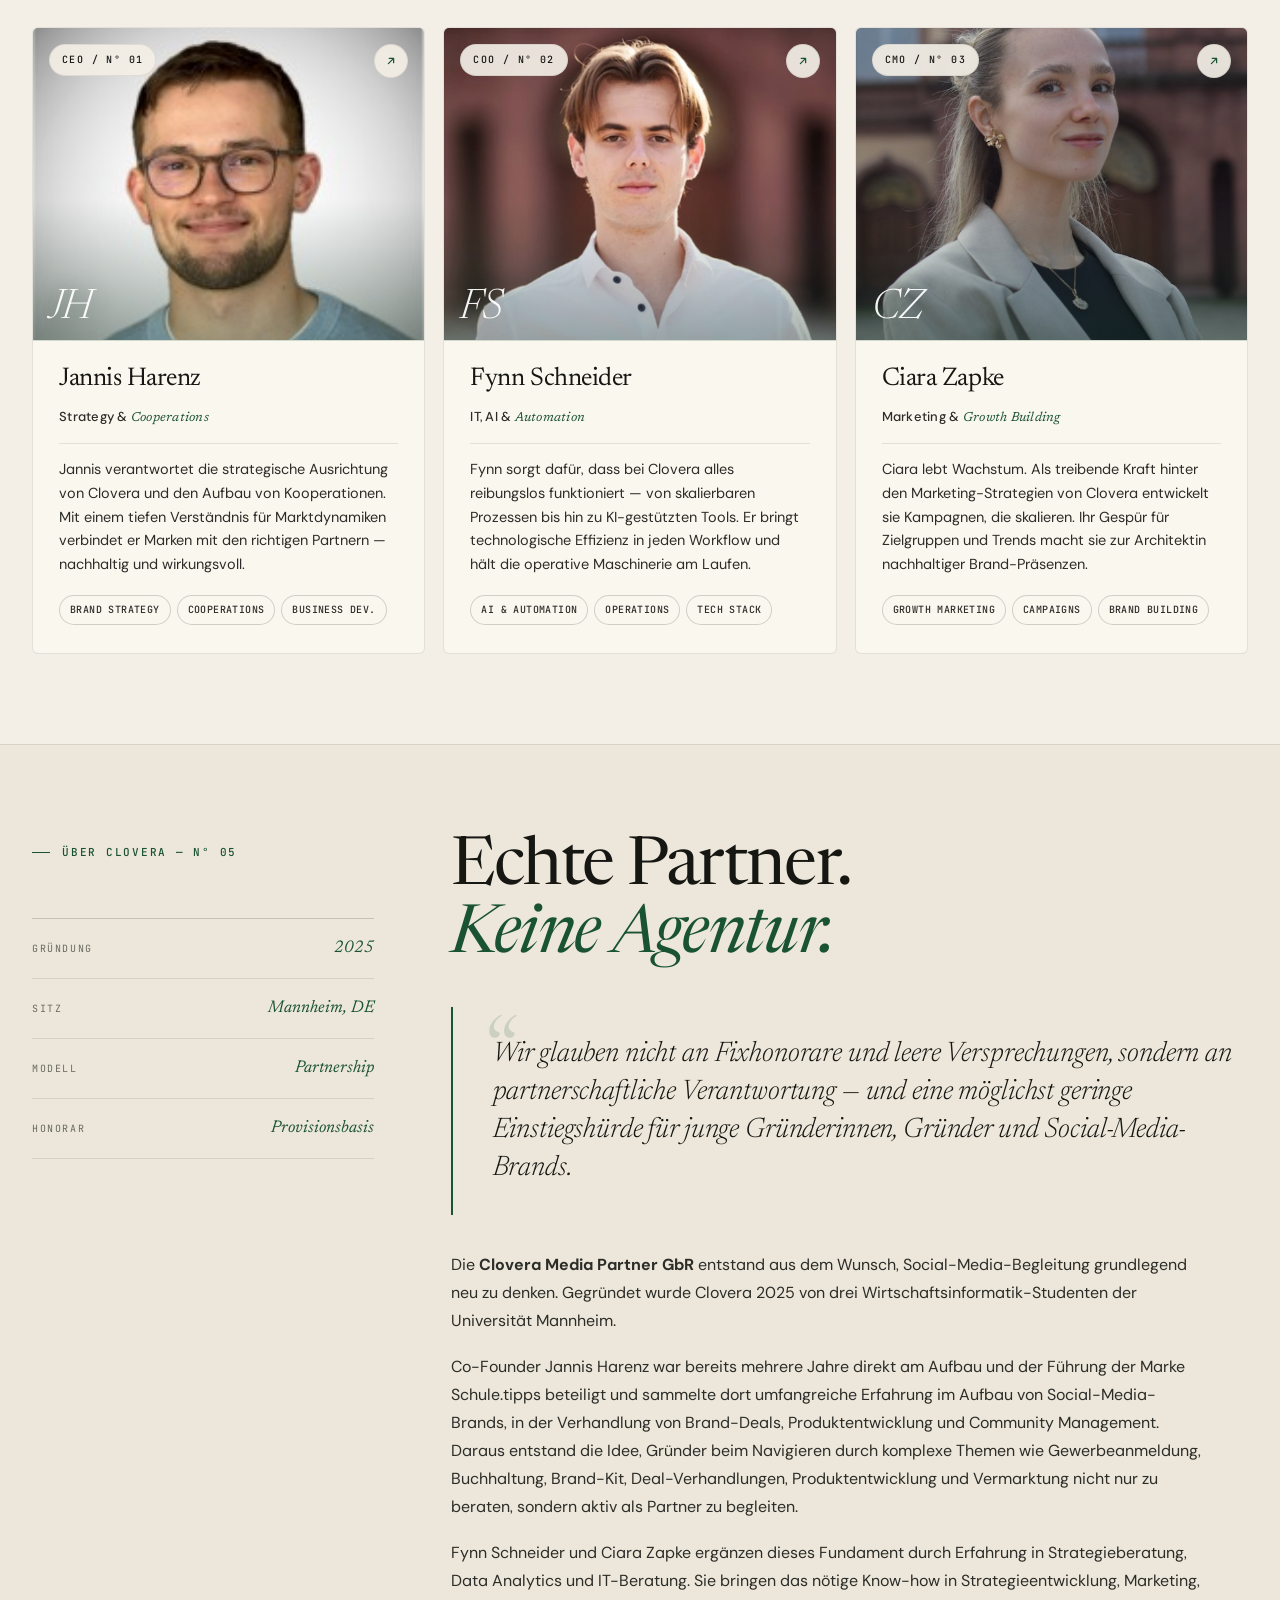
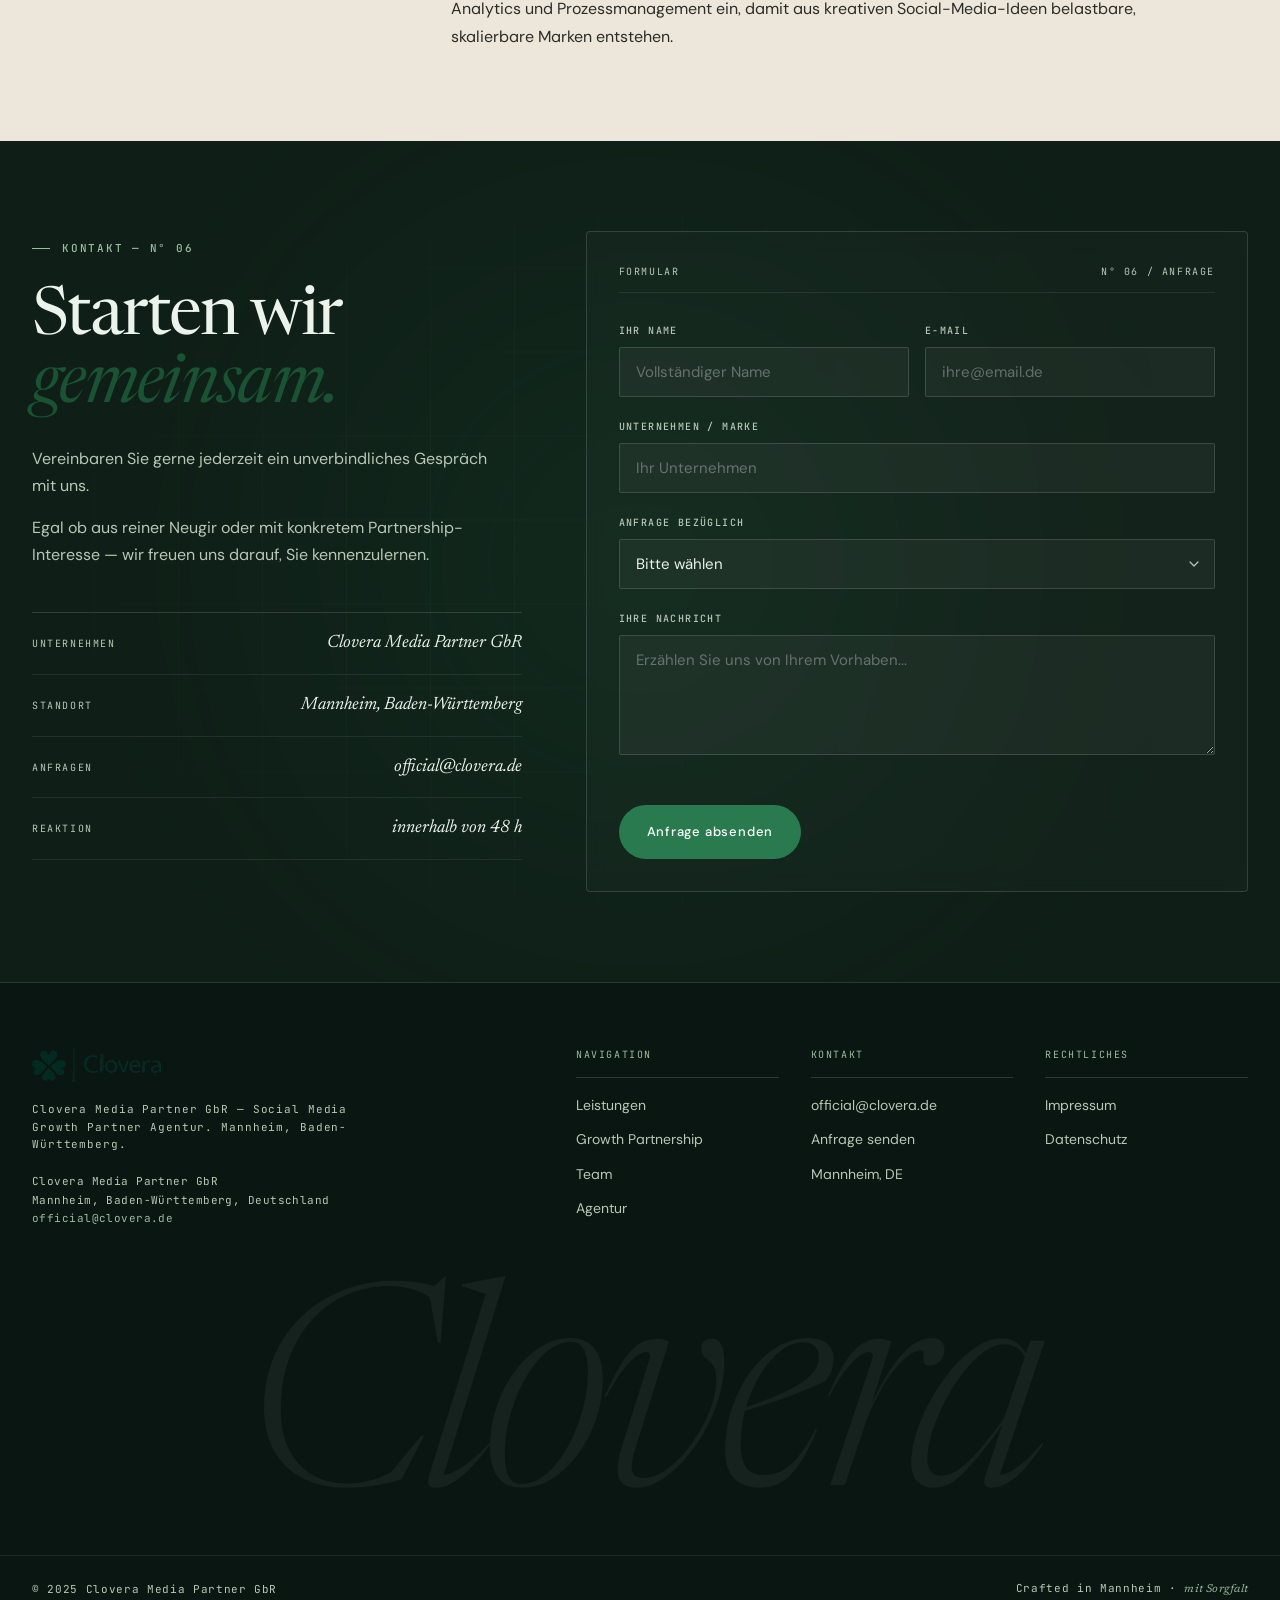
==== commit 7539a1cd: "changed Website Design" ====
--- a/Website/index.html
+++ b/Website/index.html
@@ -45,9 +45,11 @@
 <meta name="twitter:image:alt" content="Clovera Media Partner GbR Logo">
 
 <!-- Favicons -->
-<link rel="icon" type="image/jpeg" href="ressources/Clovera.jpeg">
-<link rel="shortcut icon" href="ressources/Clovera.jpeg">
-<link rel="apple-touch-icon" href="ressources/Clovera_Logo.png">
+<link rel="icon" type="image/png" sizes="32x32" href="ressources/CloveraIcon.png">
+<link rel="icon" type="image/png" sizes="192x192" href="ressources/CloveraIcon.png">
+<link rel="shortcut icon" type="image/png" href="ressources/CloveraIcon.png">
+<link rel="apple-touch-icon" href="ressources/CloveraIcon.png">
+<link rel="mask-icon" href="ressources/CloveraIcon.png" color="#133d28">
 
 <!-- Fonts -->
 <link rel="preconnect" href="https://fonts.googleapis.com">
@@ -71,7 +73,7 @@
     "width": 512,
     "height": 512
   },
-  "image": "https://clovera.de/ressources/Clovera.jpeg",
+  "image": "https://clovera.de/ressources/CloveraIcon.png",
   "description": "Clovera Media Partner GbR ist eine Social Media Growth Partner Agentur aus Mannheim. Wir begleiten Social-Media-Brands strategisch, operativ, technisch und administrativ — auf Provisionsbasis.",
   "slogan": "Wachstum. Durchdacht. Nachhaltig.",
   "foundingDate": "2025",
@@ -336,7 +338,7 @@
           </svg>
 
           <div class="seal-core">
-            <img src="ressources/Clovera.jpeg" alt="Clovera Logo" class="seal-core-img">
+            <img src="ressources/CloveraIcon.png" alt="Clovera Media Partner GbR Kleeblatt" class="seal-core-img" width="337" height="337">
           </div>
 
           <span class="seal-tick seal-tick-n" aria-hidden="true"></span>
--- a/Website/styles.css
+++ b/Website/styles.css
@@ -607,7 +607,6 @@
   width: 64%;
   height: 64%;
   object-fit: contain;
-  mix-blend-mode: multiply;
   filter: drop-shadow(0 8px 12px rgba(12, 43, 28, 0.18));
 }
 @keyframes corePop {
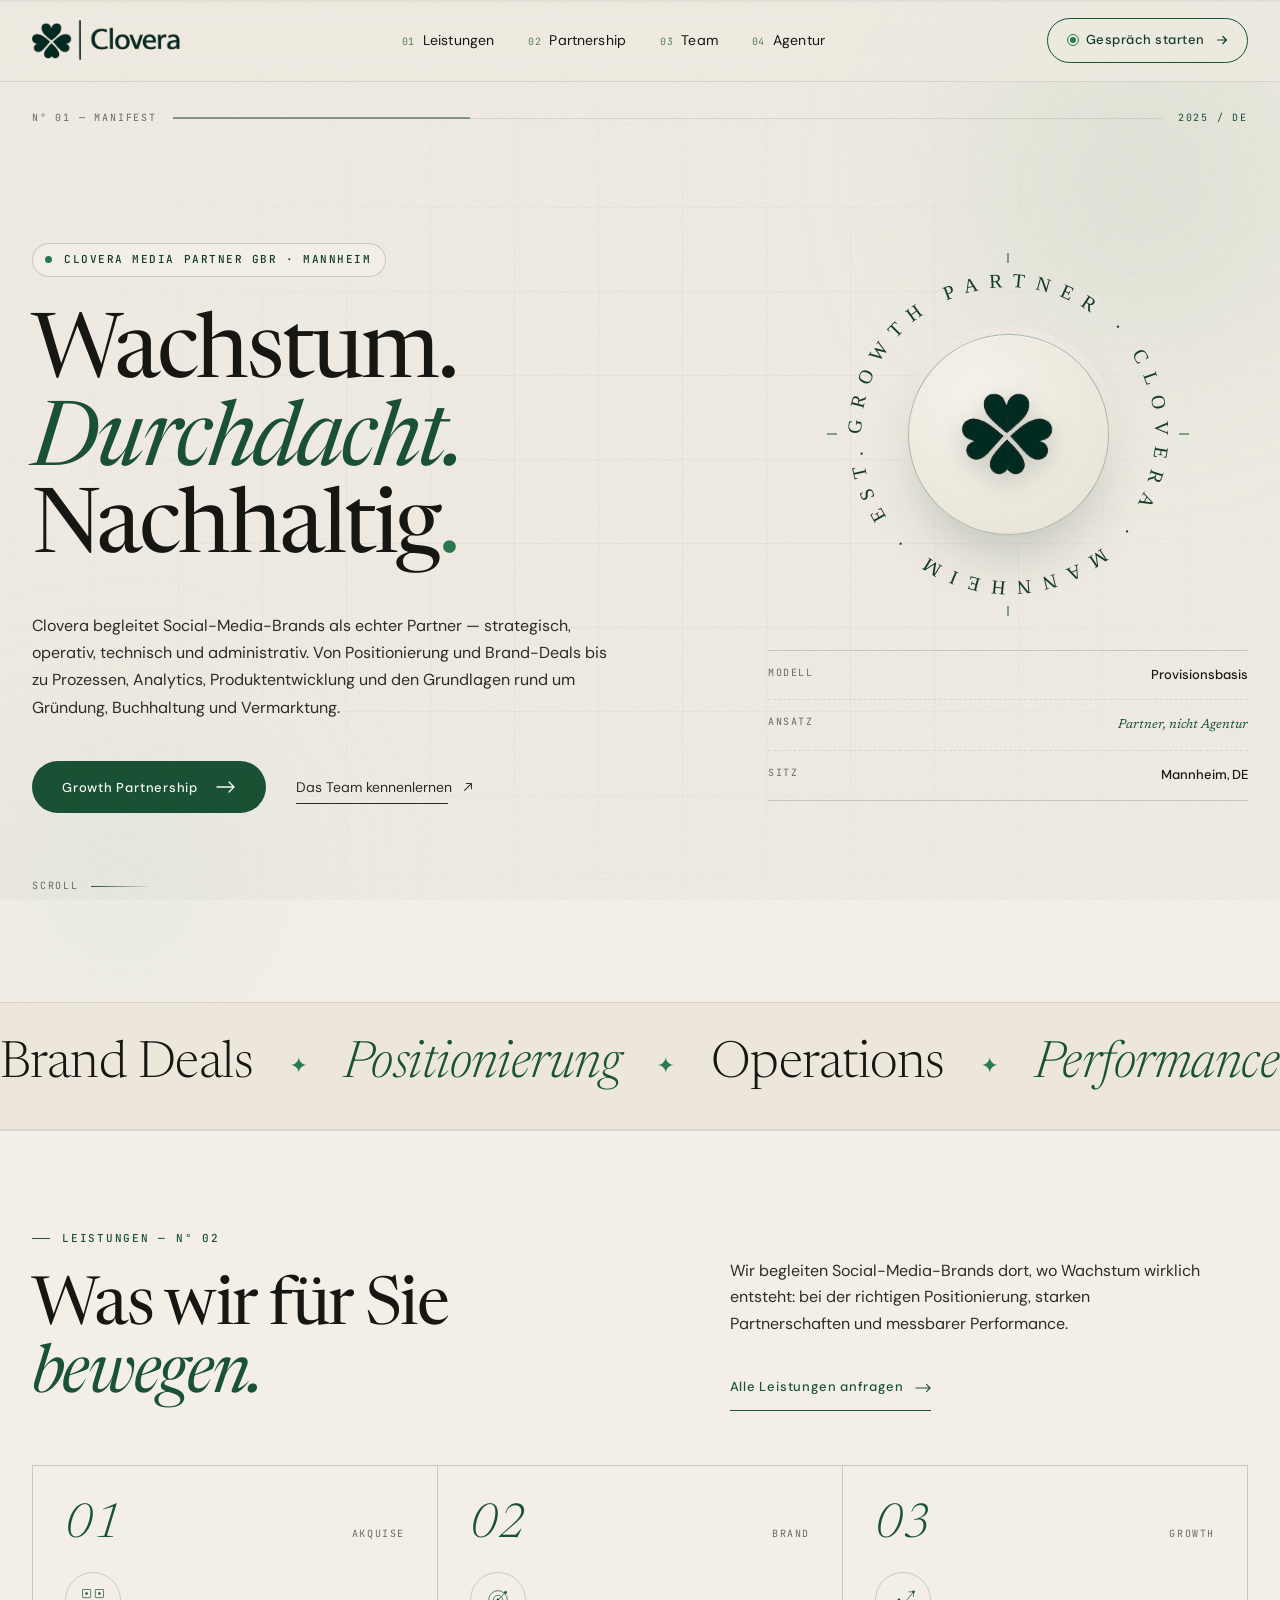
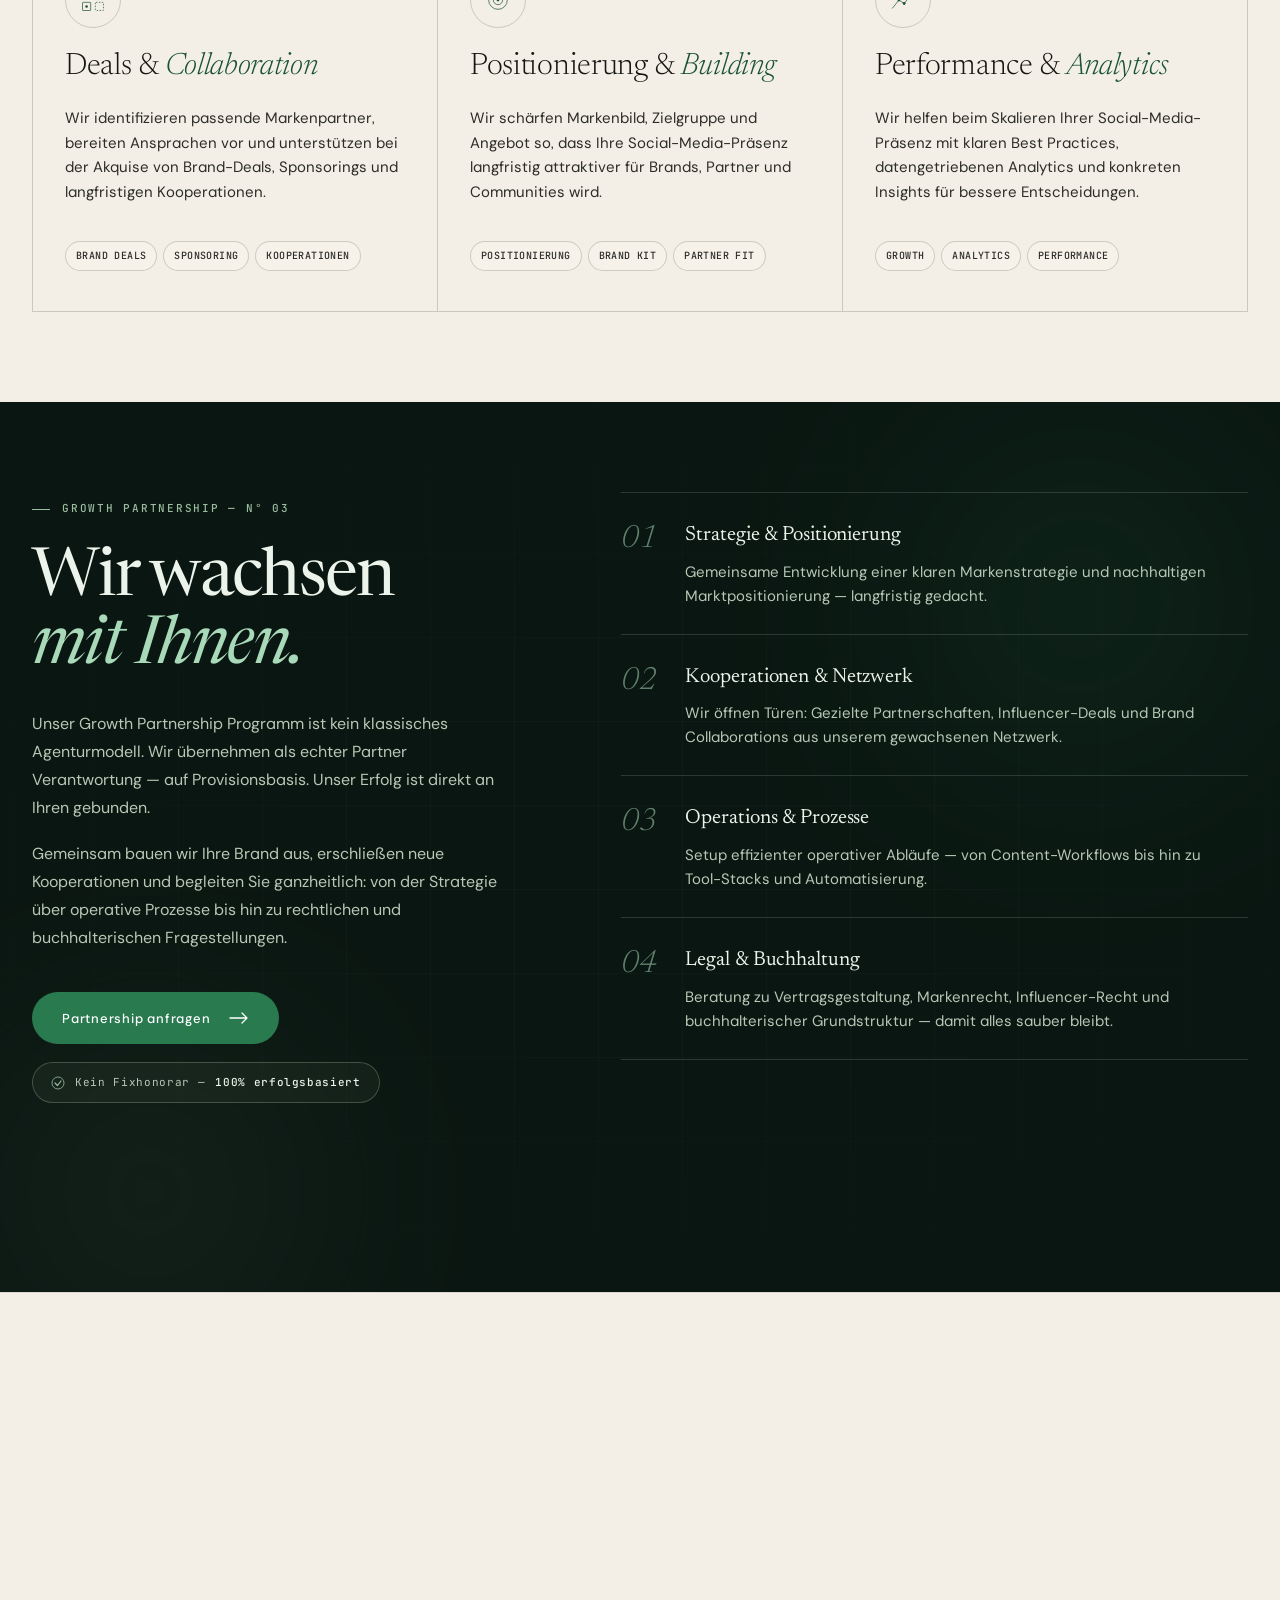
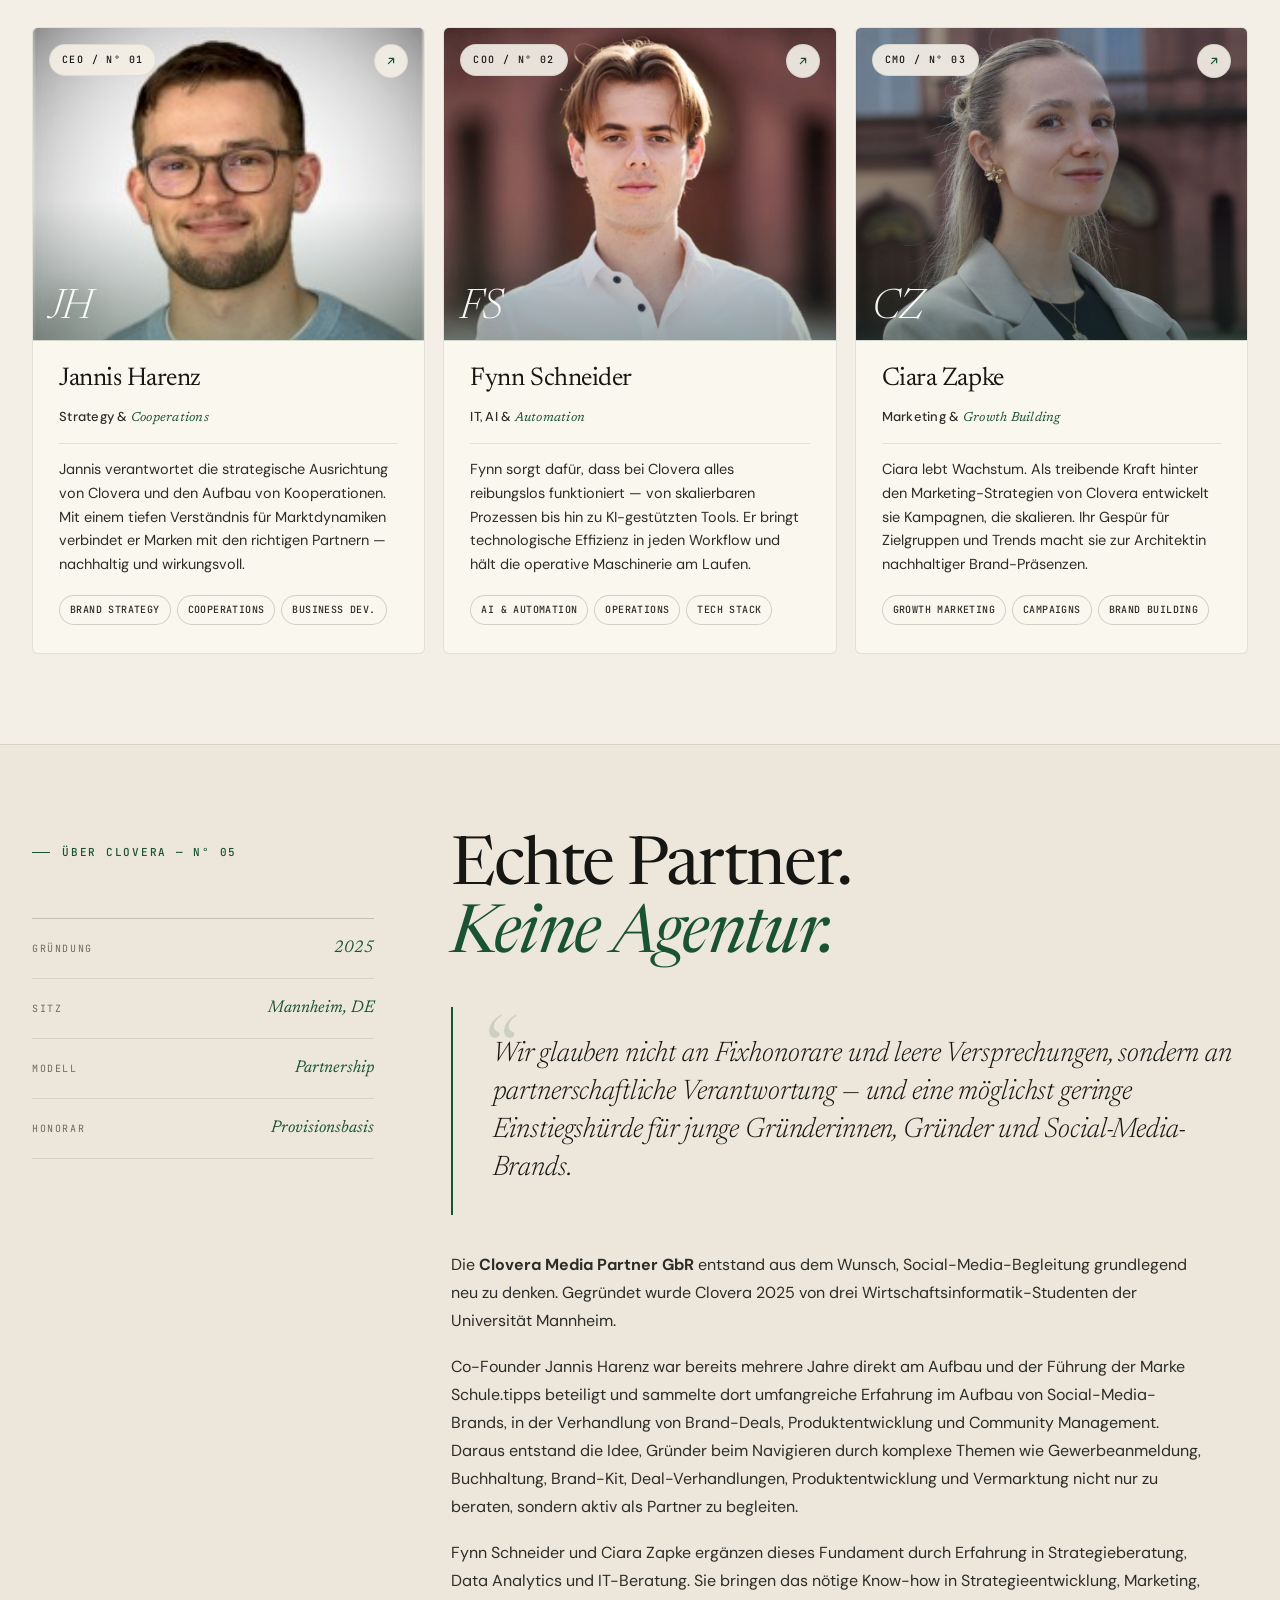
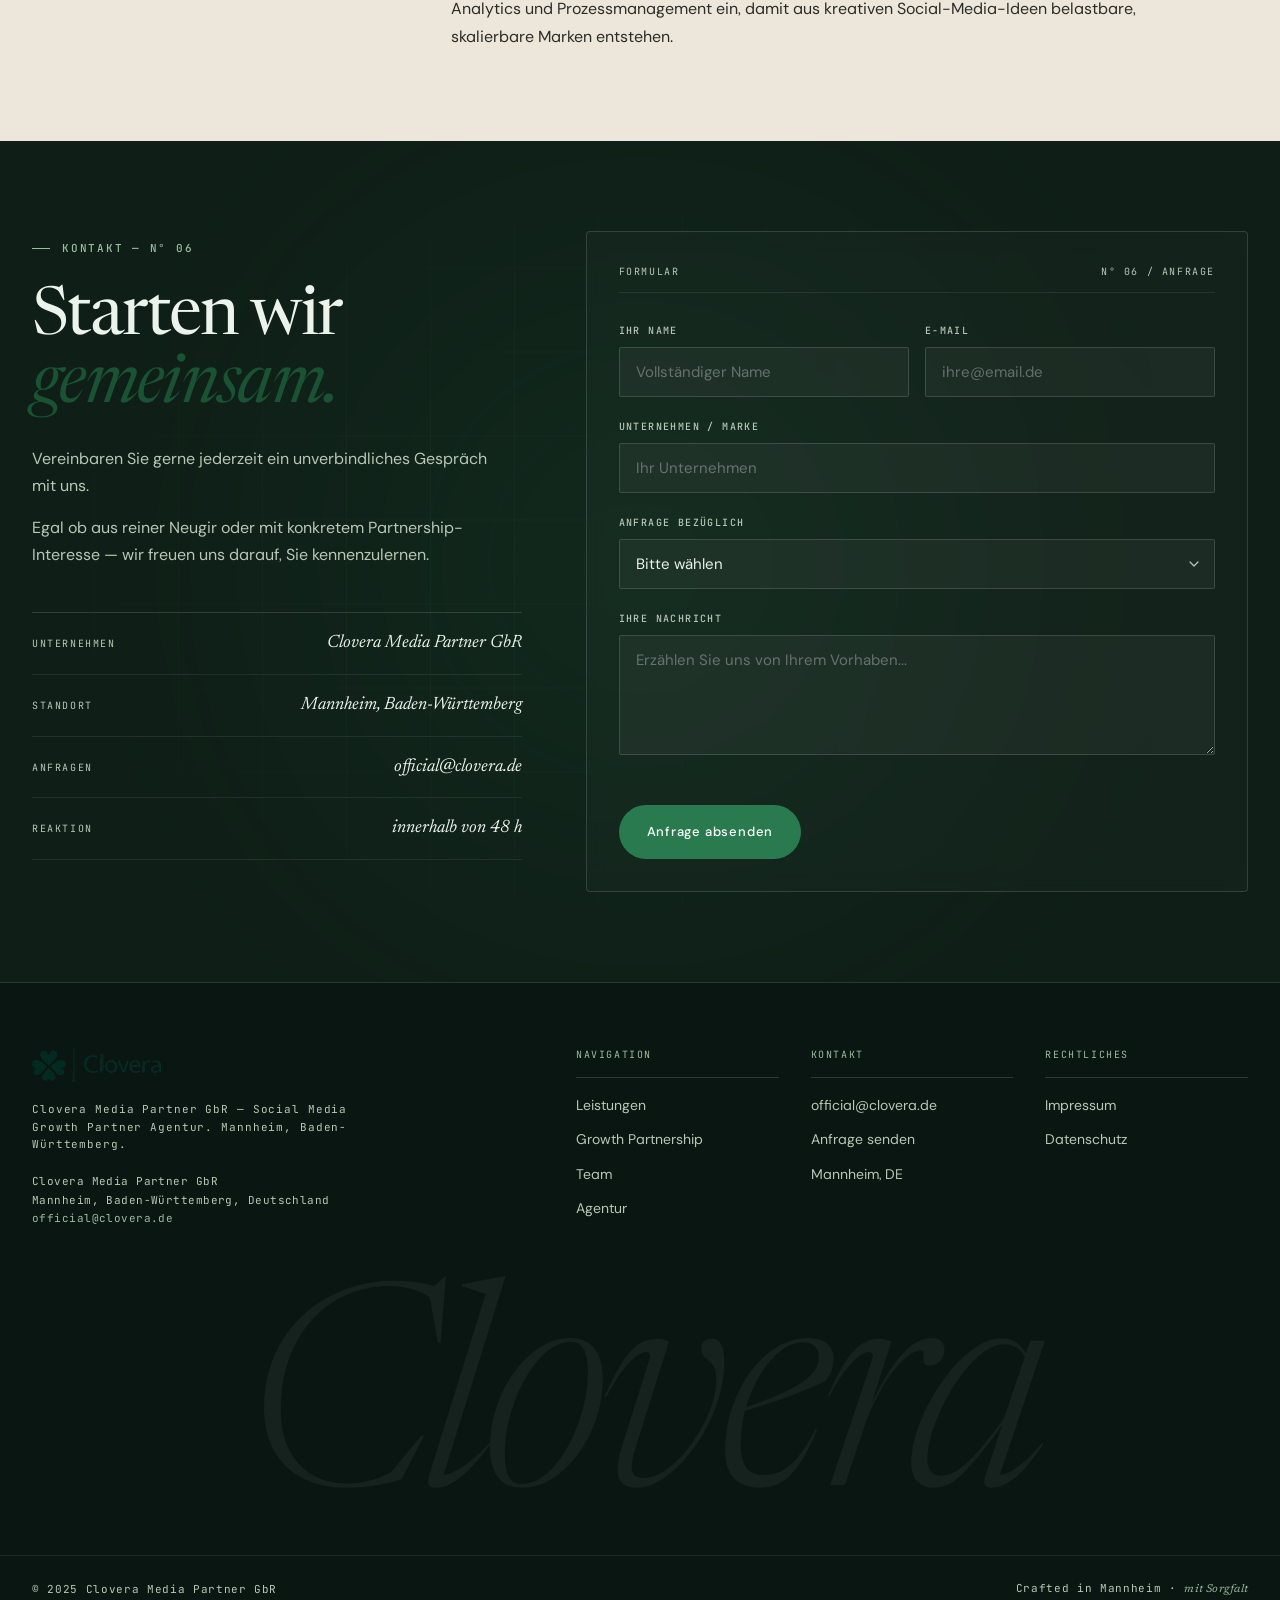
==== commit 52c30349: "Fix image crop for Ciara Zapke portrait" ====
--- a/Website/index.html
+++ b/Website/index.html
@@ -639,7 +639,7 @@
 
       <article class="team-card reveal" style="--d:.25s">
         <div class="team-photo">
-          <img src="ressources/Ciara%20Zapke.png" alt="Portrait von Ciara Zapke" loading="lazy">
+          <img src="ressources/Ciara%20Zapke.png" alt="Portrait von Ciara Zapke" loading="lazy" style="object-position: center top;">
           <span class="team-photo-tag">CMO / N&deg; 03</span>
           <span class="team-photo-mono" aria-hidden="true">CZ</span>
           <span class="team-arrow" aria-hidden="true">
--- a/Website/styles.css
+++ b/Website/styles.css
@@ -1716,7 +1716,12 @@
 
   /* Team — refined mobile cards */
   .team-grid { grid-template-columns: 1fr; gap: 16px; }
-  .team-grid .team-card:nth-child(3) { grid-column: auto; }
+  .team-grid .team-card:nth-child(3) {
+    grid-column: auto;
+    max-width: none;
+    width: 100%;
+    justify-self: stretch;
+  }
   .team-photo { aspect-ratio: 5 / 4; }
   .team-photo-mono { font-size: 38px; bottom: 12px; left: 16px; }
   .team-photo-tag { top: 14px; left: 14px; padding: 6px 10px; font-size: 9.5px; }
